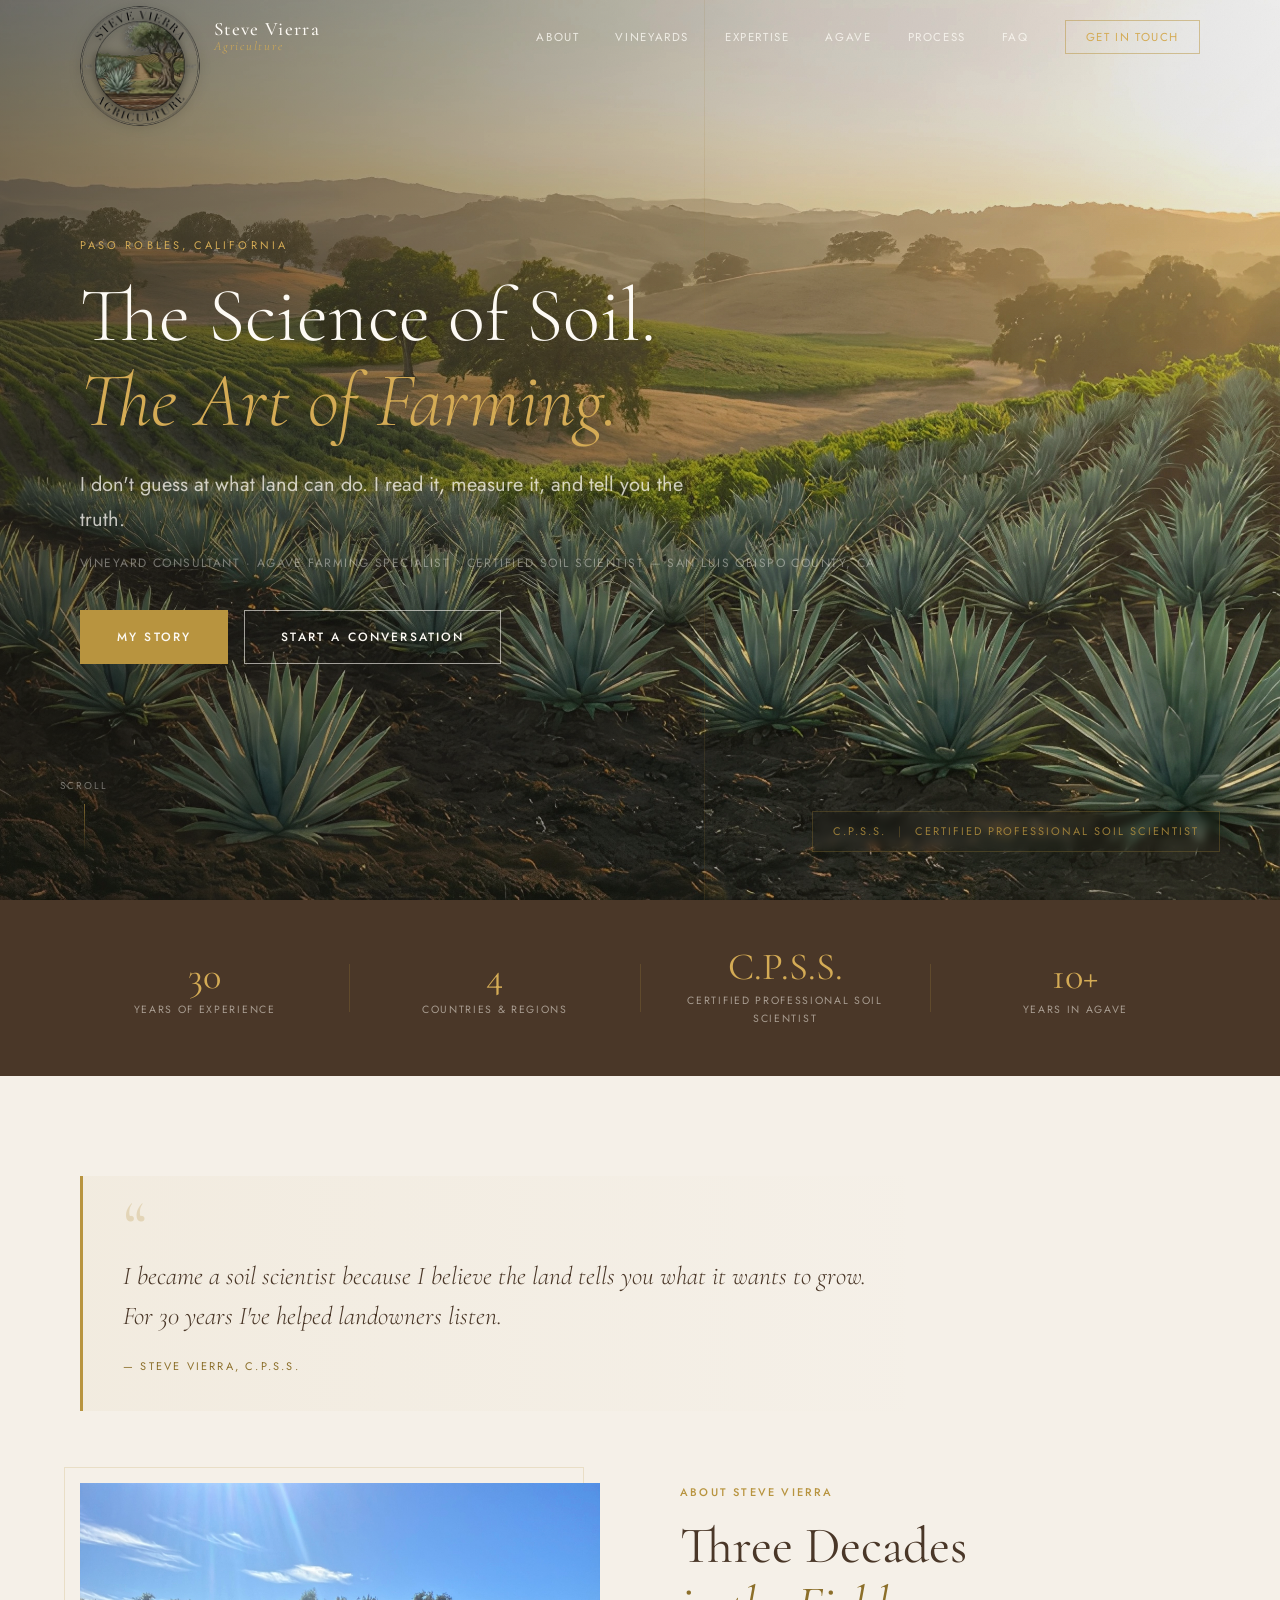
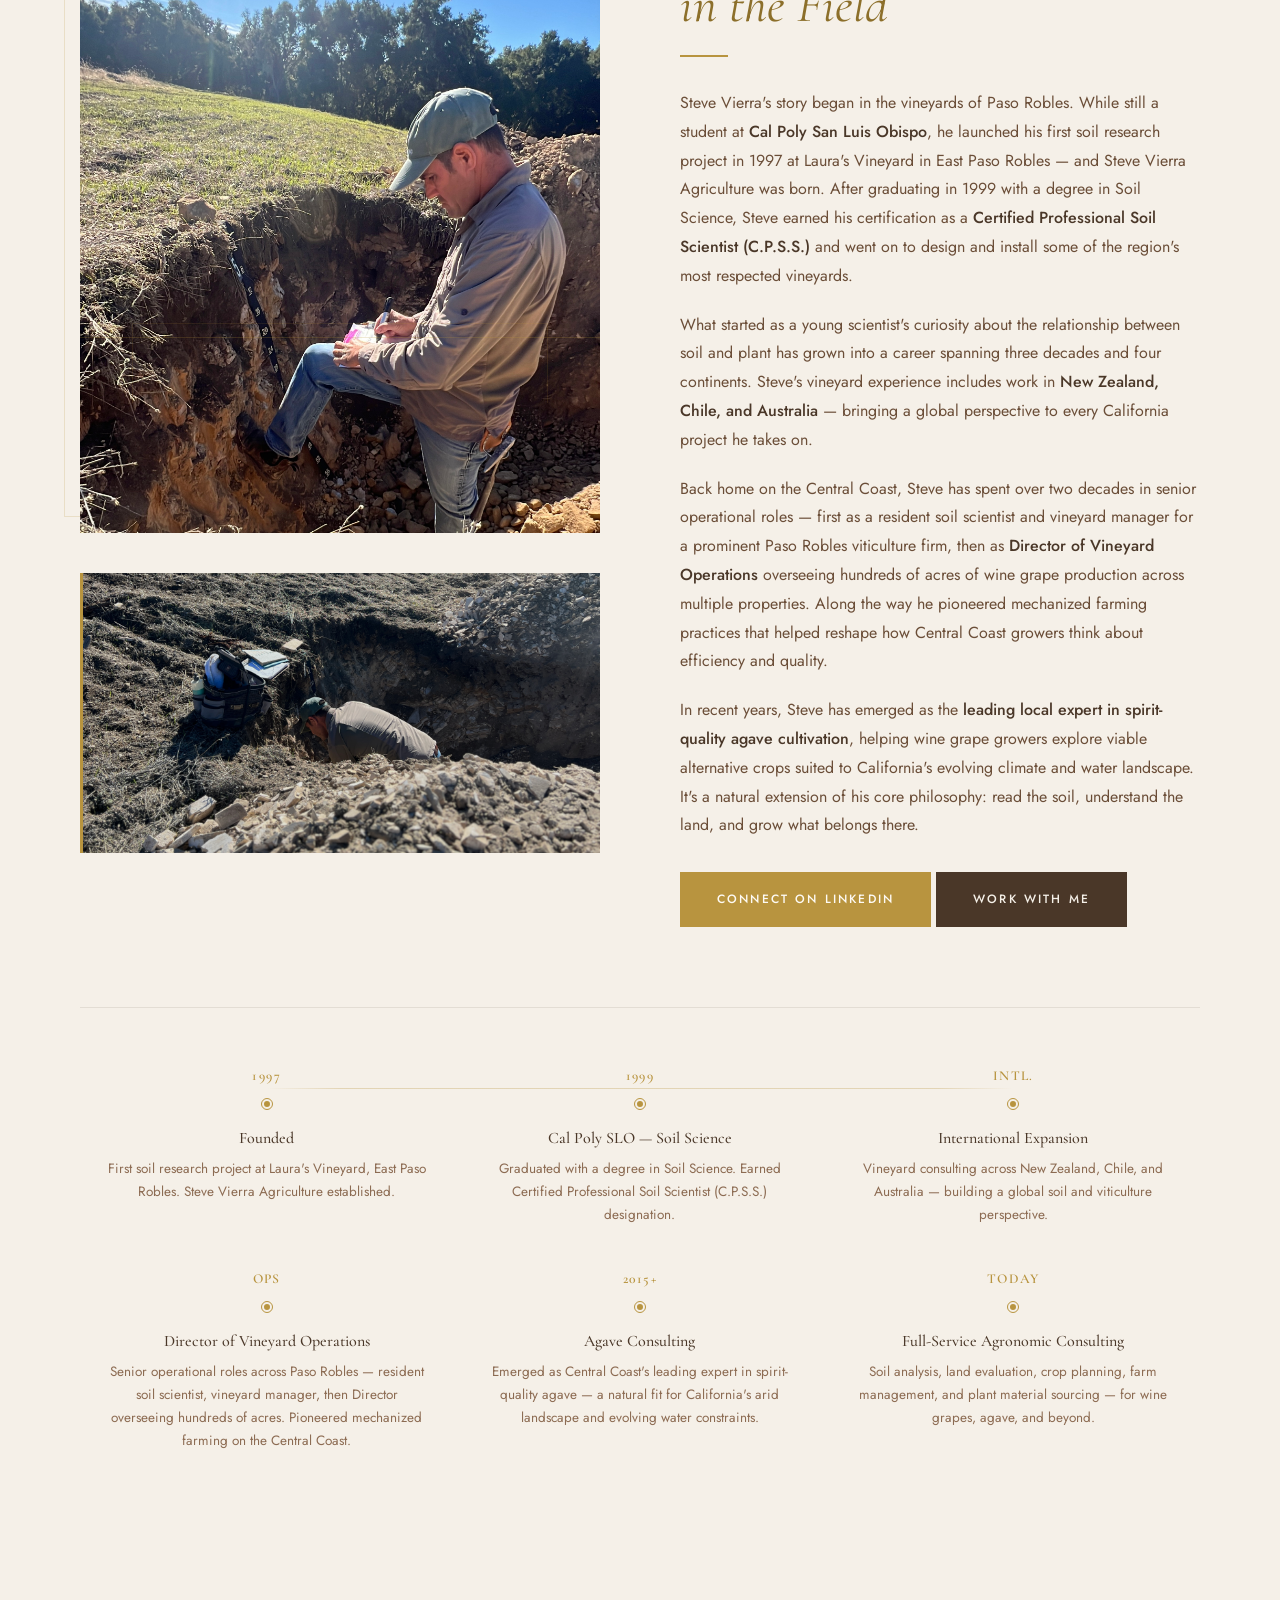
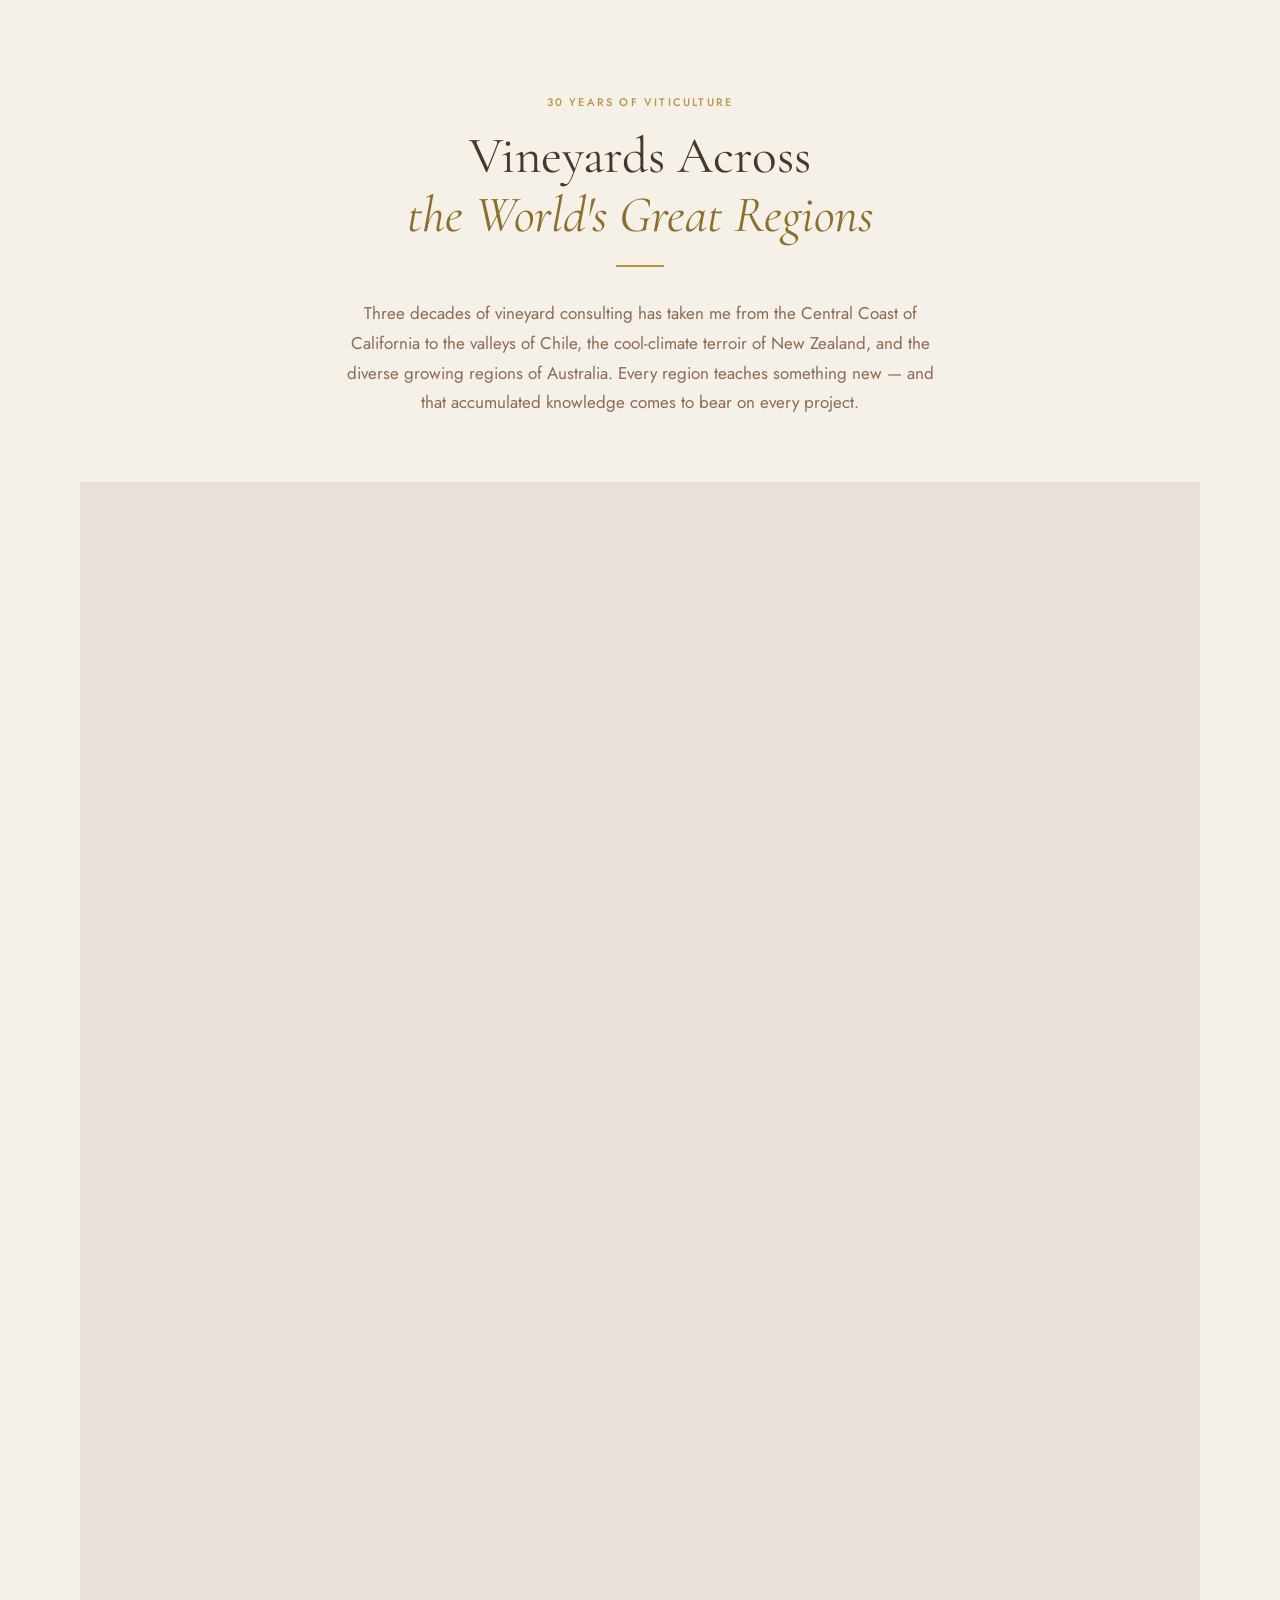
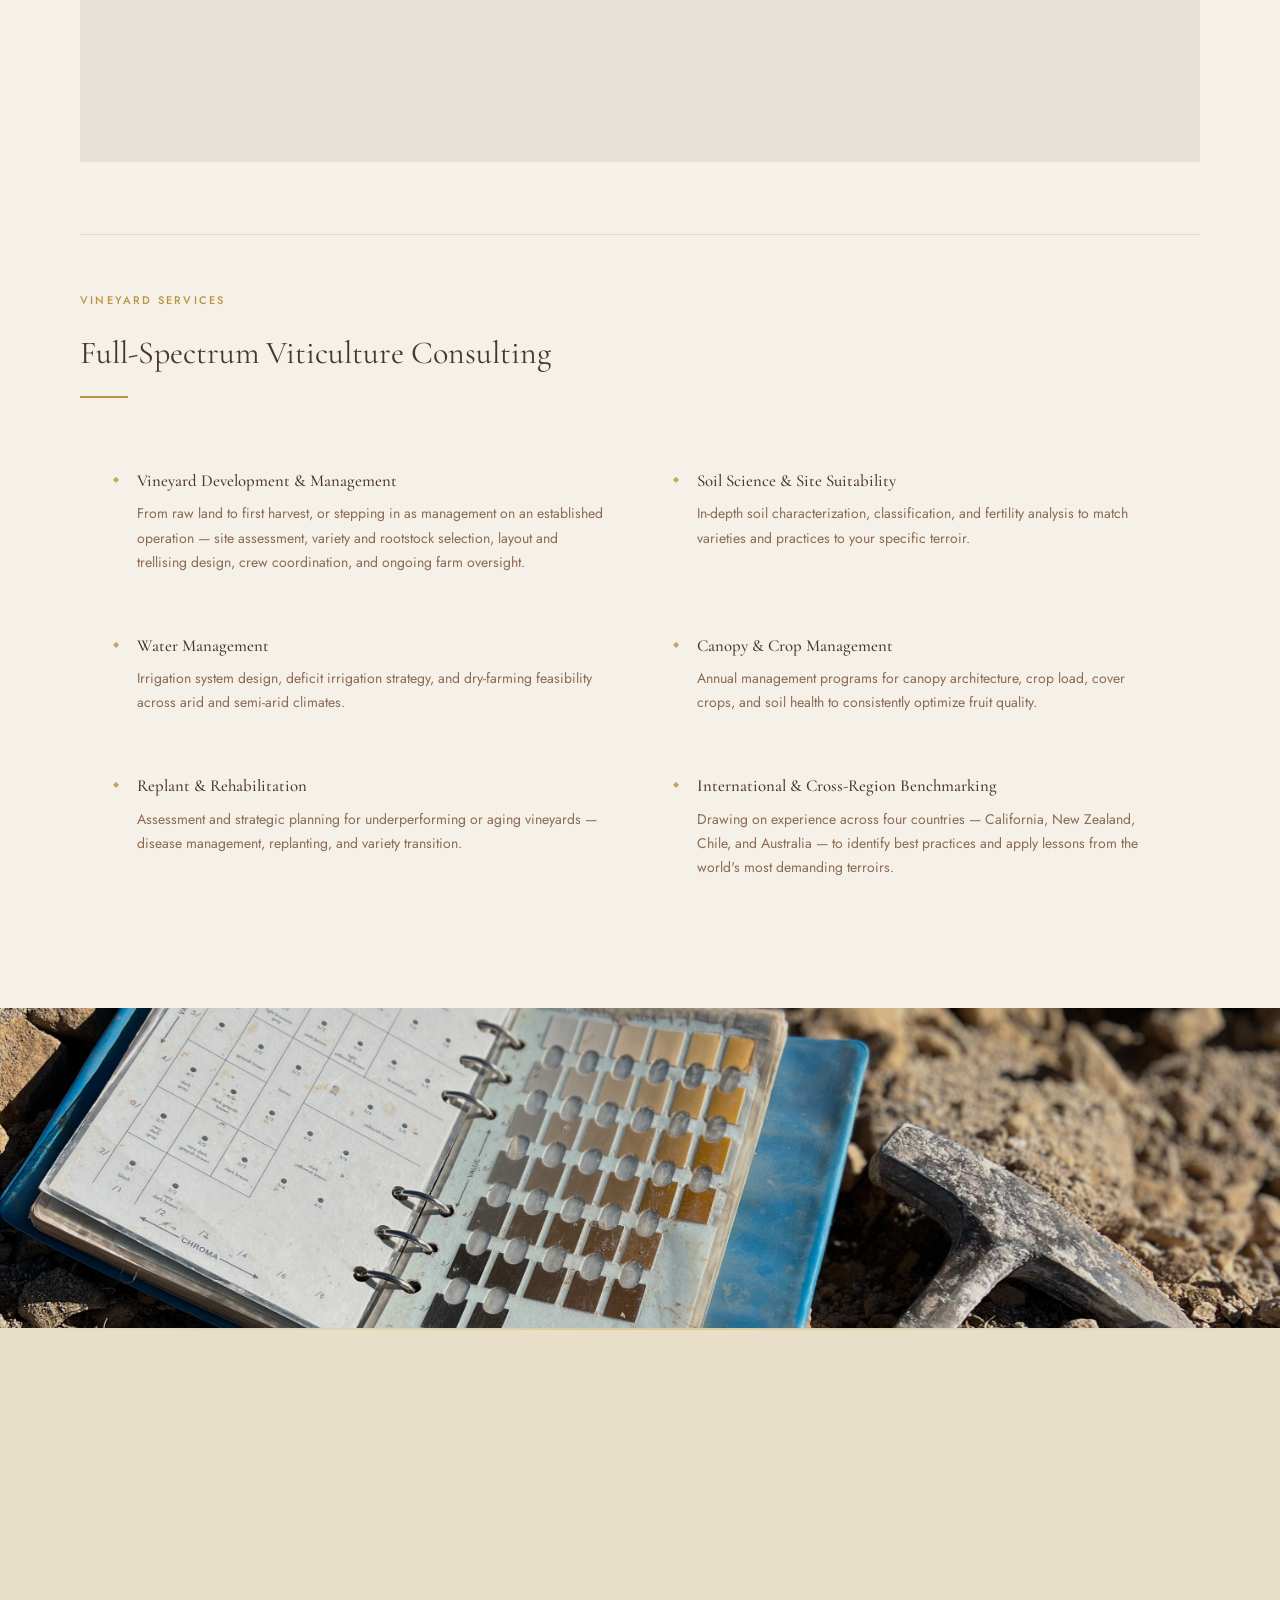
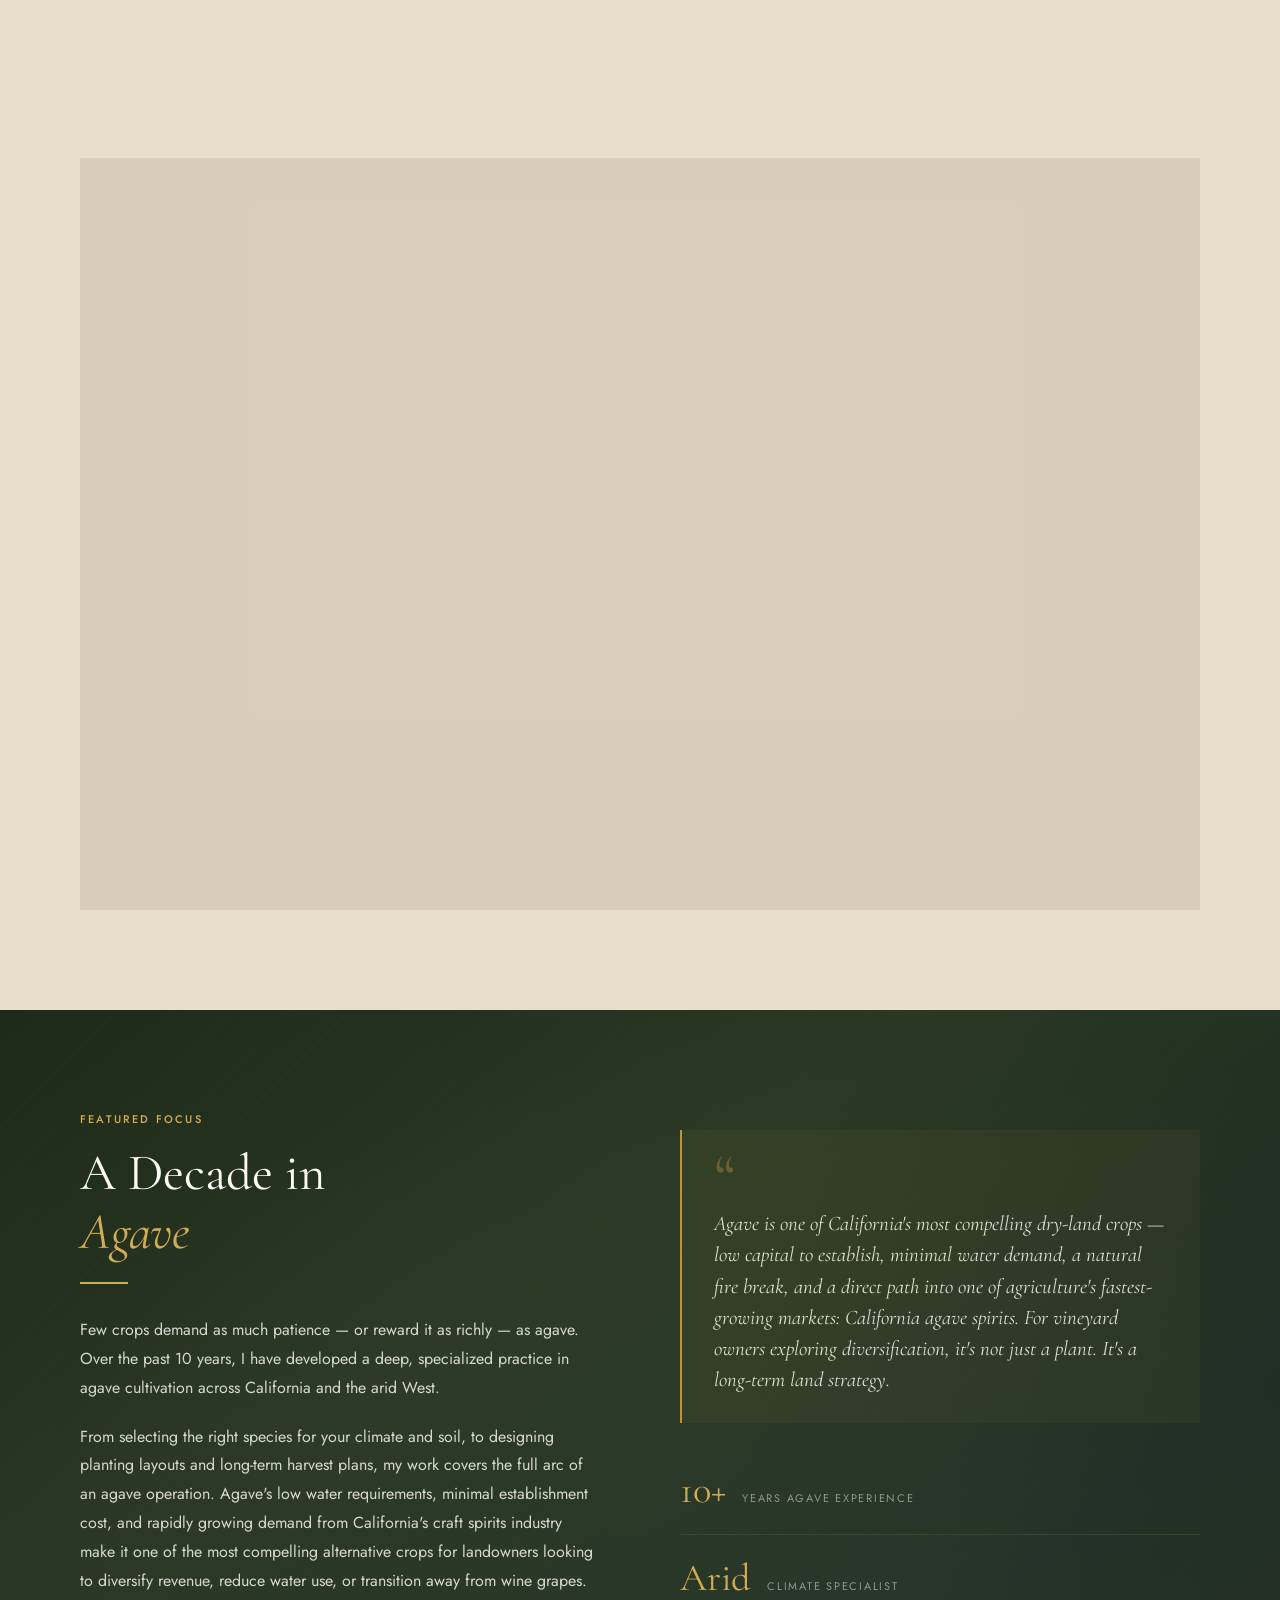
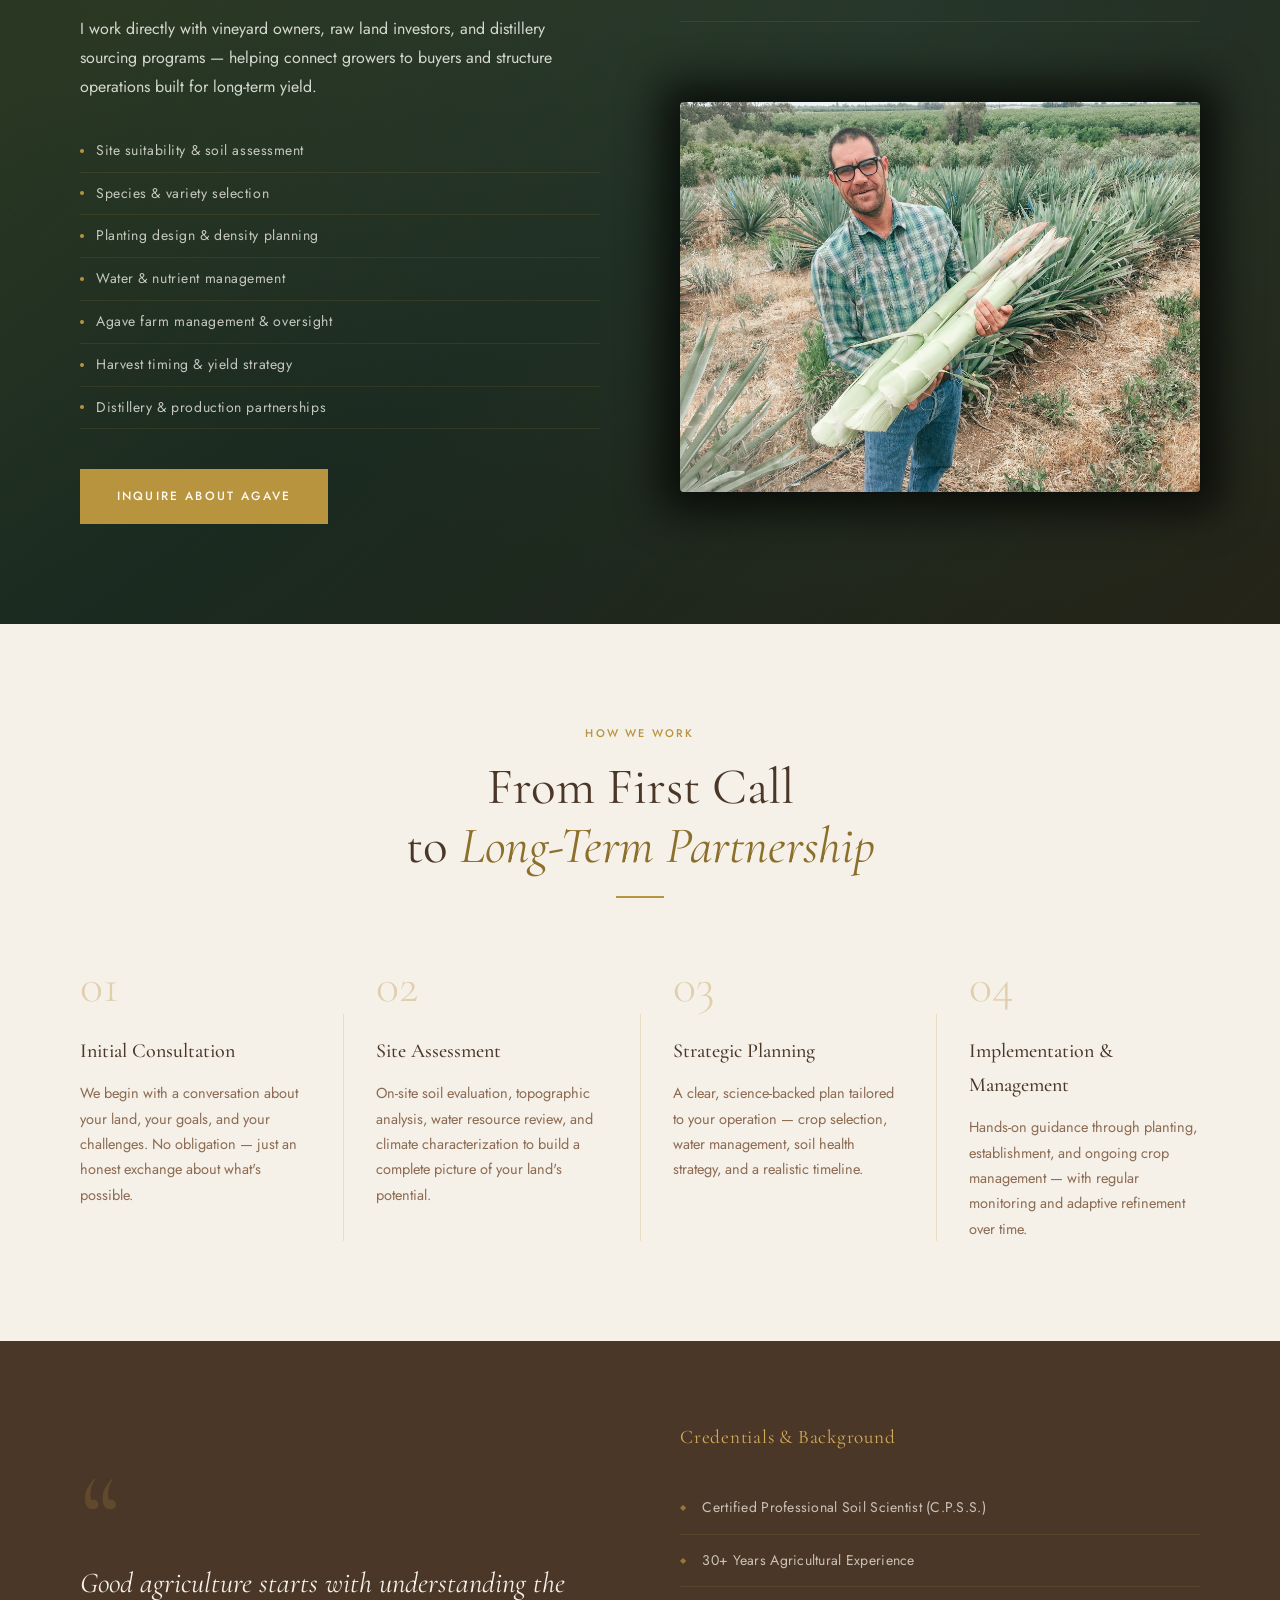
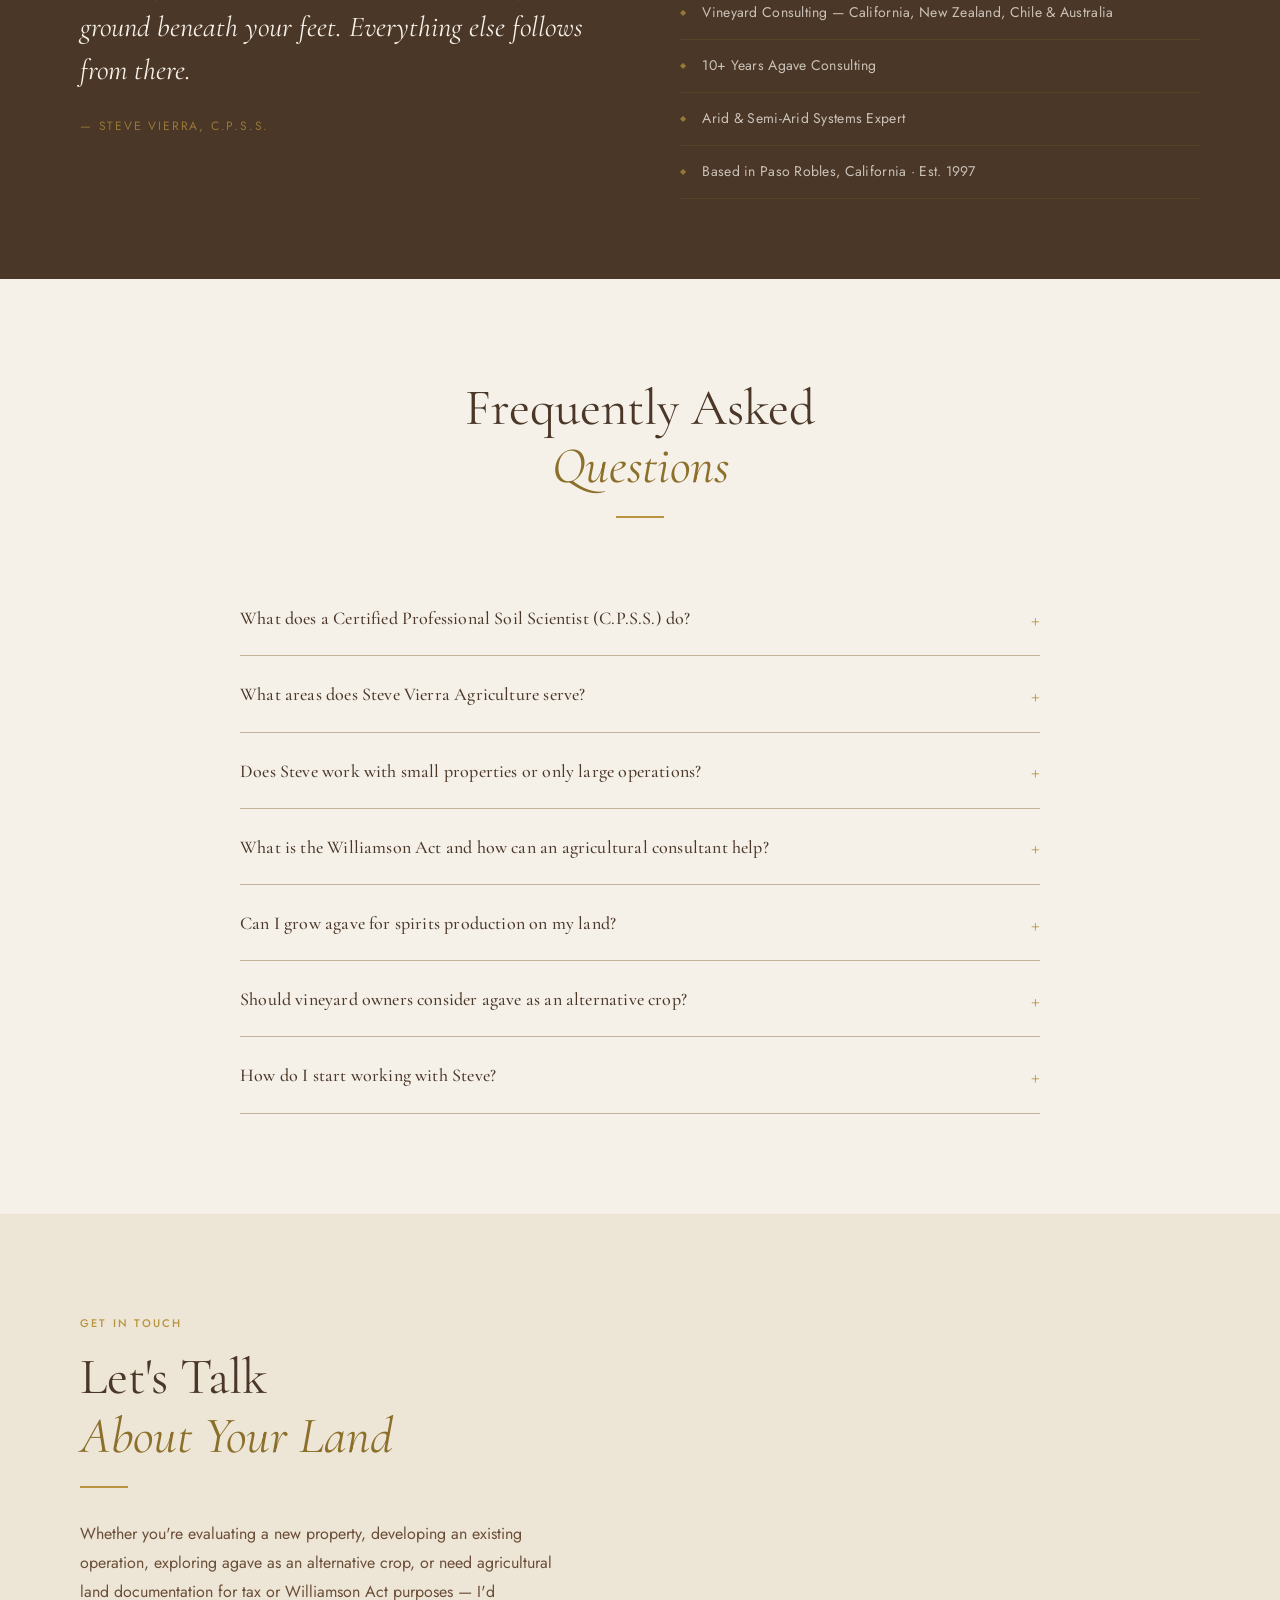
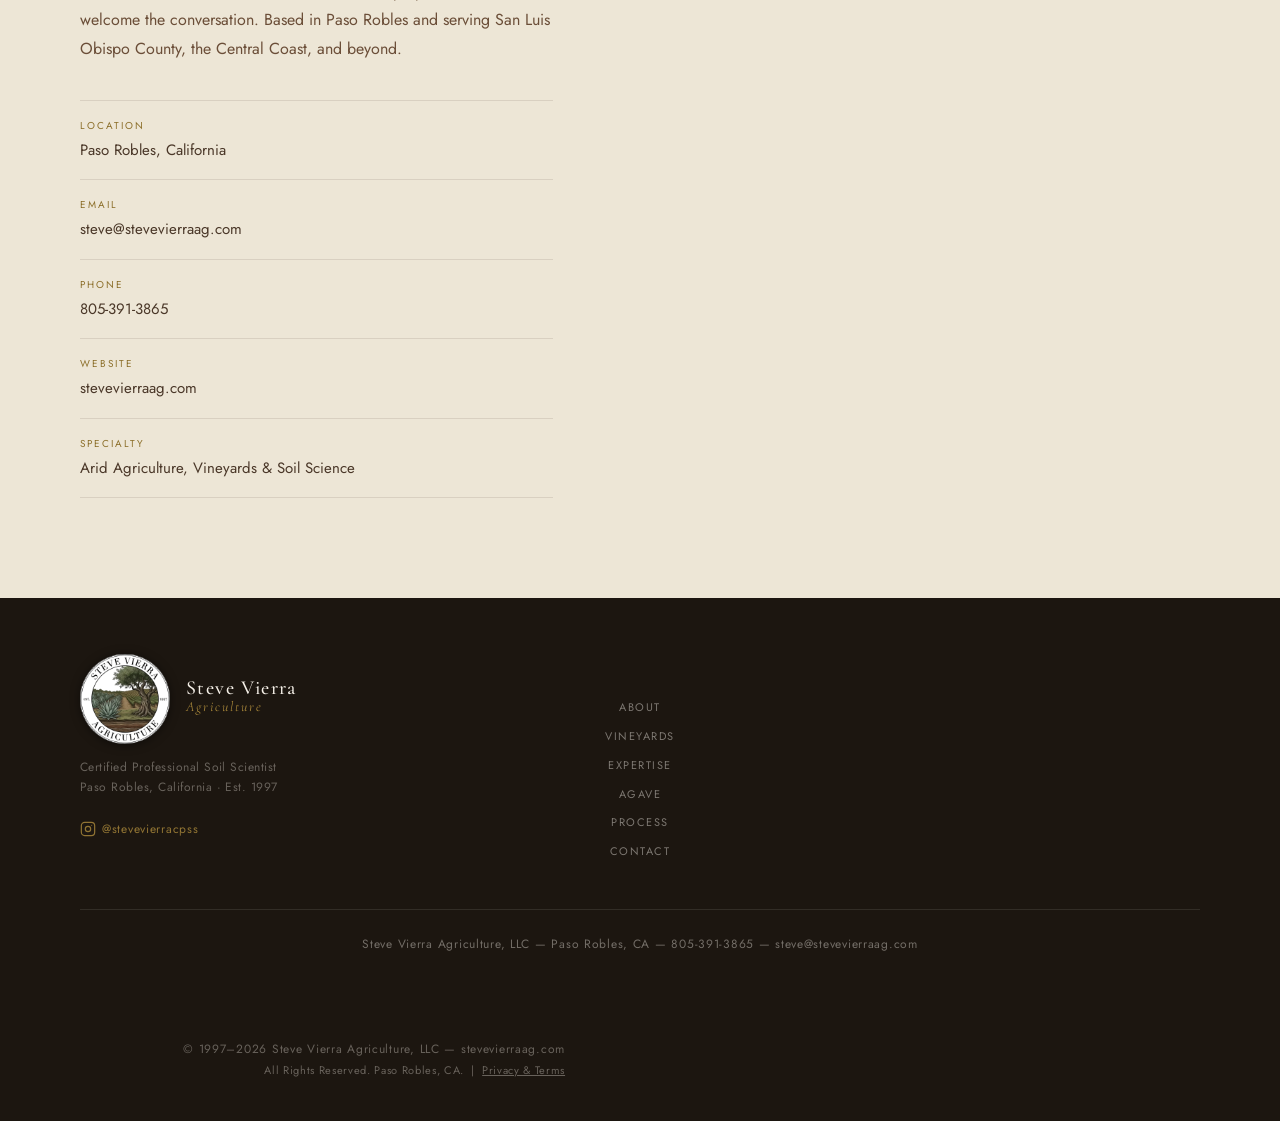
==== index.html @ a8122ec8 "Point privacy links at /privacy instead of /privacy.html Cloudflare Pages strips .html extensions an" ====
<!DOCTYPE html>
<html lang="en">
<head>
  <meta charset="UTF-8" />
  <meta name="viewport" content="width=device-width, initial-scale=1.0" />
  <title>Steve Vierra Agriculture | Soil Scientist &amp; Ag Consultant | Paso Robles</title>
  <meta name="description" content="C.P.S.S. with 30 years in vineyards, agave spirits farming, and arid land consulting. Williamson Act support, vineyard diversification, and site evaluation across San Luis Obispo County. Contact Steve to get started." />
  <link rel="canonical" href="https://stevevierraag.com/" />
  <link rel="icon" type="image/svg+xml" href="favicon.svg" />

  <!-- Open Graph / Social -->
  <meta property="og:type" content="website" />
  <meta property="og:url" content="https://stevevierraag.com/" />
  <meta property="og:title" content="Steve Vierra Agriculture | Certified Soil Scientist &amp; Vineyard Consultant | Paso Robles, CA" />
  <meta property="og:description" content="30 years of agricultural consulting experience. Certified Professional Soil Scientist (C.P.S.S.) specializing in vineyards, arid agriculture, and agave systems. New Zealand, Chile, Australia &amp; California. Based in Paso Robles, CA." />
  <meta property="og:image" content="https://stevevierraag.com/images/about-steve.JPG" />
  <meta property="og:locale" content="en_US" />
  <meta name="twitter:card" content="summary_large_image" />
  <meta name="twitter:title" content="Steve Vierra Agriculture | Certified Soil Scientist &amp; Vineyard Consultant" />
  <meta name="twitter:description" content="30 years of agricultural consulting. C.P.S.S. specializing in vineyards, agave, and arid agriculture. Based in Paso Robles, CA." />
  <meta name="twitter:image" content="https://stevevierraag.com/images/about-steve.JPG" />

  <!-- Structured Data -->
  <script type="application/ld+json">
  {
    "@context": "https://schema.org",
    "@graph": [
      {
        "@type": "LocalBusiness",
        "@id": "https://stevevierraag.com/#business",
        "name": "Steve Vierra Agriculture",
        "legalName": "Steve Vierra Agriculture, LLC",
        "url": "https://stevevierraag.com/",
        "logo": "https://stevevierraag.com/logo.png",
        "image": "https://stevevierraag.com/images/about-steve.JPG",
        "description": "Agricultural consulting firm specializing in soil science, vineyard development, and agave cultivation. Certified Professional Soil Scientist (C.P.S.S.) with 30 years of experience across California, New Zealand, Chile, and Australia.",
        "foundingDate": "1997",
        "address": {
          "@type": "PostalAddress",
          "addressLocality": "Paso Robles",
          "addressRegion": "CA",
          "addressCountry": "US"
        },
        "geo": {
          "@type": "GeoCoordinates",
          "latitude": 35.6269,
          "longitude": -120.6908
        },
        "telephone": "+18053913865",
        "email": "steve@stevevierraag.com",
        "sameAs": [
          "https://www.instagram.com/stevevierracpss"
        ],
        "areaServed": [
          "Paso Robles, CA",
          "San Luis Obispo County, CA",
          "Central Coast, CA",
          "California",
          "New Zealand",
          "Chile",
          "Australia"
        ],
        "serviceType": [
          "Vineyard Consulting",
          "Soil Science",
          "Agave Cultivation Consulting",
          "Site Analysis",
          "Arid Agriculture Consulting",
          "Crop Management",
          "Agricultural Land Evaluation",
          "Williamson Act Consulting",
          "Agricultural Land Classification",
          "Distillery Agave Sourcing",
          "Crop Diversification Consulting"
        ],
        "hasCredential": "Certified Professional Soil Scientist (C.P.S.S.)"
      },
      {
        "@type": "Person",
        "@id": "https://stevevierraag.com/#person",
        "name": "Steve Vierra",
        "jobTitle": "Certified Professional Soil Scientist",
        "honorificSuffix": "C.P.S.S.",
        "worksFor": { "@id": "https://stevevierraag.com/#business" },
        "url": "https://stevevierraag.com/",
        "image": "https://stevevierraag.com/images/about-steve.JPG",
        "sameAs": [
          "https://www.instagram.com/stevevierracpss"
        ],
        "alumniOf": {
          "@type": "CollegeOrUniversity",
          "name": "California Polytechnic State University, San Luis Obispo",
          "sameAs": "https://www.calpoly.edu"
        },
        "knowsAbout": [
          "Soil Science",
          "Viticulture",
          "Vineyard Management",
          "Agave Cultivation",
          "Arid Agriculture",
          "Dryland Farming",
          "Irrigation Design",
          "Crop Management",
          "Paso Robles AVA"
        ],
        "description": "Steve Vierra is a Certified Professional Soil Scientist (C.P.S.S.) with over 30 years of agricultural consulting experience. He founded Steve Vierra Agriculture in 1997 and specializes in vineyard consulting, agave cultivation, and arid land agriculture across California and internationally."
      },
      {
        "@type": "ProfessionalService",
        "@id": "https://stevevierraag.com/#service",
        "name": "Steve Vierra Agriculture",
        "url": "https://stevevierraag.com/",
        "telephone": "+18053913865",
        "email": "steve@stevevierraag.com",
        "priceRange": "$$",
        "address": {
          "@type": "PostalAddress",
          "addressLocality": "Paso Robles",
          "addressRegion": "CA",
          "addressCountry": "US"
        },
        "hasOfferCatalog": {
          "@type": "OfferCatalog",
          "name": "Agricultural Consulting Services",
          "itemListElement": [
            { "@type": "Offer", "itemOffered": { "@type": "Service", "name": "Vineyard Consulting & Development" } },
            { "@type": "Offer", "itemOffered": { "@type": "Service", "name": "Agave Cultivation & California Spirits Farming" } },
            { "@type": "Offer", "itemOffered": { "@type": "Service", "name": "Soil Science & Health Analysis" } },
            { "@type": "Offer", "itemOffered": { "@type": "Service", "name": "Agricultural Land Evaluation & Williamson Act Consulting" } },
            { "@type": "Offer", "itemOffered": { "@type": "Service", "name": "Vineyard Diversification Consulting" } },
            { "@type": "Offer", "itemOffered": { "@type": "Service", "name": "Arid & Dryland Agriculture Consulting" } }
          ]
        }
      },
      {
        "@type": "FAQPage",
        "@id": "https://stevevierraag.com/#faq",
        "mainEntity": [
          {
            "@type": "Question",
            "name": "What does a Certified Professional Soil Scientist (C.P.S.S.) do?",
            "acceptedAnswer": {
              "@type": "Answer",
              "text": "A Certified Professional Soil Scientist (C.P.S.S.) evaluates, classifies, and interprets soils for agricultural and land-use purposes. Steve Vierra holds the C.P.S.S. designation and applies this expertise to vineyard site selection, agave cultivation planning, soil health diagnostics, and agricultural land evaluation across California's Central Coast."
            }
          },
          {
            "@type": "Question",
            "name": "Can I grow agave for spirits production on my land?",
            "acceptedAnswer": {
              "@type": "Answer",
              "text": "Many regions across the American West are well suited to agave, but suitability depends on your specific soil, climate, elevation, and water availability. Steve Vierra determines feasibility through a site evaluation — identifying which species and varieties are the right fit, designing planting layouts, and building a long-term harvest plan. Steve has consulted on agave projects in California, Arizona, Colorado, and Texas."
            }
          },
          {
            "@type": "Question",
            "name": "What is the Williamson Act and how can an agricultural consultant help?",
            "acceptedAnswer": {
              "@type": "Answer",
              "text": "The Williamson Act (California Land Conservation Act) allows landowners to receive reduced property tax assessments in exchange for keeping land in agricultural or open-space use. Steve Vierra provides agricultural land evaluation and productivity documentation to support Williamson Act enrollment and renewal for San Luis Obispo County landowners."
            }
          },
          {
            "@type": "Question",
            "name": "What areas does Steve Vierra Agriculture serve?",
            "acceptedAnswer": {
              "@type": "Answer",
              "text": "Steve Vierra Agriculture is based in Paso Robles and serves clients throughout the entire state of California. Steve also works with landowners outside California, including projects in Arizona, Colorado, and Texas, and has international consulting experience in New Zealand, Chile, and Australia."
            }
          },
          {
            "@type": "Question",
            "name": "Should vineyard owners consider agave as an alternative crop?",
            "acceptedAnswer": {
              "@type": "Answer",
              "text": "Agave is one of the most compelling diversification options for California vineyard owners facing water constraints, rising costs, or shifting markets. It requires minimal irrigation, low establishment capital, and has a growing demand from the California agave spirits industry. Steve Vierra specializes in helping vineyard owners evaluate agave as a viable and profitable alternative or complementary crop."
            }
          },
          {
            "@type": "Question",
            "name": "Does Steve work with small properties or only large operations?",
            "acceptedAnswer": {
              "@type": "Answer",
              "text": "Steve has consulted on projects ranging from a few acres to thousands of acres. Whether you're evaluating a small parcel for the first time or managing a large multi-property operation, the science is the same — and every landowner deserves an honest assessment of what their land can do. No project is too small to start a conversation."
            }
          }
        ]
      },
      {
        "@type": "WebSite",
        "@id": "https://stevevierraag.com/#website",
        "url": "https://stevevierraag.com/",
        "name": "Steve Vierra Agriculture",
        "publisher": { "@id": "https://stevevierraag.com/#business" }
      }
    ]
  }
  </script>

  <link rel="stylesheet" href="style.css" />
  <link rel="preconnect" href="https://fonts.googleapis.com" />
  <link rel="preconnect" href="https://fonts.gstatic.com" crossorigin />
  <link rel="preload" as="style" href="https://fonts.googleapis.com/css2?family=Cormorant+Garamond:ital,wght@0,300;0,400;0,500;0,600;1,300;1,400&family=EB+Garamond:ital,wght@0,400;0,500;1,400&family=Jost:wght@300;400;500&display=swap" />
  <link href="https://fonts.googleapis.com/css2?family=Cormorant+Garamond:ital,wght@0,300;0,400;0,500;0,600;1,300;1,400&family=EB+Garamond:ital,wght@0,400;0,500;1,400&family=Jost:wght@300;400;500&display=swap" rel="stylesheet" media="print" onload="this.media='all'" />
  <noscript><link href="https://fonts.googleapis.com/css2?family=Cormorant+Garamond:ital,wght@0,300;0,400;0,500;0,600;1,300;1,400&family=EB+Garamond:ital,wght@0,400;0,500;1,400&family=Jost:wght@300;400;500&display=swap" rel="stylesheet" /></noscript>
</head>
<body>

  <!-- NAV -->
  <nav id="nav">
    <div class="nav-inner">
      <a href="#hero" class="nav-logo" aria-label="Steve Vierra Agriculture – Home">
        <div class="logo-lockup">
          <!-- Logo image (desktop) -->
          <img src="logo-transparent.png" class="logo-seal logo-seal--full" alt="Steve Vierra Agriculture seal" />
          <!-- Logo image (mobile) -->
          <img src="logo-transparent.png" class="logo-seal logo-seal--mobile" alt="Steve Vierra Agriculture seal" />
          <!-- Wordmark (hidden on mobile) -->
          <div class="logo-wordmark">
            <span class="logo-name">Steve Vierra</span>
            <span class="logo-sub">Agriculture</span>
          </div>
        </div>
      </a>
      <ul class="nav-links">
        <li><a href="#about">About</a></li>
        <li><a href="#vineyards">Vineyards</a></li>
        <li><a href="#expertise">Expertise</a></li>
        <li><a href="#agave">Agave</a></li>
        <li><a href="#process">Process</a></li>
        <li><a href="#faq">FAQ</a></li>
        <li><a href="#contact" class="nav-cta">Get in Touch</a></li>
      </ul>
      <button class="hamburger" id="hamburger" aria-label="Open menu">
        <span></span><span></span><span></span>
      </button>
    </div>
    <div class="mobile-menu" id="mobileMenu">
      <ul>
        <li><a href="#about" class="mob-link">About</a></li>
        <li><a href="#vineyards" class="mob-link">Vineyards</a></li>
        <li><a href="#expertise" class="mob-link">Expertise</a></li>
        <li><a href="#agave" class="mob-link">Agave</a></li>
        <li><a href="#process" class="mob-link">Process</a></li>
        <li><a href="#faq" class="mob-link">FAQ</a></li>
        <li><a href="#contact" class="mob-link">Get in Touch</a></li>
      </ul>
    </div>
  </nav>

  <!-- HERO -->
  <section id="hero">
    <div class="hero-bg"></div>
    <div class="hero-overlay"></div>
    <div class="hero-content">
      <p class="hero-eyebrow">Paso Robles, California</p>
      <h1 class="hero-title">
        The Science of Soil.<br /><em>The Art of Farming.</em>
      </h1>
      <p class="hero-sub">I don't guess at what land can do. I read it, measure it, and tell you the truth.</p>
      <p class="hero-location">Vineyard consultant &middot; Agave farming specialist &middot; Certified Soil Scientist &mdash; San Luis Obispo County, CA</p>
      <div class="hero-actions">
        <a href="#about" class="btn btn-light">My Story</a>
        <a href="#contact" class="btn btn-outline-light">Start a Conversation</a>
      </div>
    </div>
    <div class="hero-badge">
      <span>C.P.S.S.</span>
      <span class="badge-divider">|</span>
      <span>Certified Professional Soil Scientist</span>
    </div>
    <div class="hero-scroll">
      <span>Scroll</span>
      <div class="scroll-line"></div>
    </div>
  </section>

  <!-- HERITAGE BANNER -->
  <section class="heritage-banner">
    <div class="banner-inner">
      <div class="stat">
        <span class="stat-num">30</span>
        <span class="stat-label">Years of Experience</span>
      </div>
      <div class="stat-divider"></div>
      <div class="stat">
        <span class="stat-num">4</span>
        <span class="stat-label">Countries &amp; Regions</span>
      </div>
      <div class="stat-divider"></div>
      <div class="stat">
        <span class="stat-num">C.P.S.S.</span>
        <span class="stat-label">Certified Professional Soil Scientist</span>
      </div>
      <div class="stat-divider"></div>
      <div class="stat">
        <span class="stat-num">10+</span>
        <span class="stat-label">Years in Agave</span>
      </div>
    </div>
  </section>

  <!-- ABOUT -->
  <section id="about">
    <div class="section-inner">

      <!-- Pull quote lead -->
      <div class="about-pull">
        <span class="about-pull-mark">&ldquo;</span>
        <p class="about-pull-text">I became a soil scientist because I believe the land tells you what it wants to grow. For 30 years I've helped landowners listen.</p>
        <span class="about-pull-attr">— Steve Vierra, C.P.S.S.</span>
      </div>

      <!-- Two-column bio -->
      <div class="about-grid">
        <div class="about-image-col">
          <div class="about-img-frame">
            <div class="about-img-placeholder">
              <img src="images/about-steve.JPG" alt="Steve Vierra conducting soil analysis in the field, Paso Robles CA" style="width:100%;height:100%;object-fit:cover;object-position:center top;display:block;" />
            </div>
            <div class="about-img-accent"></div>
          </div>
          <div class="about-second-img">
            <img src="images/about-field.JPG" alt="Steve Vierra examining soil profile in the field" />
          </div>
        </div>
        <div class="about-text-col">
          <p class="eyebrow">About Steve Vierra</p>
          <h2 class="section-title">Three Decades<br /><em>in the Field</em></h2>
          <div class="title-rule"></div>
          <p class="body-text">Steve Vierra's story began in the vineyards of Paso Robles. While still a student at <strong>Cal Poly San Luis Obispo</strong>, he launched his first soil research project in 1997 at Laura's Vineyard in East Paso Robles — and Steve Vierra Agriculture was born. After graduating in 1999 with a degree in Soil Science, Steve earned his certification as a <strong>Certified Professional Soil Scientist (C.P.S.S.)</strong> and went on to design and install some of the region's most respected vineyards.</p>
          <p class="body-text">What started as a young scientist's curiosity about the relationship between soil and plant has grown into a career spanning three decades and four continents. Steve's vineyard experience includes work in <strong>New Zealand, Chile, and Australia</strong> — bringing a global perspective to every California project he takes on.</p>
          <p class="body-text">Back home on the Central Coast, Steve has spent over two decades in senior operational roles — first as a resident soil scientist and vineyard manager for a prominent Paso Robles viticulture firm, then as <strong>Director of Vineyard Operations</strong> overseeing hundreds of acres of wine grape production across multiple properties. Along the way he pioneered mechanized farming practices that helped reshape how Central Coast growers think about efficiency and quality.</p>
          <p class="body-text">In recent years, Steve has emerged as the <strong>leading local expert in spirit-quality agave cultivation</strong>, helping wine grape growers explore viable alternative crops suited to California's evolving climate and water landscape. It's a natural extension of his core philosophy: read the soil, understand the land, and grow what belongs there.</p>
          <a href="https://www.linkedin.com/in/steve-vierra-4b765328/" target="_blank" rel="noopener" class="btn btn-light">Connect on LinkedIn</a>
          <a href="#contact" class="btn btn-dark">Work With Me</a>
        </div>
      </div>

      <!-- Timeline -->
      <div class="about-timeline">
        <div class="timeline-item">
          <span class="tl-year">1997</span>
          <div class="tl-dot"></div>
          <div class="tl-content">
            <strong>Founded</strong>
            <p>First soil research project at Laura's Vineyard, East Paso Robles. Steve Vierra Agriculture established.</p>
          </div>
        </div>
        <div class="timeline-item">
          <span class="tl-year">1999</span>
          <div class="tl-dot"></div>
          <div class="tl-content">
            <strong>Cal Poly SLO — Soil Science</strong>
            <p>Graduated with a degree in Soil Science. Earned Certified Professional Soil Scientist (C.P.S.S.) designation.</p>
          </div>
        </div>
        <div class="timeline-item">
          <span class="tl-year">Intl.</span>
          <div class="tl-dot"></div>
          <div class="tl-content">
            <strong>International Expansion</strong>
            <p>Vineyard consulting across New Zealand, Chile, and Australia — building a global soil and viticulture perspective.</p>
          </div>
        </div>
        <div class="timeline-item">
          <span class="tl-year">Ops</span>
          <div class="tl-dot"></div>
          <div class="tl-content">
            <strong>Director of Vineyard Operations</strong>
            <p>Senior operational roles across Paso Robles — resident soil scientist, vineyard manager, then Director overseeing hundreds of acres. Pioneered mechanized farming on the Central Coast.</p>
          </div>
        </div>
        <div class="timeline-item">
          <span class="tl-year">2015+</span>
          <div class="tl-dot"></div>
          <div class="tl-content">
            <strong>Agave Consulting</strong>
            <p>Emerged as Central Coast's leading expert in spirit-quality agave — a natural fit for California's arid landscape and evolving water constraints.</p>
          </div>
        </div>
        <div class="timeline-item">
          <span class="tl-year">Today</span>
          <div class="tl-dot"></div>
          <div class="tl-content">
            <strong>Full-Service Agronomic Consulting</strong>
            <p>Soil analysis, land evaluation, crop planning, farm management, and plant material sourcing — for wine grapes, agave, and beyond.</p>
          </div>
        </div>
      </div>

    </div>
  </section>

  <!-- VINEYARDS -->
  <section id="vineyards" class="vineyards-section">
    <div class="section-inner">
      <div class="section-header centered">
        <p class="eyebrow">30 Years of Viticulture</p>
        <h2 class="section-title">Vineyards Across<br /><em>the World's Great Regions</em></h2>
        <div class="title-rule centered-rule"></div>
        <p class="section-intro">Three decades of vineyard consulting has taken me from the Central Coast of California to the valleys of Chile, the cool-climate terroir of New Zealand, and the diverse growing regions of Australia. Every region teaches something new — and that accumulated knowledge comes to bear on every project.</p>
      </div>

      <!-- World map regions -->
      <div class="regions-grid">
        <div class="region-card">
          <div class="region-flag">
            <svg viewBox="0 0 60 40" xmlns="http://www.w3.org/2000/svg" aria-hidden="true">
              <!-- California / USA simplified bear flag colors -->
              <rect width="60" height="40" fill="#B22234"/>
              <rect y="4" width="60" height="5" fill="#FFFFFF"/>
              <rect y="13" width="60" height="5" fill="#FFFFFF"/>
              <rect y="22" width="60" height="5" fill="#FFFFFF"/>
              <rect y="31" width="60" height="5" fill="#FFFFFF"/>
              <rect width="24" height="21" fill="#3C3B6E"/>
            </svg>
          </div>
          <div class="region-body">
            <h3 class="region-name">California</h3>
            <p class="region-meta">Paso Robles &middot; Central Coast &middot; Home Base</p>
            <p class="region-text">The heartland of my practice. Thirty years working California's diverse AVAs — from the fog-cooled valleys of the Coast to the warm, calcareous soils of Paso Robles — have shaped every dimension of my consulting approach. Paso Robles' extreme diurnal swings, limestone-rich Calcareous soils, and water scarcity make it a perfect crucible for arid viticulture expertise.</p>
            <ul class="region-points">
              <li>Paso Robles AVA development &amp; site planning</li>
              <li>Calcareous &amp; clay-loam soil management</li>
              <li>Dry-farmed and deficit-irrigated vineyard systems</li>
              <li>Variety &amp; clone selection across the Central Coast</li>
            </ul>
          </div>
        </div>

        <div class="region-card">
          <div class="region-flag">
            <svg viewBox="0 0 60 40" xmlns="http://www.w3.org/2000/svg" aria-hidden="true">
              <!-- New Zealand simplified -->
              <rect width="60" height="40" fill="#00247D"/>
              <rect x="0" y="0" width="30" height="20" fill="#00247D"/>
              <!-- Union Jack simplified -->
              <line x1="0" y1="0" x2="30" y2="20" stroke="white" stroke-width="4"/>
              <line x1="30" y1="0" x2="0" y2="20" stroke="white" stroke-width="4"/>
              <line x1="15" y1="0" x2="15" y2="20" stroke="white" stroke-width="5"/>
              <line x1="0" y1="10" x2="30" y2="10" stroke="white" stroke-width="5"/>
              <line x1="15" y1="0" x2="15" y2="20" stroke="#CC142B" stroke-width="3"/>
              <line x1="0" y1="10" x2="30" y2="10" stroke="#CC142B" stroke-width="3"/>
              <!-- Southern Cross stars -->
              <polygon points="42,6 43,9 46,9 43.5,11 44.5,14 42,12 39.5,14 40.5,11 38,9 41,9" fill="#CC142B" stroke="white" stroke-width="0.5"/>
              <polygon points="52,16 53,19 56,19 53.5,21 54.5,24 52,22 49.5,24 50.5,21 48,19 51,19" fill="#CC142B" stroke="white" stroke-width="0.5"/>
            </svg>
          </div>
          <div class="region-body">
            <h3 class="region-name">New Zealand</h3>
            <p class="region-meta">Marlborough &middot; Awatere Valley &middot; Wairau Valley</p>
            <p class="region-text">My New Zealand work was rooted in Marlborough — the country's premier wine region and one of the world's most distinctive Sauvignon Blanc appellations. Working across the Wairau Valley's classic stony riverbeds and the cooler, windswept soils of the Awatere Valley sharpened my understanding of how subtle shifts in soil depth, drainage, and diurnal range translate directly into wine character.</p>
            <ul class="region-points">
              <li>Wairau &amp; Awatere Valley site assessment</li>
              <li>Stony riverbed &amp; alluvial soil profiling</li>
              <li>Sauvignon Blanc variety &amp; clone selection</li>
              <li>Cool-climate irrigation &amp; canopy management</li>
            </ul>
          </div>
        </div>

        <div class="region-card">
          <div class="region-flag">
            <svg viewBox="0 0 60 40" xmlns="http://www.w3.org/2000/svg" aria-hidden="true">
              <!-- Chile flag -->
              <rect width="60" height="20" fill="#D52B1E"/>
              <rect y="20" width="60" height="20" fill="#FFFFFF"/>
              <rect width="20" height="40" fill="#D52B1E"/>
              <rect width="20" height="20" fill="#0039A6"/>
              <polygon points="10,5 11.5,10 16,10 12.5,13 13.5,18 10,15 6.5,18 7.5,13 4,10 8.5,10" fill="white"/>
            </svg>
          </div>
          <div class="region-body">
            <h3 class="region-name">Chile</h3>
            <p class="region-meta">Maule Valley &middot; Itata Valley &middot; Curicó Valley</p>
            <p class="region-text">My work in Chile was concentrated in the south-central growing regions — Curicó, Maule, and Itata — where granitic and volcanic soils, dry summers, and old-vine traditions create some of the country's most compelling terroir. These valleys deepened my experience with dryland farming, water-limited viticulture, and the agronomic potential of underrecognized regions.</p>
            <ul class="region-points">
              <li>Maule, Itata &amp; Curicó Valley site assessment</li>
              <li>Granitic &amp; volcanic soil profiling</li>
              <li>Dryland &amp; deficit-irrigated vine systems</li>
              <li>Old-vine variety evaluation &amp; management</li>
            </ul>
          </div>
        </div>

        <div class="region-card">
          <div class="region-flag">
            <svg viewBox="0 0 60 40" xmlns="http://www.w3.org/2000/svg" aria-hidden="true">
              <!-- Australia flag -->
              <rect width="60" height="40" fill="#00008B"/>
              <!-- Union Jack (top left) -->
              <line x1="0" y1="0" x2="24" y2="16" stroke="white" stroke-width="3.5"/>
              <line x1="24" y1="0" x2="0" y2="16" stroke="white" stroke-width="3.5"/>
              <line x1="12" y1="0" x2="12" y2="16" stroke="white" stroke-width="4.5"/>
              <line x1="0" y1="8" x2="24" y2="8" stroke="white" stroke-width="4.5"/>
              <line x1="12" y1="0" x2="12" y2="16" stroke="#CC0000" stroke-width="2.5"/>
              <line x1="0" y1="8" x2="24" y2="8" stroke="#CC0000" stroke-width="2.5"/>
              <!-- Commonwealth star (bottom left) -->
              <polygon points="8,22 9,26 13,26 10,28.5 11,32.5 8,30 5,32.5 6,28.5 3,26 7,26" fill="white"/>
              <!-- Southern Cross (right side) -->
              <polygon points="44,6 45,9 48,9 45.5,11 46.5,14 44,12 41.5,14 42.5,11 40,9 43,9" fill="white"/>
              <polygon points="52,14 53,17 56,17 53.5,19 54.5,22 52,20 49.5,22 50.5,19 48,17 51,17" fill="white"/>
              <polygon points="44,24 44.8,26.5 47.5,26.5 45.3,28 46.1,30.5 44,29 41.9,30.5 42.7,28 40.5,26.5 43.2,26.5" fill="white"/>
              <polygon points="36,18 36.8,20.5 39.5,20.5 37.3,22 38.1,24.5 36,23 33.9,24.5 34.7,22 32.5,20.5 35.2,20.5" fill="white"/>
            </svg>
          </div>
          <div class="region-body">
            <h3 class="region-name">Australia</h3>
            <p class="region-meta">South Australia &middot; New South Wales</p>
            <p class="region-text">My Australian work was conducted through Soilworks, focused on soil amelioration for vineyards and orchards across South Australia's premier growing regions. This engagement sharpened my applied soil science practice — diagnosing compaction, acidity, and structural limitations, then designing targeted remediation programs to improve productivity and long-term soil health.</p>
            <ul class="region-points">
              <li>Soil amelioration for vineyards &amp; orchards</li>
              <li>Compaction, acidity &amp; drainage remediation</li>
              <li>Soil health diagnostics &amp; treatment planning</li>
              <li>South Australian wine &amp; horticultural regions</li>
            </ul>
          </div>
        </div>
      </div>

      <!-- Viticulture services summary -->
      <div class="vineyard-services">
        <div class="vs-header">
          <p class="eyebrow">Vineyard Services</p>
          <h3 class="vs-title">Full-Spectrum Viticulture Consulting</h3>
          <div class="title-rule"></div>
        </div>
        <div class="vs-grid">
          <div class="vs-item">
            <span class="vs-icon">&#9670;</span>
            <div>
              <strong>Vineyard Development &amp; Management</strong>
              <p>From raw land to first harvest, or stepping in as management on an established operation — site assessment, variety and rootstock selection, layout and trellising design, crew coordination, and ongoing farm oversight.</p>
            </div>
          </div>
          <div class="vs-item">
            <span class="vs-icon">&#9670;</span>
            <div>
              <strong>Soil Science &amp; Site Suitability</strong>
              <p>In-depth soil characterization, classification, and fertility analysis to match varieties and practices to your specific terroir.</p>
            </div>
          </div>
          <div class="vs-item">
            <span class="vs-icon">&#9670;</span>
            <div>
              <strong>Water Management</strong>
              <p>Irrigation system design, deficit irrigation strategy, and dry-farming feasibility across arid and semi-arid climates.</p>
            </div>
          </div>
          <div class="vs-item">
            <span class="vs-icon">&#9670;</span>
            <div>
              <strong>Canopy &amp; Crop Management</strong>
              <p>Annual management programs for canopy architecture, crop load, cover crops, and soil health to consistently optimize fruit quality.</p>
            </div>
          </div>
          <div class="vs-item">
            <span class="vs-icon">&#9670;</span>
            <div>
              <strong>Replant &amp; Rehabilitation</strong>
              <p>Assessment and strategic planning for underperforming or aging vineyards — disease management, replanting, and variety transition.</p>
            </div>
          </div>
          <div class="vs-item">
            <span class="vs-icon">&#9670;</span>
            <div>
              <strong>International &amp; Cross-Region Benchmarking</strong>
              <p>Drawing on experience across four countries — California, New Zealand, Chile, and Australia — to identify best practices and apply lessons from the world's most demanding terroirs.</p>
            </div>
          </div>
        </div>
      </div>
    </div>
  </section>

  <!-- PHOTO STRIP -->
  <div class="photo-strip">
    <img src="images/tools-detail.JPG" alt="Munsell soil color chart and rock hammer in the field" />
  </div>

  <!-- EXPERTISE -->
  <section id="expertise" class="expertise-section">
    <div class="section-inner">
      <div class="section-header centered">
        <p class="eyebrow">Core Services</p>
        <h2 class="section-title">Where <em>Science</em> Meets<br />Agricultural Practice</h2>
        <div class="title-rule centered-rule"></div>
        <p class="section-intro">From raw land evaluation to long-term crop management, every engagement is shaped by rigorous soil science and real-world agricultural judgment.</p>
      </div>

      <div class="expertise-grid">

        <div class="expertise-card">
          <div class="card-icon">
            <svg viewBox="0 0 48 48" fill="none" xmlns="http://www.w3.org/2000/svg">
              <circle cx="24" cy="24" r="22" stroke="currentColor" stroke-width="1.5"/>
              <path d="M24 10 C24 10 12 20 12 28 C12 34.627 17.373 40 24 40 C30.627 40 36 34.627 36 28 C36 20 24 10 24 10Z" stroke="currentColor" stroke-width="1.5" stroke-linejoin="round"/>
              <line x1="24" y1="40" x2="24" y2="28" stroke="currentColor" stroke-width="1.5"/>
              <line x1="18" y1="32" x2="24" y2="28" stroke="currentColor" stroke-width="1.5"/>
              <line x1="30" y1="30" x2="24" y2="26" stroke="currentColor" stroke-width="1.5"/>
            </svg>
          </div>
          <h3>Site Analysis &amp; Land Evaluation</h3>
          <p>Comprehensive land assessment combining soil profiling, topographic analysis, water availability, and micro-climate evaluation to determine agricultural potential and suitability. Includes land use classification, agricultural productivity documentation, and Williamson Act / ag preserve eligibility support for San Luis Obispo County landowners.</p>
        </div>

        <div class="expertise-card">
          <div class="card-icon">
            <svg viewBox="0 0 48 48" fill="none" xmlns="http://www.w3.org/2000/svg">
              <circle cx="24" cy="24" r="22" stroke="currentColor" stroke-width="1.5"/>
              <rect x="14" y="20" width="4" height="14" stroke="currentColor" stroke-width="1.5"/>
              <rect x="22" y="14" width="4" height="20" stroke="currentColor" stroke-width="1.5"/>
              <rect x="30" y="17" width="4" height="17" stroke="currentColor" stroke-width="1.5"/>
              <line x1="12" y1="36" x2="36" y2="36" stroke="currentColor" stroke-width="1.5"/>
            </svg>
          </div>
          <h3>Soil Science &amp; Health</h3>
          <p>Certified Professional Soil Scientist (C.P.S.S.) services including soil characterization, classification, fertility analysis, and remediation strategies tailored to arid and semi-arid conditions.</p>
        </div>

        <div class="expertise-card">
          <div class="card-icon">
            <svg viewBox="0 0 48 48" fill="none" xmlns="http://www.w3.org/2000/svg">
              <circle cx="24" cy="24" r="22" stroke="currentColor" stroke-width="1.5"/>
              <path d="M16 38 C16 38 16 24 24 18 C32 24 32 38 32 38" stroke="currentColor" stroke-width="1.5" stroke-linejoin="round"/>
              <circle cx="24" cy="16" r="4" stroke="currentColor" stroke-width="1.5"/>
              <line x1="20" y1="29" x2="28" y2="29" stroke="currentColor" stroke-width="1.5"/>
              <line x1="18" y1="34" x2="30" y2="34" stroke="currentColor" stroke-width="1.5"/>
            </svg>
          </div>
          <h3>Vineyard Consulting</h3>
          <p>30 years of vineyard experience across four countries. Variety selection, rootstock matching, canopy management, irrigation design, and long-term viticulture strategy — from Paso Robles to the Barossa.</p>
        </div>

        <div class="expertise-card">
          <div class="card-icon">
            <svg viewBox="0 0 48 48" fill="none" xmlns="http://www.w3.org/2000/svg">
              <circle cx="24" cy="24" r="22" stroke="currentColor" stroke-width="1.5"/>
              <path d="M24 36 L24 20" stroke="currentColor" stroke-width="1.5"/>
              <path d="M24 20 C24 20 18 16 14 18" stroke="currentColor" stroke-width="1.5" stroke-linecap="round"/>
              <path d="M24 24 C24 24 30 20 34 22" stroke="currentColor" stroke-width="1.5" stroke-linecap="round"/>
              <path d="M24 28 C24 28 18 24 15 26" stroke="currentColor" stroke-width="1.5" stroke-linecap="round"/>
              <ellipse cx="24" cy="37" rx="5" ry="2" stroke="currentColor" stroke-width="1.5"/>
            </svg>
          </div>
          <h3>Arid Systems Consulting</h3>
          <p>Specialized expertise in low-water, high-efficiency agricultural systems. Water-use strategy, drought-adapted variety selection, and land management for California's challenging dry climates.</p>
        </div>

        <div class="expertise-card">
          <div class="card-icon">
            <svg viewBox="0 0 48 48" fill="none" xmlns="http://www.w3.org/2000/svg">
              <circle cx="24" cy="24" r="22" stroke="currentColor" stroke-width="1.5"/>
              <path d="M24 38 L24 26" stroke="currentColor" stroke-width="2"/>
              <path d="M24 26 L18 20 M24 26 L30 20" stroke="currentColor" stroke-width="1.5"/>
              <path d="M18 20 L14 22 M18 20 L16 14" stroke="currentColor" stroke-width="1.5"/>
              <path d="M30 20 L34 22 M30 20 L32 14" stroke="currentColor" stroke-width="1.5"/>
              <ellipse cx="24" cy="39" rx="4" ry="2" stroke="currentColor" stroke-width="1.5"/>
            </svg>
          </div>
          <h3>Agave Systems</h3>
          <p>Over a decade consulting on agave cultivation for spirits production, fiber, and ecosystem services. Site suitability, variety selection, cultural practices, and harvest planning.</p>
        </div>

        <div class="expertise-card">
          <div class="card-icon">
            <svg viewBox="0 0 48 48" fill="none" xmlns="http://www.w3.org/2000/svg">
              <circle cx="24" cy="24" r="22" stroke="currentColor" stroke-width="1.5"/>
              <path d="M14 34 L20 24 L26 28 L32 16" stroke="currentColor" stroke-width="1.5" stroke-linejoin="round" stroke-linecap="round"/>
              <circle cx="14" cy="34" r="2" fill="currentColor"/>
              <circle cx="20" cy="24" r="2" fill="currentColor"/>
              <circle cx="26" cy="28" r="2" fill="currentColor"/>
              <circle cx="32" cy="16" r="2" fill="currentColor"/>
            </svg>
          </div>
          <h3>Crop Management</h3>
          <p>Ongoing management programs integrating soil health monitoring, fertility scheduling, pest and disease strategy, and adaptive practices to optimize production over the long term.</p>
        </div>

      </div>
    </div>
  </section>

  <!-- AGAVE FEATURE -->
  <section id="agave" class="agave-section">
    <div class="agave-bg"></div>
    <div class="agave-overlay"></div>
    <div class="section-inner agave-inner">
      <div class="agave-text">
        <p class="eyebrow eyebrow-light">Featured Focus</p>
        <h2 class="section-title light-title">A Decade in<br /><em>Agave</em></h2>
        <div class="title-rule rule-light"></div>
        <p class="body-text light-text">Few crops demand as much patience — or reward it as richly — as agave. Over the past 10 years, I have developed a deep, specialized practice in agave cultivation across California and the arid West.</p>
        <p class="body-text light-text">From selecting the right species for your climate and soil, to designing planting layouts and long-term harvest plans, my work covers the full arc of an agave operation. Agave's low water requirements, minimal establishment cost, and rapidly growing demand from California's craft spirits industry make it one of the most compelling alternative crops for landowners looking to diversify revenue, reduce water use, or transition away from wine grapes.</p>
        <p class="body-text light-text">I work directly with vineyard owners, raw land investors, and distillery sourcing programs — helping connect growers to buyers and structure operations built for long-term yield.</p>
        <ul class="agave-list">
          <li>Site suitability &amp; soil assessment</li>
          <li>Species &amp; variety selection</li>
          <li>Planting design &amp; density planning</li>
          <li>Water &amp; nutrient management</li>
          <li>Agave farm management &amp; oversight</li>
          <li>Harvest timing &amp; yield strategy</li>
          <li>Distillery &amp; production partnerships</li>
        </ul>
        <a href="#contact" class="btn btn-light">Inquire About Agave</a>
      </div>
      <div class="agave-feature-aside">
        <div class="agave-pull-quote">
          <span class="quote-mark">&ldquo;</span>
          <p>Agave is one of California's most compelling dry-land crops — low capital to establish, minimal water demand, a natural fire break, and a direct path into one of agriculture's fastest-growing markets: California agave spirits. For vineyard owners exploring diversification, it's not just a plant. It's a long-term land strategy.</p>
        </div>
        <div class="agave-stats">
          <div class="ag-stat">
            <span class="ag-num">10+</span>
            <span class="ag-label">Years Agave Experience</span>
          </div>
          <div class="ag-stat">
            <span class="ag-num">Arid</span>
            <span class="ag-label">Climate Specialist</span>
          </div>
        </div>
        <img src="images/agave-steve.jpg" alt="Steve Vierra inspecting agave plants cultivated for California spirits production, Paso Robles" class="agave-steve-img" />
      </div>
    </div>
  </section>

  <!-- PROCESS -->
  <section id="process" class="process-section">
    <div class="section-inner">
      <div class="section-header centered">
        <p class="eyebrow">How We Work</p>
        <h2 class="section-title">From First Call<br />to <em>Long-Term Partnership</em></h2>
        <div class="title-rule centered-rule"></div>
      </div>
      <div class="process-steps">
        <div class="process-step">
          <div class="step-num">01</div>
          <div class="step-content">
            <h3>Initial Consultation</h3>
            <p>We begin with a conversation about your land, your goals, and your challenges. No obligation — just an honest exchange about what's possible.</p>
          </div>
        </div>
        <div class="process-connector"></div>
        <div class="process-step">
          <div class="step-num">02</div>
          <div class="step-content">
            <h3>Site Assessment</h3>
            <p>On-site soil evaluation, topographic analysis, water resource review, and climate characterization to build a complete picture of your land's potential.</p>
          </div>
        </div>
        <div class="process-connector"></div>
        <div class="process-step">
          <div class="step-num">03</div>
          <div class="step-content">
            <h3>Strategic Planning</h3>
            <p>A clear, science-backed plan tailored to your operation — crop selection, water management, soil health strategy, and a realistic timeline.</p>
          </div>
        </div>
        <div class="process-connector"></div>
        <div class="process-step">
          <div class="step-num">04</div>
          <div class="step-content">
            <h3>Implementation &amp; Management</h3>
            <p>Hands-on guidance through planting, establishment, and ongoing crop management — with regular monitoring and adaptive refinement over time.</p>
          </div>
        </div>
      </div>
    </div>
  </section>

  <!-- ETHOS -->
  <section class="ethos-section">
    <div class="section-inner ethos-inner">
      <div class="ethos-quote">
        <span class="big-quote">&ldquo;</span>
        <p class="quote-text">Good agriculture starts with understanding the ground beneath your feet. Everything else follows from there.</p>
        <span class="quote-attribution">— Steve Vierra, C.P.S.S.</span>
      </div>
      <div class="ethos-credentials">
        <h3>Credentials &amp; Background</h3>
        <ul class="cred-list">
          <li><span class="cred-icon">&#9670;</span><span>Certified Professional Soil Scientist (C.P.S.S.)</span></li>
          <li><span class="cred-icon">&#9670;</span><span>30+ Years Agricultural Experience</span></li>
          <li><span class="cred-icon">&#9670;</span><span>Vineyard Consulting — California, New Zealand, Chile &amp; Australia</span></li>
          <li><span class="cred-icon">&#9670;</span><span>10+ Years Agave Consulting</span></li>
          <li><span class="cred-icon">&#9670;</span><span>Arid &amp; Semi-Arid Systems Expert</span></li>
          <li><span class="cred-icon">&#9670;</span><span>Based in Paso Robles, California · Est. 1997</span></li>
        </ul>
      </div>
    </div>
  </section>

  <!-- FAQ -->
  <section id="faq" class="faq-section">
    <div class="section-inner">
      <div class="section-header centered">
        <h2 class="section-title">Frequently Asked<br /><em>Questions</em></h2>
        <div class="title-rule centered-rule"></div>
      </div>
      <div class="faq-grid">

        <details class="faq-item">
          <summary>What does a Certified Professional Soil Scientist (C.P.S.S.) do?</summary>
          <p>A C.P.S.S. evaluates, classifies, and interprets soils for agricultural and land-use purposes. Steve applies this expertise to vineyard site selection, agave cultivation planning, soil health diagnostics, and agricultural land evaluation across California's Central Coast.</p>
        </details>

        <details class="faq-item">
          <summary>What areas does Steve Vierra Agriculture serve?</summary>
          <p>Steve is based in Paso Robles and serves clients throughout the entire state of California. He also works with landowners outside California — including projects in Arizona, Colorado, and Texas — and has international consulting experience in New Zealand, Chile, and Australia.</p>
        </details>

        <details class="faq-item">
          <summary>Does Steve work with small properties or only large operations?</summary>
          <p>Steve has consulted on projects ranging from a few acres to thousands of acres. Whether you're evaluating a small parcel for the first time or managing a large multi-property operation, the science is the same — and every landowner deserves an honest assessment of what their land can do. No project is too small to start a conversation.</p>
        </details>

        <details class="faq-item">
          <summary>What is the Williamson Act and how can an agricultural consultant help?</summary>
          <p>The Williamson Act (California Land Conservation Act) allows landowners to receive significantly reduced property tax assessments in exchange for keeping land in agricultural use. Steve provides land evaluation and agricultural productivity documentation to support Williamson Act enrollment and renewal for San Luis Obispo County landowners.</p>
        </details>

        <details class="faq-item">
          <summary>Can I grow agave for spirits production on my land?</summary>
          <p>Many regions across the American West are well suited to agave — but suitability depends heavily on your specific soil, climate, elevation, and water availability. That's exactly what Steve determines through a site evaluation: feasibility for your property, which species and varieties are the right fit, planting and density design, and long-term harvest planning. Steve has consulted on agave projects in California, Arizona, Colorado, and Texas.</p>
        </details>

        <details class="faq-item">
          <summary>Should vineyard owners consider agave as an alternative crop?</summary>
          <p>Agave is one of the most compelling diversification options for California vineyard owners facing water constraints, rising costs, or shifting markets. It requires minimal irrigation, low establishment capital, and benefits from growing demand in the California agave spirits industry. Steve specializes in evaluating agave as a viable alternative or complementary crop for existing wine grape operations.</p>
        </details>

        <details class="faq-item">
          <summary>How do I start working with Steve?</summary>
          <p>The first step is a no-obligation conversation about your land, your goals, and your challenges. Use the contact form below, call 805-391-3865, or email steve@stevevierraag.com to schedule an initial consultation.</p>
        </details>

      </div>
    </div>
  </section>

  <!-- CONTACT -->
  <section id="contact" class="contact-section">
    <div class="section-inner contact-inner">
      <div class="contact-text">
        <p class="eyebrow">Get in Touch</p>
        <h2 class="section-title">Let's Talk<br /><em>About Your Land</em></h2>
        <div class="title-rule"></div>
        <p class="body-text">Whether you're evaluating a new property, developing an existing operation, exploring agave as an alternative crop, or need agricultural land documentation for tax or Williamson Act purposes — I'd welcome the conversation. Based in Paso Robles and serving San Luis Obispo County, the Central Coast, and beyond.</p>
        <div class="contact-details">
          <div class="contact-item">
            <span class="contact-label">Location</span>
            <span class="contact-value">Paso Robles, California</span>
          </div>
          <div class="contact-item">
            <span class="contact-label">Email</span>
            <span class="contact-value"><a href="mailto:steve@stevevierraag.com">steve@stevevierraag.com</a></span>
          </div>
          <div class="contact-item">
            <span class="contact-label">Phone</span>
            <span class="contact-value"><a href="tel:+18053913865">805-391-3865</a></span>
          </div>
          <div class="contact-item">
            <span class="contact-label">Website</span>
            <span class="contact-value">stevevierraag.com</span>
          </div>
          <div class="contact-item">
            <span class="contact-label">Specialty</span>
            <span class="contact-value">Arid Agriculture, Vineyards &amp; Soil Science</span>
          </div>
        </div>
      </div>
      <div class="contact-form-col">
        <form class="contact-form" id="contactForm">
          <div class="form-row">
            <div class="form-group">
              <label for="name">Name</label>
              <input type="text" id="name" name="name" placeholder="Your name" required />
            </div>
            <div class="form-group">
              <label for="email">Email</label>
              <input type="email" id="email" name="email" placeholder="your@email.com" required />
            </div>
          </div>
          <div class="form-row">
            <div class="form-group">
              <label for="interest">Primary Interest</label>
              <select id="interest" name="interest">
                <option value="">Select a focus area</option>
                <option>Vineyard Consulting</option>
                <option>Agave Systems</option>
                <option>Site Analysis</option>
                <option>Soil Science</option>
                <option>Crop Management</option>
                <option>General Inquiry</option>
              </select>
            </div>
            <div class="form-group">
              <label for="location">Property Location</label>
              <input type="text" id="location" name="location" placeholder="City, county, or AVA" />
            </div>
          </div>
          <div class="form-group">
            <label for="message">Tell Me About Your Project</label>
            <textarea id="message" name="message" rows="5" placeholder="Brief description of your land, goals, and challenges..."></textarea>
          </div>
          <button type="submit" class="btn btn-dark btn-full">Send Inquiry</button>
        </form>
      </div>
    </div>
  </section>

  <!-- FOOTER -->
  <footer class="site-footer">
    <div class="footer-inner">
      <div class="footer-brand">
        <div class="logo-lockup logo-lockup--footer">
          <img src="logo.png" class="logo-seal logo-seal--full" alt="Steve Vierra Agriculture seal" />
          <div class="logo-wordmark logo-wordmark--footer">
            <span class="logo-name">Steve Vierra</span>
            <span class="logo-sub">Agriculture</span>
          </div>
        </div>
        <p class="footer-tagline">Certified Professional Soil Scientist<br />Paso Robles, California · Est. 1997</p>
        <a href="https://www.instagram.com/stevevierracpss" target="_blank" rel="noopener noreferrer" class="footer-instagram">
          <svg xmlns="http://www.w3.org/2000/svg" width="16" height="16" viewBox="0 0 24 24" fill="none" stroke="currentColor" stroke-width="1.8" stroke-linecap="round" stroke-linejoin="round"><rect x="2" y="2" width="20" height="20" rx="5" ry="5"/><circle cx="12" cy="12" r="4"/><circle cx="17.5" cy="6.5" r="0.8" fill="currentColor" stroke="none"/></svg>
          @stevevierracpss
        </a>
      </div>
      <nav class="footer-nav">
        <a href="#about">About</a>
        <a href="#vineyards">Vineyards</a>
        <a href="#expertise">Expertise</a>
        <a href="#agave">Agave</a>
        <a href="#process">Process</a>
        <a href="#contact">Contact</a>
      </nav>
      <div class="footer-nap">
        <p itemscope itemtype="https://schema.org/LocalBusiness">
          <span itemprop="name">Steve Vierra Agriculture, LLC</span> &mdash;
          <span itemprop="addressLocality">Paso Robles</span>,
          <span itemprop="addressRegion">CA</span> &mdash;
          <a href="tel:+18053913865" itemprop="telephone">805-391-3865</a> &mdash;
          <a href="mailto:steve@stevevierraag.com" itemprop="email">steve@stevevierraag.com</a>
        </p>
      </div>
      <div class="footer-copy">
        <p>&copy; 1997&ndash;2026 Steve Vierra Agriculture, LLC &mdash; stevevierraag.com</p>
        <p class="footer-small">All Rights Reserved. Paso Robles, CA. &nbsp;|&nbsp; <a href="/privacy" style="color:inherit;text-decoration:underline;">Privacy &amp; Terms</a></p>
      </div>
    </div>
  </footer>

  <script src="script.js"></script>
</body>
</html>
---- style.css ----
/* ============================================
   VIERRA AG — STYLE.CSS
   Heritage · Arid · Science · Paso Robles
   ============================================ */

/* === RESET & BASE === */
*, *::before, *::after {
  box-sizing: border-box;
  margin: 0;
  padding: 0;
}

:root {
  /* Palette — warm earth, aged gold, deep sage */
  --cream:        #F5F0E8;
  --cream-dark:   #EDE6D6;
  --parchment:    #E8DFC9;
  --gold:         #B8943F;
  --gold-light:   #D4AB55;
  --gold-dark:    #8C6F2A;
  --earth:        #4A3728;
  --earth-mid:    #6B4E38;
  --earth-light:  #8C6B52;
  --sage:         #4A5C40;
  --sage-dark:    #344030;
  --sage-light:   #6B7A5E;
  --dust:         #9C8B72;
  --dust-light:   #C4B49A;
  --black:        #1C1610;
  --white:        #FDFAF4;

  /* Type */
  --font-serif:   'Cormorant Garamond', 'EB Garamond', Georgia, serif;
  --font-sans:    'Jost', system-ui, sans-serif;

  /* Spacing */
  --section-pad:  100px;
  --max-w:        1200px;
  --gap:          40px;
}

html { scroll-behavior: smooth; }

body {
  font-family: var(--font-sans);
  background: var(--cream);
  color: var(--earth);
  line-height: 1.7;
  font-size: 16px;
  overflow-x: hidden;
}

img { max-width: 100%; display: block; }

a { text-decoration: none; color: inherit; }

/* === TYPOGRAPHY === */
.eyebrow {
  font-family: var(--font-sans);
  font-size: 11px;
  font-weight: 500;
  letter-spacing: 0.2em;
  text-transform: uppercase;
  color: var(--gold);
  margin-bottom: 16px;
}

.eyebrow-light { color: var(--gold-light); }

.section-title {
  font-family: var(--font-serif);
  font-size: clamp(2.2rem, 4vw, 3.2rem);
  font-weight: 400;
  line-height: 1.15;
  color: var(--earth);
  margin-bottom: 20px;
}

.section-title em {
  font-style: italic;
  color: var(--gold-dark);
}

.light-title { color: var(--white); }
.light-title em { color: var(--gold-light); }

.title-rule {
  width: 48px;
  height: 2px;
  background: var(--gold);
  margin-bottom: 32px;
}

.centered-rule { margin-left: auto; margin-right: auto; }
.rule-light { background: var(--gold-light); }

.body-text {
  font-family: var(--font-sans);
  font-size: 16px;
  line-height: 1.8;
  color: var(--earth-mid);
  margin-bottom: 20px;
}

.light-text { color: rgba(253, 250, 244, 0.82); }

.section-intro {
  font-family: var(--font-sans);
  font-size: 17px;
  line-height: 1.75;
  color: var(--earth-light);
  max-width: 600px;
  margin: 0 auto;
}

/* === LAYOUT === */
.section-inner {
  max-width: var(--max-w);
  margin: 0 auto;
  padding: 0 40px;
}

.section-header {
  margin-bottom: 64px;
}

.section-header.centered { text-align: center; }

/* === BUTTONS === */
.btn {
  display: inline-block;
  font-family: var(--font-sans);
  font-size: 12px;
  font-weight: 500;
  letter-spacing: 0.18em;
  text-transform: uppercase;
  padding: 16px 36px;
  border: 1.5px solid transparent;
  cursor: pointer;
  transition: all 0.3s ease;
}

.btn-dark {
  background: var(--earth);
  color: var(--cream);
  border-color: var(--earth);
}

.btn-dark:hover {
  background: var(--earth-mid);
  border-color: var(--earth-mid);
}

.btn-light {
  background: var(--gold);
  color: var(--white);
  border-color: var(--gold);
}

.btn-light:hover {
  background: var(--gold-dark);
  border-color: var(--gold-dark);
}

.btn-outline-light {
  background: transparent;
  color: var(--white);
  border-color: rgba(253, 250, 244, 0.6);
}

.btn-outline-light:hover {
  background: rgba(253, 250, 244, 0.12);
  border-color: var(--white);
}

.btn-full { width: 100%; text-align: center; }

/* === NAV === */
#nav {
  position: fixed;
  top: 0;
  left: 0;
  right: 0;
  z-index: 100;
  transition: background 0.4s ease, box-shadow 0.4s ease;
}

#nav.scrolled {
  background: rgba(28, 22, 16, 0.96);
  backdrop-filter: blur(8px);
  box-shadow: 0 2px 24px rgba(0,0,0,0.18);
}

.nav-inner {
  max-width: var(--max-w);
  margin: 0 auto;
  padding: 0 40px;
  height: 72px;
  display: flex;
  align-items: center;
  justify-content: space-between;
}

.nav-logo {
  display: flex;
  align-items: center;
  color: var(--white);
  text-decoration: none;
}

/* === LOGO LOCKUP (nav + footer) === */
.logo-lockup {
  display: flex;
  align-items: center;
  gap: 14px;
  transition: opacity 0.2s;
}

.logo-lockup:hover { opacity: 0.85; }

/* Full seal — visible on desktop, hidden on mobile */
.logo-seal--full {
  width: 120px;
  height: 120px;
  flex-shrink: 0;
  filter: drop-shadow(0 1px 5px rgba(0,0,0,0.5));
  display: block;
  border-radius: 50%;
  margin-top: 60px;
}

/* Simplified emblem — hidden on desktop, shown on mobile */
.logo-seal--mobile {
  width: 40px;
  height: 40px;
  flex-shrink: 0;
  filter: drop-shadow(0 1px 4px rgba(0,0,0,0.45));
  display: none;
}

.logo-wordmark {
  display: flex;
  flex-direction: column;
  gap: 2px;
  line-height: 1;
}

.logo-name {
  font-family: var(--font-serif);
  font-size: 19px;
  font-weight: 500;
  letter-spacing: 0.07em;
  color: var(--white);
  white-space: nowrap;
}

.logo-sub {
  font-family: var(--font-serif);
  font-size: 12.5px;
  font-style: italic;
  font-weight: 300;
  letter-spacing: 0.14em;
  color: var(--gold-light);
  white-space: nowrap;
}

.logo-legal {
  display: none; /* shown only in footer */
}

/* Footer variant */
.logo-lockup--footer { gap: 16px; }
.logo-lockup--footer .logo-seal--full { width: 90px; height: 90px; margin-top: 0; }
.logo-lockup--footer .logo-seal { border-radius: 50%; }

.logo-wordmark--footer .logo-name {
  font-size: 20px;
  color: var(--cream);
}

.logo-wordmark--footer .logo-sub {
  font-size: 14px;
  color: var(--gold);
  margin-bottom: 6px;
}

.logo-legal {
  display: block;
  font-family: var(--font-sans);
  font-size: 10px;
  letter-spacing: 0.1em;
  color: rgba(245, 240, 232, 0.3);
  margin-top: 4px;
  white-space: nowrap;
}

.nav-links {
  list-style: none;
  display: flex;
  align-items: center;
  gap: 36px;
}

.nav-links a {
  font-family: var(--font-sans);
  font-size: 11.5px;
  font-weight: 400;
  letter-spacing: 0.14em;
  text-transform: uppercase;
  color: rgba(253, 250, 244, 0.8);
  transition: color 0.2s;
}

.nav-links a:hover { color: var(--gold-light); }

.nav-cta {
  border: 1px solid rgba(184, 148, 63, 0.5) !important;
  padding: 8px 20px;
  color: var(--gold-light) !important;
  transition: all 0.2s !important;
}

.nav-cta:hover {
  background: var(--gold) !important;
  color: var(--white) !important;
  border-color: var(--gold) !important;
}

.hamburger {
  display: none;
  flex-direction: column;
  gap: 5px;
  background: none;
  border: none;
  cursor: pointer;
  padding: 4px;
}

.hamburger span {
  display: block;
  width: 24px;
  height: 1.5px;
  background: var(--white);
  transition: all 0.3s;
}

.mobile-menu {
  display: none;
  background: rgba(28, 22, 16, 0.97);
  padding: 24px 40px 32px;
}

.mobile-menu ul { list-style: none; }
.mobile-menu li { border-bottom: 1px solid rgba(184, 148, 63, 0.15); }
.mobile-menu a {
  display: block;
  padding: 14px 0;
  font-family: var(--font-sans);
  font-size: 13px;
  letter-spacing: 0.14em;
  text-transform: uppercase;
  color: var(--cream);
}
.mobile-menu a:hover { color: var(--gold-light); }

/* === HERO === */
#hero {
  position: relative;
  height: 100vh;
  min-height: 700px;
  display: flex;
  align-items: center;
  overflow: hidden;
}

.hero-bg {
  position: absolute;
  inset: 0;
  background:
    url('images/hero-landscape.jpg') right center / cover no-repeat;
}

.hero-bg::before {
  content: '';
  position: absolute;
  inset: 0;
  background-image:
    url("data:image/svg+xml,%3Csvg xmlns='http://www.w3.org/2000/svg' width='400' height='400'%3E%3Cfilter id='n'%3E%3CfeTurbulence type='fractalNoise' baseFrequency='0.65' numOctaves='3' stitchTiles='stitch'/%3E%3CfeColorMatrix type='saturate' values='0'/%3E%3C/filter%3E%3Crect width='100%25' height='100%25' filter='url(%23n)' opacity='0.08'/%3E%3C/svg%3E");
  opacity: 0.5;
}

/* Diagonal geometric accent */
.hero-bg::after {
  content: '';
  position: absolute;
  top: 0; right: 0;
  width: 45%;
  height: 100%;
  background: linear-gradient(135deg, transparent 40%, rgba(184, 148, 63, 0.06) 100%);
  border-left: 1px solid rgba(184, 148, 63, 0.12);
}

.hero-overlay {
  position: absolute;
  inset: 0;
  background: linear-gradient(
    to right,
    rgba(28, 22, 16, 0.55) 0%,
    rgba(28, 22, 16, 0.2) 60%,
    rgba(28, 22, 16, 0.08) 100%
  );
}

.hero-content {
  position: relative;
  z-index: 2;
  max-width: var(--max-w);
  margin: 0 auto;
  padding: 0 40px;
  width: 100%;
  text-align: left;
}

.hero-eyebrow {
  font-family: var(--font-sans);
  font-size: 11px;
  font-weight: 400;
  letter-spacing: 0.28em;
  text-transform: uppercase;
  color: var(--gold-light);
  margin-bottom: 20px;
}

.hero-title {
  font-family: var(--font-serif);
  font-size: clamp(2.8rem, 6vw, 5.2rem);
  font-weight: 300;
  line-height: 1.1;
  color: var(--white);
  margin-bottom: 24px;
  max-width: 700px;
}

.hero-title em {
  font-style: italic;
  color: var(--gold-light);
}

.hero-sub {
  font-family: var(--font-sans);
  font-size: 20px;
  line-height: 1.75;
  color: rgba(253, 250, 244, 0.75);
  max-width: 640px;
  margin-bottom: 16px;
}

.hero-location {
  font-family: var(--font-sans);
  font-size: 12px;
  letter-spacing: 0.12em;
  text-transform: uppercase;
  color: rgba(253, 250, 244, 0.4);
  margin-bottom: 36px;
}

.hero-actions {
  display: flex;
  gap: 16px;
  flex-wrap: wrap;
}

.hero-badge {
  position: absolute;
  bottom: 48px;
  right: 60px;
  z-index: 2;
  display: flex;
  align-items: center;
  gap: 12px;
  font-family: var(--font-sans);
  font-size: 11px;
  letter-spacing: 0.18em;
  text-transform: uppercase;
  color: rgba(184, 148, 63, 0.8);
  border: 1px solid rgba(184, 148, 63, 0.25);
  padding: 10px 20px;
  backdrop-filter: blur(4px);
}

.badge-divider { opacity: 0.4; }

.hero-scroll {
  position: absolute;
  bottom: 48px;
  left: 60px;
  z-index: 2;
  display: flex;
  flex-direction: column;
  align-items: center;
  gap: 10px;
  font-family: var(--font-sans);
  font-size: 10px;
  letter-spacing: 0.2em;
  text-transform: uppercase;
  color: rgba(253, 250, 244, 0.4);
}

.scroll-line {
  width: 1px;
  height: 48px;
  background: linear-gradient(to bottom, rgba(184, 148, 63, 0.6), transparent);
  animation: scrollPulse 2s ease-in-out infinite;
}

@keyframes scrollPulse {
  0%, 100% { opacity: 0.4; }
  50% { opacity: 1; }
}

/* === HERITAGE BANNER === */
.heritage-banner {
  background: var(--earth);
  padding: 48px 0;
}

.banner-inner {
  max-width: var(--max-w);
  margin: 0 auto;
  padding: 0 40px;
  display: flex;
  align-items: center;
  justify-content: space-between;
  gap: 20px;
}

.stat {
  display: flex;
  flex-direction: column;
  align-items: center;
  text-align: center;
  flex: 1;
}

.stat-num {
  font-family: var(--font-serif);
  font-size: clamp(1.8rem, 3vw, 2.8rem);
  font-weight: 400;
  color: var(--gold-light);
  line-height: 1;
  margin-bottom: 6px;
}

.stat-label {
  font-family: var(--font-sans);
  font-size: 10.5px;
  letter-spacing: 0.16em;
  text-transform: uppercase;
  color: rgba(245, 240, 232, 0.55);
}

.stat-divider {
  width: 1px;
  height: 48px;
  background: rgba(184, 148, 63, 0.2);
  flex-shrink: 0;
}

/* === ABOUT === */
#about {
  padding: var(--section-pad) 0;
}

/* About pull quote */
.about-pull {
  position: relative;
  border-left: 3px solid var(--gold);
  padding: 32px 48px 32px 40px;
  margin-bottom: 72px;
  background: linear-gradient(to right, rgba(184,148,63,0.05), transparent);
  max-width: 860px;
}

.about-pull-mark {
  font-family: var(--font-serif);
  font-size: 72px;
  color: var(--gold);
  opacity: 0.25;
  line-height: 0.5;
  display: block;
  margin-bottom: 12px;
}

.about-pull-text {
  font-family: var(--font-serif);
  font-size: clamp(1.25rem, 2.2vw, 1.6rem);
  font-style: italic;
  font-weight: 300;
  color: var(--earth);
  line-height: 1.55;
  margin-bottom: 16px;
}

.about-pull-attr {
  font-family: var(--font-sans);
  font-size: 11px;
  letter-spacing: 0.2em;
  text-transform: uppercase;
  color: var(--gold-dark);
}

/* About two-col grid */
.about-grid {
  display: grid;
  grid-template-columns: 1fr 1fr;
  gap: 80px;
  align-items: start;
  margin-bottom: 80px;
}

.about-image-col {
  position: relative;
}

.about-img-frame {
  position: relative;
}

.about-img-placeholder {
  width: 100%;
  aspect-ratio: 4/5;
  background: linear-gradient(135deg, var(--earth) 0%, #5c3d28 40%, var(--sage-dark) 100%);
  position: relative;
  overflow: hidden;
  display: flex;
  align-items: flex-end;
}

.img-texture {
  position: absolute;
  inset: 0;
  background-image:
    repeating-linear-gradient(
      45deg,
      transparent,
      transparent 2px,
      rgba(184, 148, 63, 0.03) 2px,
      rgba(184, 148, 63, 0.03) 4px
    );
}

/* Decorative landscape lines inside placeholder */
.about-img-placeholder::before {
  content: '';
  position: absolute;
  bottom: 30%;
  left: 0; right: 0;
  height: 1px;
  background: rgba(184, 148, 63, 0.2);
}

.about-img-placeholder::after {
  content: '';
  position: absolute;
  bottom: 20%;
  left: 10%; right: 10%;
  height: 80px;
  border: 1px solid rgba(184, 148, 63, 0.12);
  border-bottom: none;
}

.img-label {
  position: relative;
  z-index: 1;
  padding: 20px 24px;
  font-family: var(--font-serif);
  font-size: 12px;
  font-style: italic;
  letter-spacing: 0.12em;
  color: rgba(184, 148, 63, 0.6);
  width: 100%;
  text-align: right;
}

.about-img-accent {
  position: absolute;
  top: -16px;
  left: -16px;
  right: 16px;
  bottom: 16px;
  border: 1.5px solid rgba(184, 148, 63, 0.2);
  z-index: -1;
}

.about-text-col { }

.about-text-col .body-text strong {
  color: var(--earth);
  font-weight: 500;
}

.about-text-col .btn { margin-top: 12px; }

/* === ABOUT SECOND IMAGE === */
.about-second-img {
  margin-top: 40px;
  width: 100%;
  height: 280px;
  overflow: hidden;
  border-left: 3px solid var(--gold);
}

.about-second-img img {
  width: 100%;
  height: 100%;
  object-fit: cover;
  object-position: center 70%;
  display: block;
  filter: brightness(0.9);
}

/* === ABOUT TIMELINE === */
.about-timeline {
  border-top: 1px solid rgba(74, 55, 40, 0.1);
  padding-top: 56px;
  display: grid;
  grid-template-columns: repeat(3, 1fr);
  gap: 0;
  position: relative;
}

/* Connecting line across the top of dots */
.about-timeline::before {
  content: '';
  position: absolute;
  top: 56px; /* align with dots */
  left: calc(100% / 6);
  right: calc(100% / 6);
  height: 1px;
  background: linear-gradient(to right, transparent, rgba(184,148,63,0.3) 10%, rgba(184,148,63,0.3) 90%, transparent);
  pointer-events: none;
  margin-top: 24px; /* drop to dot level */
}

.timeline-item {
  display: flex;
  flex-direction: column;
  align-items: center;
  text-align: center;
  padding: 0 24px 40px;
  position: relative;
}

.tl-year {
  font-family: var(--font-serif);
  font-size: 0.85rem;
  font-weight: 600;
  letter-spacing: 0.1em;
  color: var(--gold);
  text-transform: uppercase;
  margin-bottom: 12px;
}

.tl-dot {
  width: 10px;
  height: 10px;
  border-radius: 50%;
  background: var(--gold);
  border: 2px solid var(--cream);
  outline: 1.5px solid var(--gold);
  margin-bottom: 16px;
  flex-shrink: 0;
  position: relative;
  z-index: 1;
}

.tl-content strong {
  display: block;
  font-family: var(--font-serif);
  font-size: 1rem;
  font-weight: 500;
  color: var(--earth);
  margin-bottom: 6px;
}

.tl-content p {
  font-family: var(--font-sans);
  font-size: 13.5px;
  line-height: 1.7;
  color: var(--earth-light);
  margin: 0;
}

/* === PHOTO STRIP === */
.photo-strip {
  width: 100%;
  height: 320px;
  overflow: hidden;
  position: relative;
}

.photo-strip img {
  width: 100%;
  height: 100%;
  object-fit: cover;
  object-position: center 40%;
  display: block;
  filter: brightness(0.88);
}

/* === EXPERTISE === */
.expertise-section {
  background: var(--parchment);
  padding: var(--section-pad) 0;
  position: relative;
}

.expertise-section::before {
  content: '';
  position: absolute;
  top: 0; left: 0; right: 0;
  height: 2px;
  background: linear-gradient(to right, transparent, var(--gold), transparent);
  opacity: 0.3;
}

.expertise-grid {
  display: grid;
  grid-template-columns: repeat(3, 1fr);
  gap: 2px;
  background: rgba(74, 55, 40, 0.1);
}

.expertise-card {
  background: var(--cream);
  padding: 48px 36px;
  transition: background 0.3s ease;
  border: 1px solid transparent;
}

.expertise-card:hover {
  background: var(--white);
  border-color: rgba(184, 148, 63, 0.18);
}

.card-icon {
  width: 48px;
  height: 48px;
  color: var(--gold);
  margin-bottom: 24px;
  opacity: 0.85;
}

.expertise-card h3 {
  font-family: var(--font-serif);
  font-size: 1.35rem;
  font-weight: 400;
  color: var(--earth);
  margin-bottom: 14px;
  line-height: 1.2;
}

.expertise-card p {
  font-family: var(--font-sans);
  font-size: 14.5px;
  line-height: 1.75;
  color: var(--earth-light);
}

/* === VINEYARDS === */
.vineyards-section {
  padding: var(--section-pad) 0;
  background: var(--cream);
}

.regions-grid {
  display: flex;
  flex-direction: column;
  gap: 2px;
  margin-bottom: 72px;
  background: rgba(74, 55, 40, 0.08);
}

.region-card {
  display: grid;
  grid-template-columns: 80px 1fr;
  gap: 0;
  background: var(--cream);
  transition: background 0.25s;
}

.region-card:hover { background: var(--white); }

.region-flag {
  display: flex;
  align-items: flex-start;
  justify-content: center;
  padding: 36px 20px 36px 24px;
  border-right: 1px solid rgba(184, 148, 63, 0.12);
}

.region-flag svg {
  width: 52px;
  height: 35px;
  border-radius: 2px;
  box-shadow: 0 1px 6px rgba(0,0,0,0.18);
  flex-shrink: 0;
}

.region-body {
  padding: 32px 40px;
}

.region-name {
  font-family: var(--font-serif);
  font-size: 1.5rem;
  font-weight: 500;
  color: var(--earth);
  margin-bottom: 4px;
}

.region-meta {
  font-family: var(--font-sans);
  font-size: 11px;
  letter-spacing: 0.18em;
  text-transform: uppercase;
  color: var(--gold-dark);
  margin-bottom: 14px;
}

.region-text {
  font-family: var(--font-sans);
  font-size: 15px;
  line-height: 1.78;
  color: var(--earth-light);
  margin-bottom: 18px;
  max-width: 780px;
}

.region-points {
  list-style: none;
  display: flex;
  flex-wrap: wrap;
  gap: 8px 24px;
}

.region-points li {
  font-family: var(--font-sans);
  font-size: 13px;
  color: var(--earth-mid);
  display: flex;
  align-items: center;
  gap: 8px;
}

.region-points li::before {
  content: '';
  width: 4px;
  height: 4px;
  background: var(--gold);
  border-radius: 50%;
  flex-shrink: 0;
}

/* Vineyard Services grid */
.vineyard-services {
  border-top: 1px solid rgba(74, 55, 40, 0.12);
  padding-top: 56px;
}

.vs-header {
  margin-bottom: 40px;
}

.vs-title {
  font-family: var(--font-serif);
  font-size: clamp(1.5rem, 2.5vw, 2rem);
  font-weight: 400;
  color: var(--earth);
  margin-bottom: 16px;
}

.vs-grid {
  display: grid;
  grid-template-columns: repeat(2, 1fr);
  gap: 0;
  background: rgba(74, 55, 40, 0.07);
}

.vs-item {
  display: flex;
  gap: 18px;
  align-items: flex-start;
  padding: 28px 32px;
  background: var(--cream);
  border: 1px solid transparent;
  transition: background 0.2s, border-color 0.2s;
}

.vs-item:hover {
  background: var(--white);
  border-color: rgba(184, 148, 63, 0.15);
}

.vs-icon {
  color: var(--gold);
  font-size: 8px;
  margin-top: 6px;
  flex-shrink: 0;
  opacity: 0.8;
}

.vs-item strong {
  display: block;
  font-family: var(--font-serif);
  font-size: 1.05rem;
  font-weight: 500;
  color: var(--earth);
  margin-bottom: 6px;
}

.vs-item p {
  font-family: var(--font-sans);
  font-size: 14px;
  line-height: 1.72;
  color: var(--earth-light);
  margin: 0;
}

/* === AGAVE === */
.agave-section {
  position: relative;
  padding: var(--section-pad) 0;
  overflow: hidden;
}

.agave-bg {
  position: absolute;
  inset: 0;
  background: linear-gradient(145deg, #1e2a1a 0%, #2a3823 30%, #1a2a20 60%, #252418 100%);
}

.agave-bg::before {
  content: '';
  position: absolute;
  inset: 0;
  background-image: repeating-linear-gradient(
    -45deg,
    transparent,
    transparent 40px,
    rgba(184, 148, 63, 0.02) 40px,
    rgba(184, 148, 63, 0.02) 41px
  );
}

.agave-overlay {
  position: absolute;
  inset: 0;
  background: radial-gradient(ellipse at 70% 50%, rgba(107, 122, 94, 0.15) 0%, transparent 70%);
}

.agave-inner {
  position: relative;
  z-index: 2;
  display: grid;
  grid-template-columns: 1fr 1fr;
  gap: 80px;
  align-items: start;
}

.agave-text .title-rule { margin-bottom: 32px; }

.agave-list {
  list-style: none;
  margin: 28px 0 40px;
}

.agave-list li {
  font-family: var(--font-sans);
  font-size: 14px;
  color: rgba(253, 250, 244, 0.75);
  padding: 9px 0;
  border-bottom: 1px solid rgba(184, 148, 63, 0.12);
  display: flex;
  align-items: center;
  gap: 12px;
  letter-spacing: 0.04em;
}

.agave-list li::before {
  content: '';
  width: 4px;
  height: 4px;
  background: var(--gold);
  border-radius: 50%;
  flex-shrink: 0;
}

.agave-feature-aside {
  display: flex;
  flex-direction: column;
  gap: 48px;
  padding-top: 20px;
}

.agave-pull-quote {
  border-left: 2px solid var(--gold);
  padding: 28px 32px;
  background: rgba(184, 148, 63, 0.06);
}

.quote-mark {
  font-family: var(--font-serif);
  font-size: 64px;
  color: var(--gold);
  opacity: 0.4;
  line-height: 0.6;
  display: block;
  margin-bottom: 12px;
}

.agave-pull-quote p {
  font-family: var(--font-serif);
  font-size: 1.3rem;
  font-style: italic;
  color: rgba(253, 250, 244, 0.85);
  line-height: 1.5;
}

.agave-pull-quote cite {
  display: block;
  margin-top: 12px;
  font-family: var(--font-sans);
  font-size: 0.8rem;
  font-style: normal;
  letter-spacing: 0.08em;
  color: var(--gold);
  opacity: 0.8;
}

.agave-stats {
  display: flex;
  flex-direction: column;
  gap: 24px;
}

.agave-steve-img {
  width: 100%;
  margin-top: 32px;
  border-radius: 4px;
  object-fit: cover;
  display: block;
  box-shadow: 0 0 40px 20px rgba(0, 0, 0, 0.7);
}

.ag-stat {
  display: flex;
  align-items: baseline;
  gap: 16px;
  border-bottom: 1px solid rgba(184, 148, 63, 0.15);
  padding-bottom: 24px;
}

.ag-num {
  font-family: var(--font-serif);
  font-size: 2.4rem;
  color: var(--gold-light);
  line-height: 1;
  flex-shrink: 0;
}

.ag-label {
  font-family: var(--font-sans);
  font-size: 11px;
  letter-spacing: 0.16em;
  text-transform: uppercase;
  color: rgba(253, 250, 244, 0.5);
}

/* === PROCESS === */
.process-section {
  padding: var(--section-pad) 0;
  background: var(--cream);
}

.process-steps {
  display: flex;
  gap: 0;
  position: relative;
}

.process-step {
  flex: 1;
  display: flex;
  flex-direction: column;
  align-items: flex-start;
  gap: 20px;
  padding: 0 32px;
  position: relative;
}

.process-step:first-child { padding-left: 0; }
.process-step:last-child { padding-right: 0; }

.step-num {
  font-family: var(--font-serif);
  font-size: 3rem;
  font-weight: 300;
  color: var(--gold);
  opacity: 0.35;
  line-height: 1;
  margin-bottom: 4px;
}

.step-content h3 {
  font-family: var(--font-serif);
  font-size: 1.25rem;
  font-weight: 500;
  color: var(--earth);
  margin-bottom: 12px;
}

.step-content p {
  font-family: var(--font-sans);
  font-size: 14.5px;
  line-height: 1.75;
  color: var(--earth-light);
}

.process-connector {
  width: 1px;
  background: rgba(184, 148, 63, 0.2);
  align-self: stretch;
  margin-top: 52px;
  margin-bottom: 0;
  flex-shrink: 0;
}

/* === ETHOS === */
.ethos-section {
  background: var(--earth);
  padding: 80px 0;
}

.ethos-inner {
  display: grid;
  grid-template-columns: 1fr 1fr;
  gap: 80px;
  align-items: center;
}

.ethos-quote {
  position: relative;
}

.big-quote {
  font-family: var(--font-serif);
  font-size: 120px;
  color: var(--gold);
  opacity: 0.2;
  line-height: 0.6;
  display: block;
  margin-bottom: 8px;
}

.quote-text {
  font-family: var(--font-serif);
  font-size: clamp(1.3rem, 2.5vw, 1.8rem);
  font-style: italic;
  color: var(--cream);
  line-height: 1.5;
  margin-bottom: 20px;
}

.quote-attribution {
  font-family: var(--font-sans);
  font-size: 12px;
  letter-spacing: 0.15em;
  text-transform: uppercase;
  color: var(--gold);
  opacity: 0.7;
}

.ethos-credentials h3 {
  font-family: var(--font-serif);
  font-size: 1.2rem;
  color: var(--gold-light);
  margin-bottom: 28px;
  font-weight: 400;
  letter-spacing: 0.04em;
}

.cred-list {
  list-style: none;
  display: flex;
  flex-direction: column;
  gap: 0;
}

.cred-list li {
  display: flex;
  align-items: center;
  gap: 16px;
  padding: 14px 0;
  border-bottom: 1px solid rgba(184, 148, 63, 0.12);
  font-family: var(--font-sans);
  font-size: 14px;
  color: rgba(245, 240, 232, 0.75);
  letter-spacing: 0.02em;
}

.cred-icon {
  color: var(--gold);
  font-size: 8px;
  opacity: 0.7;
  flex-shrink: 0;
}

/* === CONTACT === */
.contact-section {
  padding: var(--section-pad) 0;
  background: var(--cream-dark);
}

.contact-inner {
  display: grid;
  grid-template-columns: 1fr 1.2fr;
  gap: 80px;
  align-items: start;
}

.contact-details {
  margin-top: 36px;
  border-top: 1px solid rgba(74, 55, 40, 0.12);
}

.contact-item {
  display: flex;
  flex-direction: column;
  gap: 4px;
  padding: 16px 0;
  border-bottom: 1px solid rgba(74, 55, 40, 0.12);
}

.contact-label {
  font-family: var(--font-sans);
  font-size: 10px;
  letter-spacing: 0.2em;
  text-transform: uppercase;
  color: var(--gold-dark);
}

.contact-value {
  font-family: var(--font-sans);
  font-size: 15px;
  color: var(--earth);
}

.contact-value a {
  color: var(--earth);
  text-decoration: none;
  transition: color 0.2s;
}

.contact-value a:hover {
  color: var(--gold-dark);
}

/* Form */
.contact-form {
  display: flex;
  flex-direction: column;
  gap: 20px;
}

.form-row {
  display: grid;
  grid-template-columns: 1fr 1fr;
  gap: 20px;
}

.form-group {
  display: flex;
  flex-direction: column;
  gap: 8px;
}

.form-group label {
  font-family: var(--font-sans);
  font-size: 11px;
  letter-spacing: 0.16em;
  text-transform: uppercase;
  color: var(--earth-mid);
}

.form-group input,
.form-group select,
.form-group textarea {
  font-family: var(--font-sans);
  font-size: 15px;
  color: var(--earth);
  background: var(--white);
  border: 1.5px solid rgba(74, 55, 40, 0.15);
  padding: 13px 16px;
  outline: none;
  transition: border-color 0.2s;
  appearance: none;
  border-radius: 0;
}

.form-group input:focus,
.form-group select:focus,
.form-group textarea:focus {
  border-color: var(--gold);
}

.form-group input::placeholder,
.form-group textarea::placeholder {
  color: var(--dust);
  font-size: 14px;
}

.form-group select {
  background-image: url("data:image/svg+xml,%3Csvg xmlns='http://www.w3.org/2000/svg' width='12' height='8' viewBox='0 0 12 8'%3E%3Cpath d='M1 1l5 5 5-5' stroke='%238C6F2A' stroke-width='1.5' fill='none'/%3E%3C/svg%3E");
  background-repeat: no-repeat;
  background-position: right 16px center;
  padding-right: 40px;
}

.form-group textarea { resize: vertical; }

/* === FOOTER === */
.site-footer {
  background: var(--black);
  padding: 56px 0 40px;
}

.footer-inner {
  max-width: var(--max-w);
  margin: 0 auto;
  padding: 0 40px;
  display: grid;
  grid-template-columns: 1fr auto 1fr;
  gap: 40px;
  align-items: start;
}

.footer-brand {
  display: flex;
  flex-direction: column;
  gap: 10px;
}


.footer-tagline {
  font-family: var(--font-sans);
  font-size: 12px;
  line-height: 1.6;
  color: rgba(245, 240, 232, 0.35);
  letter-spacing: 0.04em;
  margin-top: 4px;
}

.footer-instagram {
  display: inline-flex;
  align-items: center;
  gap: 6px;
  margin-top: 12px;
  font-family: var(--font-sans);
  font-size: 12px;
  letter-spacing: 0.06em;
  color: var(--gold);
  text-decoration: none;
  opacity: 0.75;
  transition: opacity 0.2s;
}

.footer-instagram:hover {
  opacity: 1;
}

.footer-nav {
  display: flex;
  flex-direction: column;
  gap: 10px;
  align-items: center;
  padding-top: 44px;
}

.footer-nav a {
  font-family: var(--font-sans);
  font-size: 11px;
  letter-spacing: 0.14em;
  text-transform: uppercase;
  color: rgba(245, 240, 232, 0.45);
  transition: color 0.2s;
}

.footer-nav a:hover { color: var(--gold); }

.footer-copy {
  text-align: right;
  padding-top: 44px;
}

.footer-copy p {
  font-family: var(--font-sans);
  font-size: 12px;
  color: rgba(245, 240, 232, 0.35);
  letter-spacing: 0.06em;
  line-height: 1.8;
}

.footer-small { font-size: 11px !important; }

.footer-nap {
  grid-column: 1 / -1;
  border-top: 1px solid rgba(245, 240, 232, 0.1);
  padding-top: 24px;
  margin-top: 8px;
  text-align: center;
}
.footer-nap p {
  font-family: var(--font-sans);
  font-size: 12px;
  color: rgba(245, 240, 232, 0.4);
  letter-spacing: 0.06em;
  line-height: 1.8;
}
.footer-nap a {
  color: rgba(245, 240, 232, 0.4);
  text-decoration: none;
}
.footer-nap a:hover { color: var(--gold); }

/* === FAQ SECTION === */
.faq-section {
  background: var(--cream);
  padding: 100px 0;
}
.faq-grid {
  max-width: 800px;
  margin: 0 auto;
  display: flex;
  flex-direction: column;
  gap: 2px;
}
.faq-item {
  border-bottom: 1px solid var(--dust-light);
  padding: 0;
}
.faq-item summary {
  font-family: var(--font-serif);
  font-size: 18px;
  font-weight: 500;
  color: var(--earth);
  padding: 24px 40px 24px 0;
  cursor: pointer;
  list-style: none;
  position: relative;
  letter-spacing: 0.01em;
  line-height: 1.4;
}
.faq-item summary::-webkit-details-marker { display: none; }
.faq-item summary::after {
  content: '+';
  position: absolute;
  right: 0;
  top: 50%;
  transform: translateY(-50%);
  font-size: 22px;
  color: var(--gold);
  font-weight: 300;
  transition: transform 0.2s ease;
}
.faq-item[open] summary::after {
  content: '−';
}
.faq-item p {
  font-family: var(--font-sans);
  font-size: 15px;
  color: var(--earth-mid);
  line-height: 1.75;
  padding: 0 40px 24px 0;
}
.faq-item summary:hover { color: var(--gold-dark); }

/* === SCROLL REVEAL ANIMATIONS === */
.reveal {
  opacity: 0;
  transform: translateY(28px);
  transition: opacity 0.7s ease, transform 0.7s ease;
}

.reveal.visible {
  opacity: 1;
  transform: none;
}

.reveal-left {
  opacity: 0;
  transform: translateX(-28px);
  transition: opacity 0.7s ease, transform 0.7s ease;
}

.reveal-left.visible {
  opacity: 1;
  transform: none;
}

.reveal-right {
  opacity: 0;
  transform: translateX(28px);
  transition: opacity 0.7s ease, transform 0.7s ease;
}

.reveal-right.visible {
  opacity: 1;
  transform: none;
}

/* === RESPONSIVE === */
@media (max-width: 1024px) {
  :root { --section-pad: 72px; }

  .about-grid { gap: 48px; }
  .about-timeline { grid-template-columns: repeat(2, 1fr); }
  .agave-inner { grid-template-columns: 1fr; gap: 48px; }
  .expertise-grid { grid-template-columns: repeat(2, 1fr); }
  .contact-inner { grid-template-columns: 1fr; gap: 48px; }
  .ethos-inner { grid-template-columns: 1fr; gap: 48px; }
  .footer-inner { grid-template-columns: 1fr 1fr; }
  .footer-copy { text-align: left; }
  .footer-nav { align-items: flex-start; padding-top: 0; }
  .footer-copy { padding-top: 0; }

  /* Vineyards */
  .vs-grid { grid-template-columns: 1fr; }
  .region-body { padding: 28px 32px; }
}

@media (max-width: 768px) {
  :root { --section-pad: 56px; }

  /* Logo: swap to mobile emblem, hide wordmark */
  .logo-seal--full { display: none; }
  .logo-seal--mobile { display: block; }
  .logo-wordmark { display: none; }

  .nav-links { display: none; }
  .hamburger { display: flex; }
  .mobile-menu.open { display: block; }

  .section-inner { padding: 0 24px; }
  .nav-inner { padding: 0 24px; }

  .hero-content { padding: 0 24px; }
  .hero-badge { display: none; }
  .hero-scroll { display: none; }

  .banner-inner {
    flex-wrap: wrap;
    justify-content: center;
    gap: 0;
  }
  .stat { min-width: 45%; padding: 16px 0; }
  .stat-divider { display: none; }

  .about-pull { padding: 24px 28px; margin-bottom: 48px; }
  .about-grid { grid-template-columns: 1fr; }
  .about-grid { margin-bottom: 48px; }
  .about-img-frame { max-width: 400px; margin: 0 auto; }
  .about-timeline { grid-template-columns: 1fr; }
  .about-timeline::before { display: none; }
  .timeline-item {
    align-items: flex-start;
    text-align: left;
    padding: 0 0 32px 48px;
    border-left: 1px solid rgba(184,148,63,0.2);
  }
  .timeline-item:last-child { padding-bottom: 0; }
  .tl-dot {
    position: absolute;
    left: -6px;
    top: 28px;
    margin-bottom: 0;
  }
  .tl-year { margin-bottom: 8px; }

  .expertise-grid { grid-template-columns: 1fr; }

  /* Vineyards mobile */
  .region-card { grid-template-columns: 1fr; }
  .region-flag {
    border-right: none;
    border-bottom: 1px solid rgba(184, 148, 63, 0.1);
    padding: 20px 24px;
    justify-content: flex-start;
  }
  .region-body { padding: 20px 24px 28px; }
  .vs-grid { grid-template-columns: 1fr; }
  .vs-item { padding: 22px 24px; }

  .process-steps { flex-direction: column; gap: 32px; }
  .process-connector { display: none; }
  .process-step { padding: 0; border-bottom: 1px solid rgba(184, 148, 63, 0.15); padding-bottom: 32px; }
  .process-step:last-child { border-bottom: none; }

  .form-row { grid-template-columns: 1fr; }
  .footer-inner { grid-template-columns: 1fr; }
  .footer-nav { flex-direction: row; flex-wrap: wrap; gap: 12px 24px; }
  .footer-copy { text-align: left; padding-top: 16px; }
  /* Restore wordmark in footer even on mobile */
  .logo-lockup--footer .logo-wordmark { display: flex; }
  .logo-lockup--footer .logo-seal--full { display: block; }
  .logo-lockup--footer .logo-seal--mobile { display: none; }

  .hero-actions { flex-direction: column; gap: 12px; }
  .hero-actions .btn { text-align: center; }
}

@media (max-width: 480px) {
  .hero-title { font-size: 2.4rem; }
  .logo-lockup--footer .logo-seal--full { width: 56px; height: 56px; }
  .logo-wordmark--footer .logo-name { font-size: 17px; }
  .logo-wordmark--footer .logo-sub { font-size: 12px; }
}
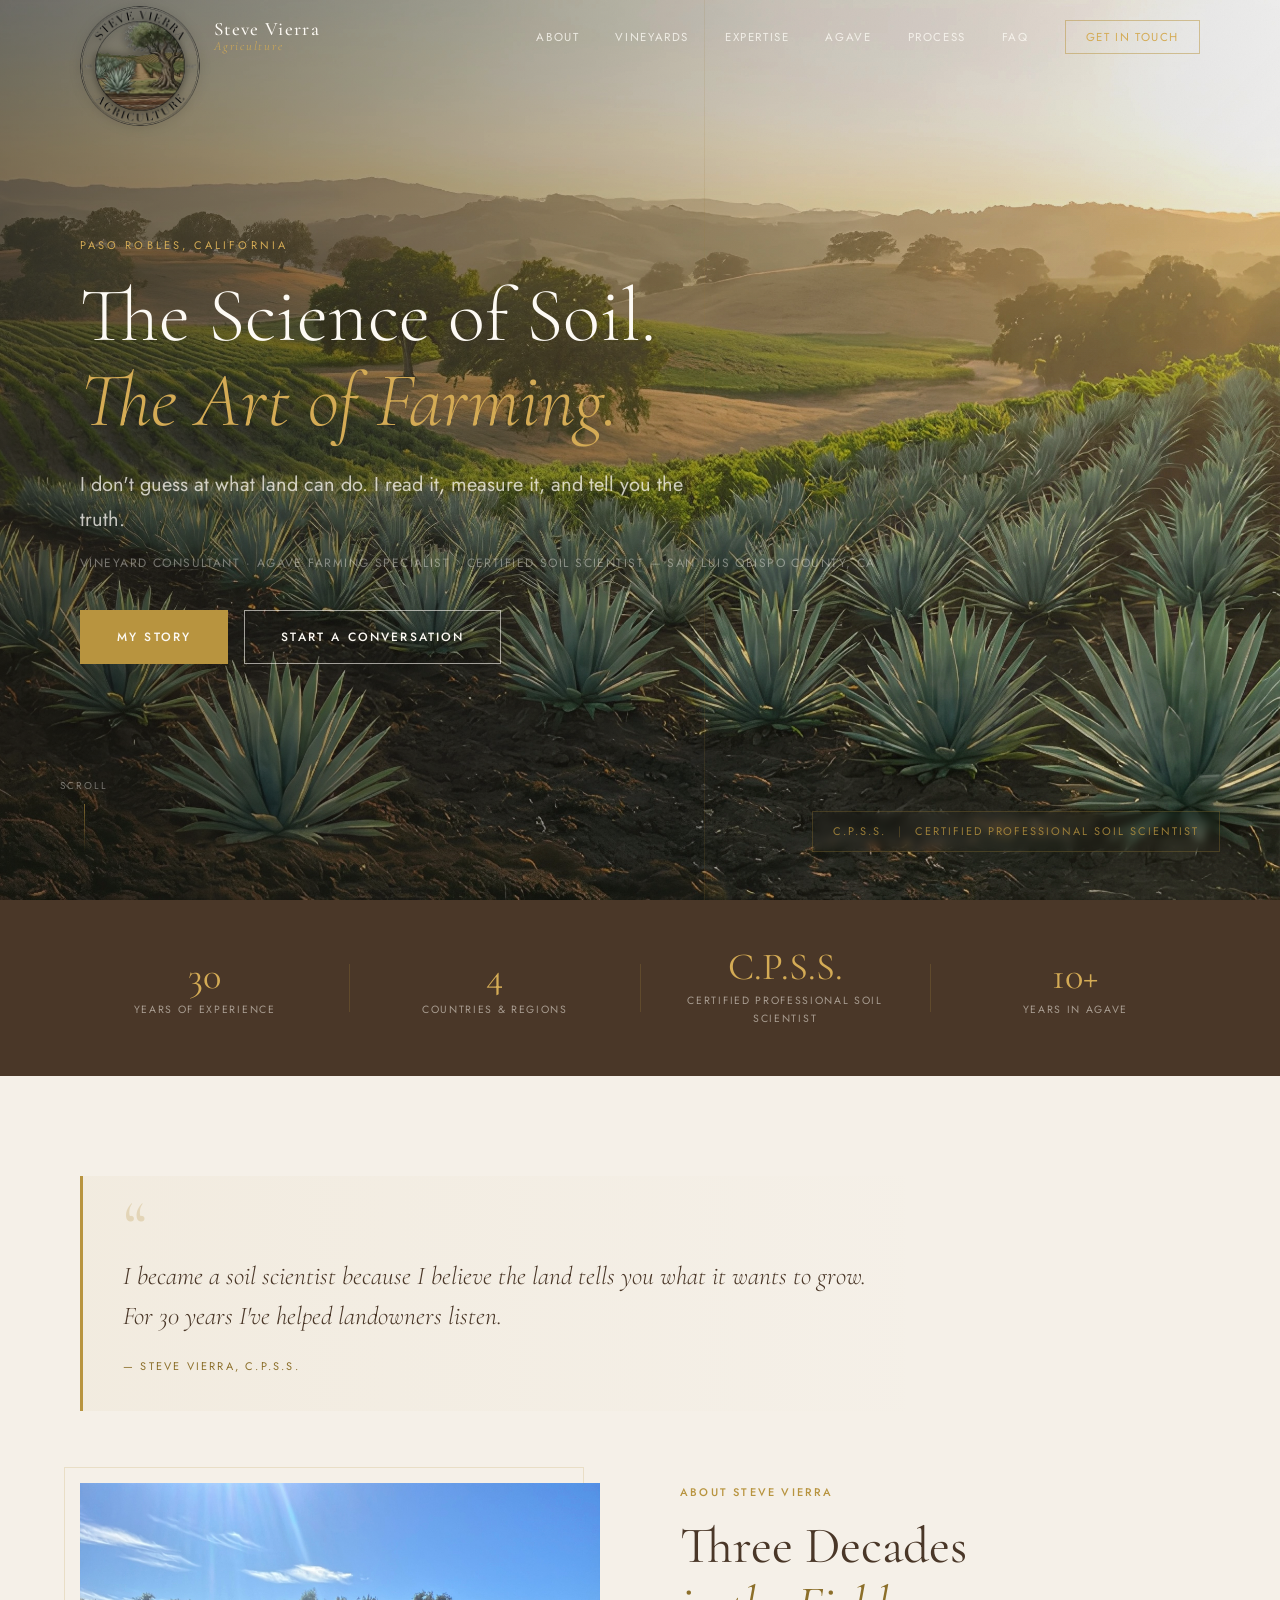
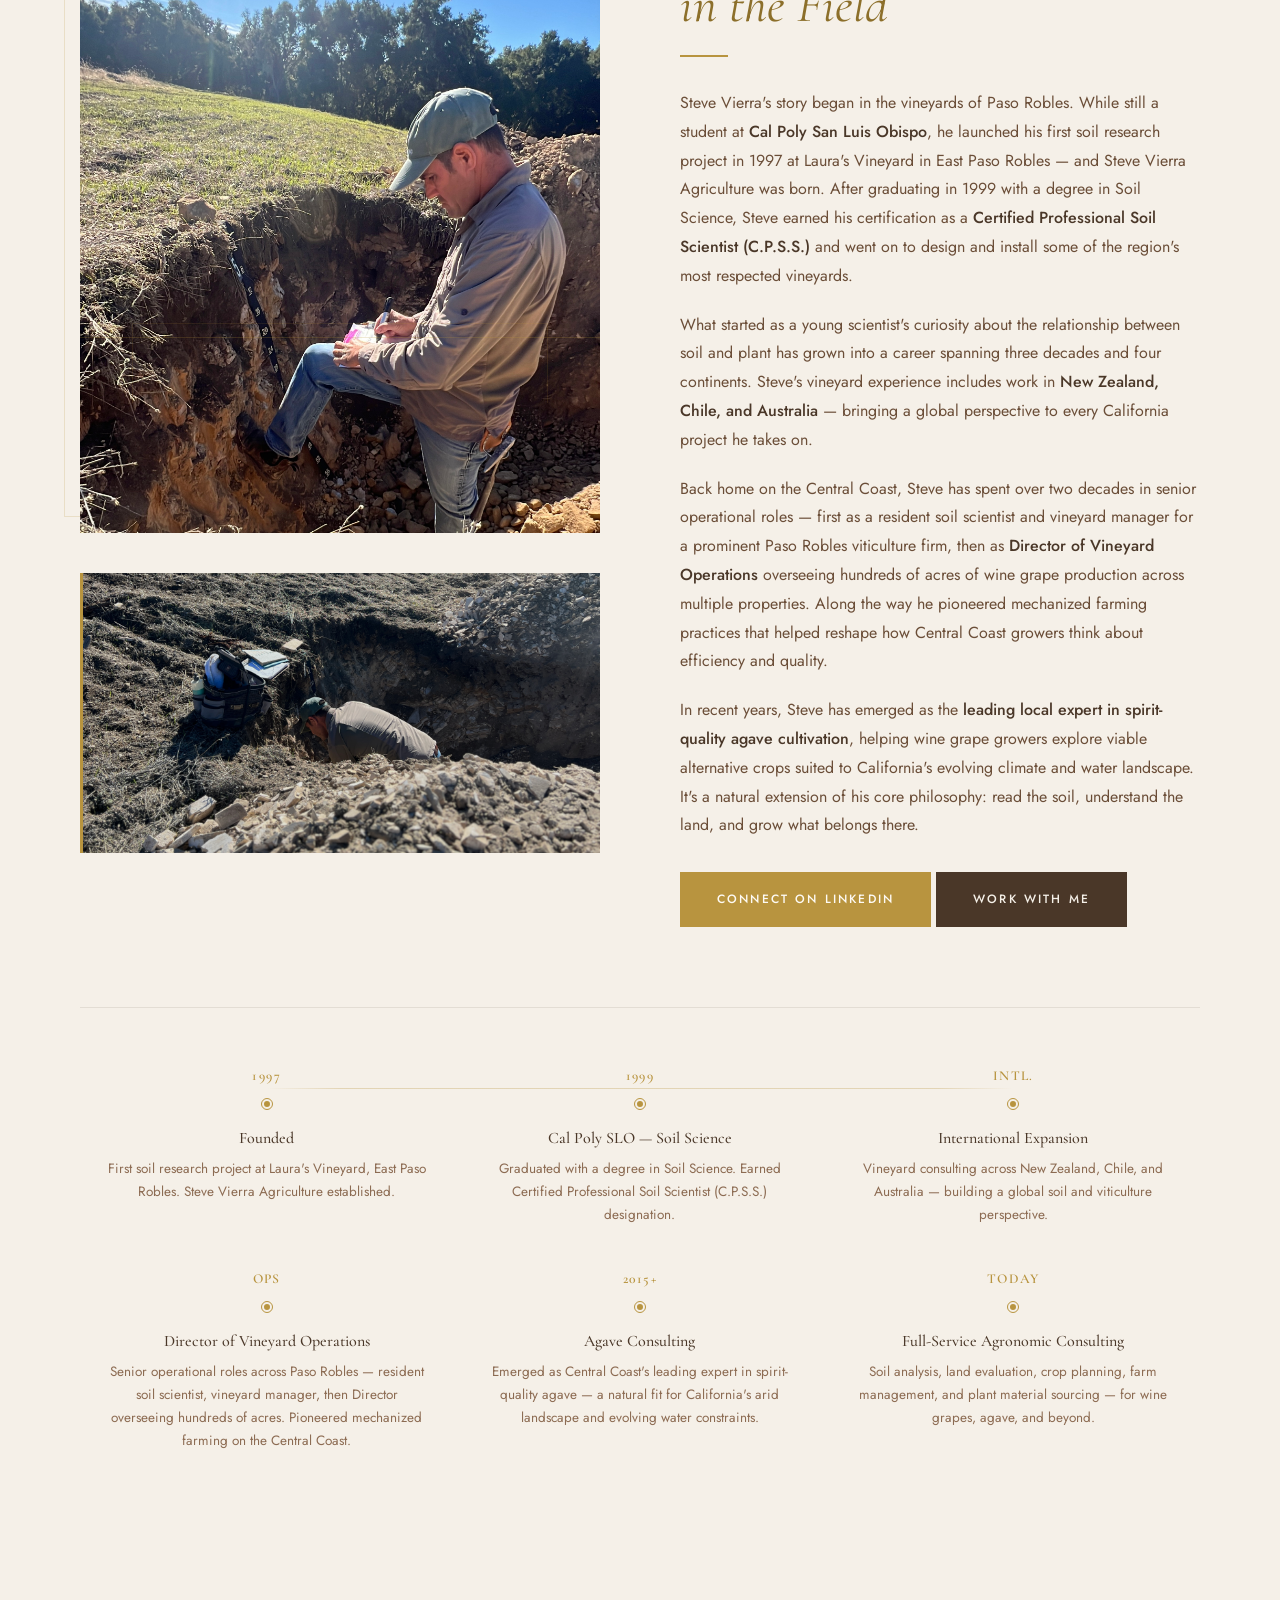
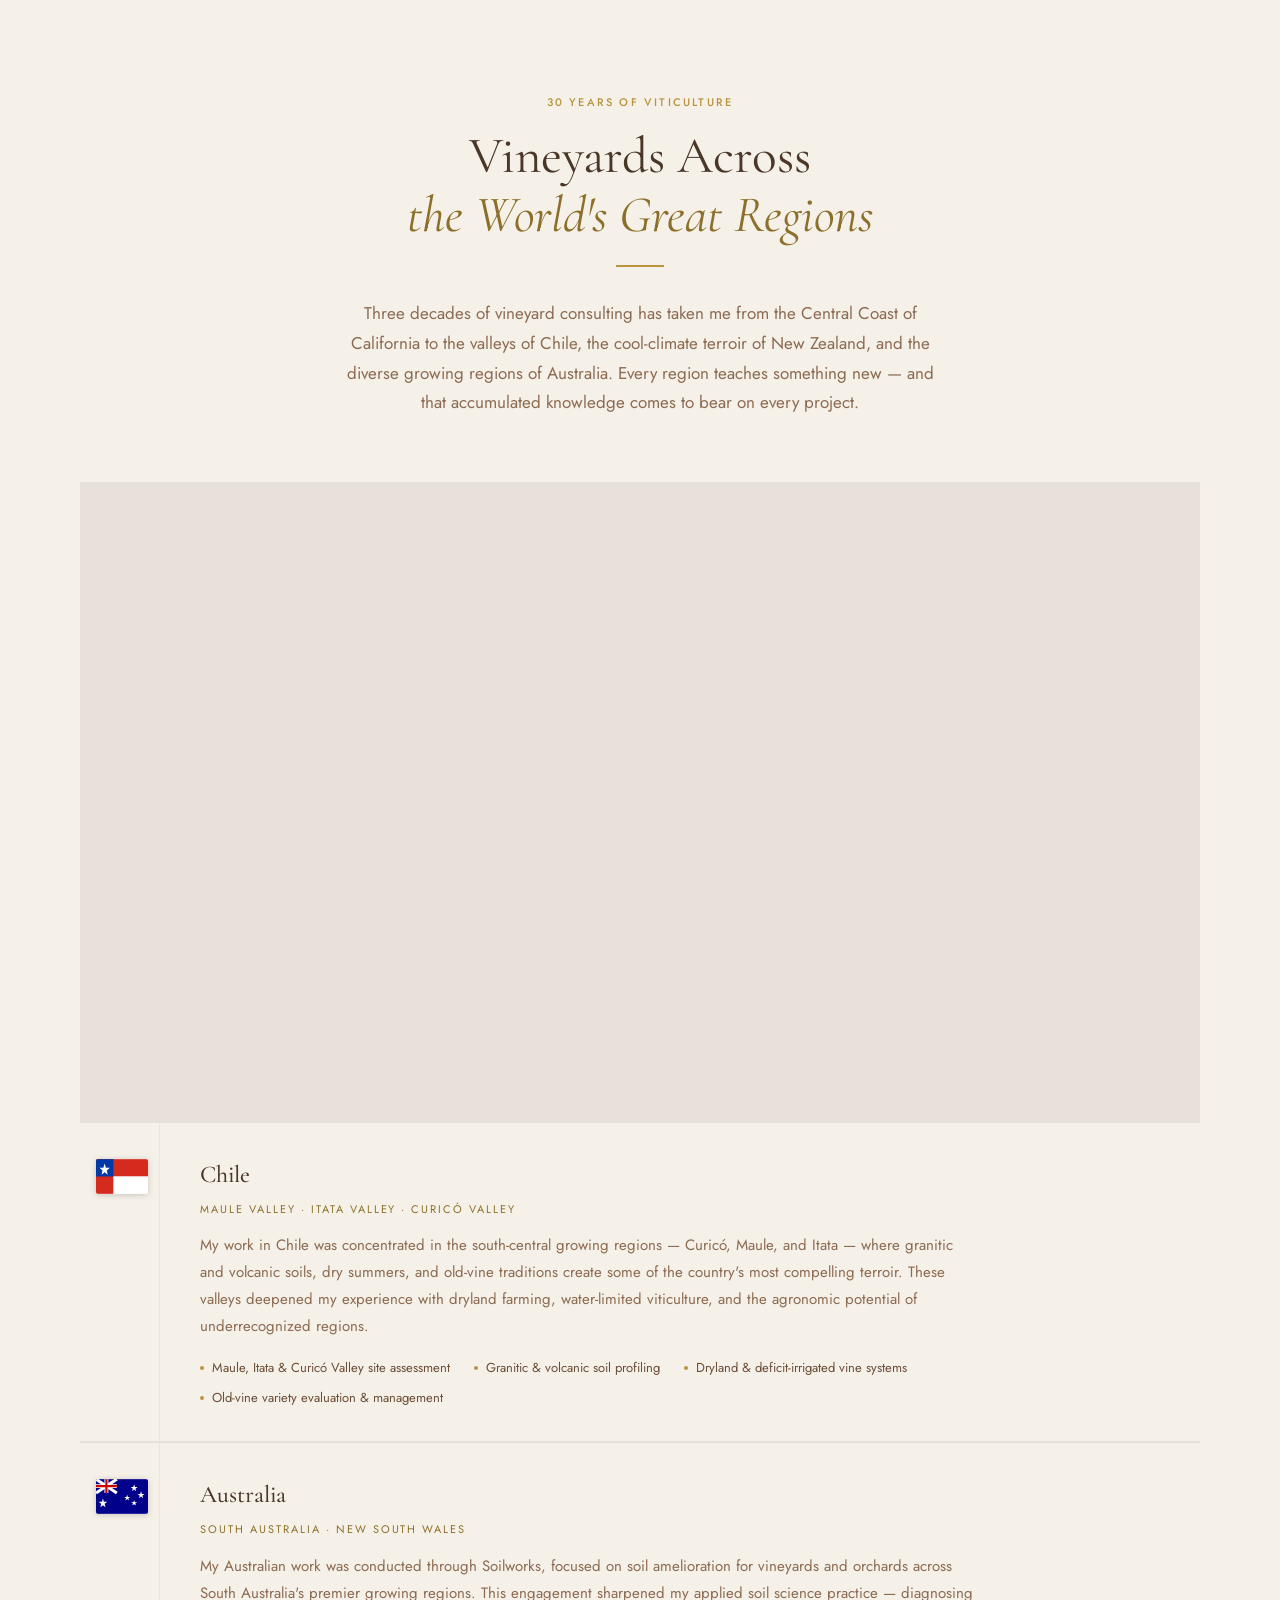
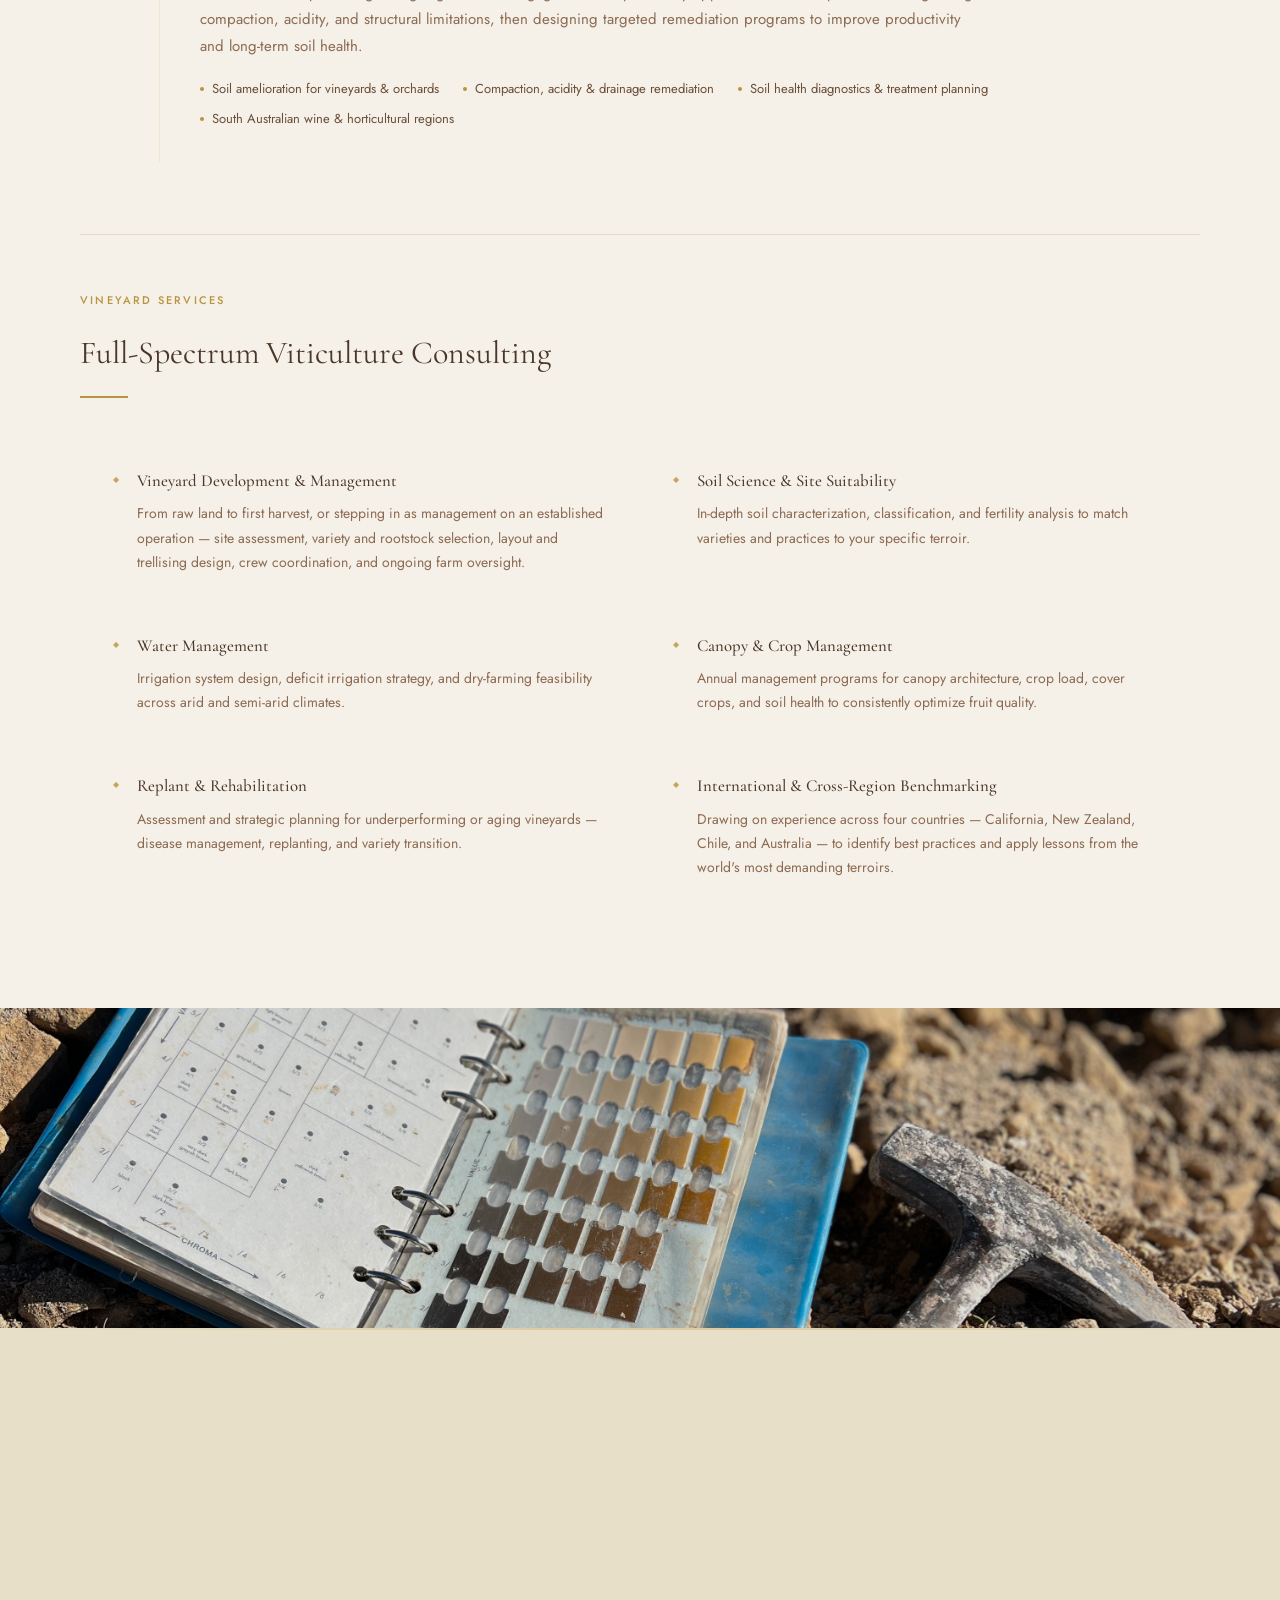
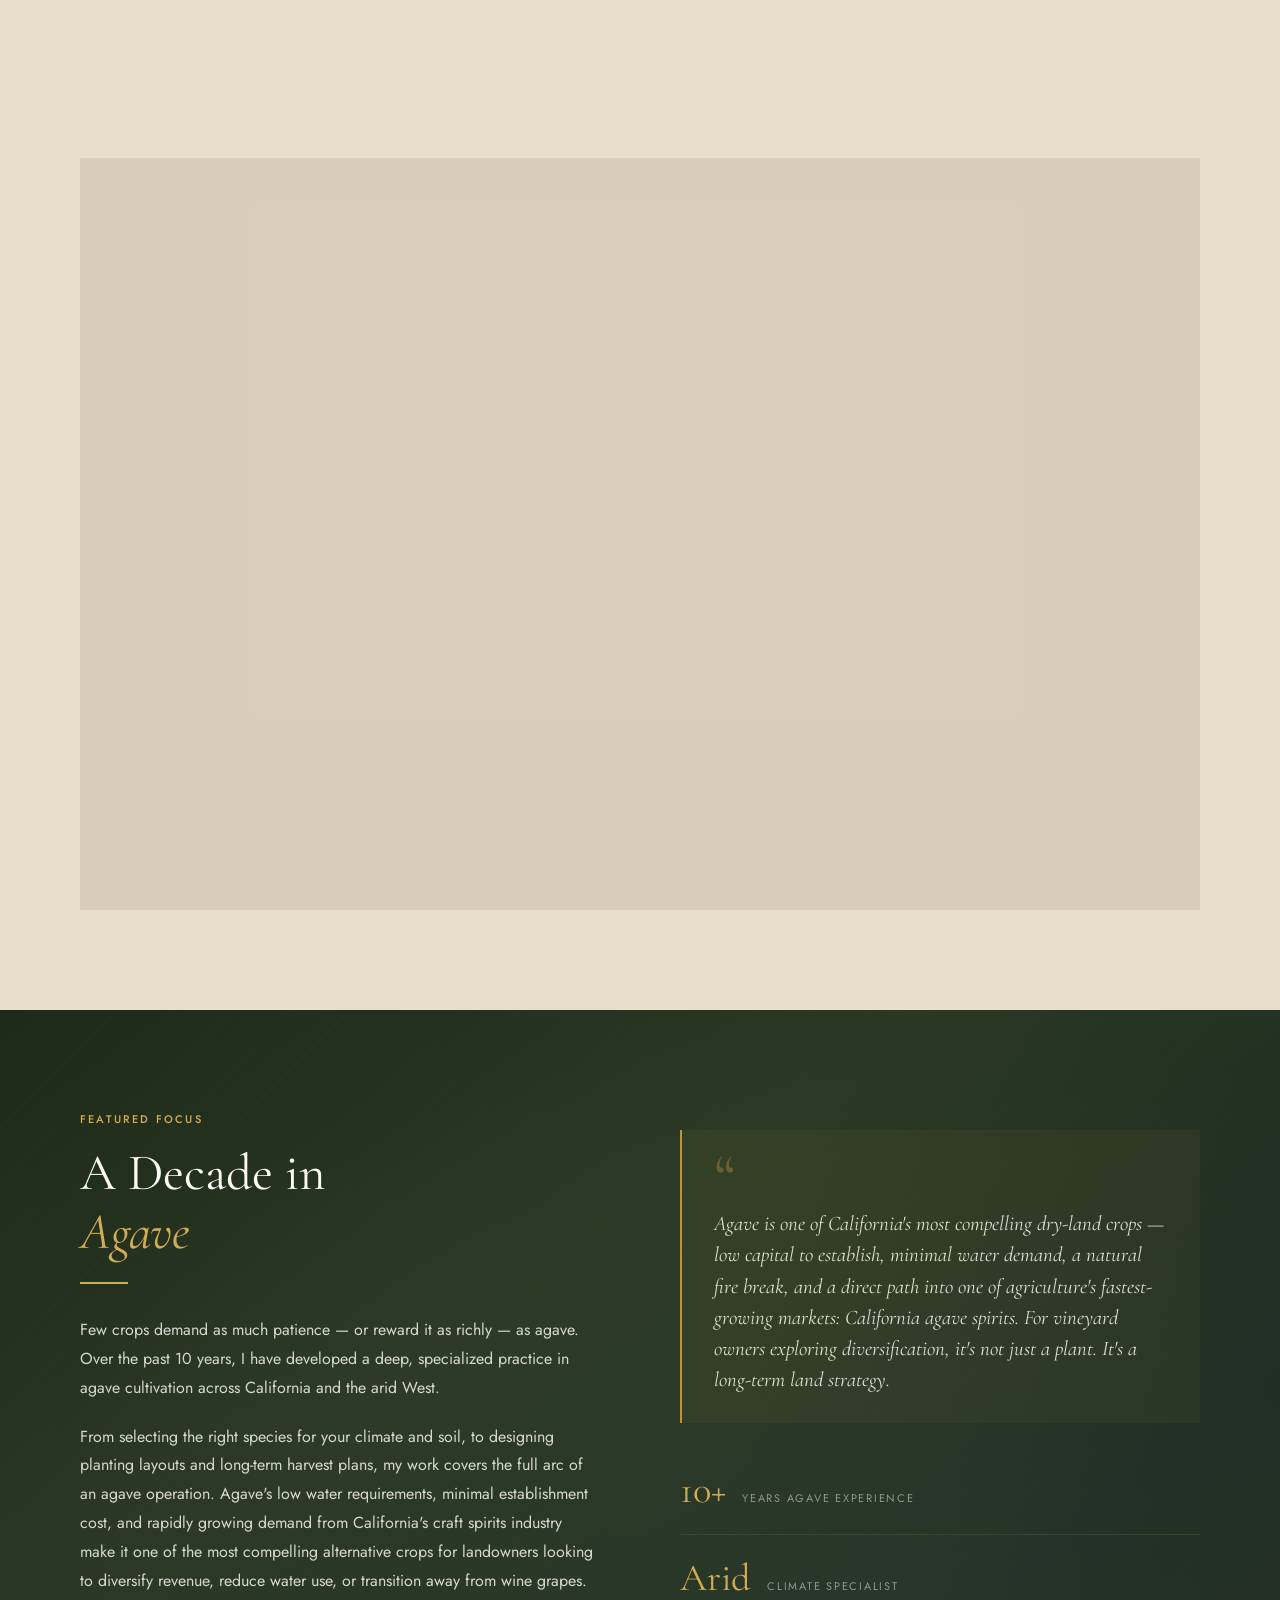
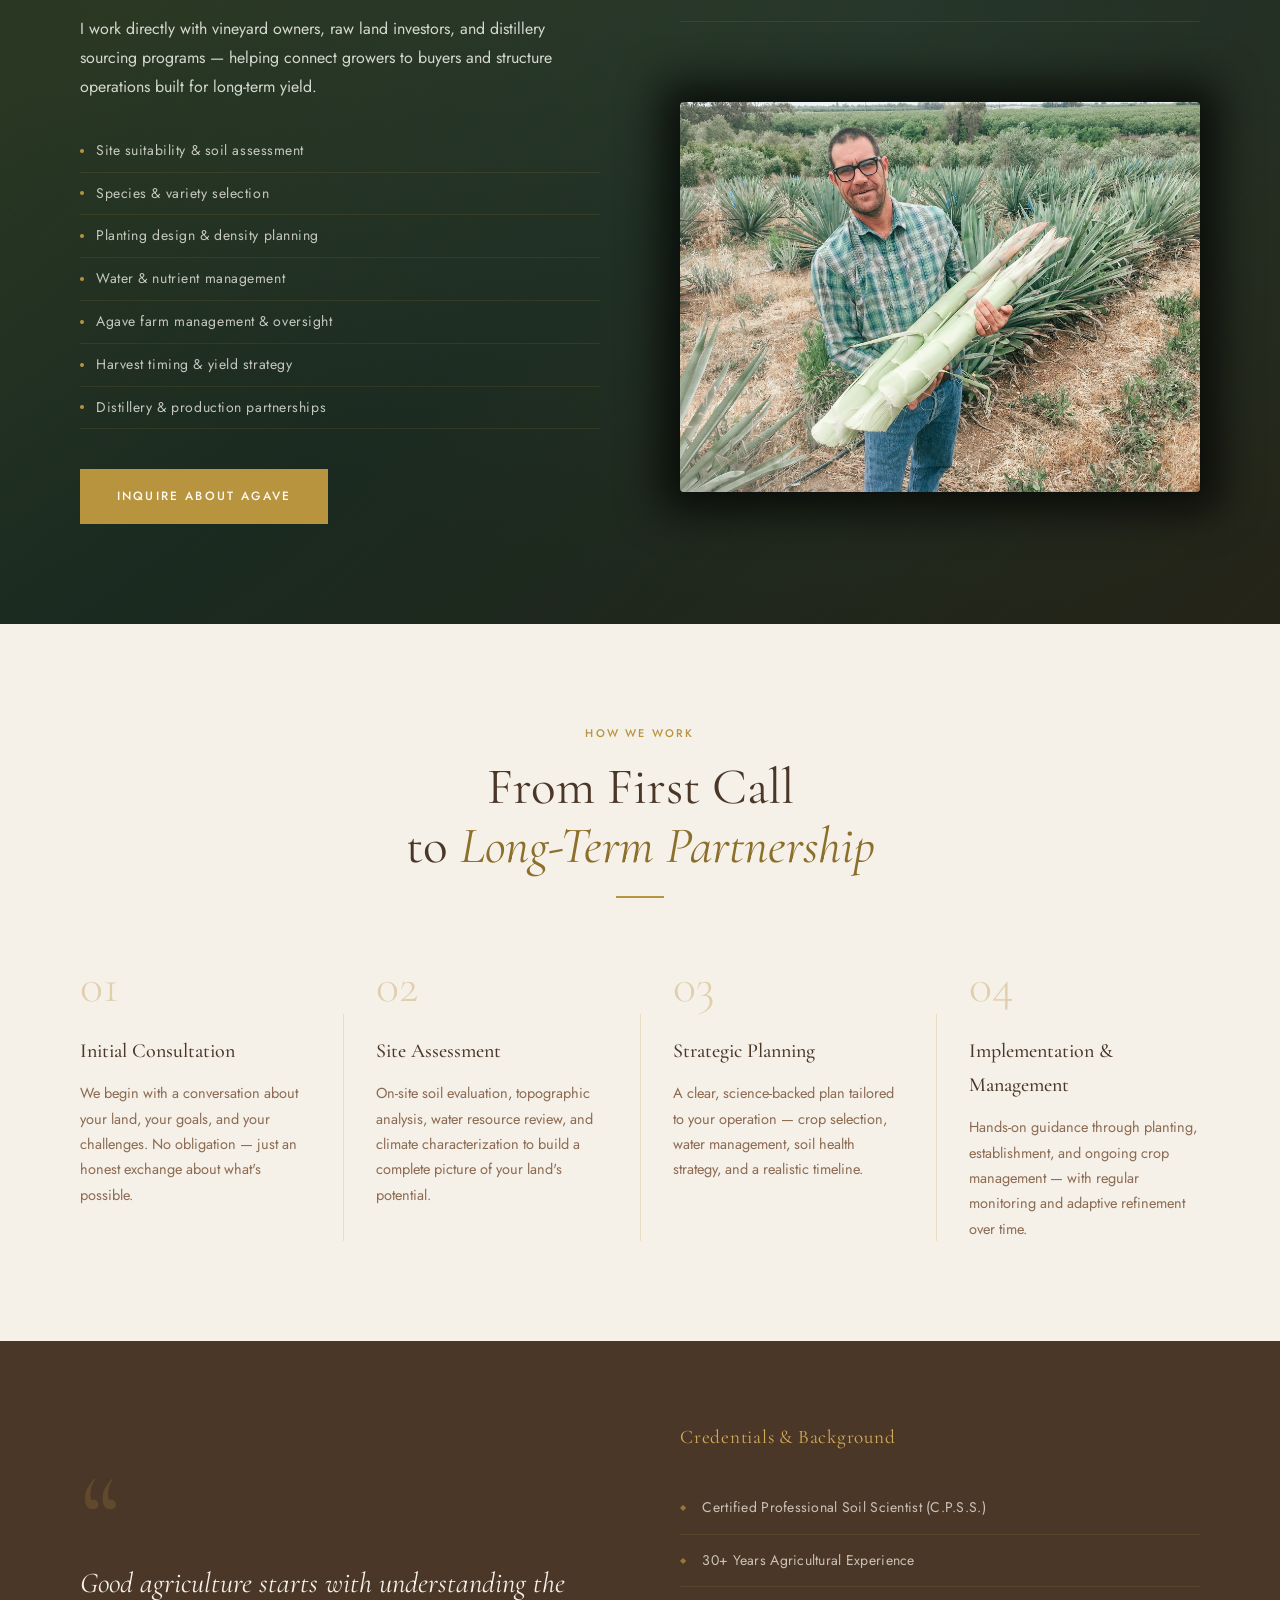
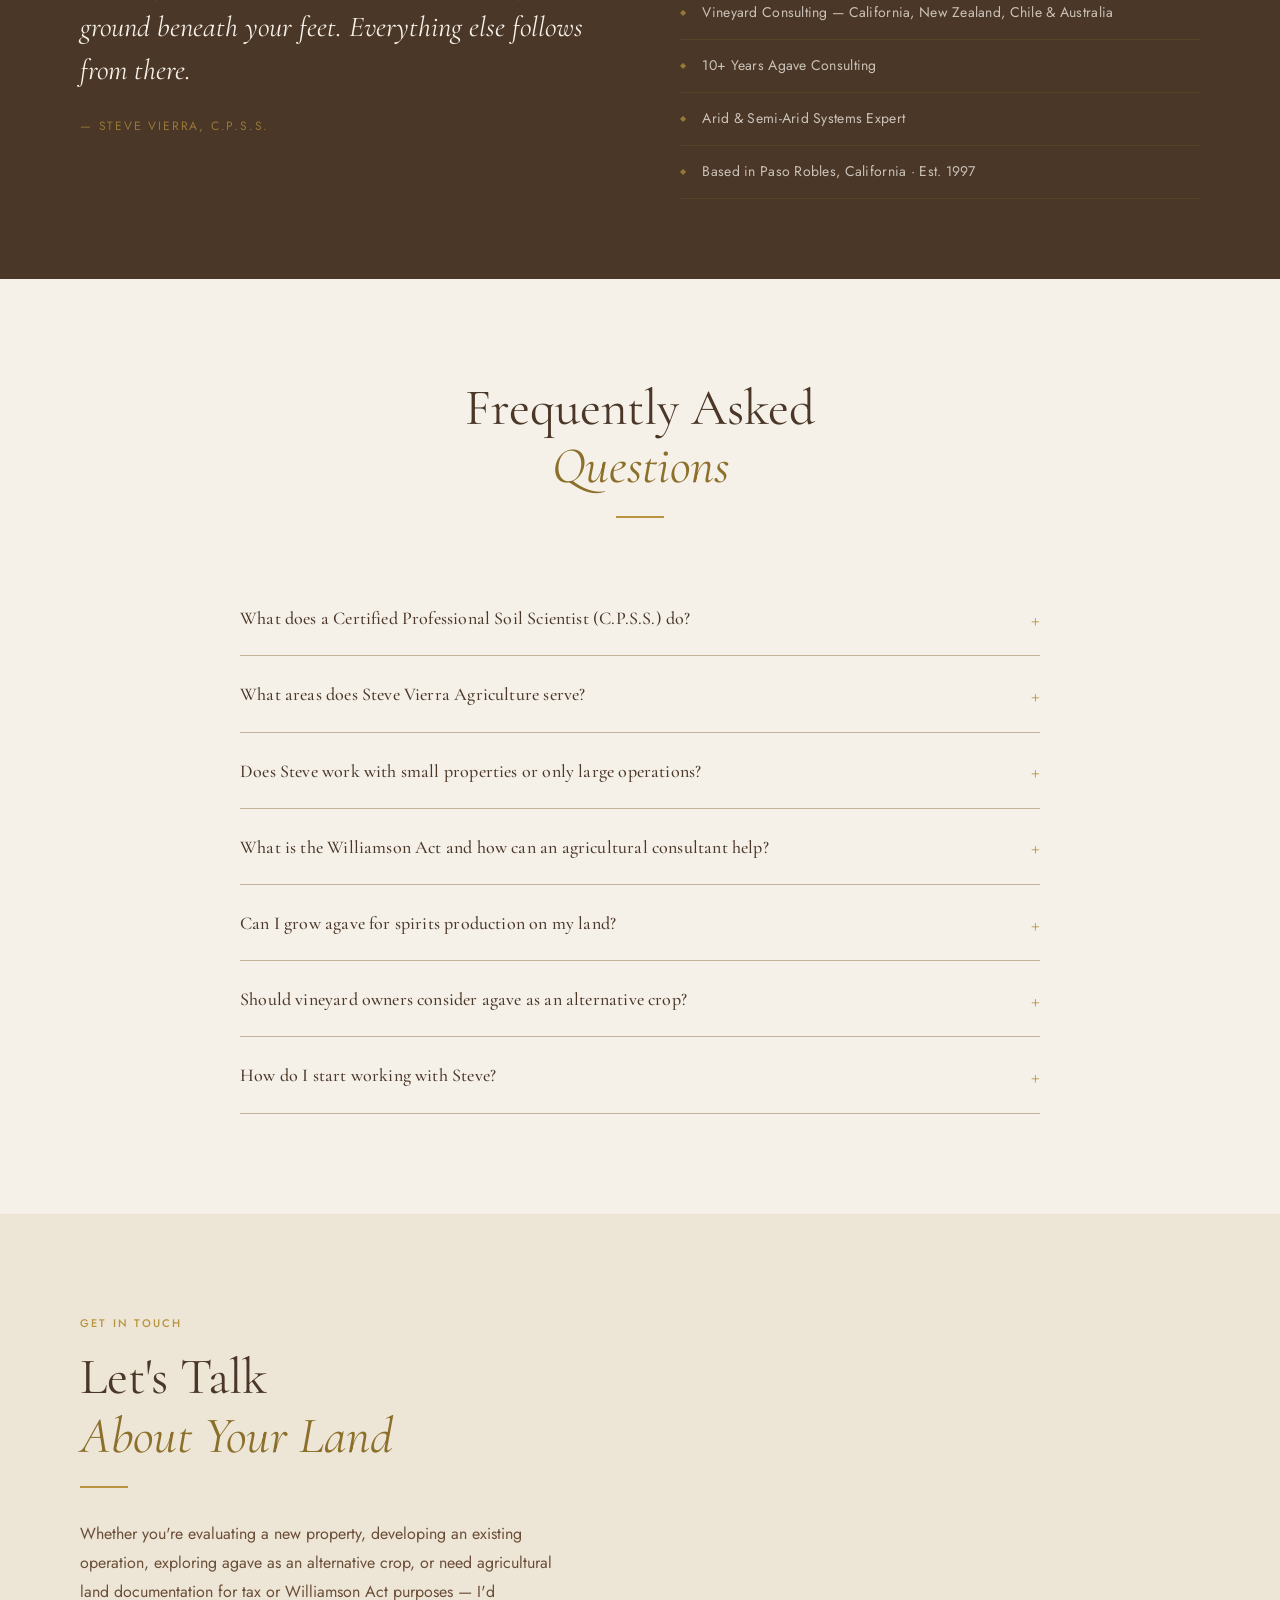
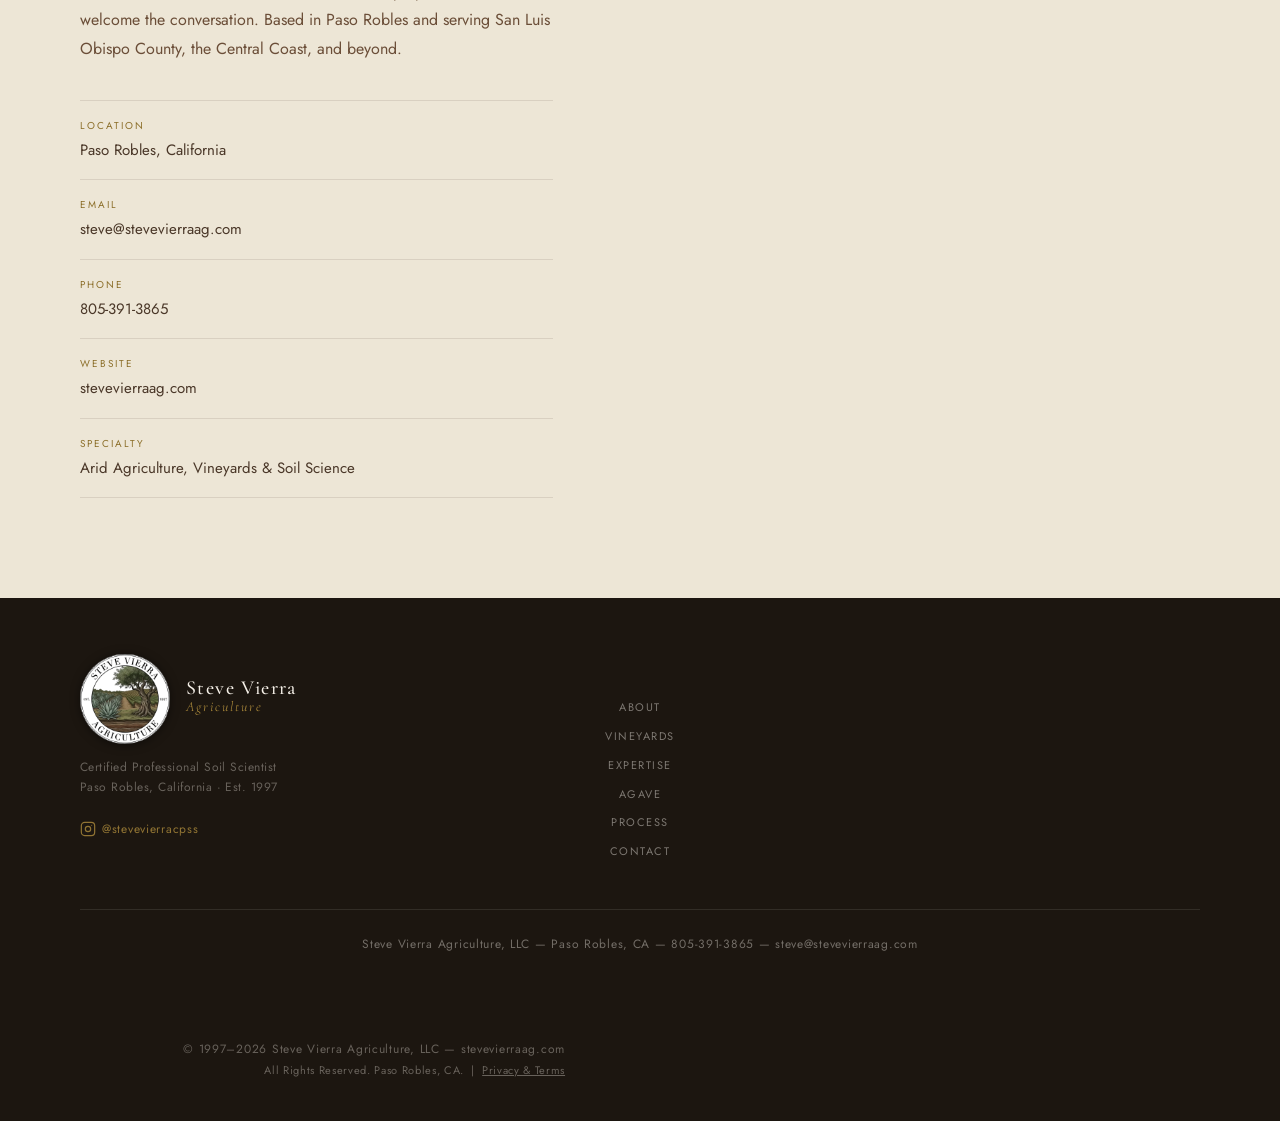
==== commit e22d72bb: "Exempt contact email from Cloudflare email obfuscation Zone-level Email Address Obfuscation rewrites" ====
--- a/index.html
+++ b/index.html
@@ -832,7 +832,7 @@
 
         <details class="faq-item">
           <summary>How do I start working with Steve?</summary>
-          <p>The first step is a no-obligation conversation about your land, your goals, and your challenges. Use the contact form below, call 805-391-3865, or email steve@stevevierraag.com to schedule an initial consultation.</p>
+          <p>The first step is a no-obligation conversation about your land, your goals, and your challenges. Use the contact form below, call 805-391-3865, or email <!--email_off-->steve@stevevierraag.com<!--/email_off--> to schedule an initial consultation.</p>
         </details>
 
       </div>
@@ -854,7 +854,7 @@
           </div>
           <div class="contact-item">
             <span class="contact-label">Email</span>
-            <span class="contact-value"><a href="mailto:steve@stevevierraag.com">steve@stevevierraag.com</a></span>
+            <span class="contact-value"><!--email_off--><a href="mailto:steve@stevevierraag.com">steve@stevevierraag.com</a><!--/email_off--></span>
           </div>
           <div class="contact-item">
             <span class="contact-label">Phone</span>
@@ -941,7 +941,7 @@
           <span itemprop="addressLocality">Paso Robles</span>,
           <span itemprop="addressRegion">CA</span> &mdash;
           <a href="tel:+18053913865" itemprop="telephone">805-391-3865</a> &mdash;
-          <a href="mailto:steve@stevevierraag.com" itemprop="email">steve@stevevierraag.com</a>
+          <!--email_off--><a href="mailto:steve@stevevierraag.com" itemprop="email">steve@stevevierraag.com</a><!--/email_off-->
         </p>
       </div>
       <div class="footer-copy">
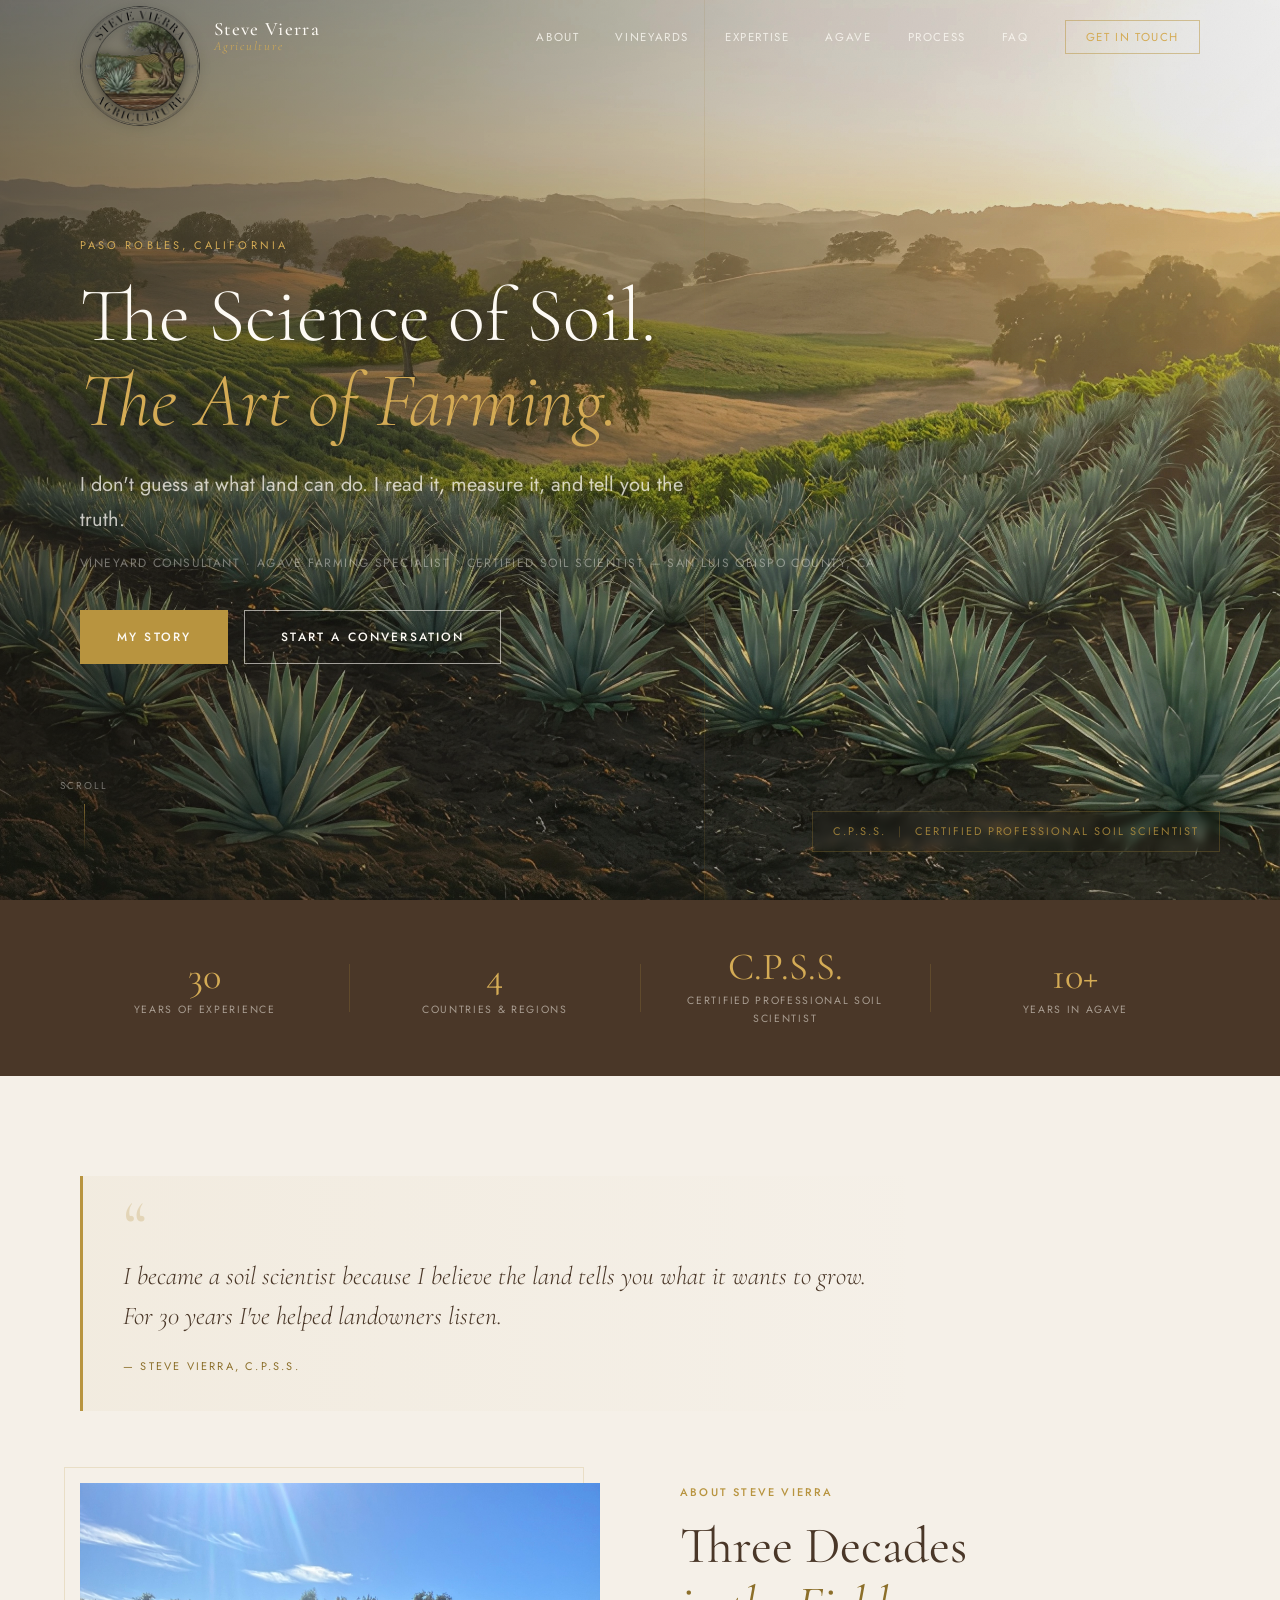
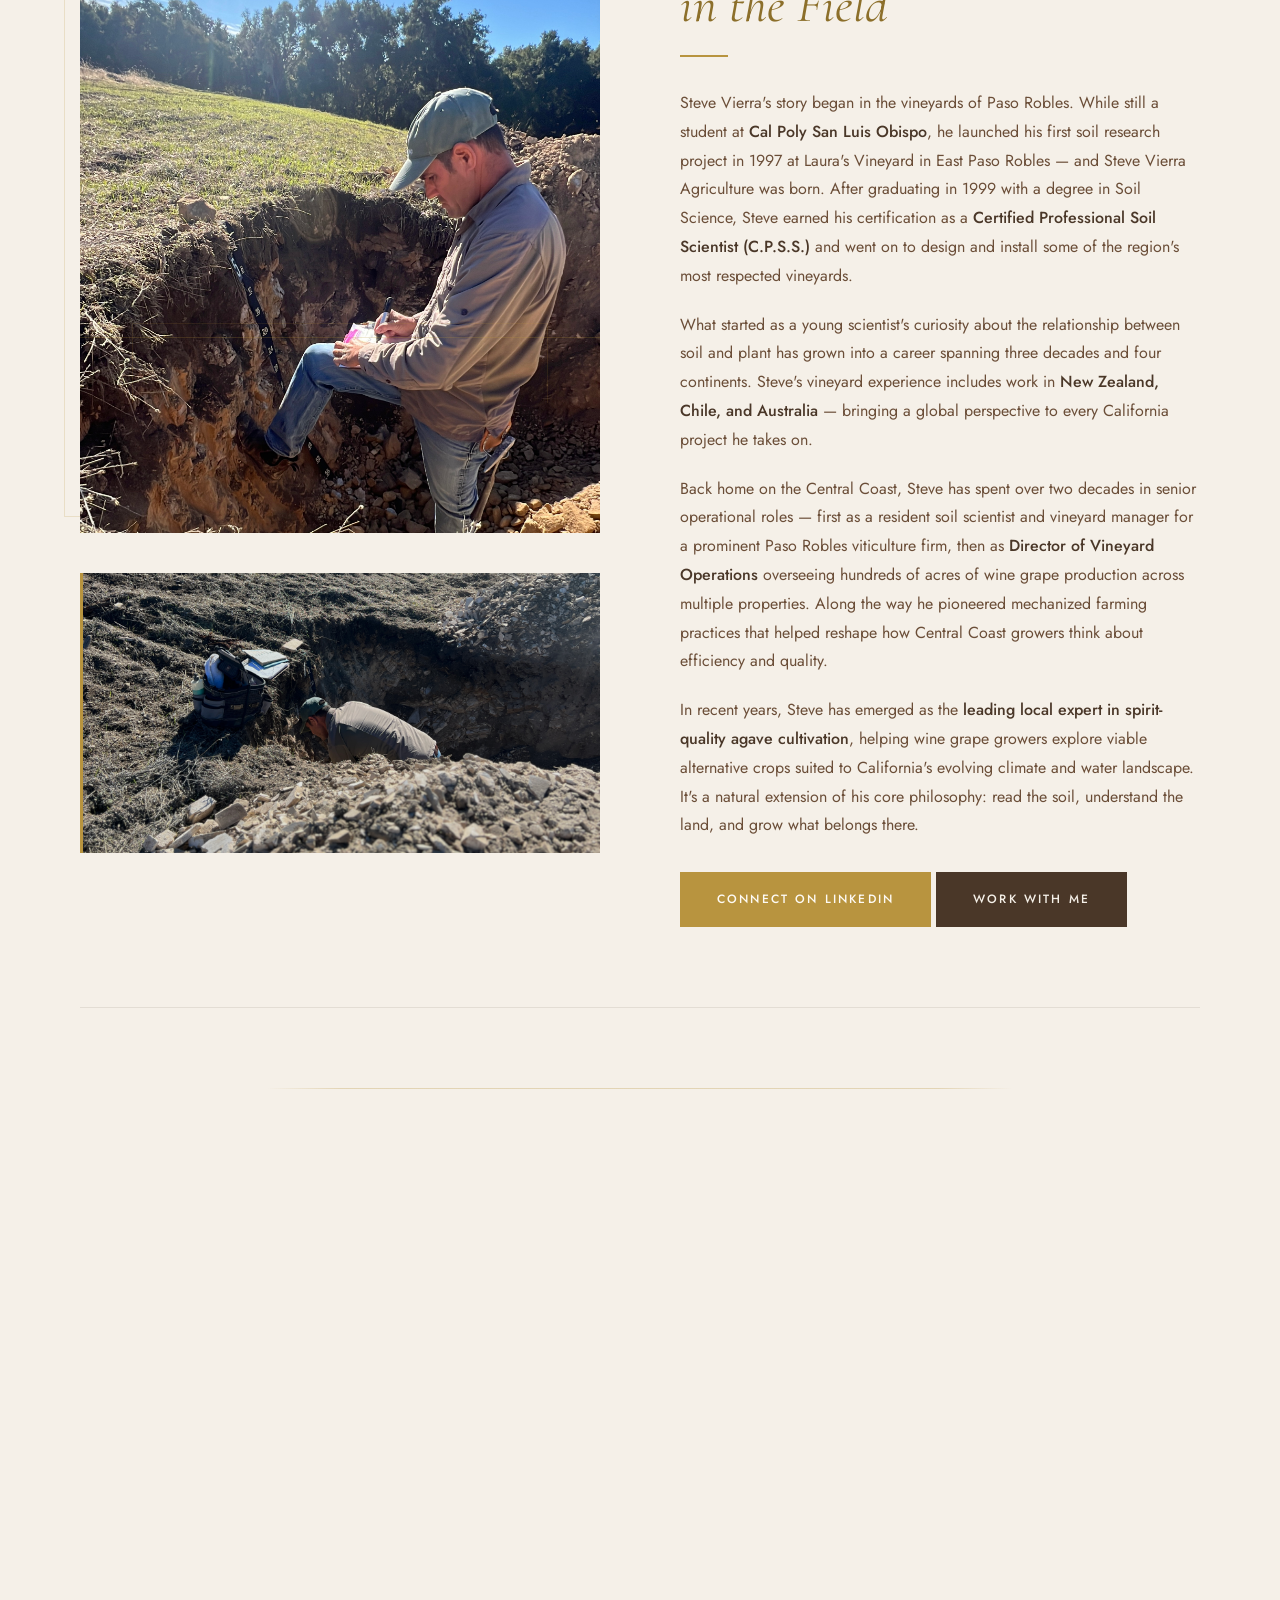
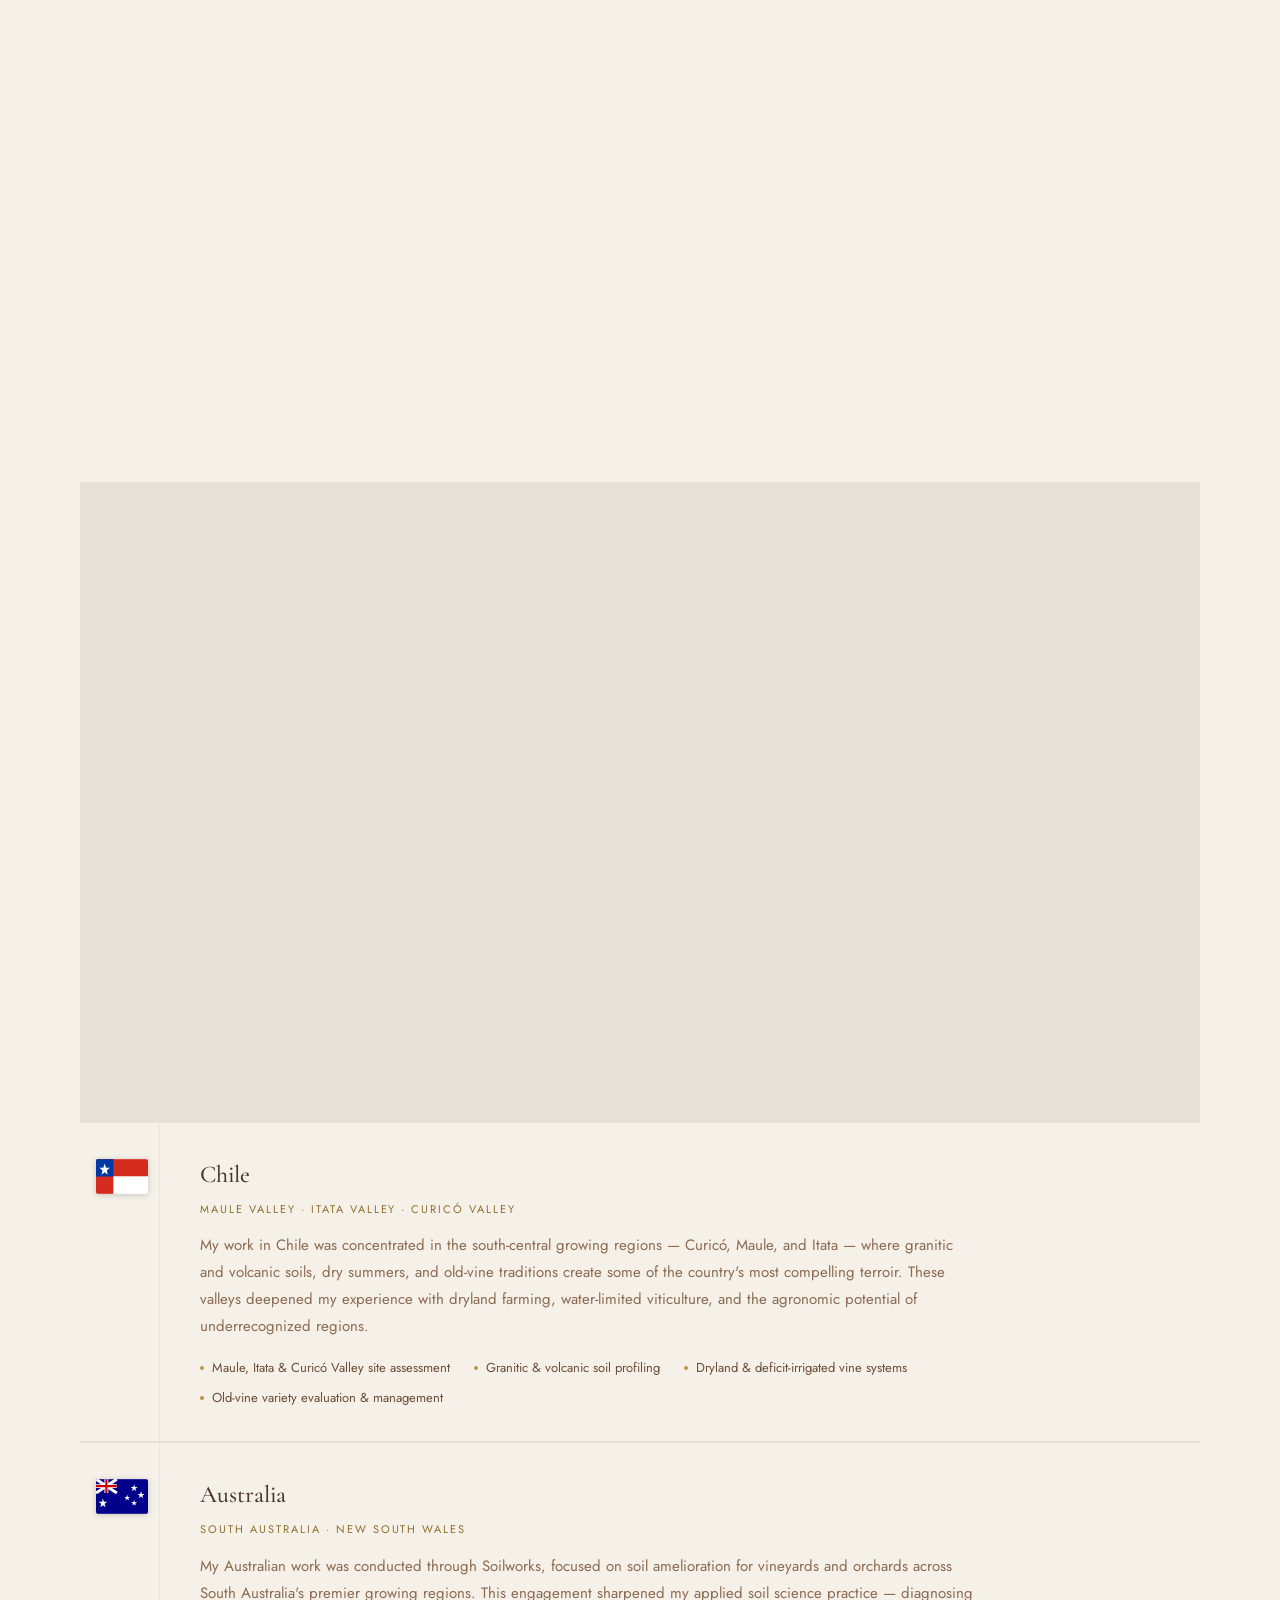
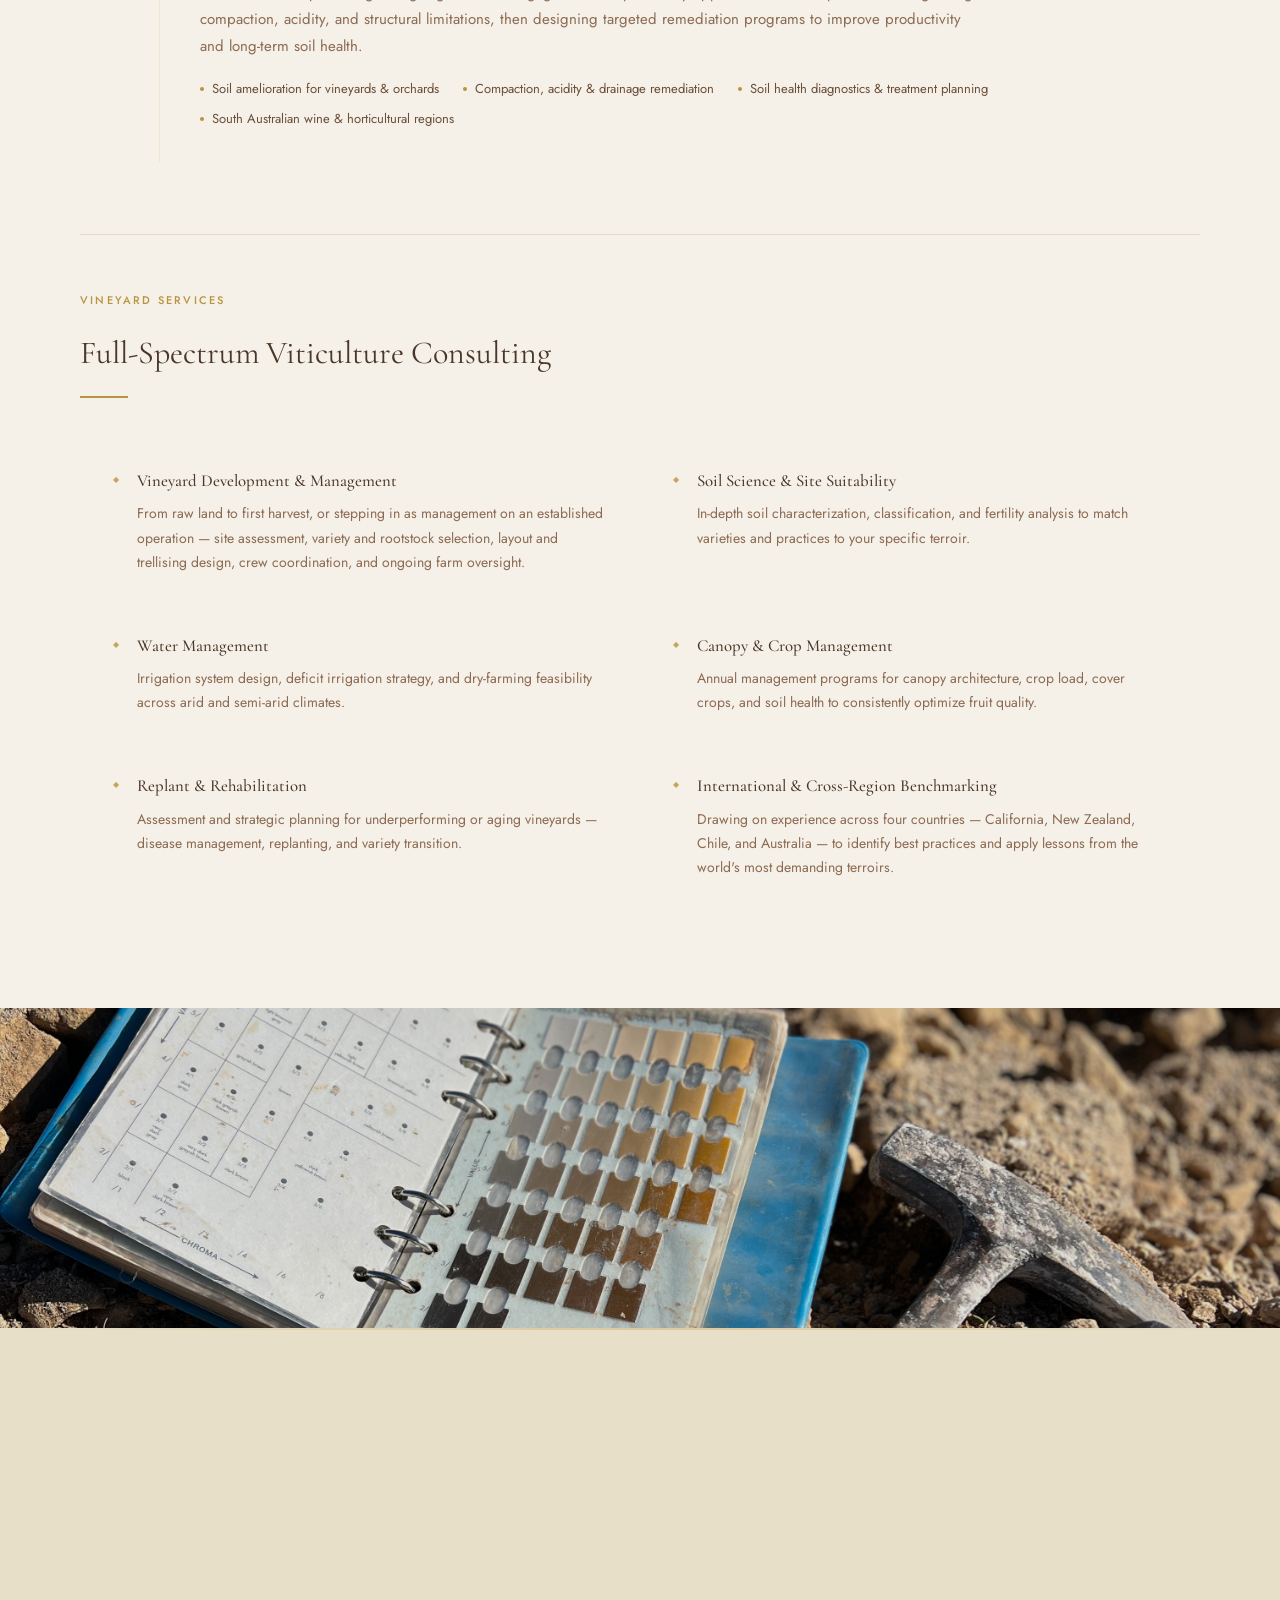
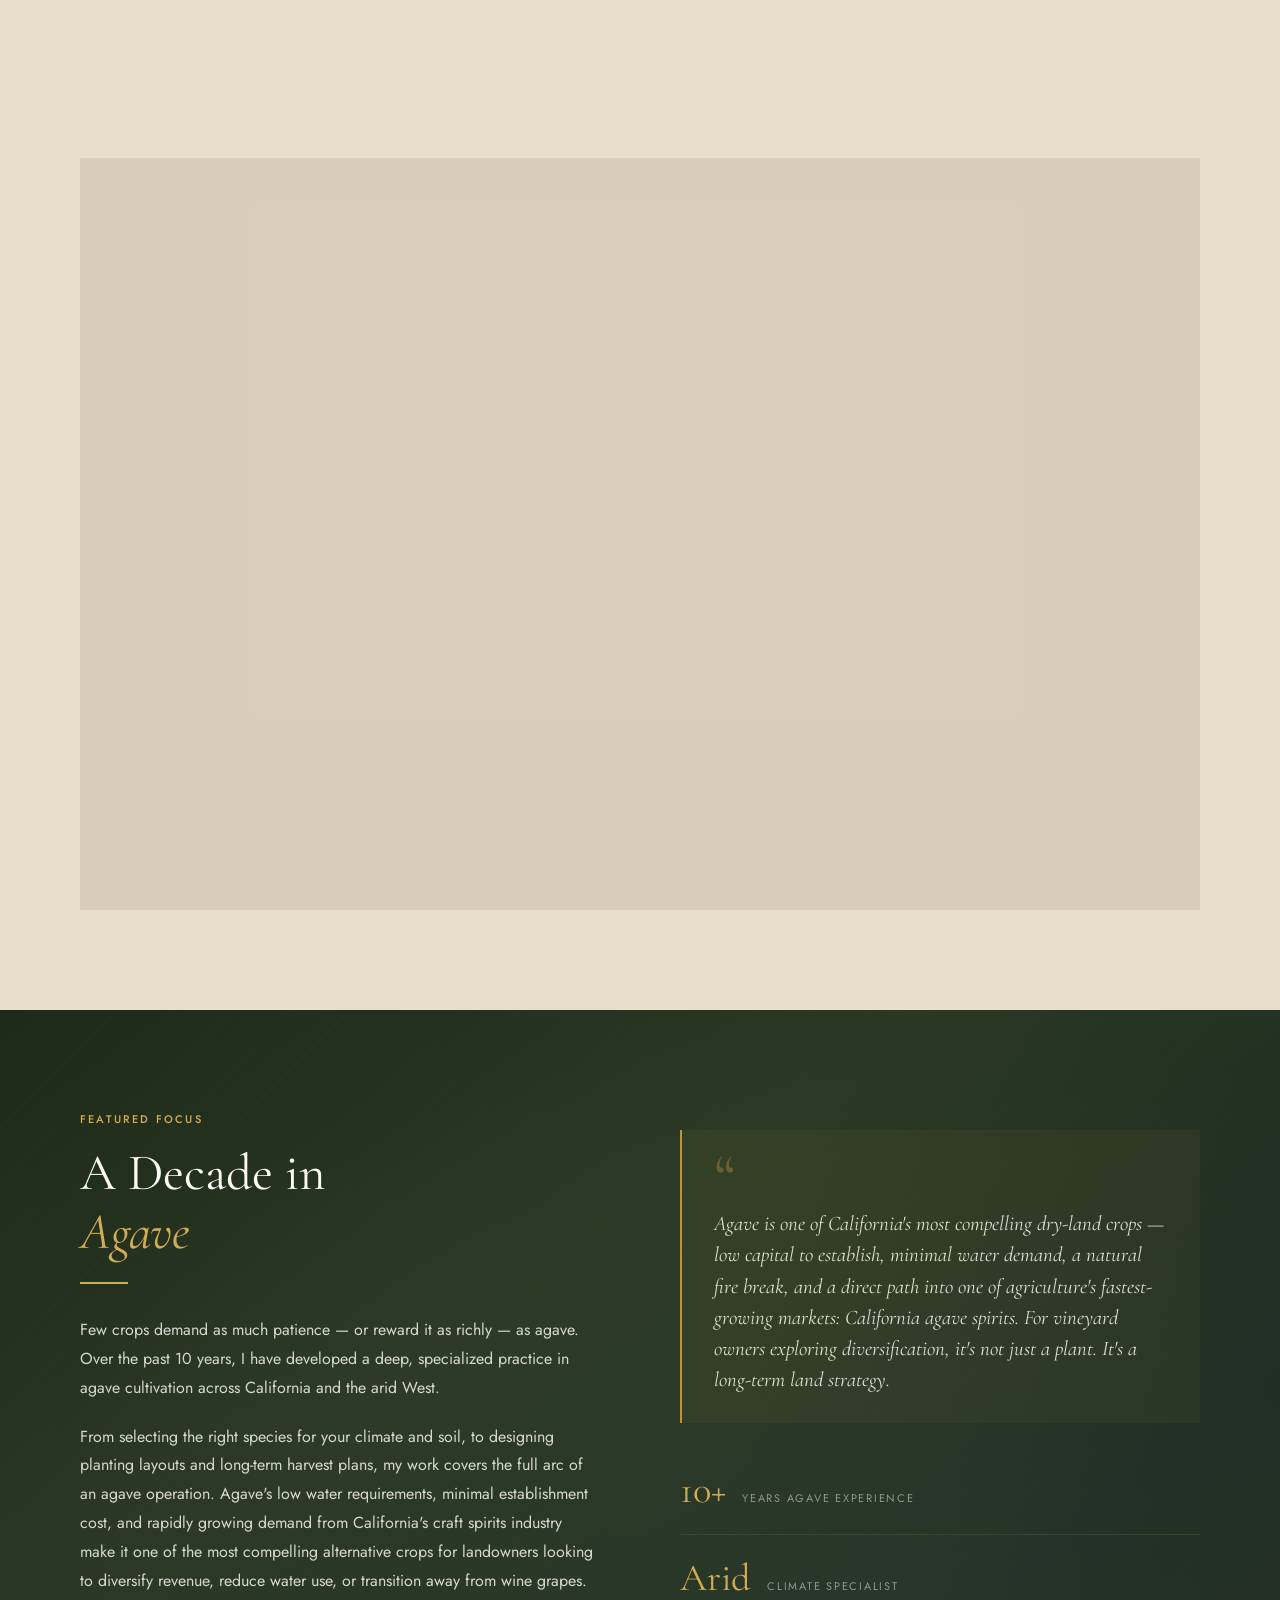
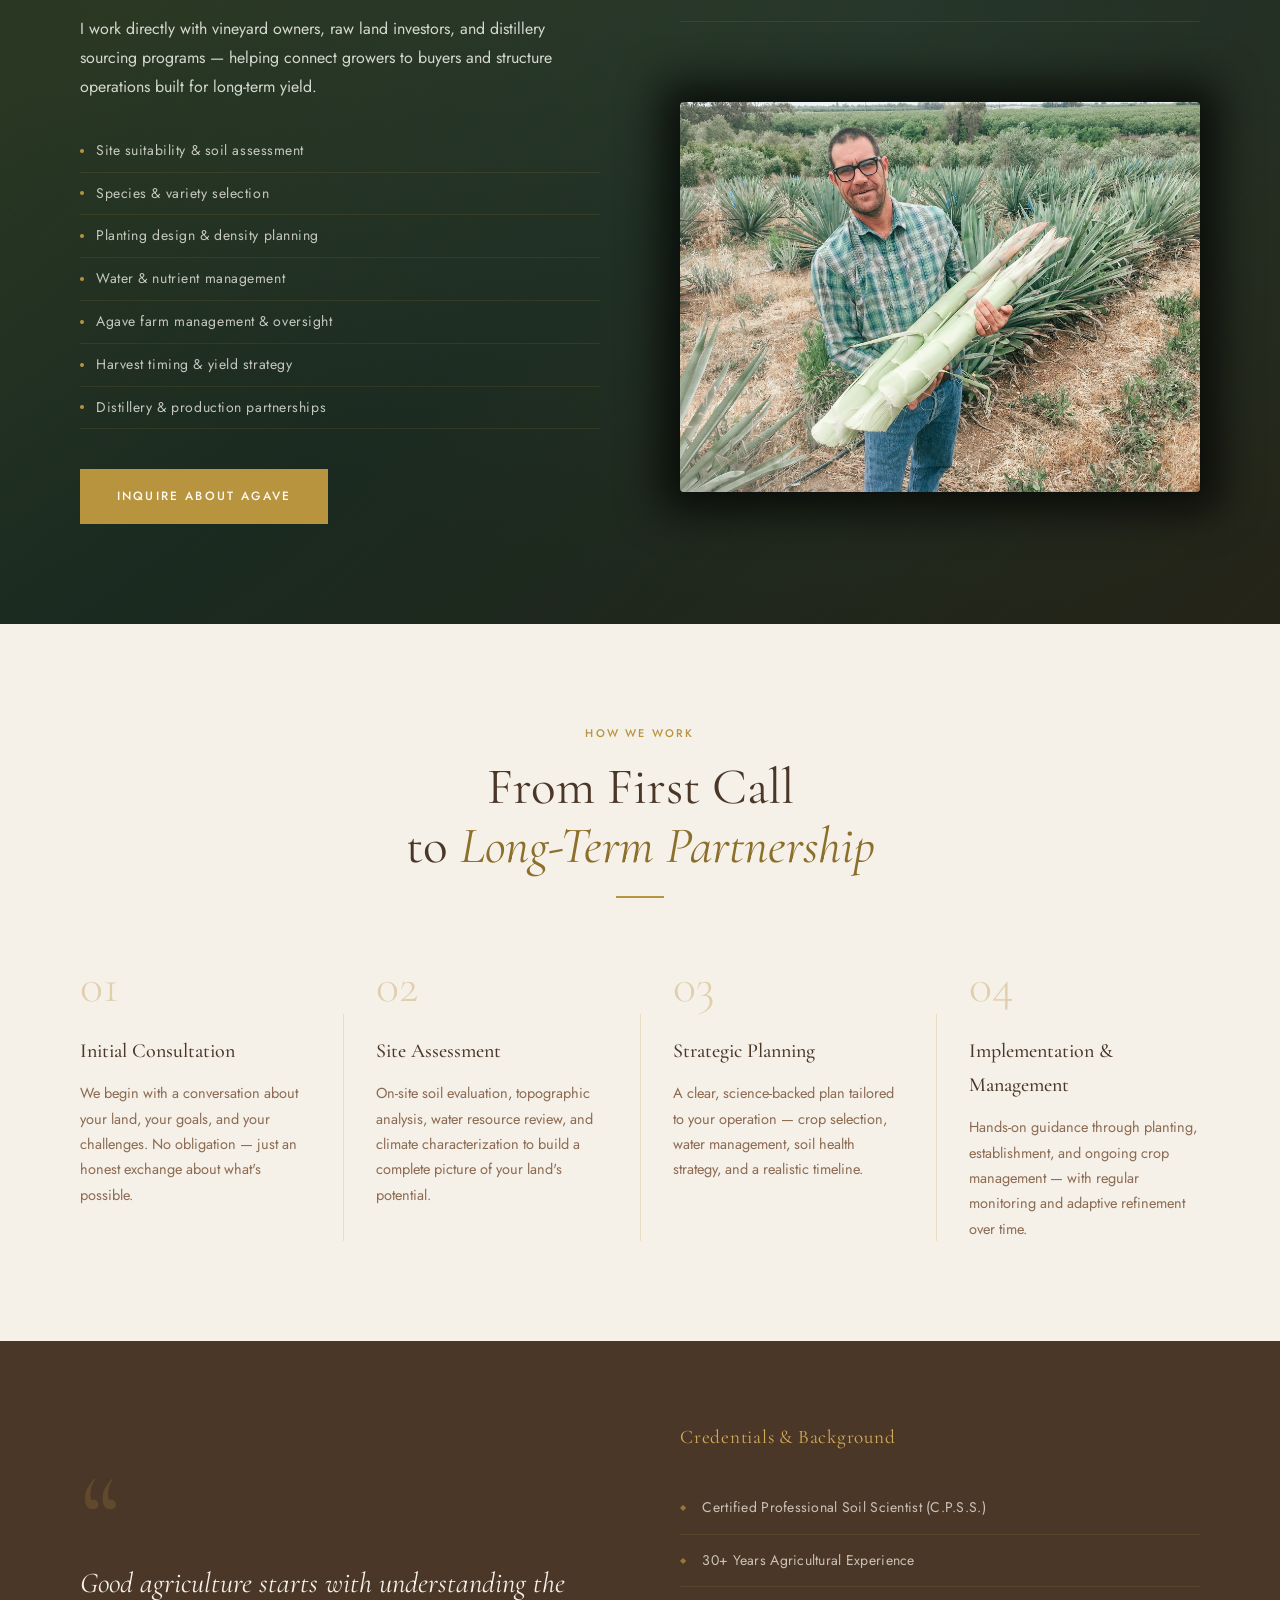
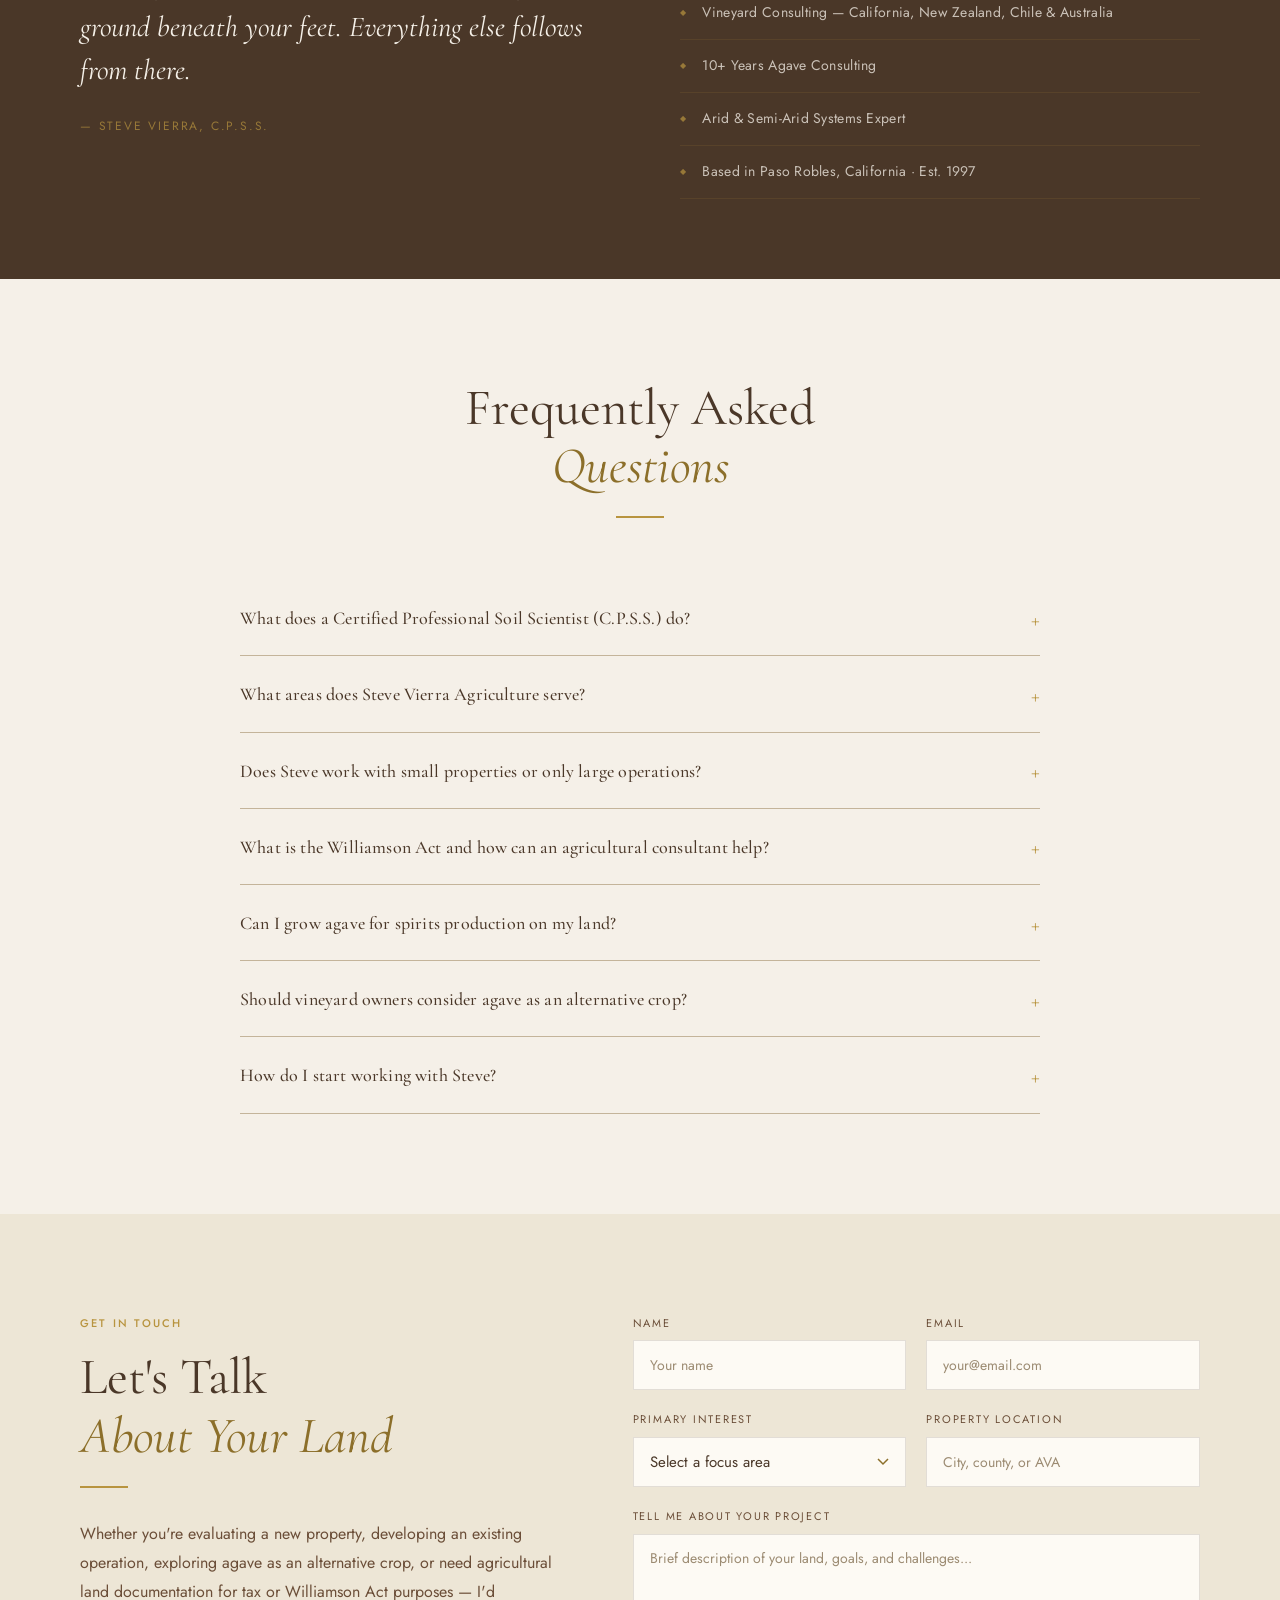
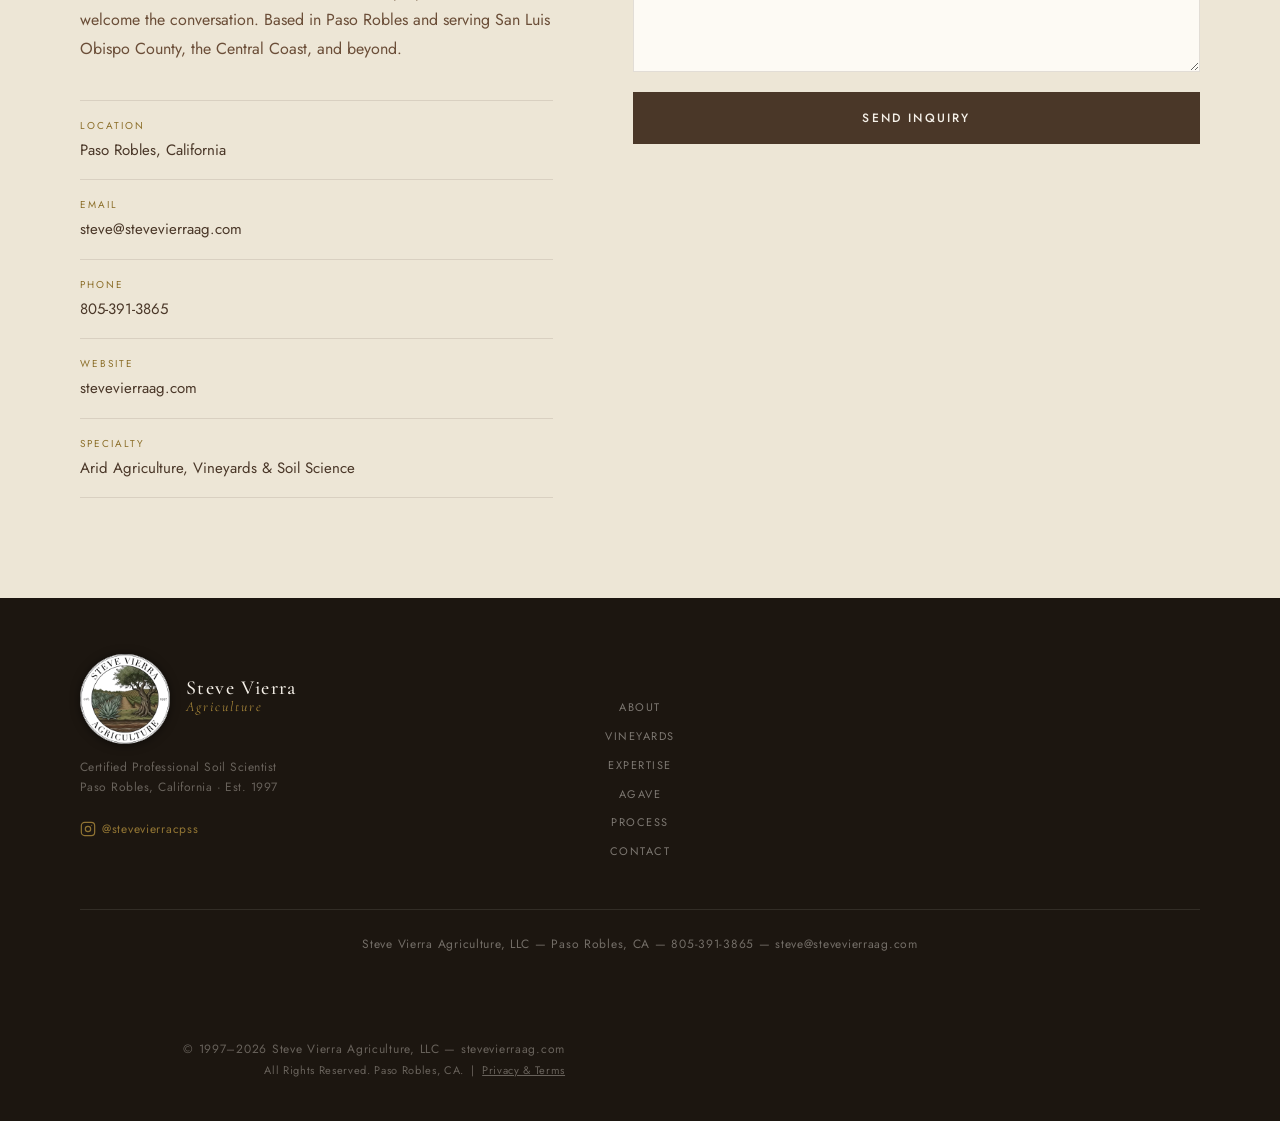
==== commit 5b3ea6ce: "Use 301KB logo variant for footer seal on index and privacy index.html and privacy.html both loaded " ====
--- a/index.html
+++ b/index.html
@@ -832,7 +832,7 @@
 
         <details class="faq-item">
           <summary>How do I start working with Steve?</summary>
-          <p>The first step is a no-obligation conversation about your land, your goals, and your challenges. Use the contact form below, call 805-391-3865, or email <!--email_off-->steve@stevevierraag.com<!--/email_off--> to schedule an initial consultation.</p>
+          <p>The first step is a no-obligation conversation about your land, your goals, and your challenges. Use the contact form below, call 805-391-3865, or email steve@stevevierraag.com to schedule an initial consultation.</p>
         </details>
 
       </div>
@@ -854,7 +854,7 @@
           </div>
           <div class="contact-item">
             <span class="contact-label">Email</span>
-            <span class="contact-value"><!--email_off--><a href="mailto:steve@stevevierraag.com">steve@stevevierraag.com</a><!--/email_off--></span>
+            <span class="contact-value"><a href="mailto:steve@stevevierraag.com">steve@stevevierraag.com</a></span>
           </div>
           <div class="contact-item">
             <span class="contact-label">Phone</span>
@@ -915,7 +915,7 @@
     <div class="footer-inner">
       <div class="footer-brand">
         <div class="logo-lockup logo-lockup--footer">
-          <img src="logo.png" class="logo-seal logo-seal--full" alt="Steve Vierra Agriculture seal" />
+          <img src="logo-transparent.png" class="logo-seal logo-seal--full" alt="Steve Vierra Agriculture seal" />
           <div class="logo-wordmark logo-wordmark--footer">
             <span class="logo-name">Steve Vierra</span>
             <span class="logo-sub">Agriculture</span>
@@ -941,12 +941,12 @@
           <span itemprop="addressLocality">Paso Robles</span>,
           <span itemprop="addressRegion">CA</span> &mdash;
           <a href="tel:+18053913865" itemprop="telephone">805-391-3865</a> &mdash;
-          <!--email_off--><a href="mailto:steve@stevevierraag.com" itemprop="email">steve@stevevierraag.com</a><!--/email_off-->
+          <a href="mailto:steve@stevevierraag.com" itemprop="email">steve@stevevierraag.com</a>
         </p>
       </div>
       <div class="footer-copy">
         <p>&copy; 1997&ndash;2026 Steve Vierra Agriculture, LLC &mdash; stevevierraag.com</p>
-        <p class="footer-small">All Rights Reserved. Paso Robles, CA. &nbsp;|&nbsp; <a href="/privacy" style="color:inherit;text-decoration:underline;">Privacy &amp; Terms</a></p>
+        <p class="footer-small">All Rights Reserved. Paso Robles, CA. &nbsp;|&nbsp; <a href="/privacy.html" style="color:inherit;text-decoration:underline;">Privacy &amp; Terms</a></p>
       </div>
     </div>
   </footer>
--- a/style.css
+++ b/style.css
@@ -271,7 +271,10 @@
 /* Footer variant */
 .logo-lockup--footer { gap: 16px; }
 .logo-lockup--footer .logo-seal--full { width: 90px; height: 90px; margin-top: 0; }
-.logo-lockup--footer .logo-seal { border-radius: 50%; }
+/* The seal art is transparent behind its ring, and its rules and lettering
+   are black ink. The footer sits on --black, so give the seal back the
+   white disc it needs; border-radius above clips it to the circle. */
+.logo-lockup--footer .logo-seal { border-radius: 50%; background: #fff; }
 
 .logo-wordmark--footer .logo-name {
   font-size: 20px;
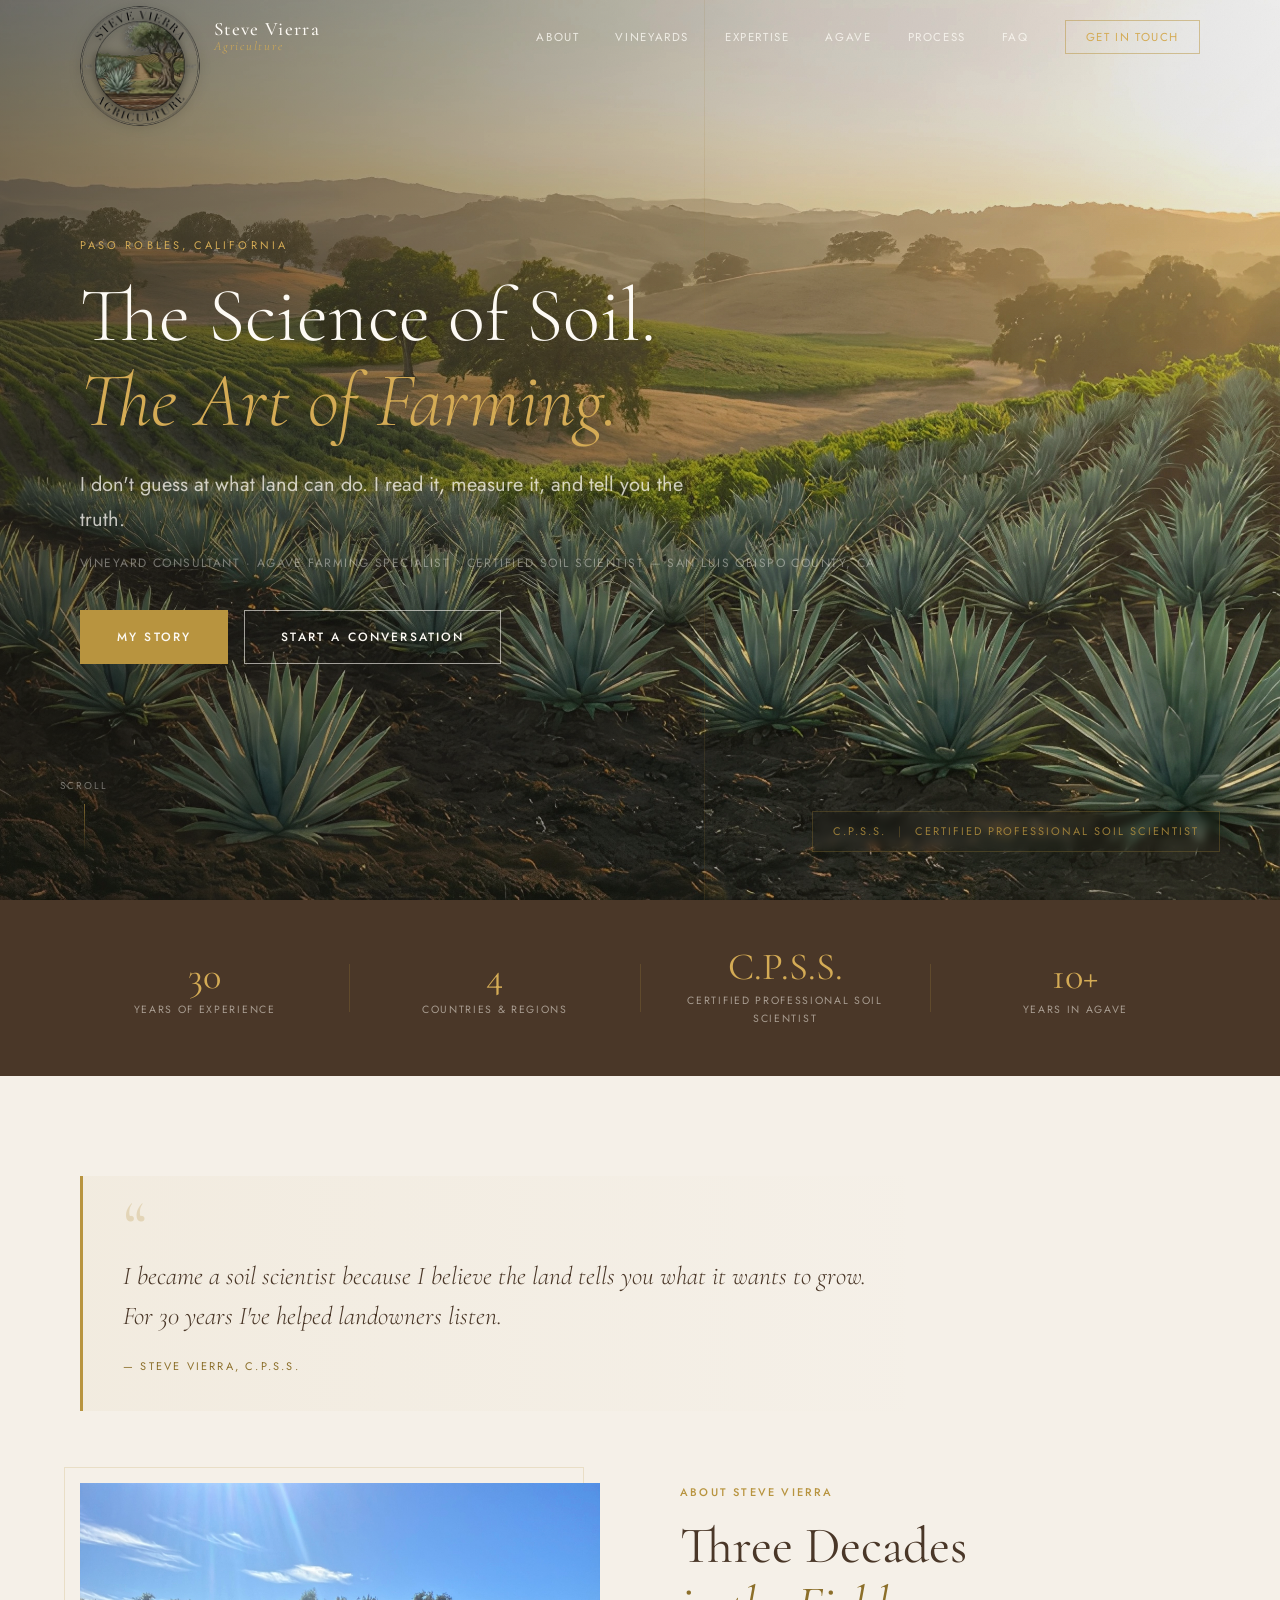
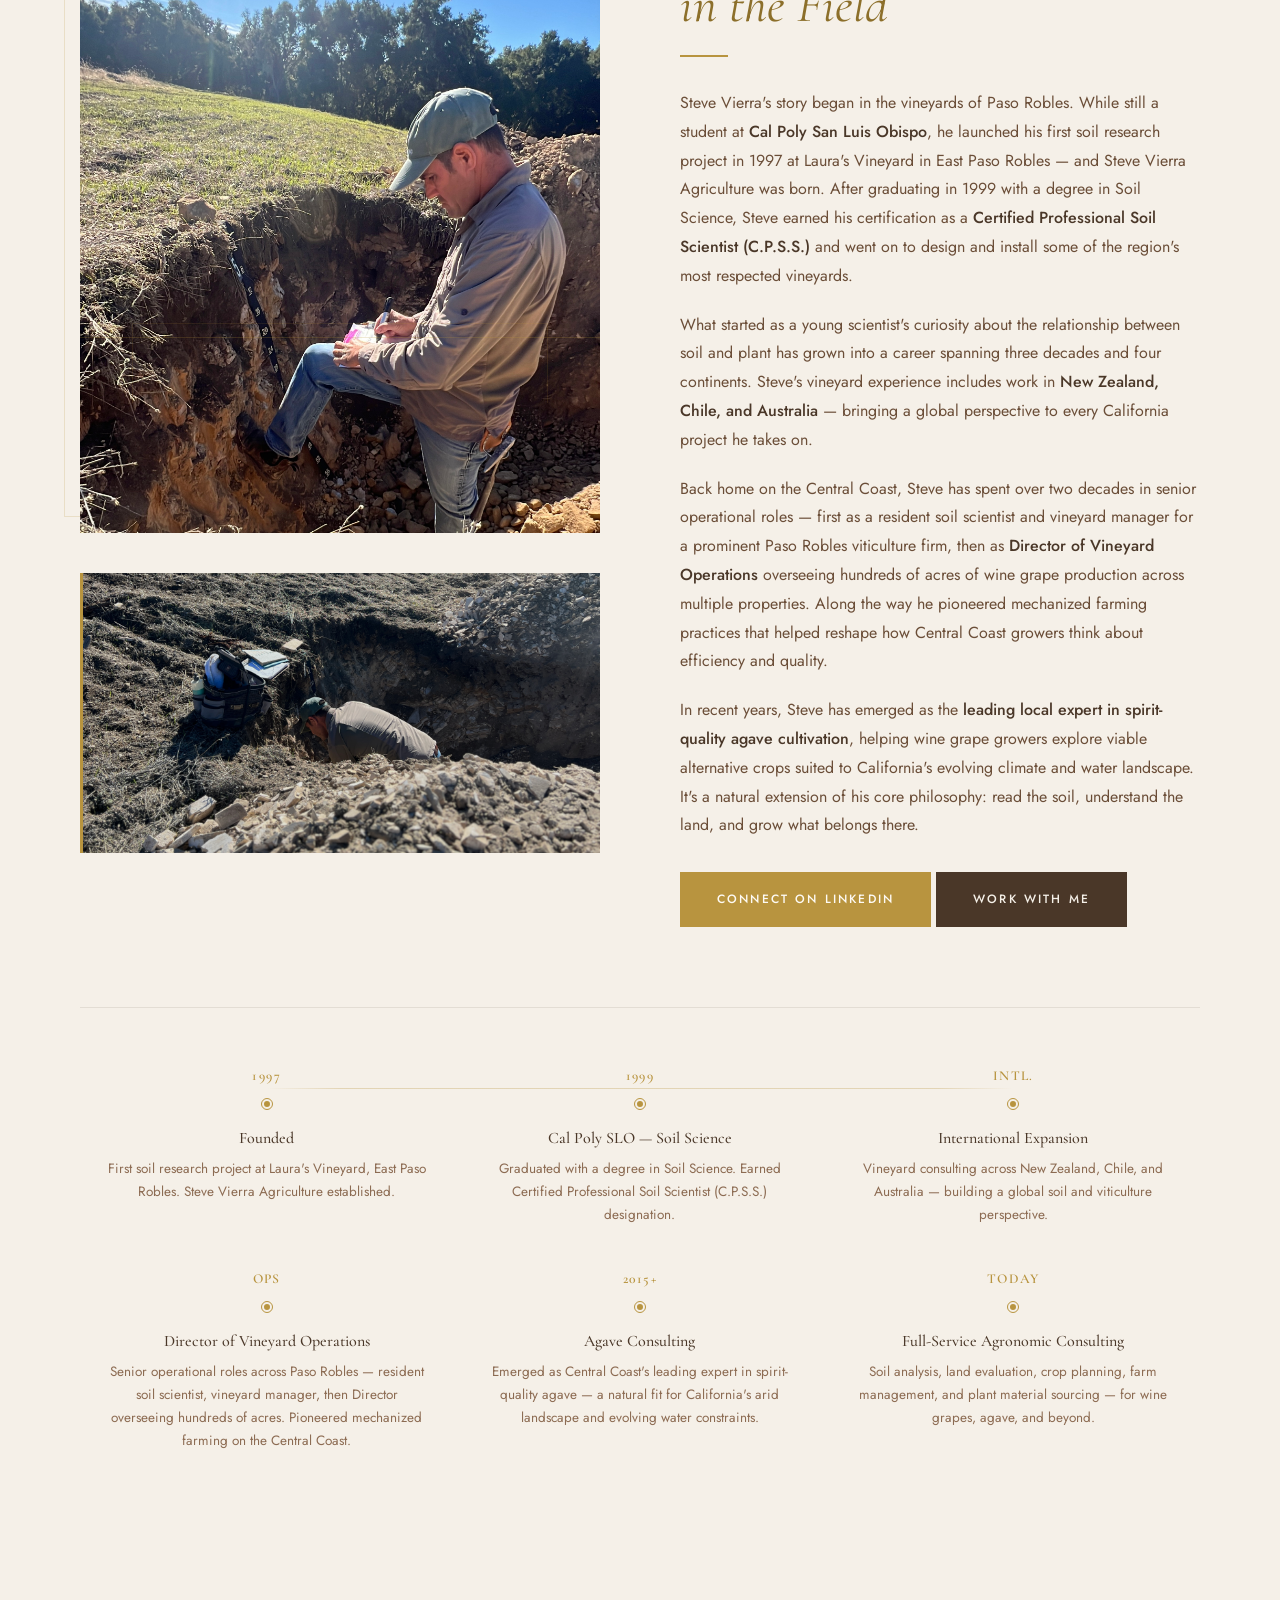
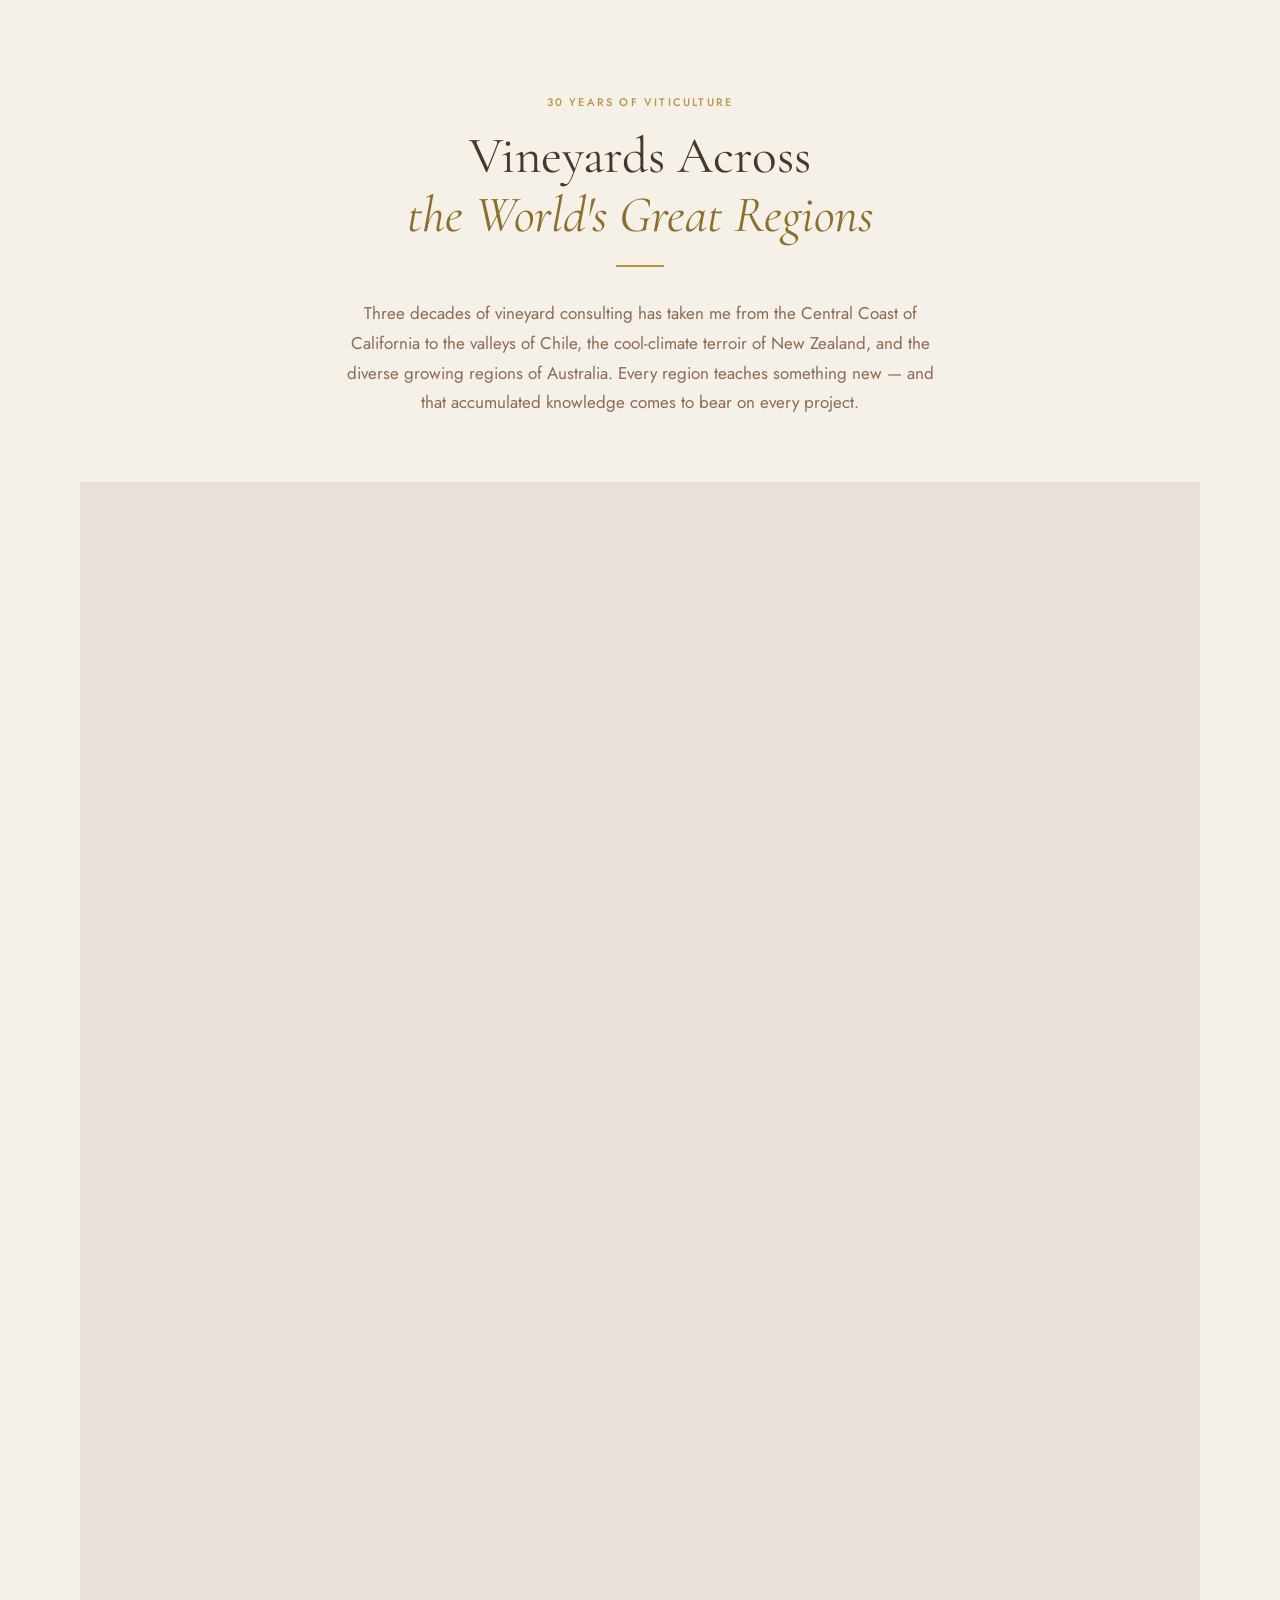
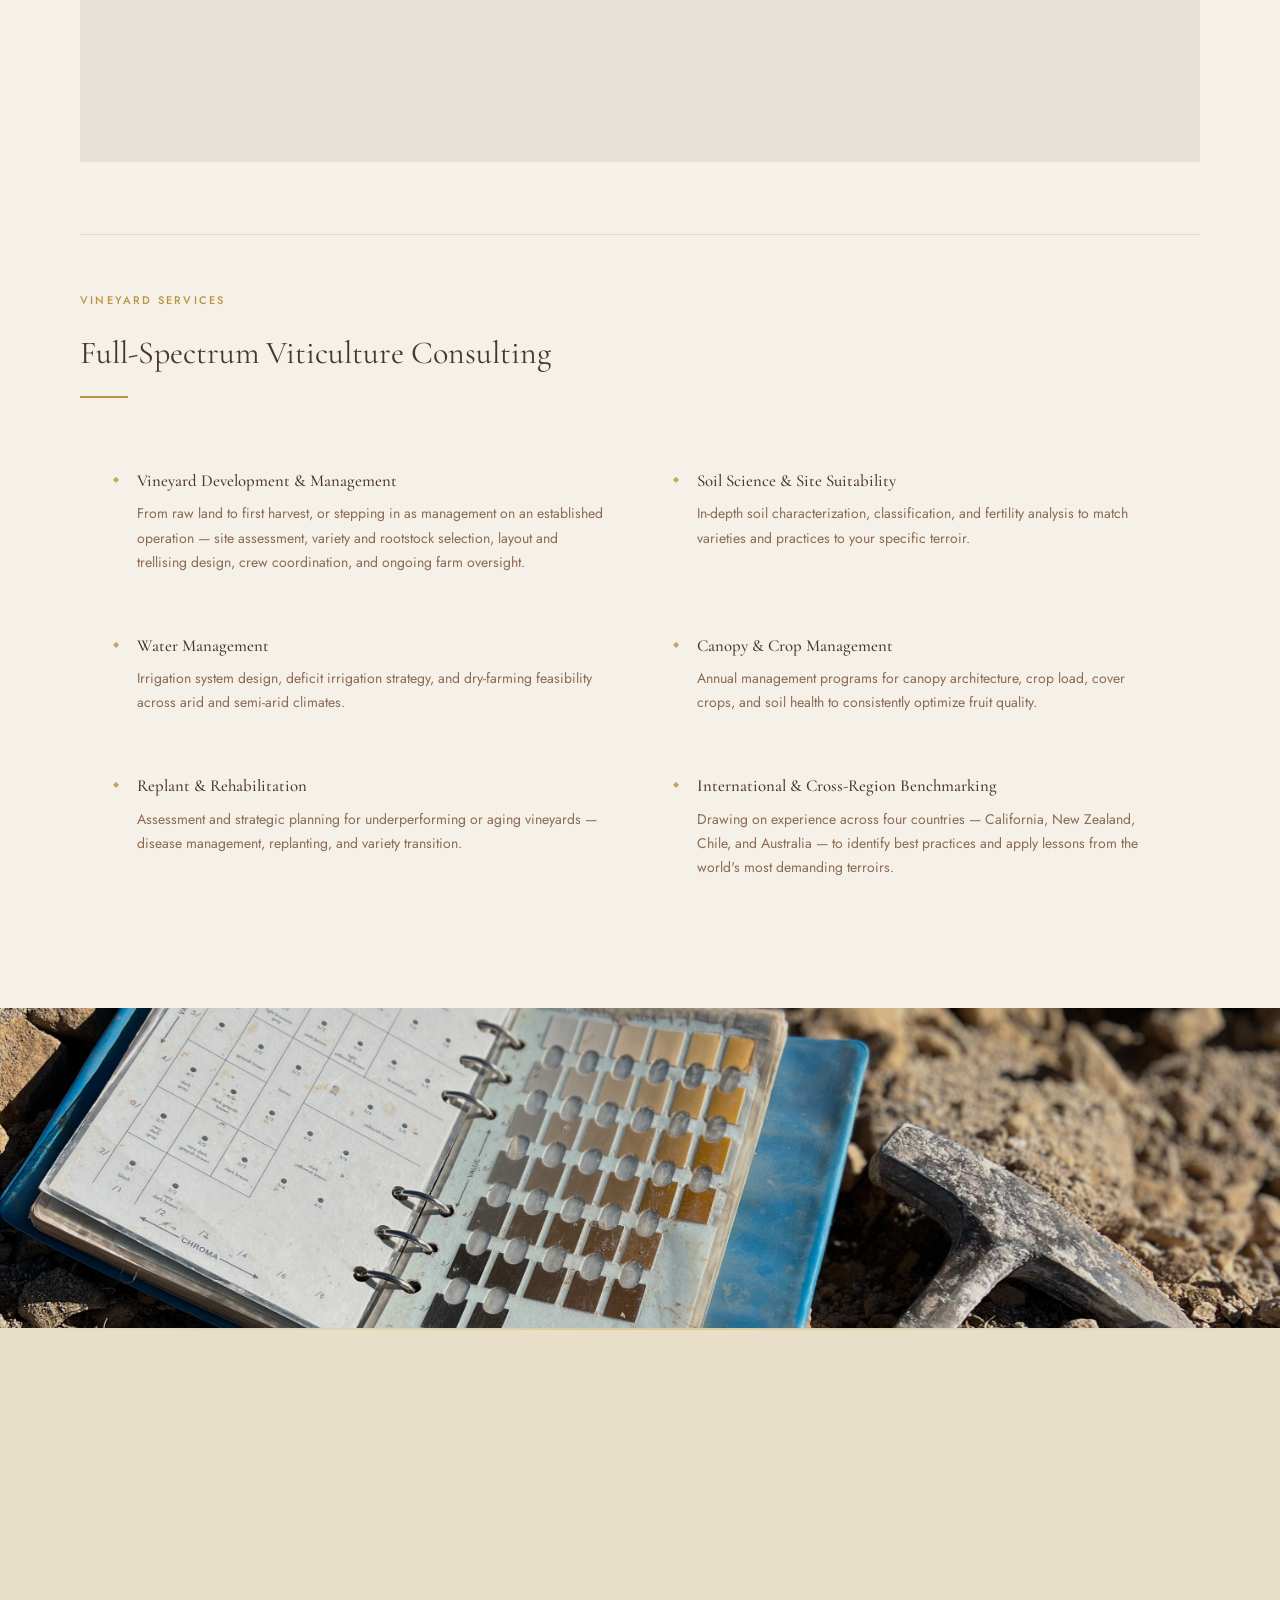
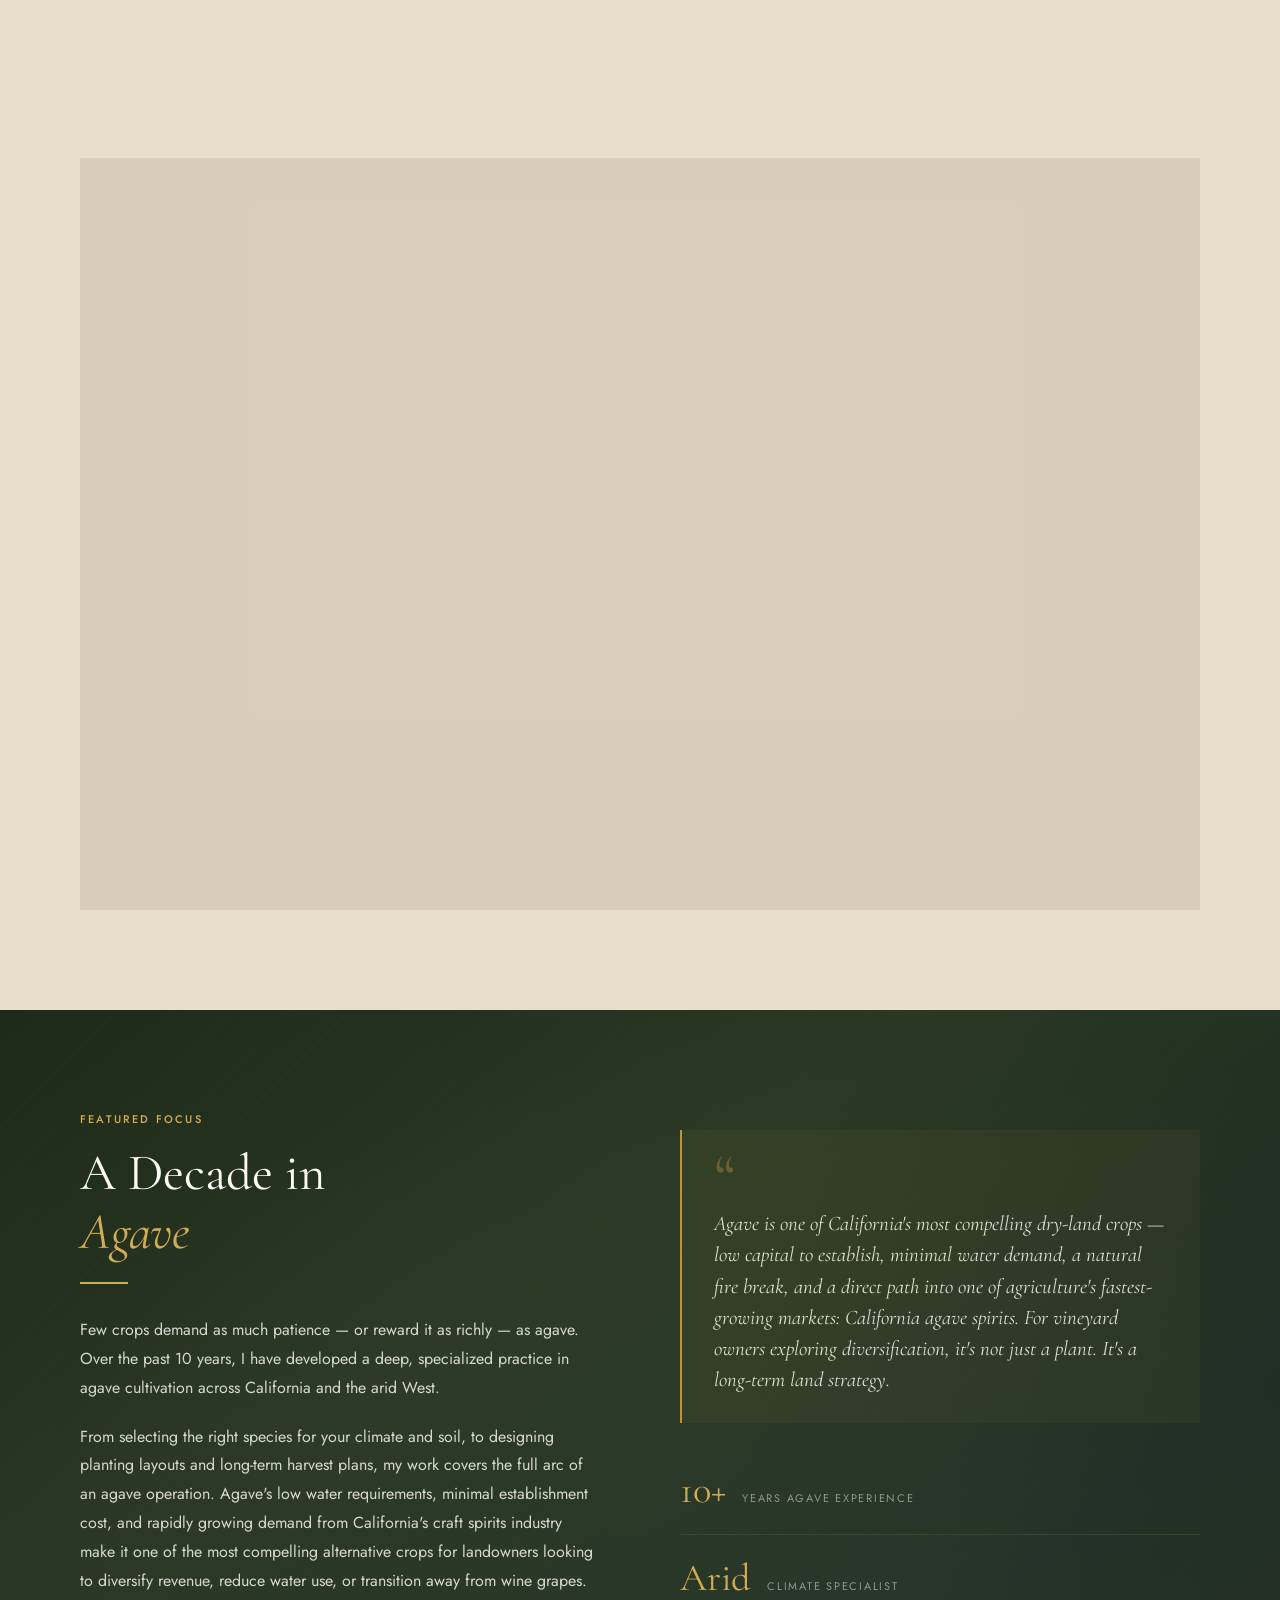
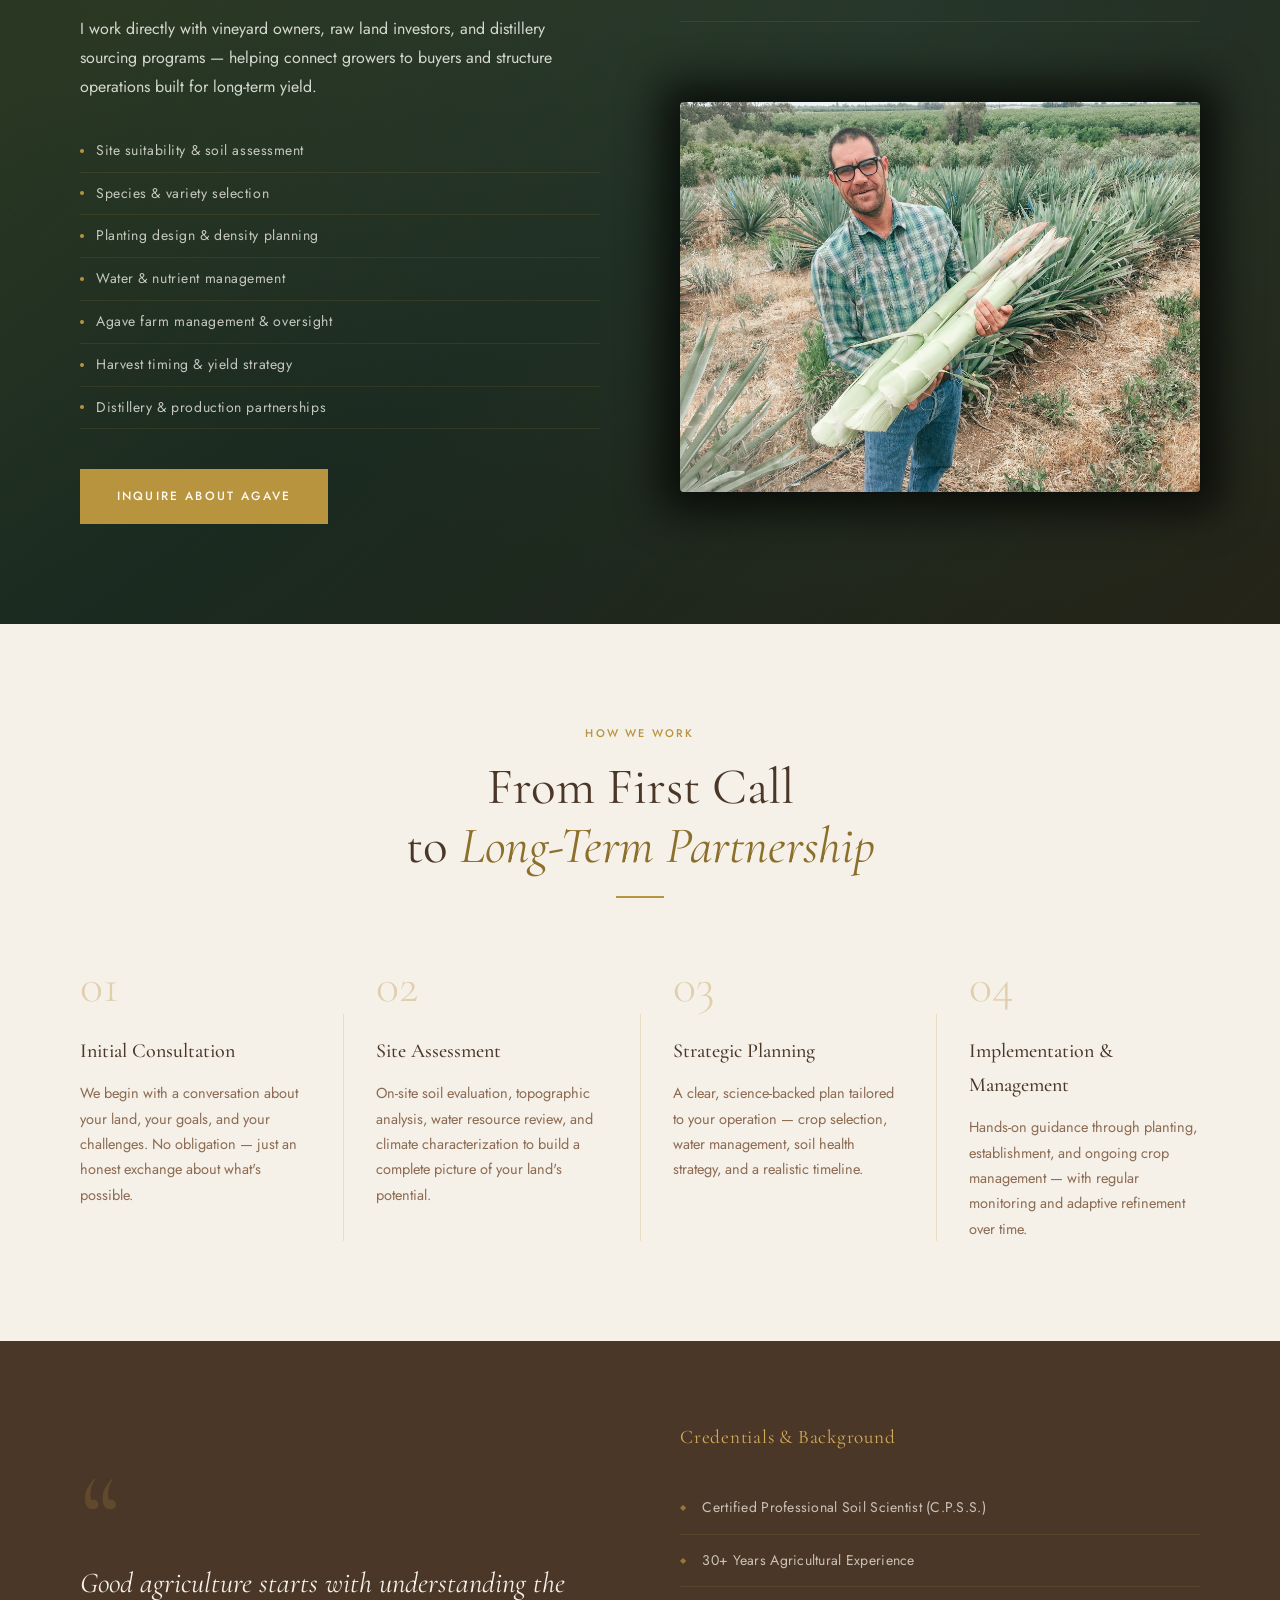
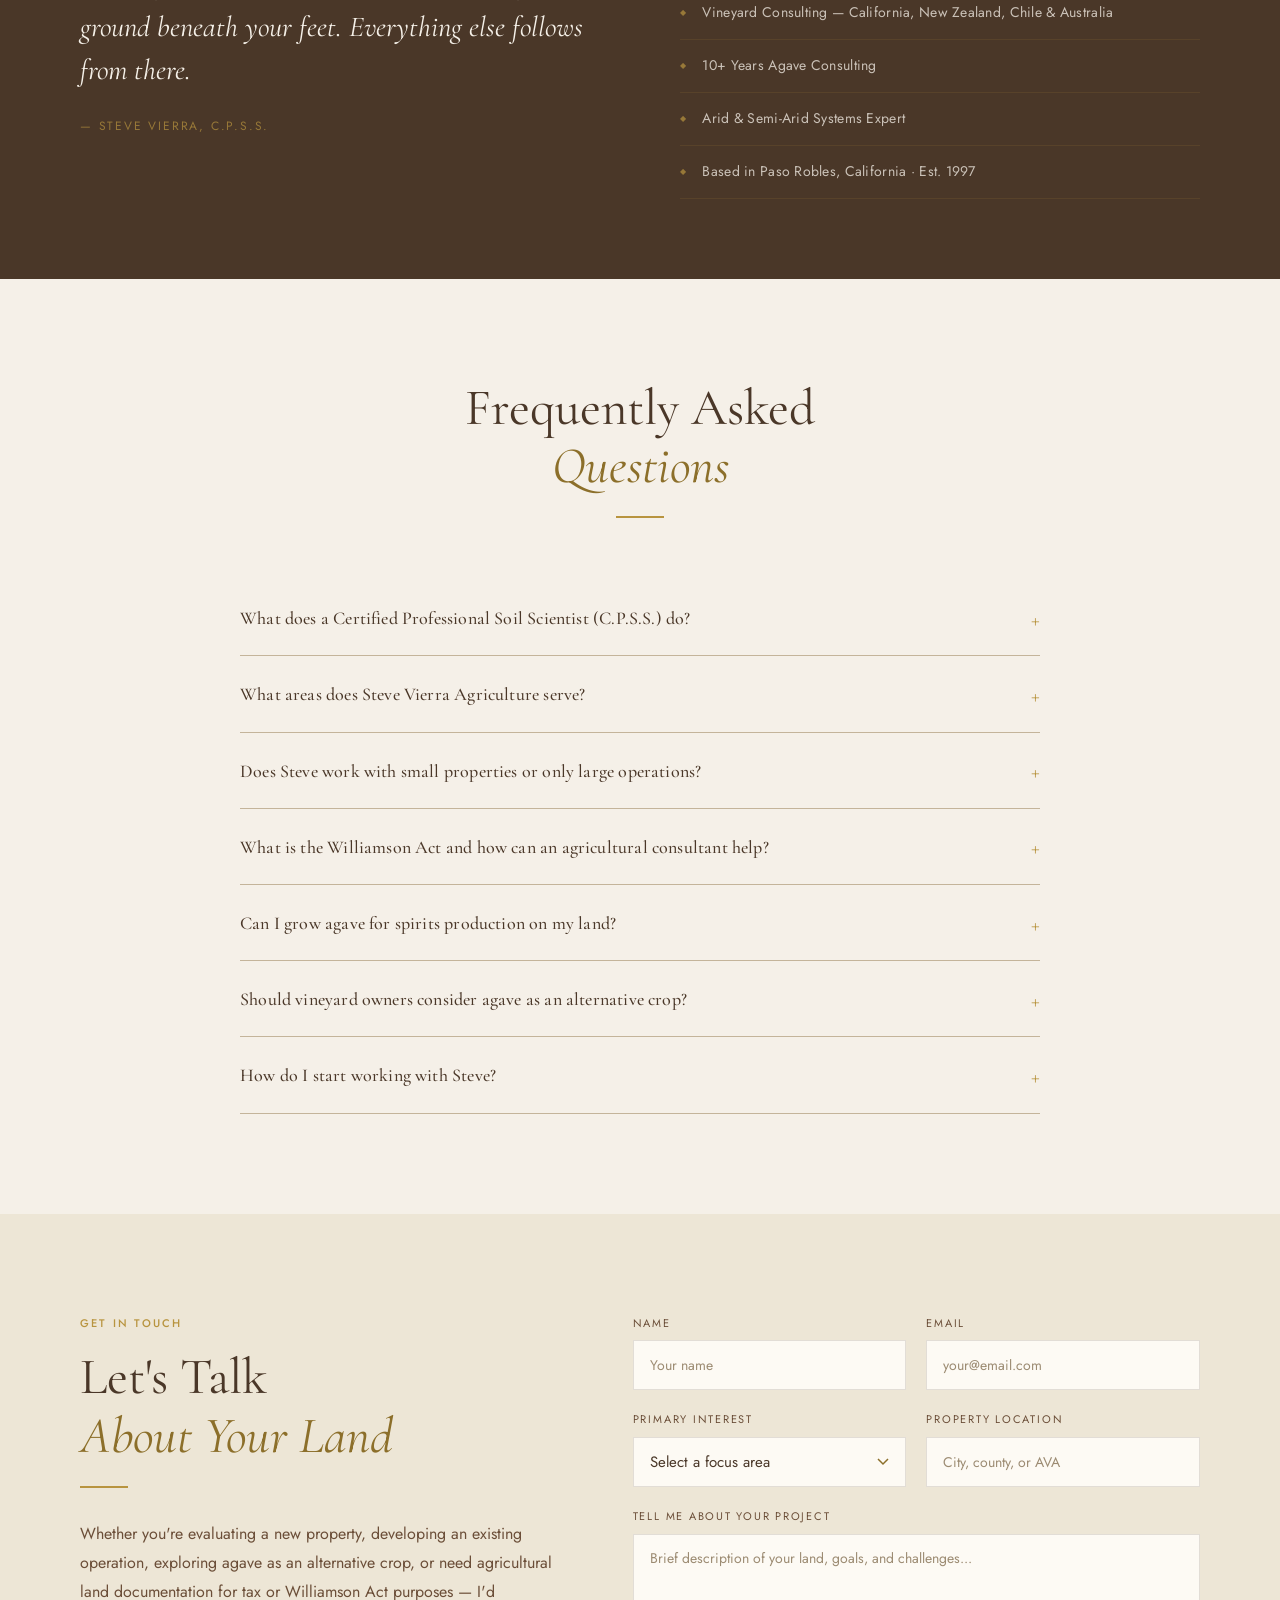
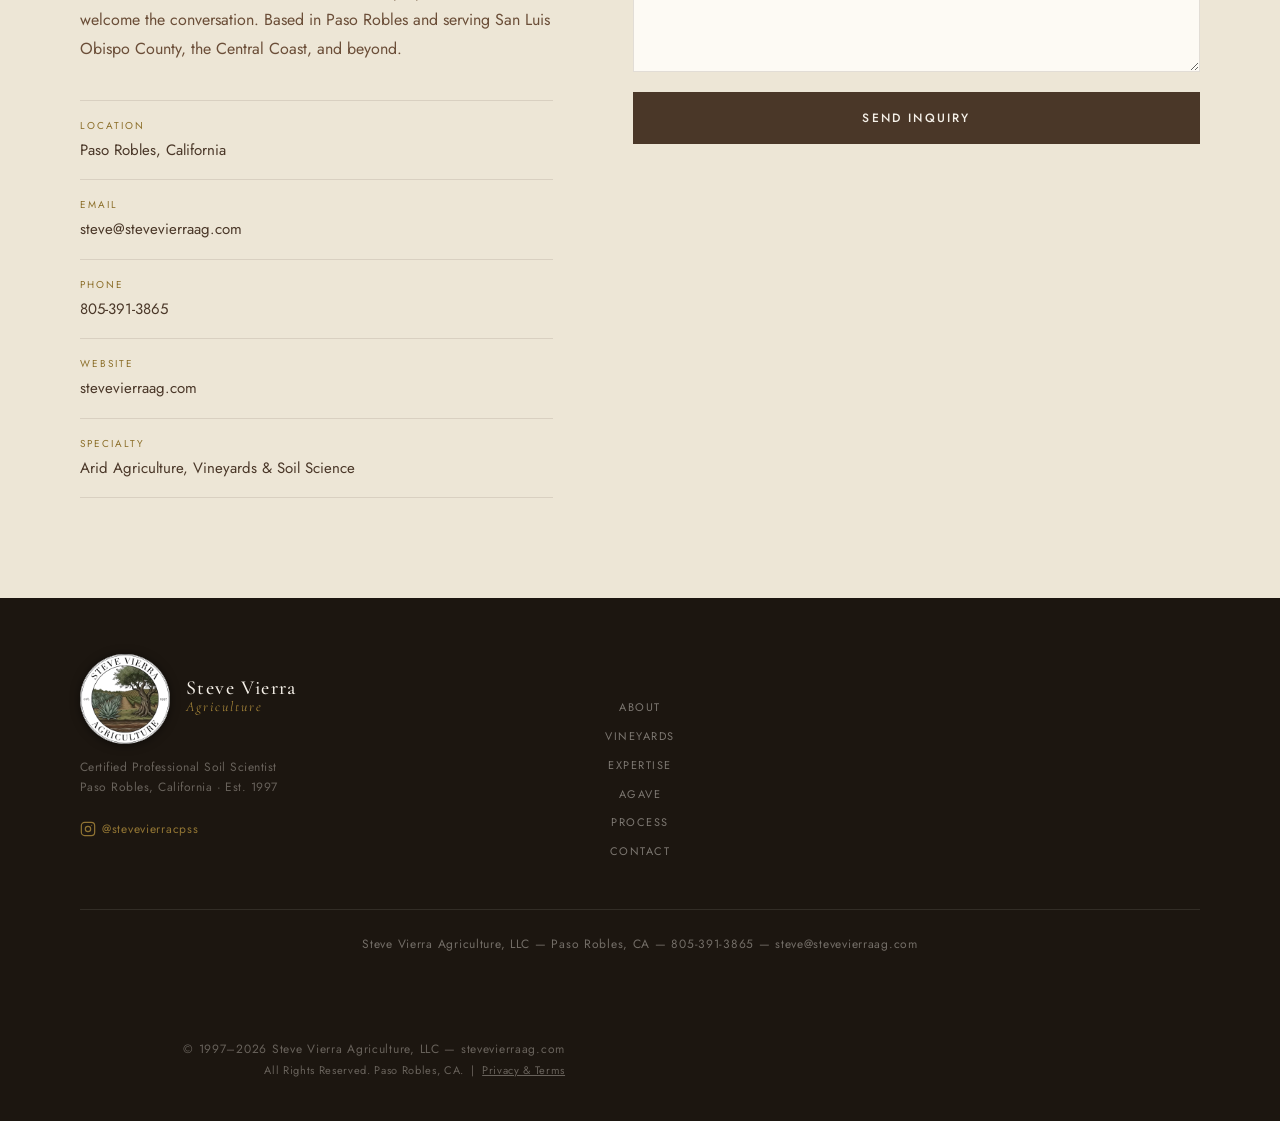
==== commit 39c9a3ed: "Merge: use 301KB logo variant for footer seal on index and privacy Brings the footer seal swap (9.5M" ====
--- a/index.html
+++ b/index.html
@@ -832,7 +832,7 @@
 
         <details class="faq-item">
           <summary>How do I start working with Steve?</summary>
-          <p>The first step is a no-obligation conversation about your land, your goals, and your challenges. Use the contact form below, call 805-391-3865, or email steve@stevevierraag.com to schedule an initial consultation.</p>
+          <p>The first step is a no-obligation conversation about your land, your goals, and your challenges. Use the contact form below, call 805-391-3865, or email <!--email_off-->steve@stevevierraag.com<!--/email_off--> to schedule an initial consultation.</p>
         </details>
 
       </div>
@@ -854,7 +854,7 @@
           </div>
           <div class="contact-item">
             <span class="contact-label">Email</span>
-            <span class="contact-value"><a href="mailto:steve@stevevierraag.com">steve@stevevierraag.com</a></span>
+            <span class="contact-value"><!--email_off--><a href="mailto:steve@stevevierraag.com">steve@stevevierraag.com</a><!--/email_off--></span>
           </div>
           <div class="contact-item">
             <span class="contact-label">Phone</span>
@@ -941,12 +941,12 @@
           <span itemprop="addressLocality">Paso Robles</span>,
           <span itemprop="addressRegion">CA</span> &mdash;
           <a href="tel:+18053913865" itemprop="telephone">805-391-3865</a> &mdash;
-          <a href="mailto:steve@stevevierraag.com" itemprop="email">steve@stevevierraag.com</a>
+          <!--email_off--><a href="mailto:steve@stevevierraag.com" itemprop="email">steve@stevevierraag.com</a><!--/email_off-->
         </p>
       </div>
       <div class="footer-copy">
         <p>&copy; 1997&ndash;2026 Steve Vierra Agriculture, LLC &mdash; stevevierraag.com</p>
-        <p class="footer-small">All Rights Reserved. Paso Robles, CA. &nbsp;|&nbsp; <a href="/privacy.html" style="color:inherit;text-decoration:underline;">Privacy &amp; Terms</a></p>
+        <p class="footer-small">All Rights Reserved. Paso Robles, CA. &nbsp;|&nbsp; <a href="/privacy" style="color:inherit;text-decoration:underline;">Privacy &amp; Terms</a></p>
       </div>
     </div>
   </footer>
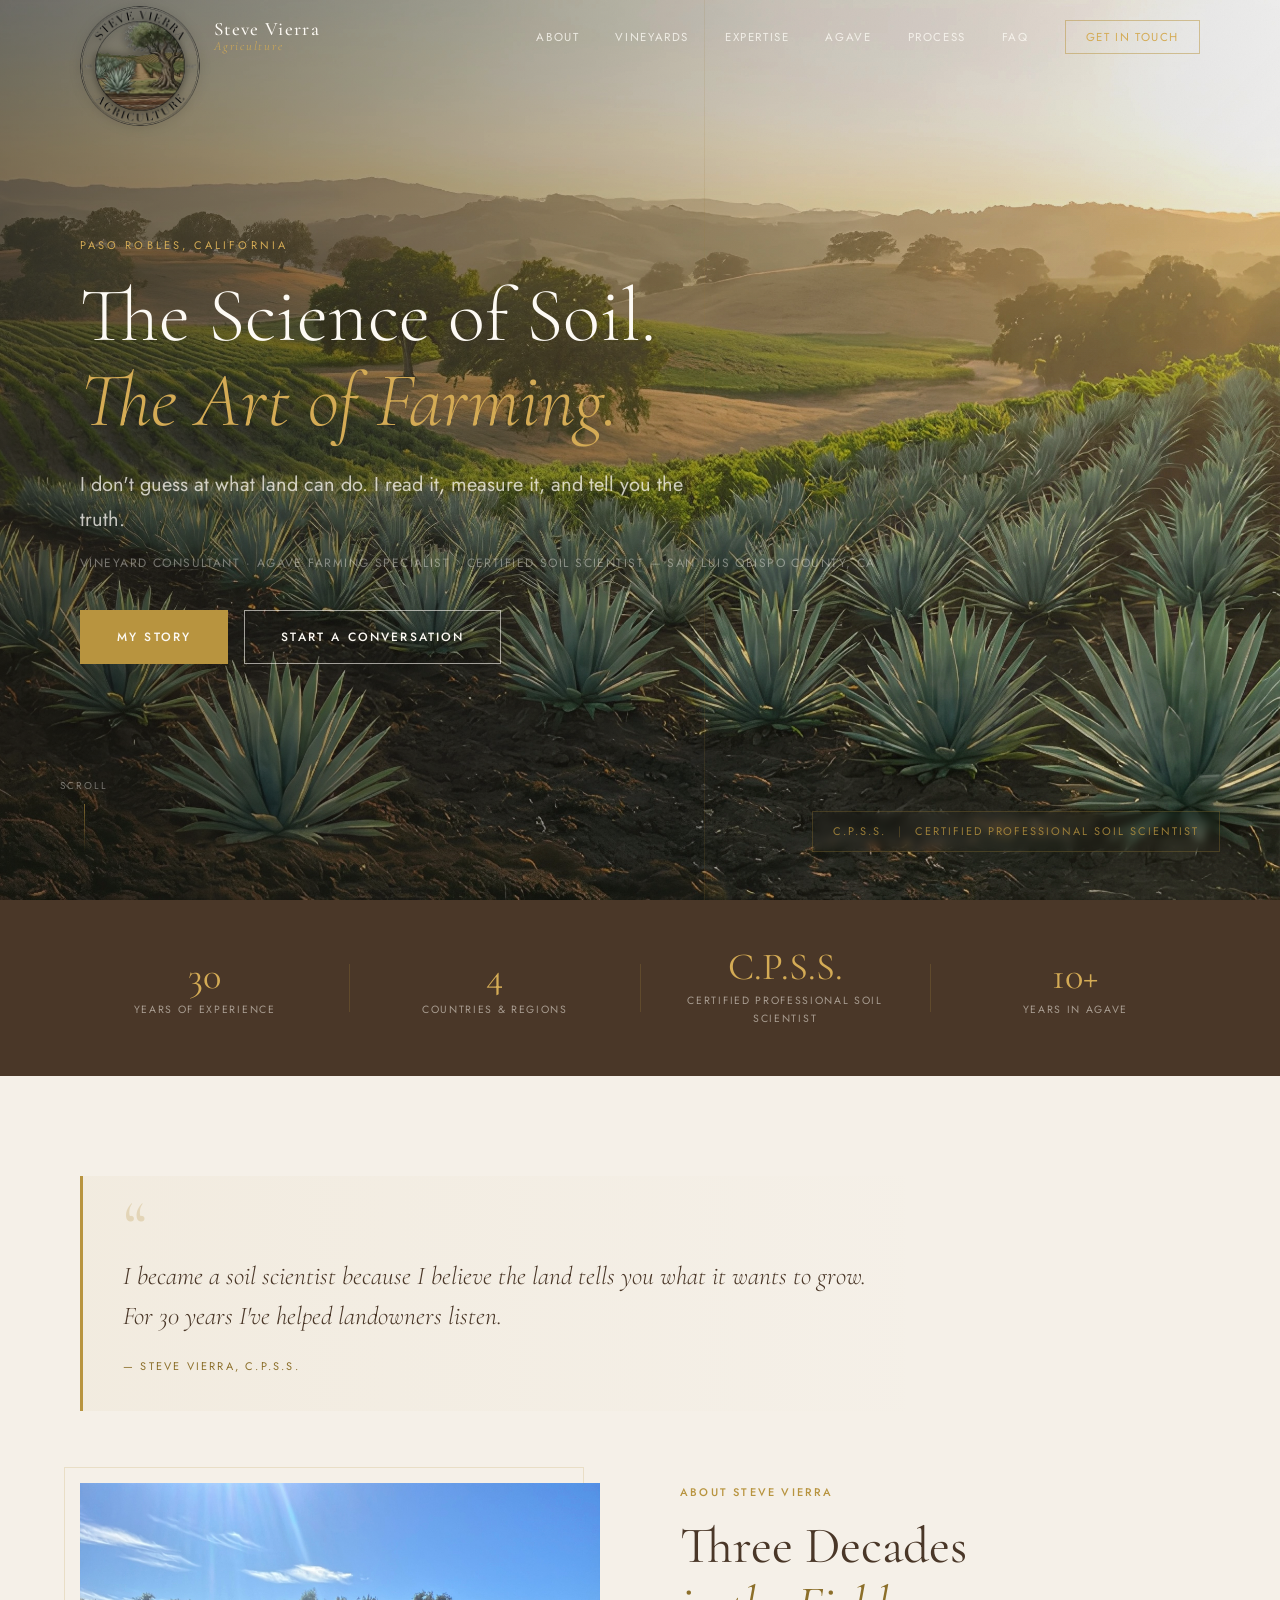
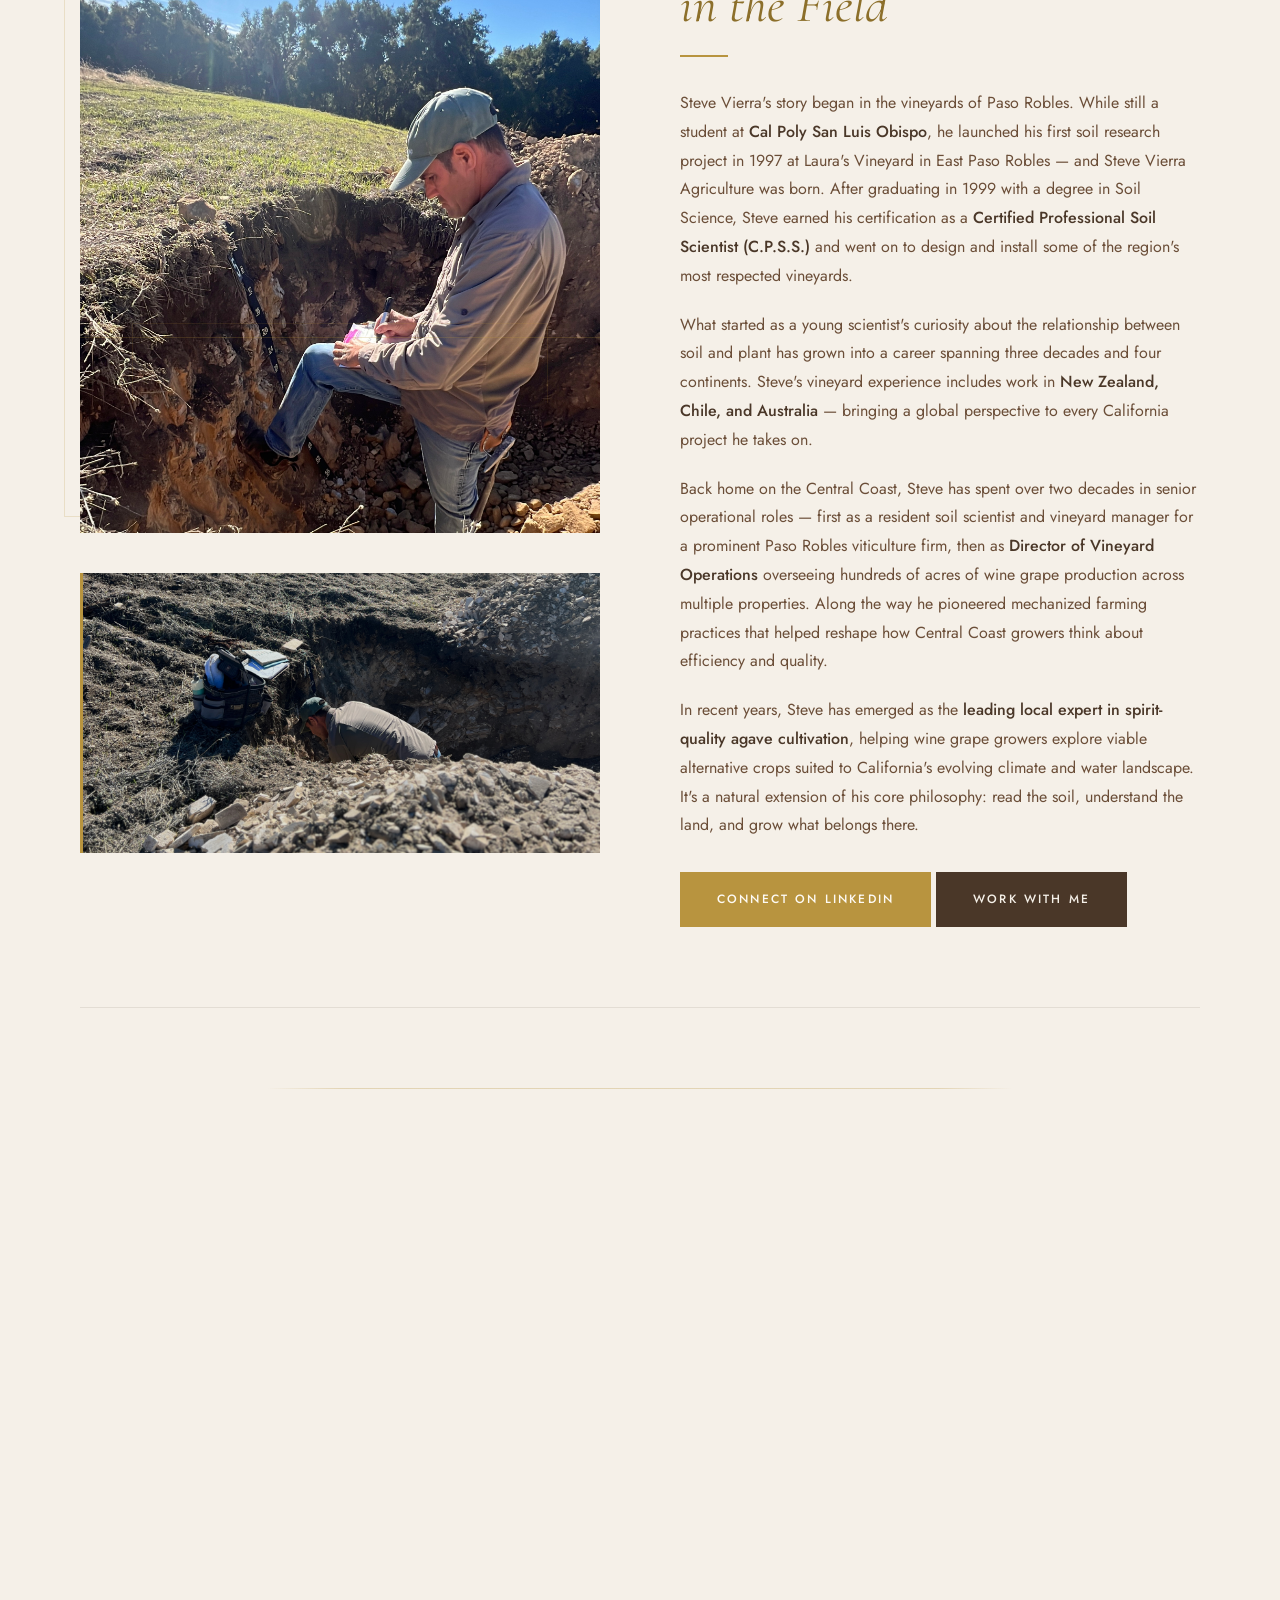
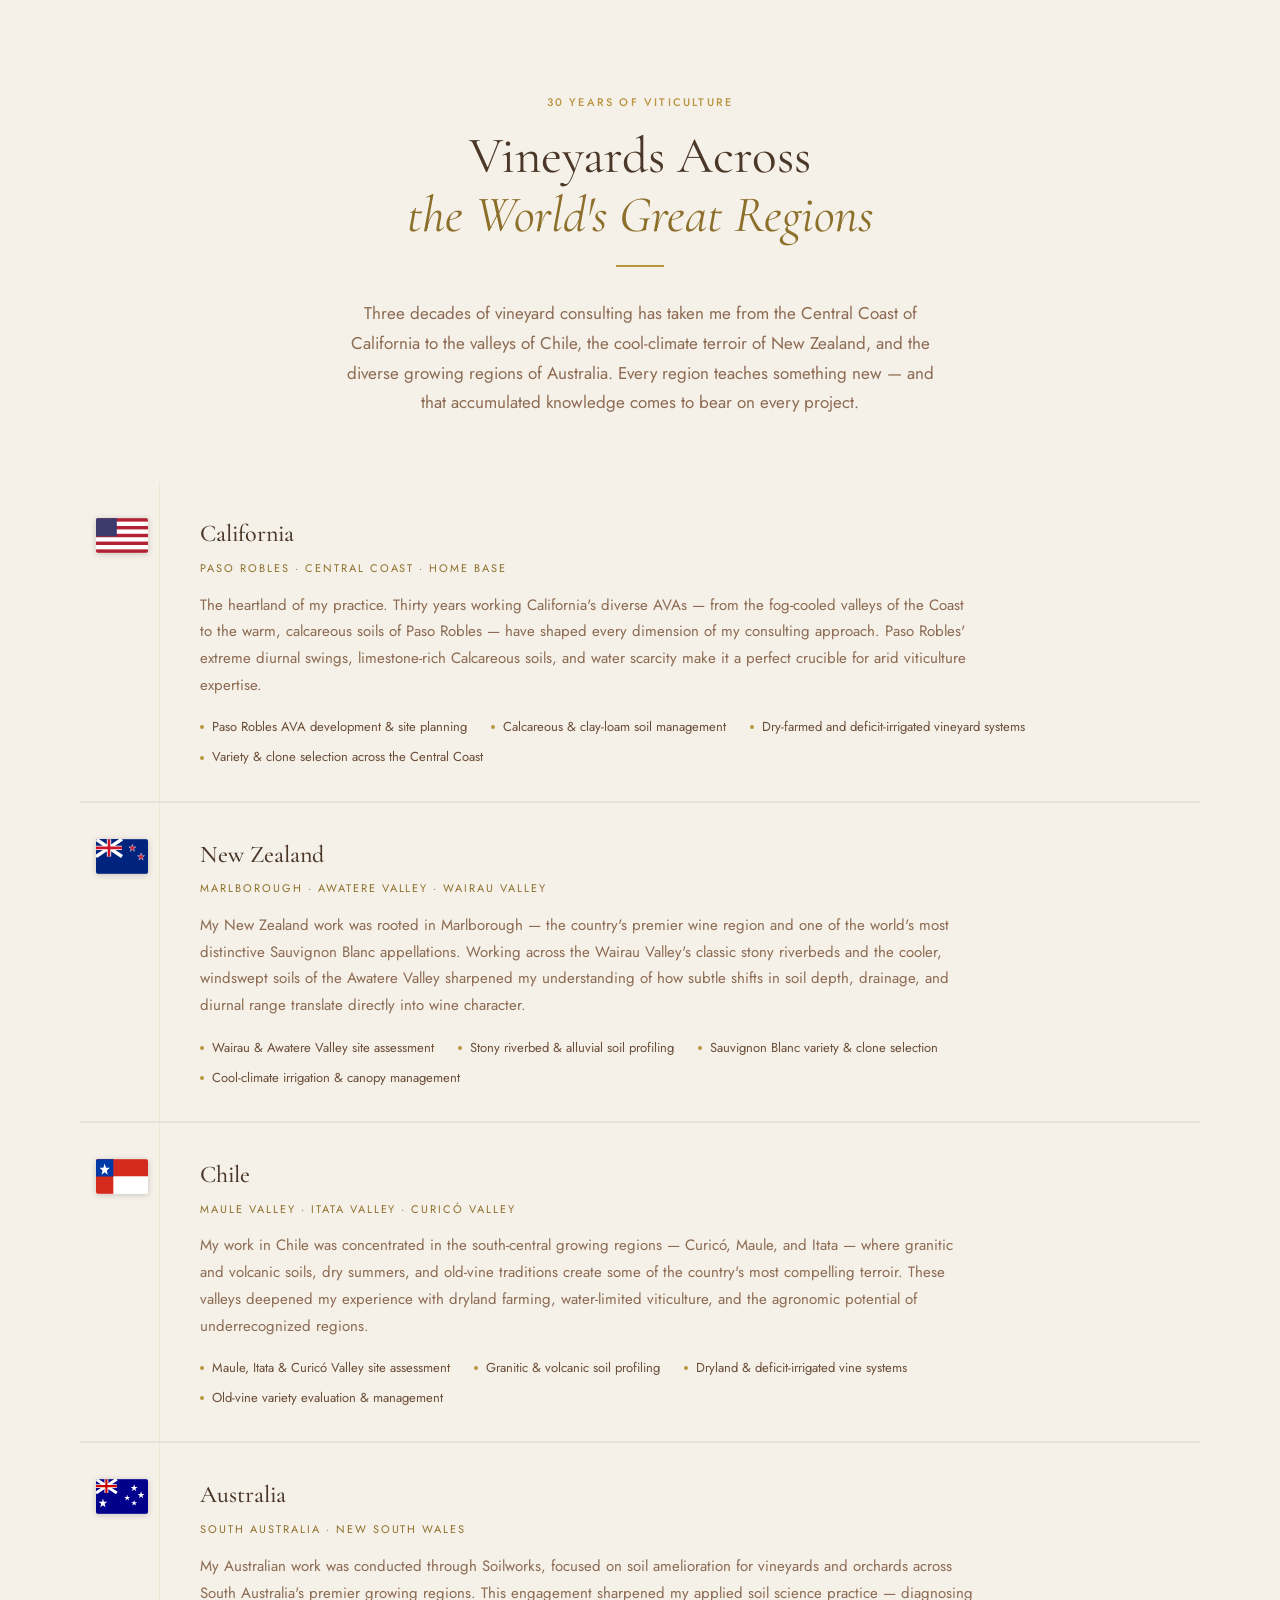
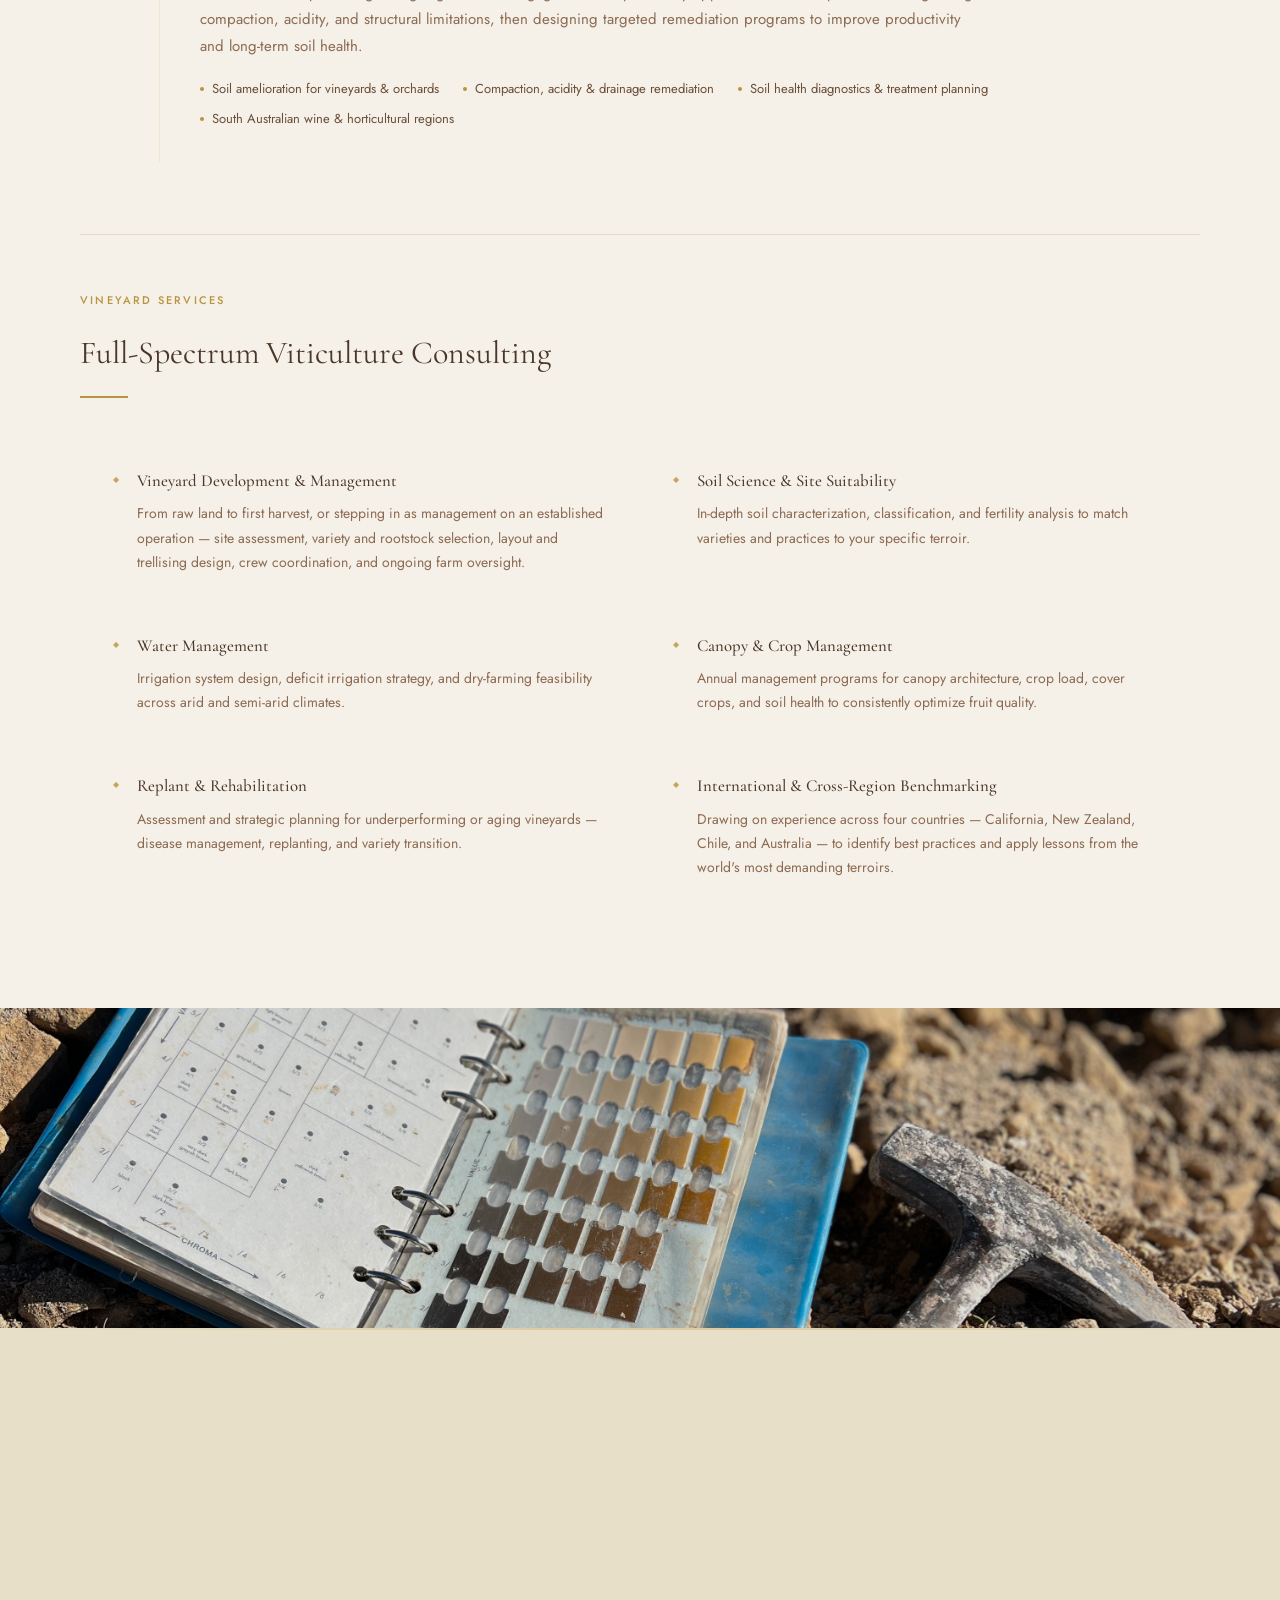
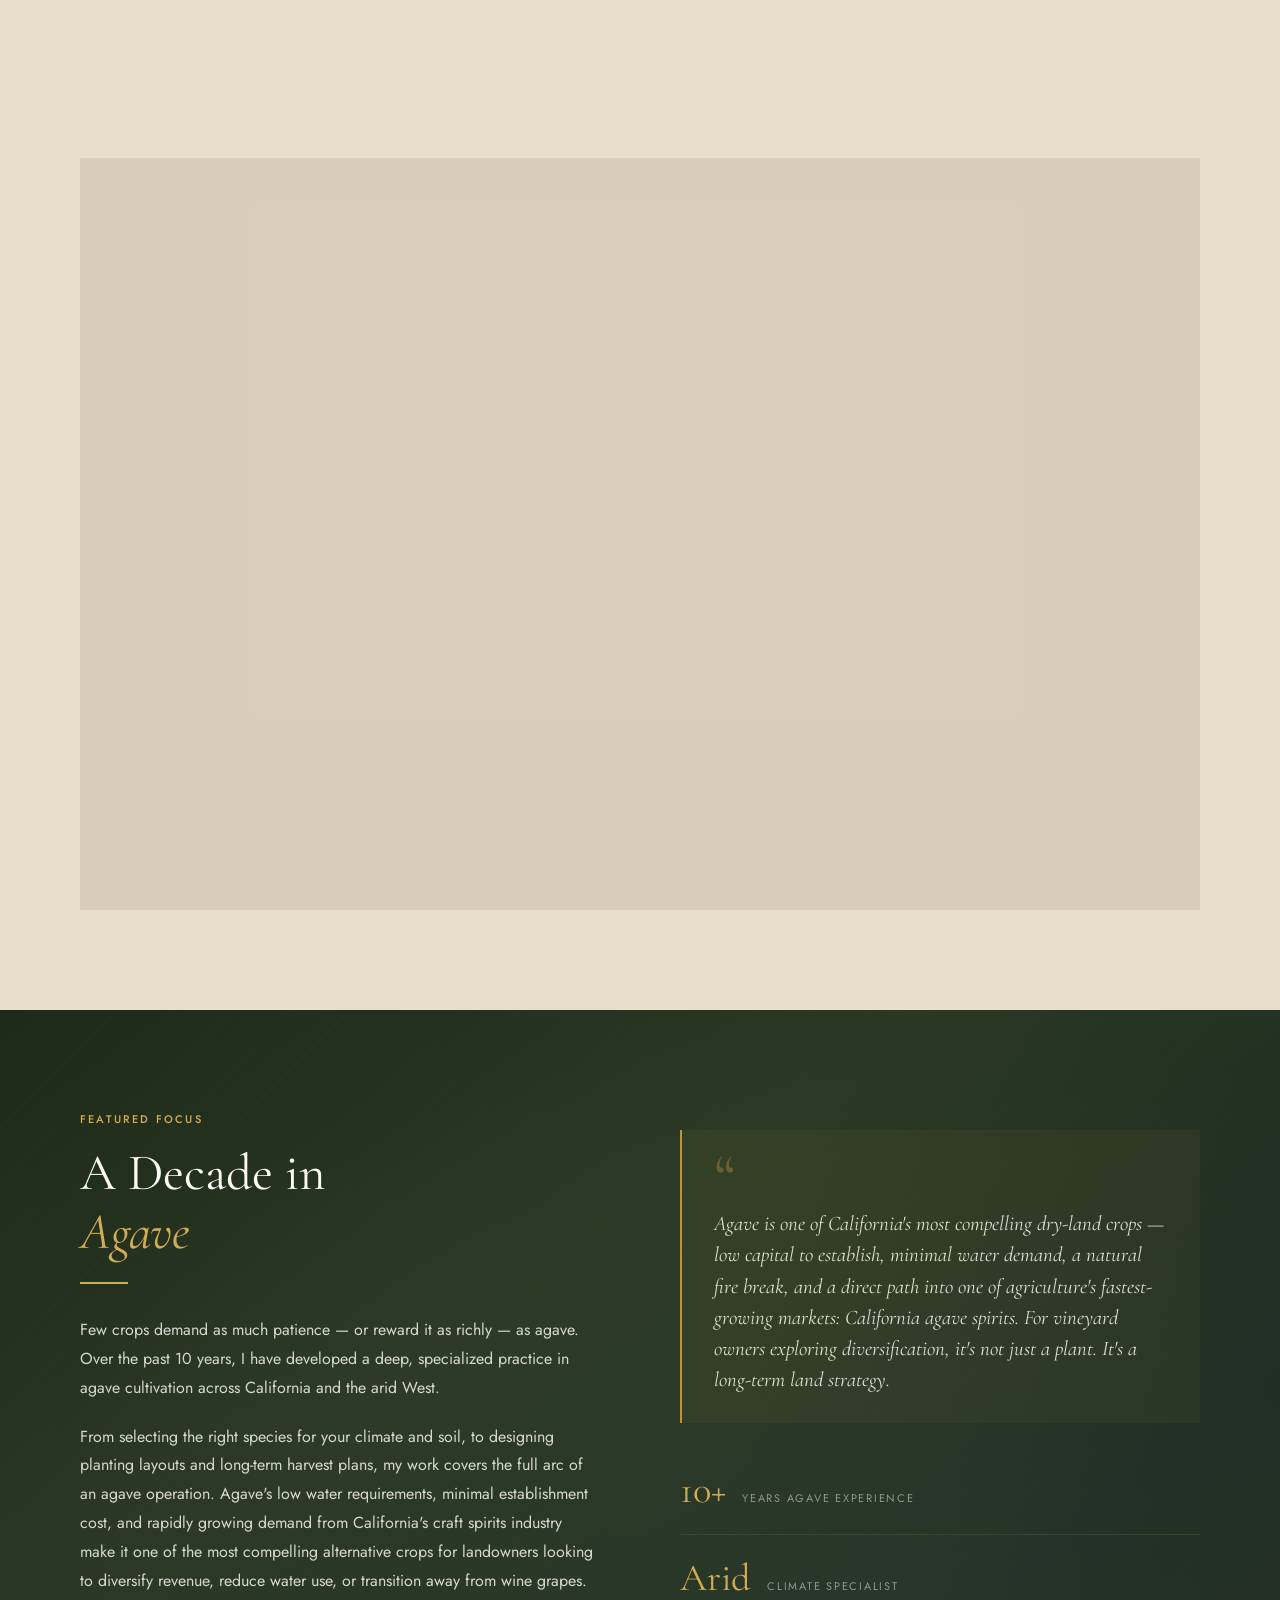
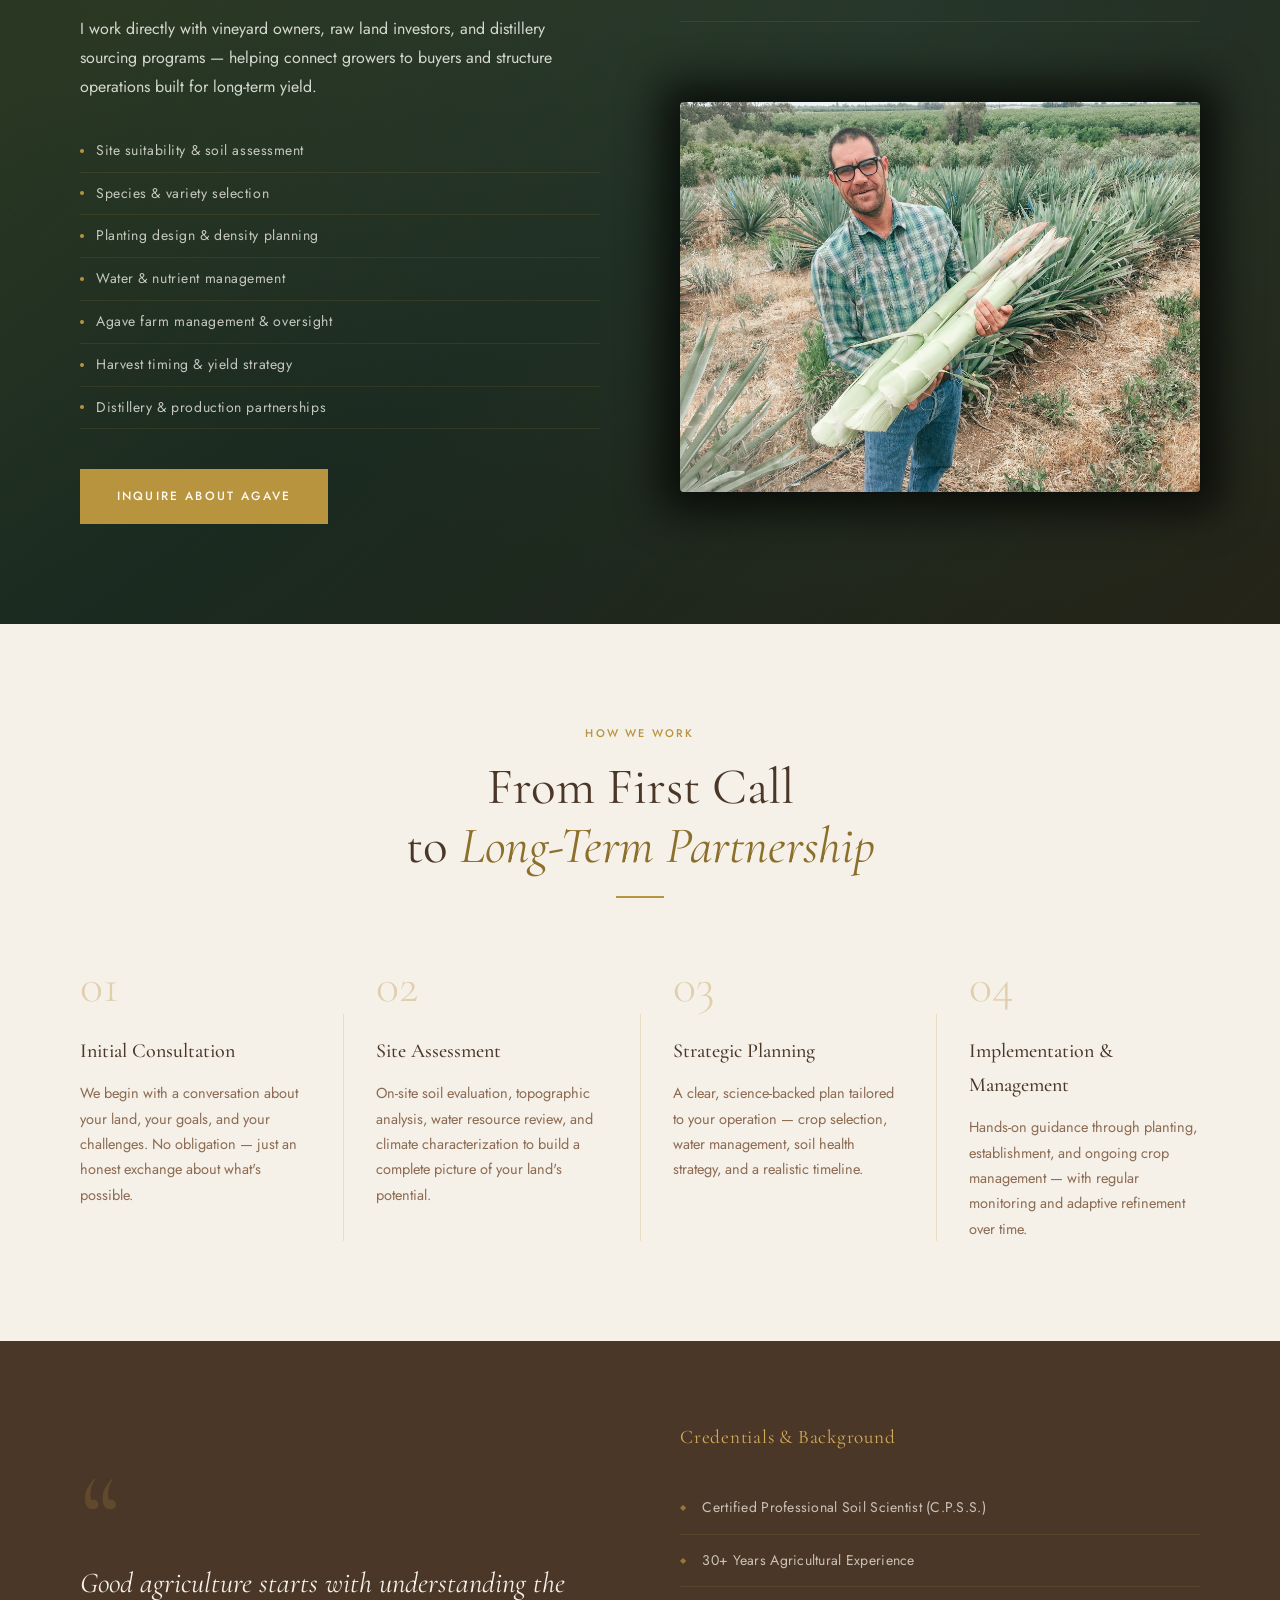
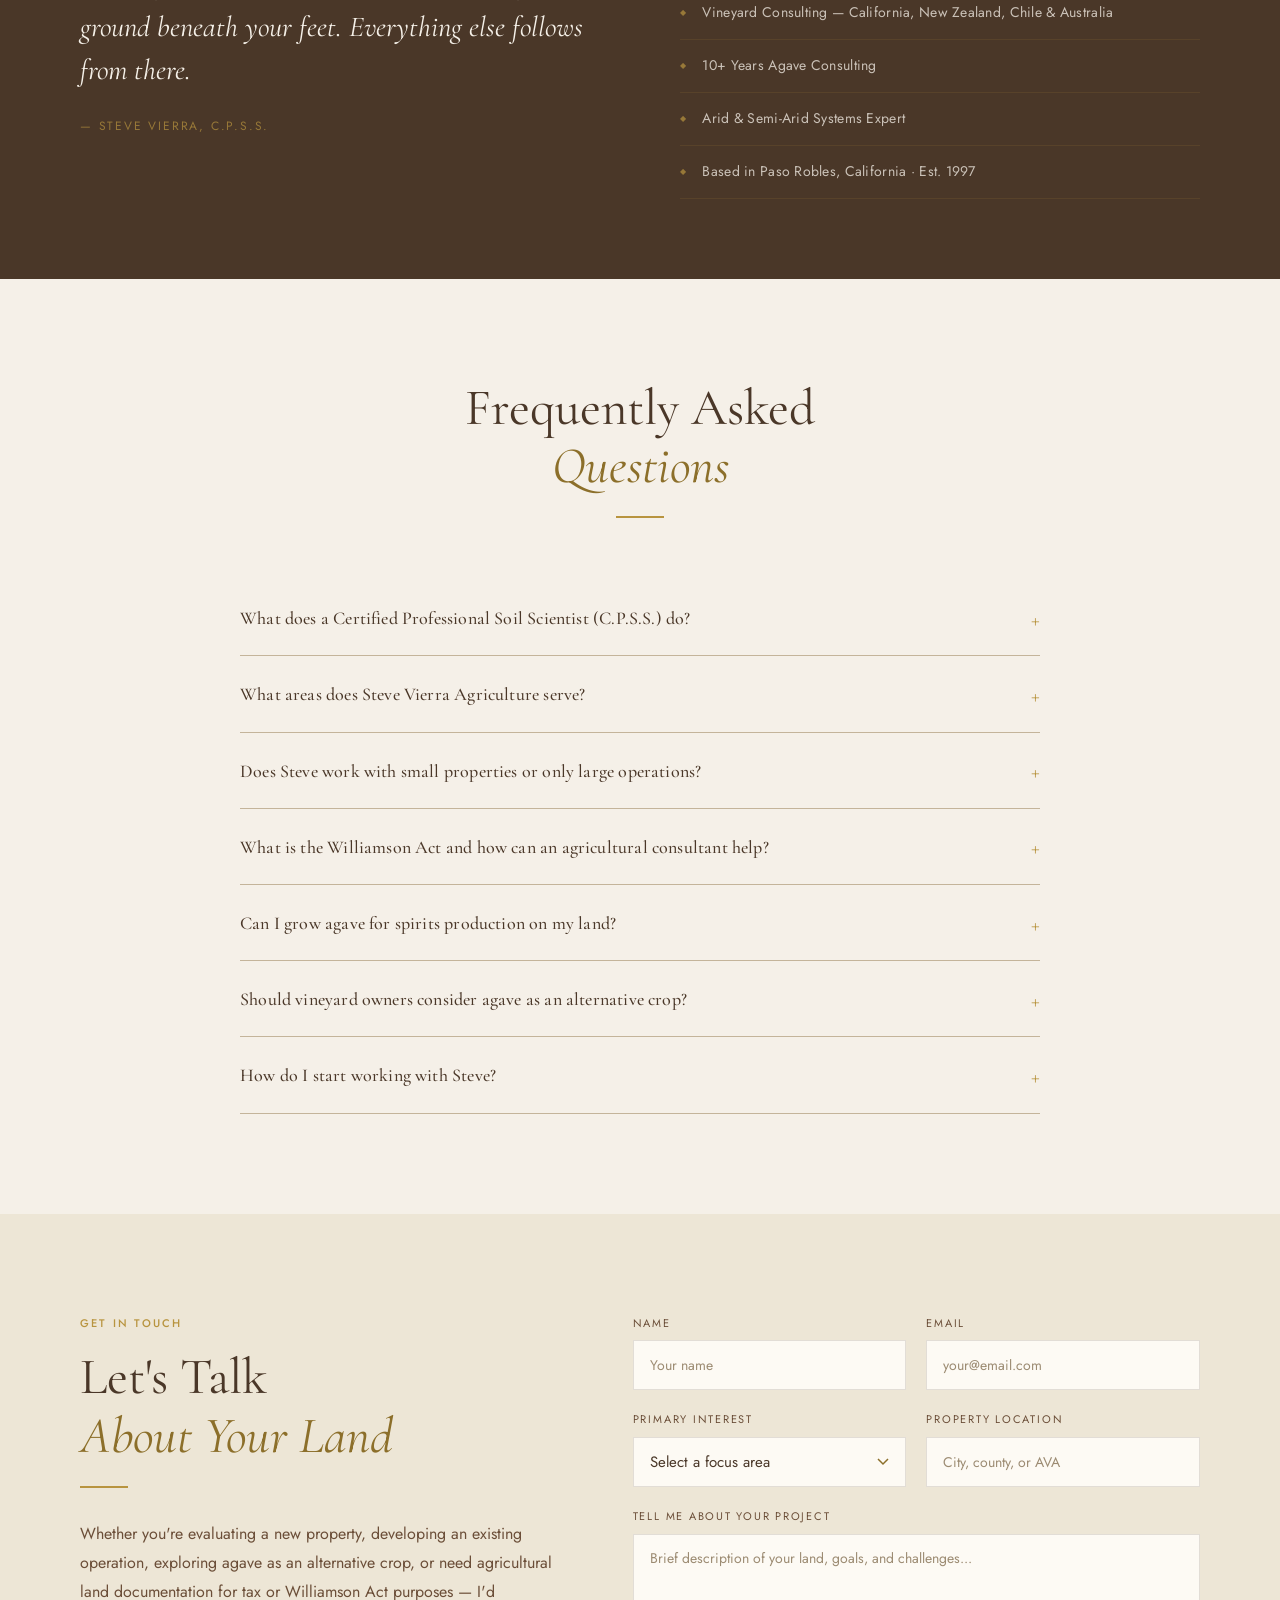
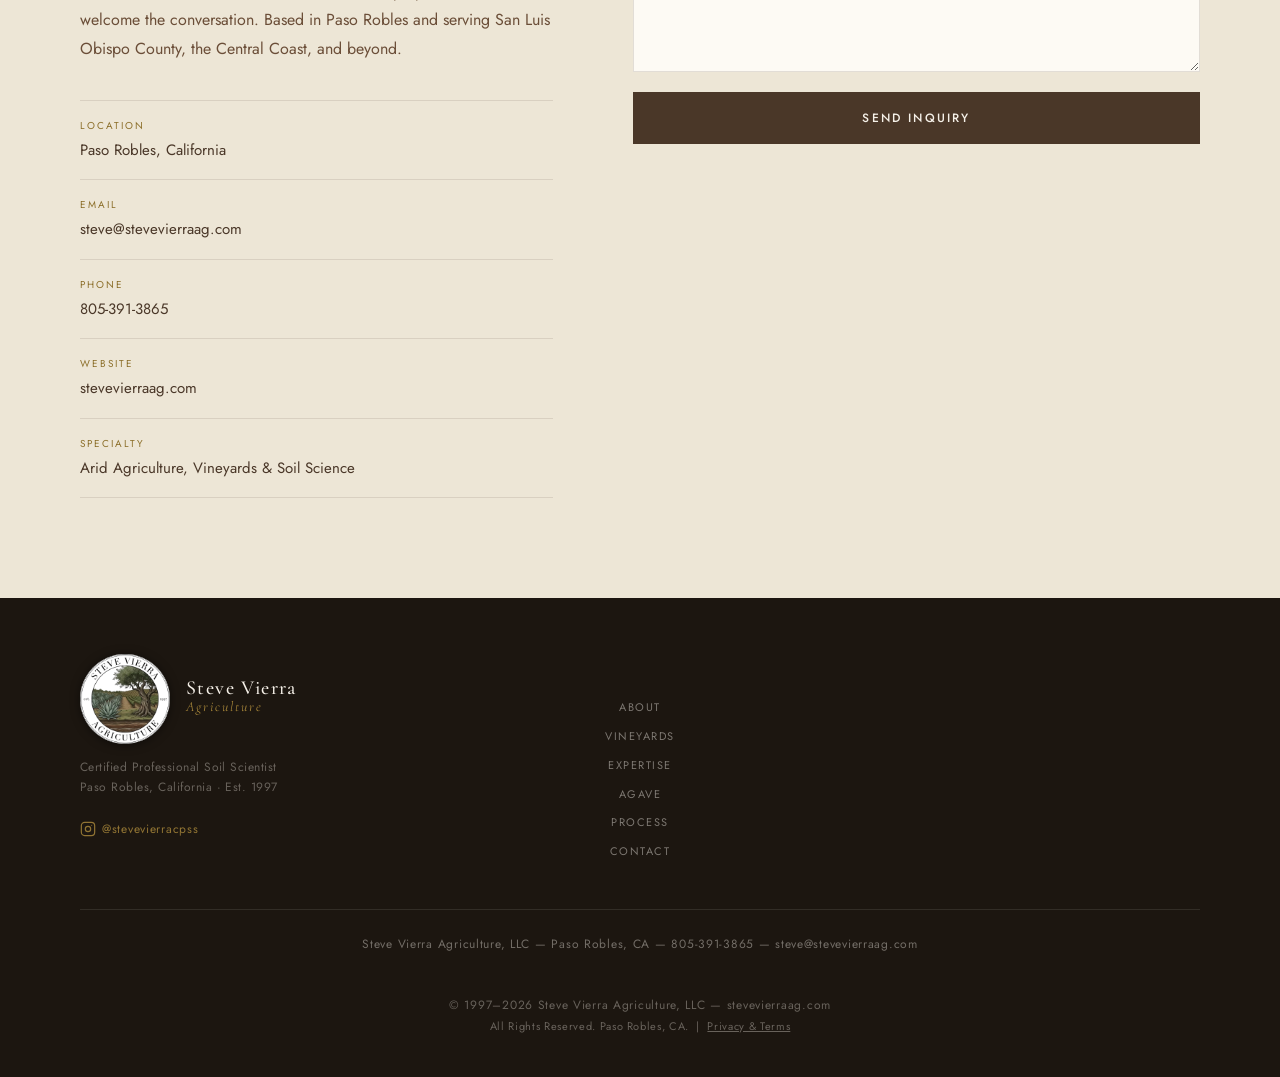
==== commit a7c7956a: "Consolidate JSON-LD into one business entity and correct service areas The homepage @graph described" ====
--- a/index.html
+++ b/index.html
@@ -26,15 +26,16 @@
     "@context": "https://schema.org",
     "@graph": [
       {
-        "@type": "LocalBusiness",
+        "@type": "ProfessionalService",
         "@id": "https://stevevierraag.com/#business",
         "name": "Steve Vierra Agriculture",
         "legalName": "Steve Vierra Agriculture, LLC",
         "url": "https://stevevierraag.com/",
-        "logo": "https://stevevierraag.com/logo.png",
+        "logo": "https://stevevierraag.com/logo-transparent.png",
         "image": "https://stevevierraag.com/images/about-steve.JPG",
-        "description": "Agricultural consulting firm specializing in soil science, vineyard development, and agave cultivation. Certified Professional Soil Scientist (C.P.S.S.) with 30 years of experience across California, New Zealand, Chile, and Australia.",
+        "description": "Agricultural consulting firm specializing in soil science, vineyard development, and agave cultivation. Certified Professional Soil Scientist (C.P.S.S.) with 30 years of experience across California and the American West, with international consulting experience in New Zealand, Chile, and Australia.",
         "foundingDate": "1997",
+        "priceRange": "$$",
         "address": {
           "@type": "PostalAddress",
           "addressLocality": "Paso Robles",
@@ -48,17 +49,16 @@
         },
         "telephone": "+18053913865",
         "email": "steve@stevevierraag.com",
+        "founder": { "@id": "https://stevevierraag.com/#person" },
         "sameAs": [
-          "https://www.instagram.com/stevevierracpss"
+          "https://www.instagram.com/stevevierracpss",
+          "https://www.linkedin.com/in/steve-vierra-4b765328/"
         ],
         "areaServed": [
-          "Paso Robles, CA",
-          "San Luis Obispo County, CA",
-          "Central Coast, CA",
-          "California",
-          "New Zealand",
-          "Chile",
-          "Australia"
+          { "@type": "State", "name": "California" },
+          { "@type": "State", "name": "Arizona" },
+          { "@type": "State", "name": "Colorado" },
+          { "@type": "State", "name": "Texas" }
         ],
         "serviceType": [
           "Vineyard Consulting",
@@ -73,7 +73,18 @@
           "Distillery Agave Sourcing",
           "Crop Diversification Consulting"
         ],
-        "hasCredential": "Certified Professional Soil Scientist (C.P.S.S.)"
+        "hasOfferCatalog": {
+          "@type": "OfferCatalog",
+          "name": "Agricultural Consulting Services",
+          "itemListElement": [
+            { "@type": "Offer", "itemOffered": { "@type": "Service", "name": "Vineyard Consulting & Development" } },
+            { "@type": "Offer", "itemOffered": { "@type": "Service", "name": "Agave Cultivation & California Spirits Farming" } },
+            { "@type": "Offer", "itemOffered": { "@type": "Service", "name": "Soil Science & Health Analysis" } },
+            { "@type": "Offer", "itemOffered": { "@type": "Service", "name": "Agricultural Land Evaluation & Williamson Act Consulting" } },
+            { "@type": "Offer", "itemOffered": { "@type": "Service", "name": "Vineyard Diversification Consulting" } },
+            { "@type": "Offer", "itemOffered": { "@type": "Service", "name": "Arid & Dryland Agriculture Consulting" } }
+          ]
+        }
       },
       {
         "@type": "Person",
@@ -85,7 +96,8 @@
         "url": "https://stevevierraag.com/",
         "image": "https://stevevierraag.com/images/about-steve.JPG",
         "sameAs": [
-          "https://www.instagram.com/stevevierracpss"
+          "https://www.instagram.com/stevevierracpss",
+          "https://www.linkedin.com/in/steve-vierra-4b765328/"
         ],
         "alumniOf": {
           "@type": "CollegeOrUniversity",
@@ -101,36 +113,17 @@
           "Dryland Farming",
           "Irrigation Design",
           "Crop Management",
-          "Paso Robles AVA"
+          "Paso Robles AVA",
+          "New Zealand Viticulture",
+          "Chilean Viticulture",
+          "Australian Viticulture"
         ],
+        "hasCredential": {
+          "@type": "EducationalOccupationalCredential",
+          "name": "Certified Professional Soil Scientist (C.P.S.S.)",
+          "credentialCategory": "Professional Certification"
+        },
         "description": "Steve Vierra is a Certified Professional Soil Scientist (C.P.S.S.) with over 30 years of agricultural consulting experience. He founded Steve Vierra Agriculture in 1997 and specializes in vineyard consulting, agave cultivation, and arid land agriculture across California and internationally."
-      },
-      {
-        "@type": "ProfessionalService",
-        "@id": "https://stevevierraag.com/#service",
-        "name": "Steve Vierra Agriculture",
-        "url": "https://stevevierraag.com/",
-        "telephone": "+18053913865",
-        "email": "steve@stevevierraag.com",
-        "priceRange": "$$",
-        "address": {
-          "@type": "PostalAddress",
-          "addressLocality": "Paso Robles",
-          "addressRegion": "CA",
-          "addressCountry": "US"
-        },
-        "hasOfferCatalog": {
-          "@type": "OfferCatalog",
-          "name": "Agricultural Consulting Services",
-          "itemListElement": [
-            { "@type": "Offer", "itemOffered": { "@type": "Service", "name": "Vineyard Consulting & Development" } },
-            { "@type": "Offer", "itemOffered": { "@type": "Service", "name": "Agave Cultivation & California Spirits Farming" } },
-            { "@type": "Offer", "itemOffered": { "@type": "Service", "name": "Soil Science & Health Analysis" } },
-            { "@type": "Offer", "itemOffered": { "@type": "Service", "name": "Agricultural Land Evaluation & Williamson Act Consulting" } },
-            { "@type": "Offer", "itemOffered": { "@type": "Service", "name": "Vineyard Diversification Consulting" } },
-            { "@type": "Offer", "itemOffered": { "@type": "Service", "name": "Arid & Dryland Agriculture Consulting" } }
-          ]
-        }
       },
       {
         "@type": "FAQPage",
@@ -183,6 +176,14 @@
               "@type": "Answer",
               "text": "Steve has consulted on projects ranging from a few acres to thousands of acres. Whether you're evaluating a small parcel for the first time or managing a large multi-property operation, the science is the same — and every landowner deserves an honest assessment of what their land can do. No project is too small to start a conversation."
             }
+          },
+          {
+            "@type": "Question",
+            "name": "How do I start working with Steve?",
+            "acceptedAnswer": {
+              "@type": "Answer",
+              "text": "The first step is a no-obligation conversation about your land, your goals, and your challenges. Use the contact form below, call 805-391-3865, or email steve@stevevierraag.com to schedule an initial consultation."
+            }
           }
         ]
       },
--- a/style.css
+++ b/style.css
@@ -1501,9 +1501,14 @@
 
 .footer-nav a:hover { color: var(--gold); }
 
+/* .footer-nap spans grid-column 1 / -1, which pushes this out of the third
+   column it was written for and onto a row of its own in column 1. Span the
+   full width and centre it so it lines up with .footer-nap above, instead of
+   sitting right-aligned inside the narrow first column. */
 .footer-copy {
-  text-align: right;
-  padding-top: 44px;
+  grid-column: 1 / -1;
+  text-align: center;
+  padding-top: 0;
 }
 
 .footer-copy p {
@@ -1633,9 +1638,7 @@
   .contact-inner { grid-template-columns: 1fr; gap: 48px; }
   .ethos-inner { grid-template-columns: 1fr; gap: 48px; }
   .footer-inner { grid-template-columns: 1fr 1fr; }
-  .footer-copy { text-align: left; }
   .footer-nav { align-items: flex-start; padding-top: 0; }
-  .footer-copy { padding-top: 0; }
 
   /* Vineyards */
   .vs-grid { grid-template-columns: 1fr; }
@@ -1655,6 +1658,15 @@
   .mobile-menu.open { display: block; }
 
   .section-inner { padding: 0 24px; }
+
+  /* Side padding drops to 24px here, but .reveal-left / .reveal-right park
+     their elements at translateX(28px) - 4px wider than the viewport, which
+     body's overflow-x: hidden masks rather than prevents. The two-column
+     layouts these came from are stacked at this width anyway, so a left/right
+     entrance no longer points at anything: use the same vertical entrance the
+     plain .reveal class uses. The .visible rules still win on specificity. */
+  .reveal-left,
+  .reveal-right { transform: translateY(28px); }
   .nav-inner { padding: 0 24px; }
 
   .hero-content { padding: 0 24px; }
@@ -1712,7 +1724,7 @@
   .form-row { grid-template-columns: 1fr; }
   .footer-inner { grid-template-columns: 1fr; }
   .footer-nav { flex-direction: row; flex-wrap: wrap; gap: 12px 24px; }
-  .footer-copy { text-align: left; padding-top: 16px; }
+  .footer-copy { padding-top: 16px; }
   /* Restore wordmark in footer even on mobile */
   .logo-lockup--footer .logo-wordmark { display: flex; }
   .logo-lockup--footer .logo-seal--full { display: block; }
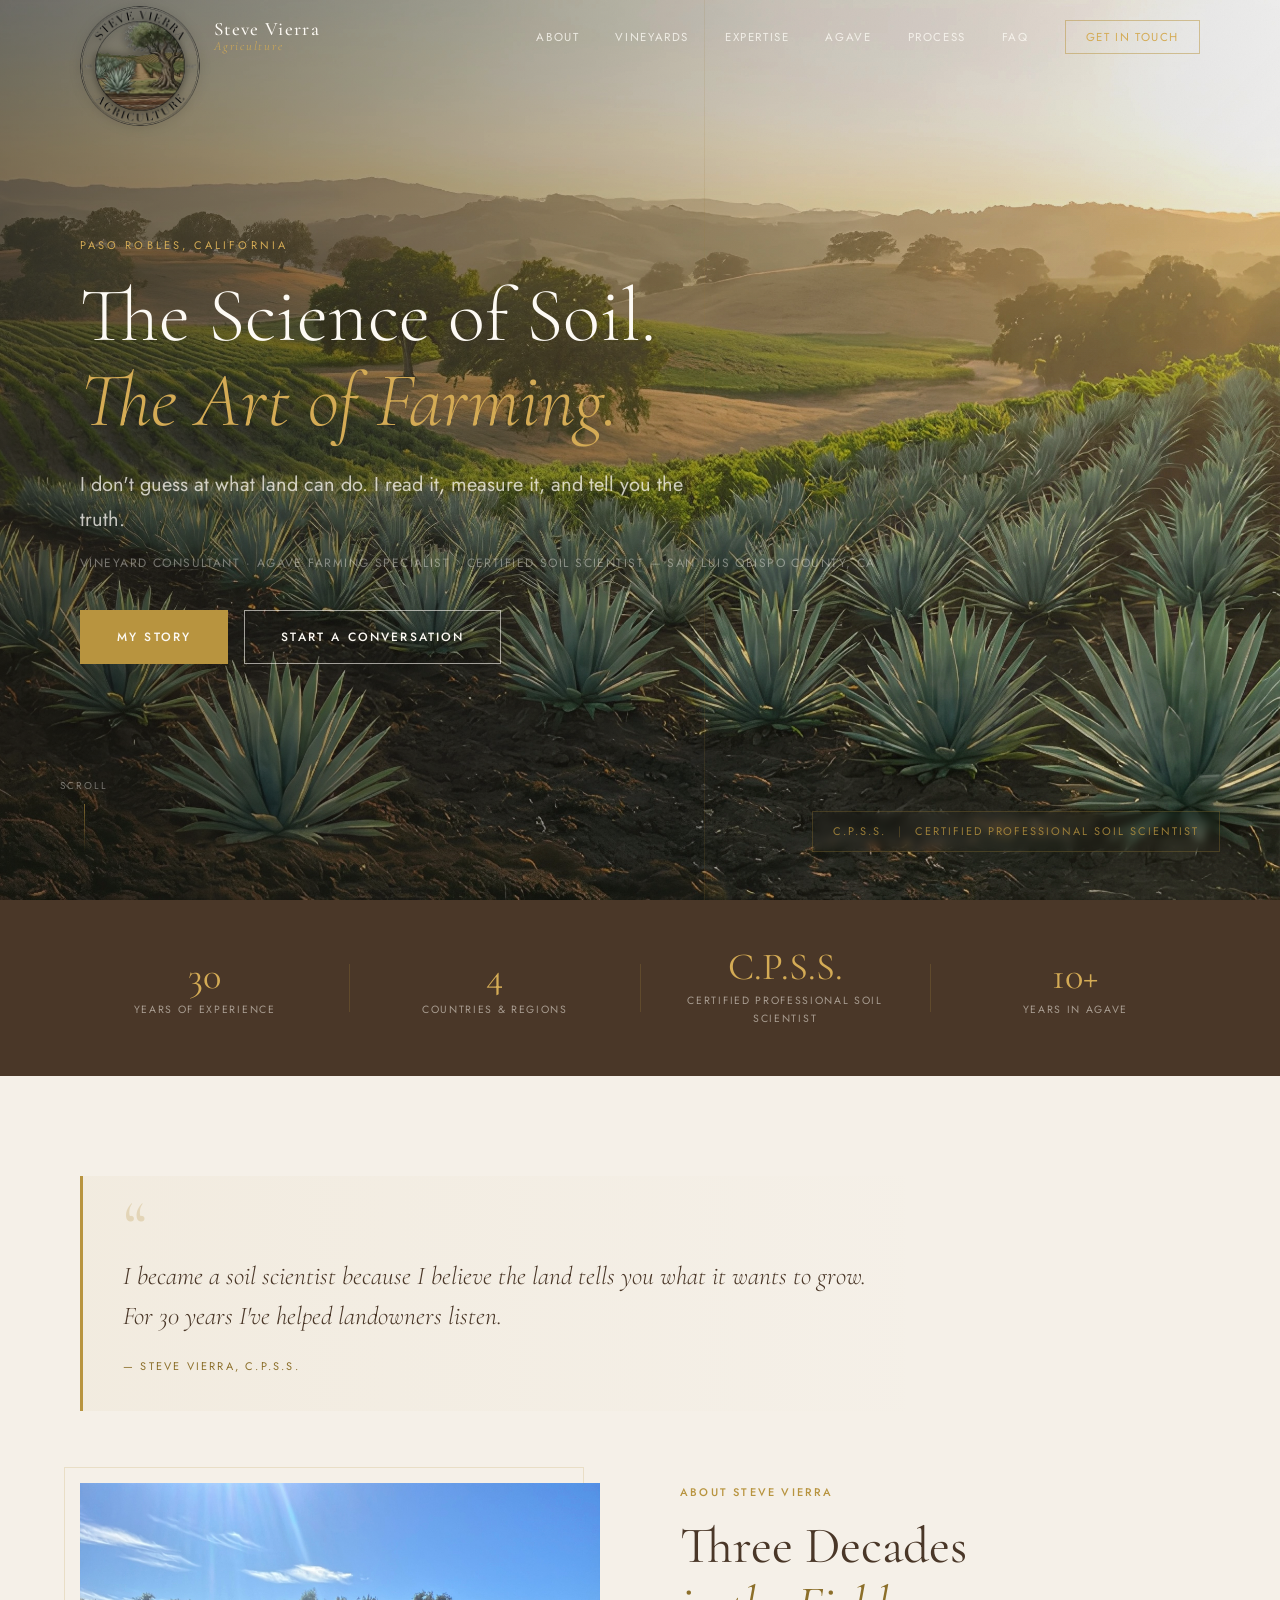
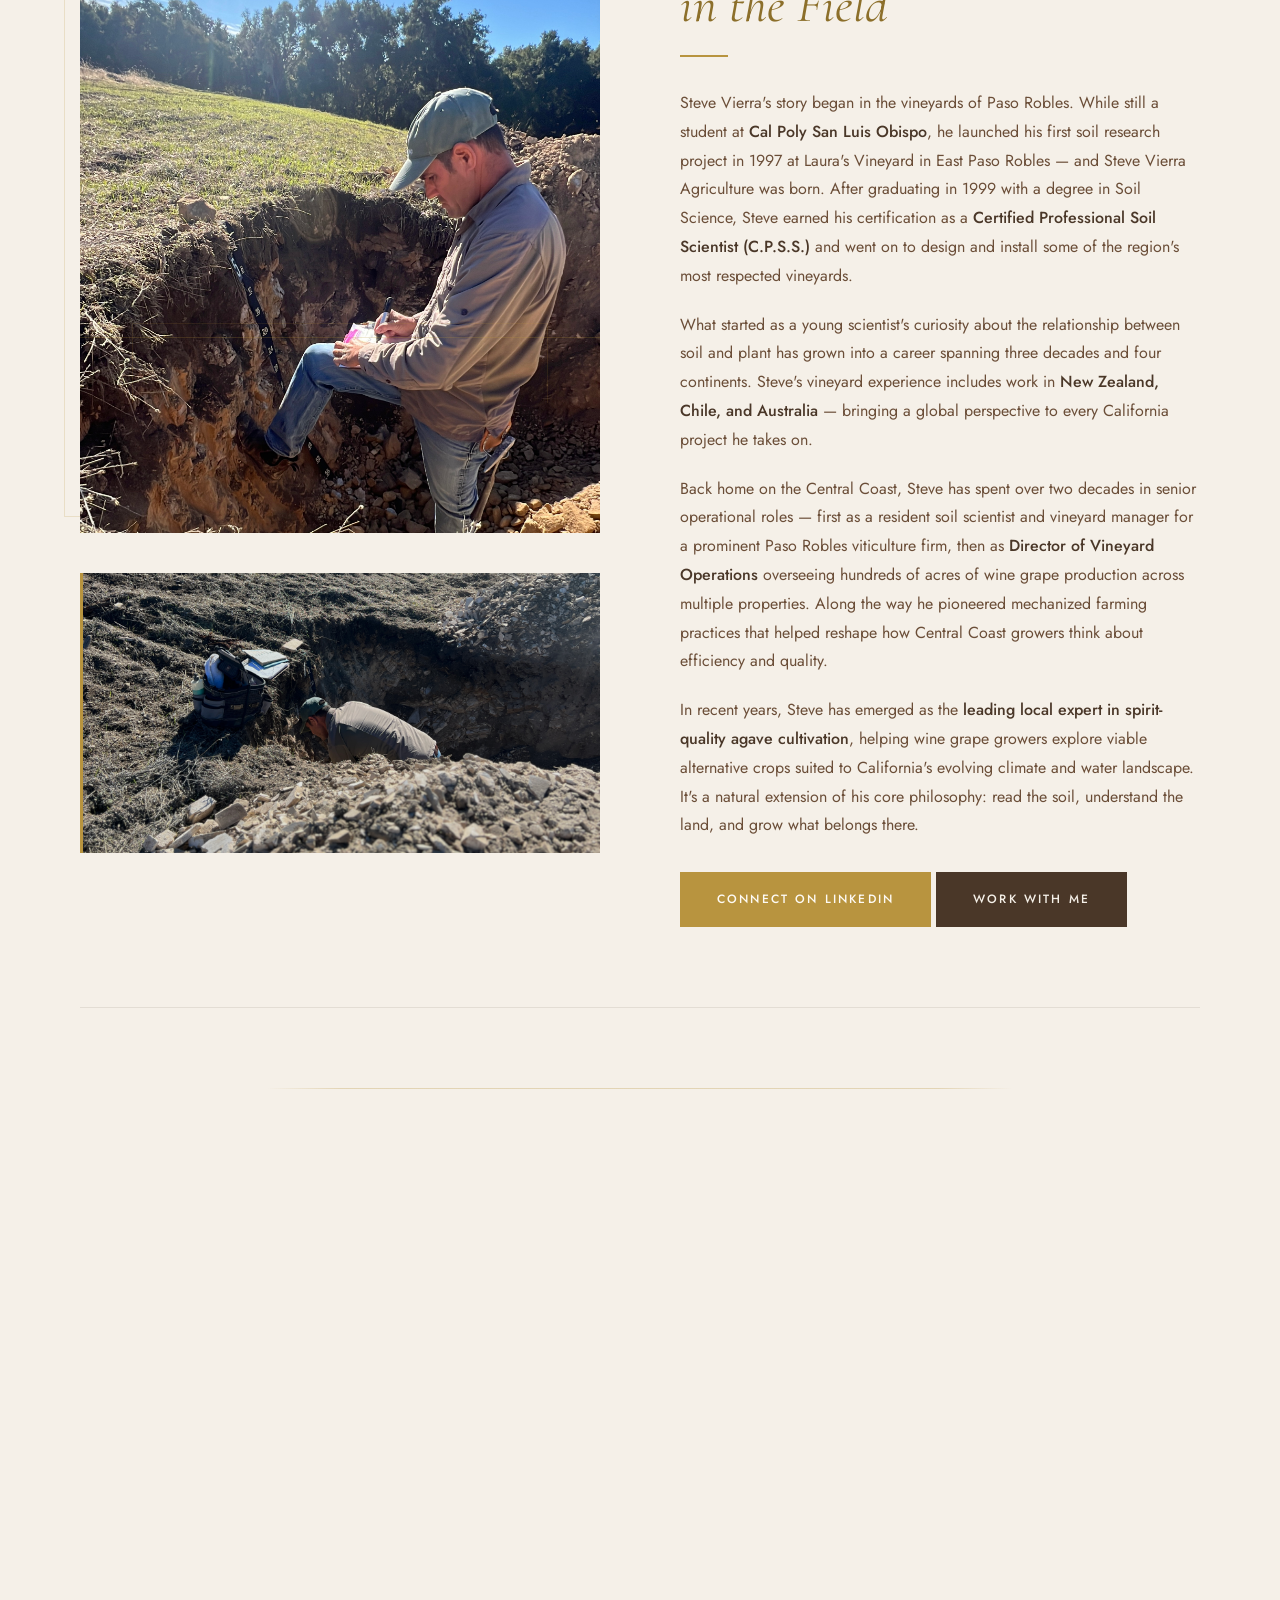
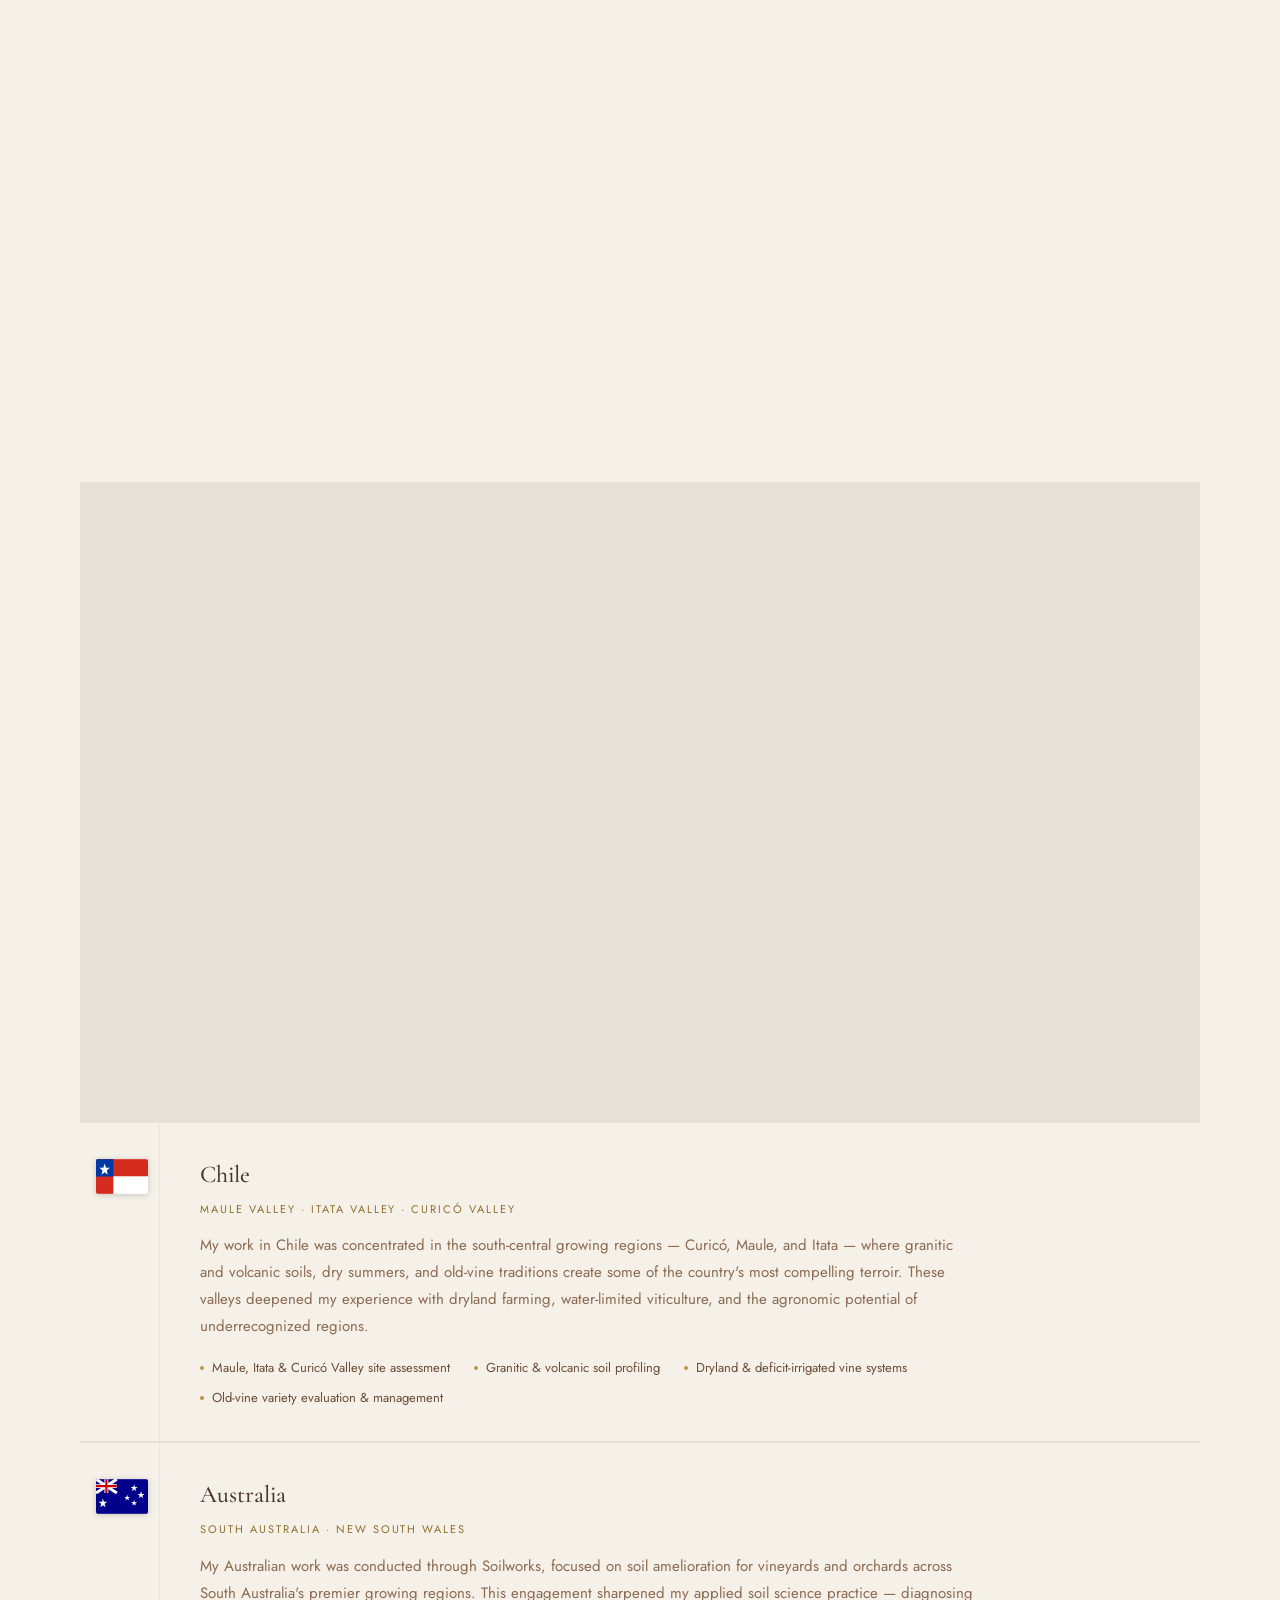
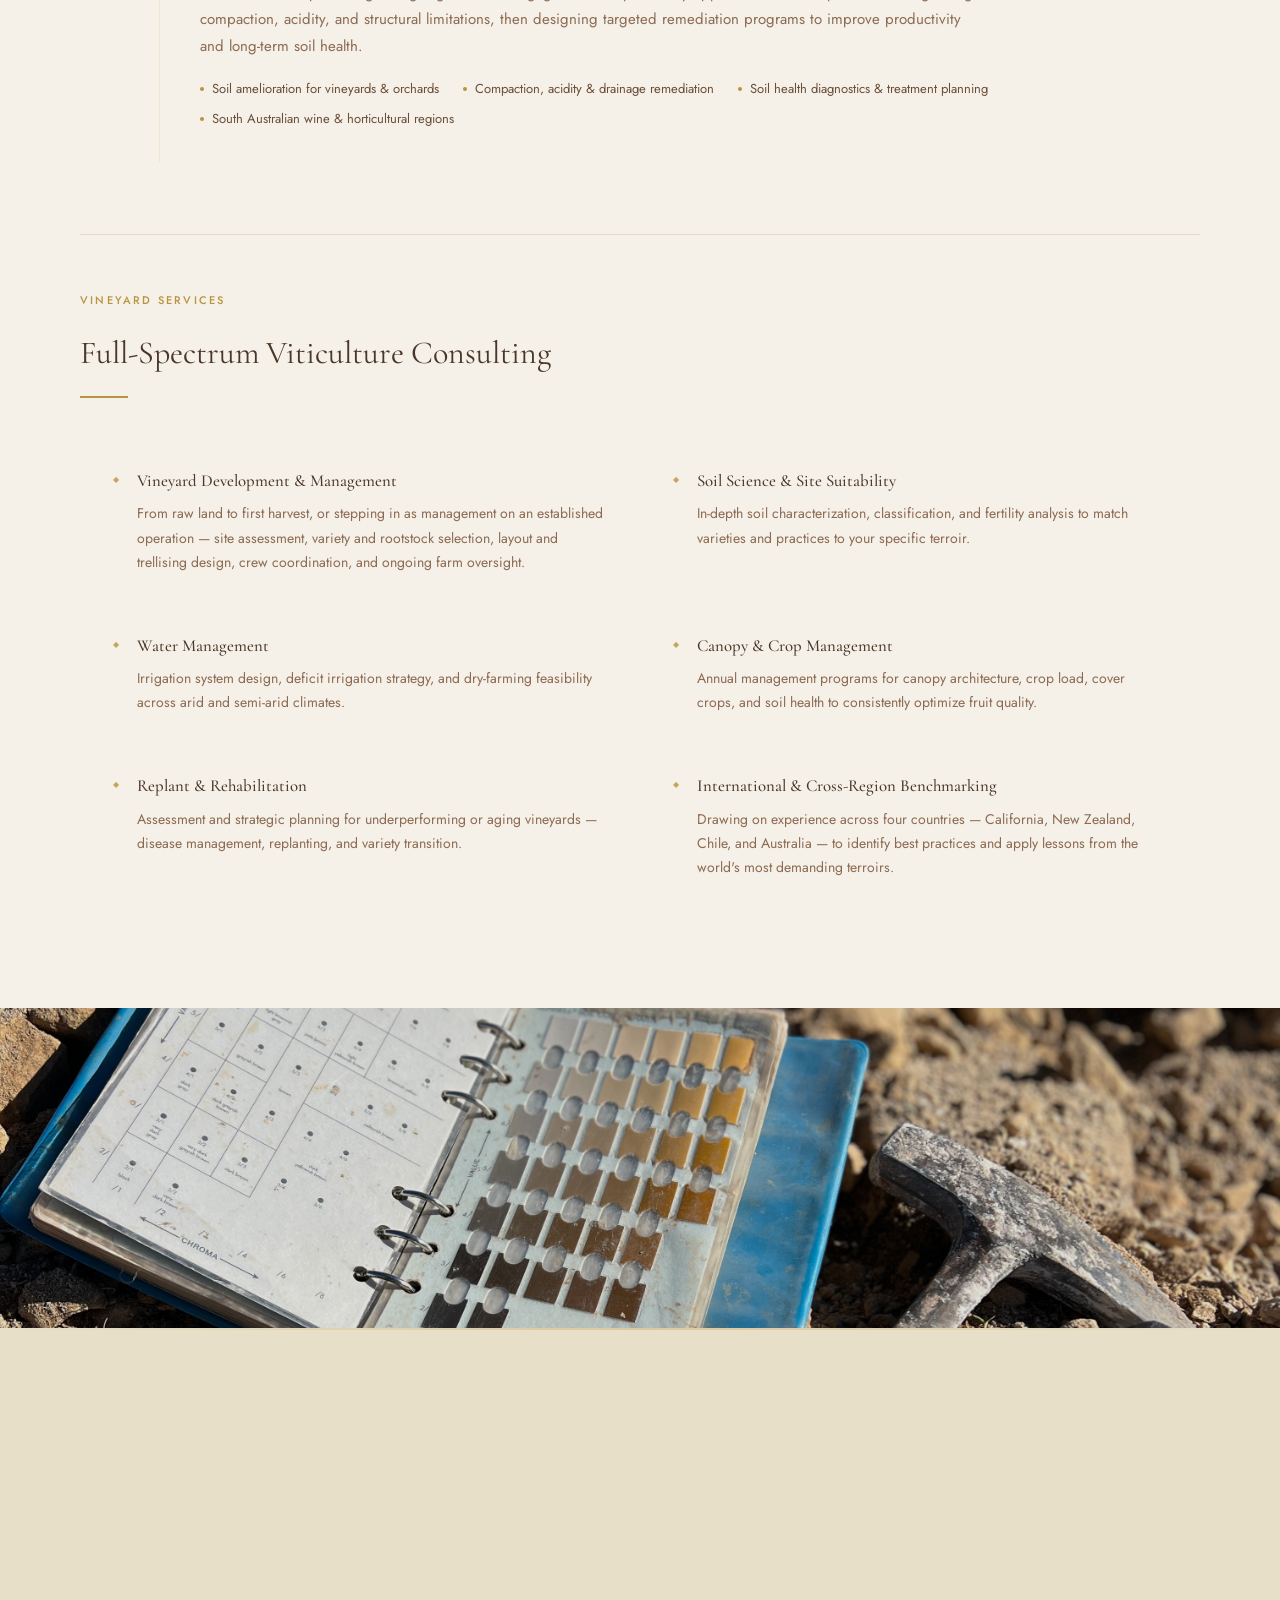
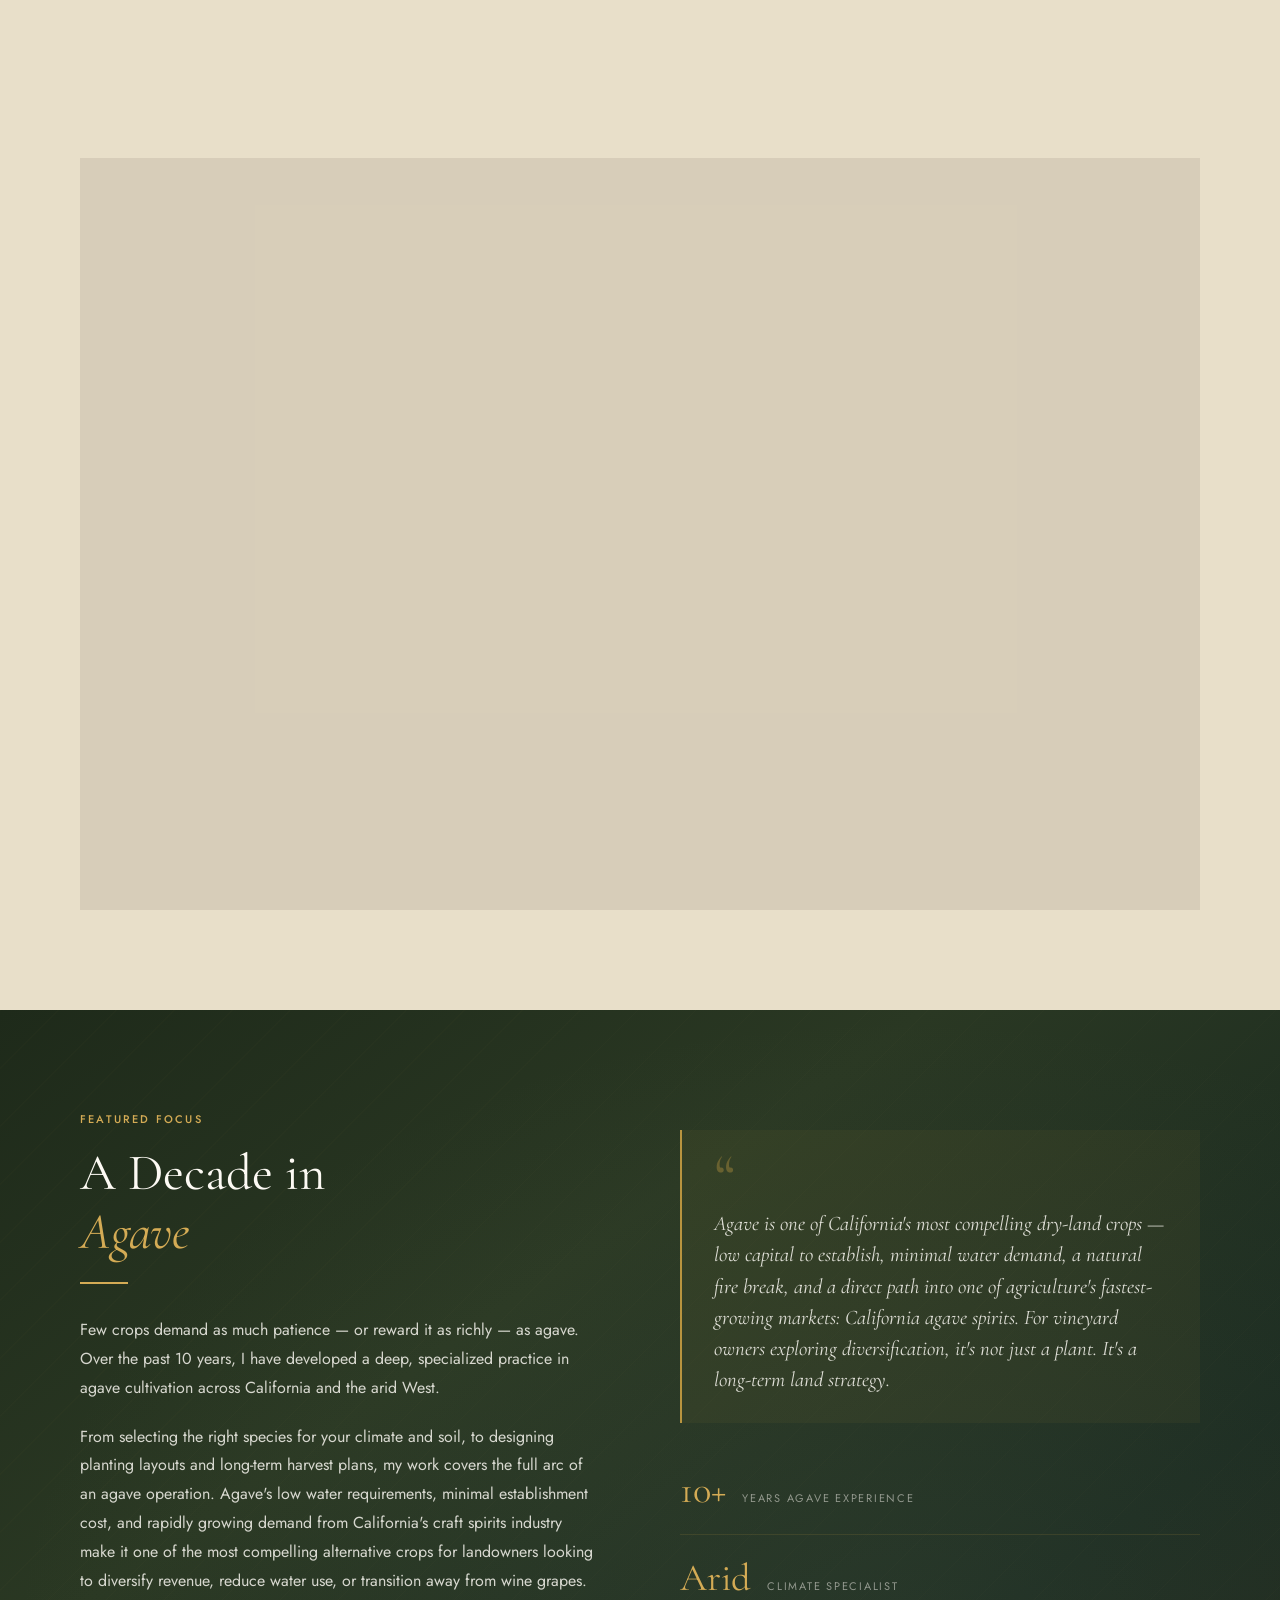
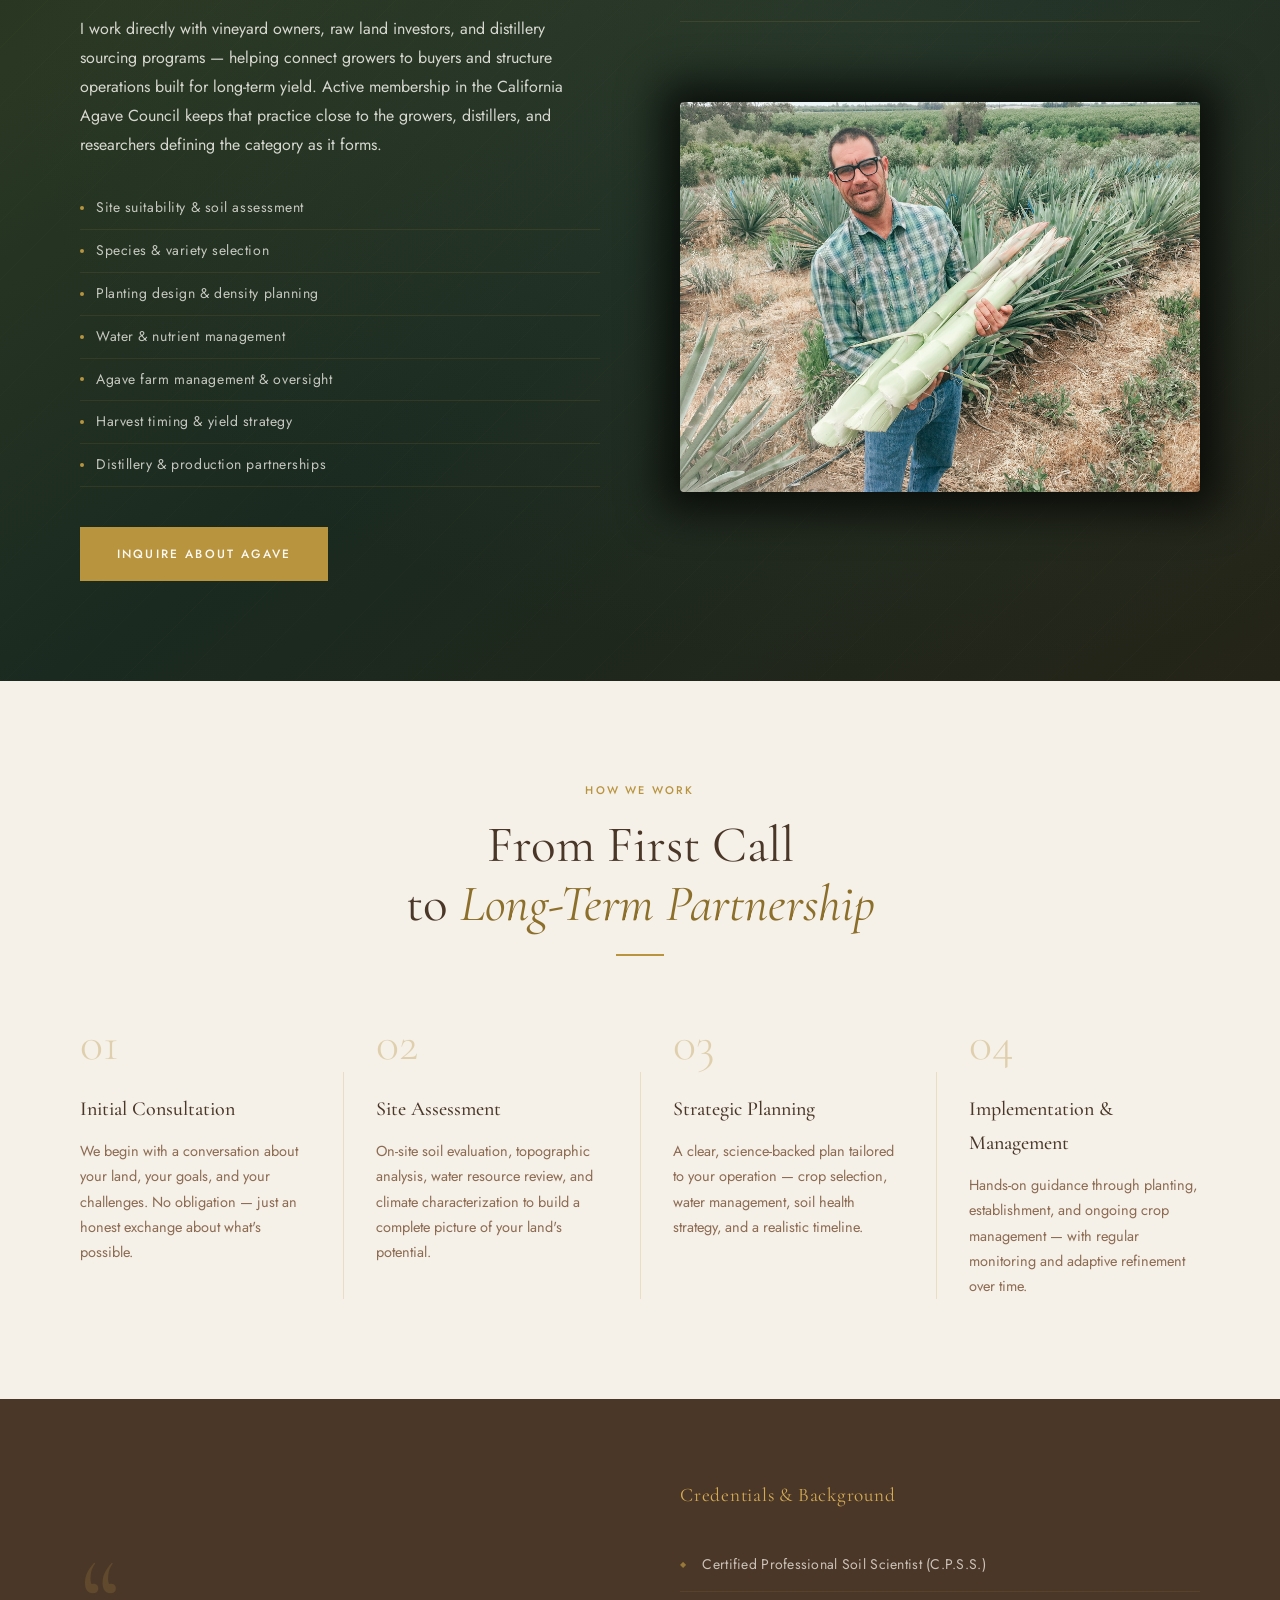
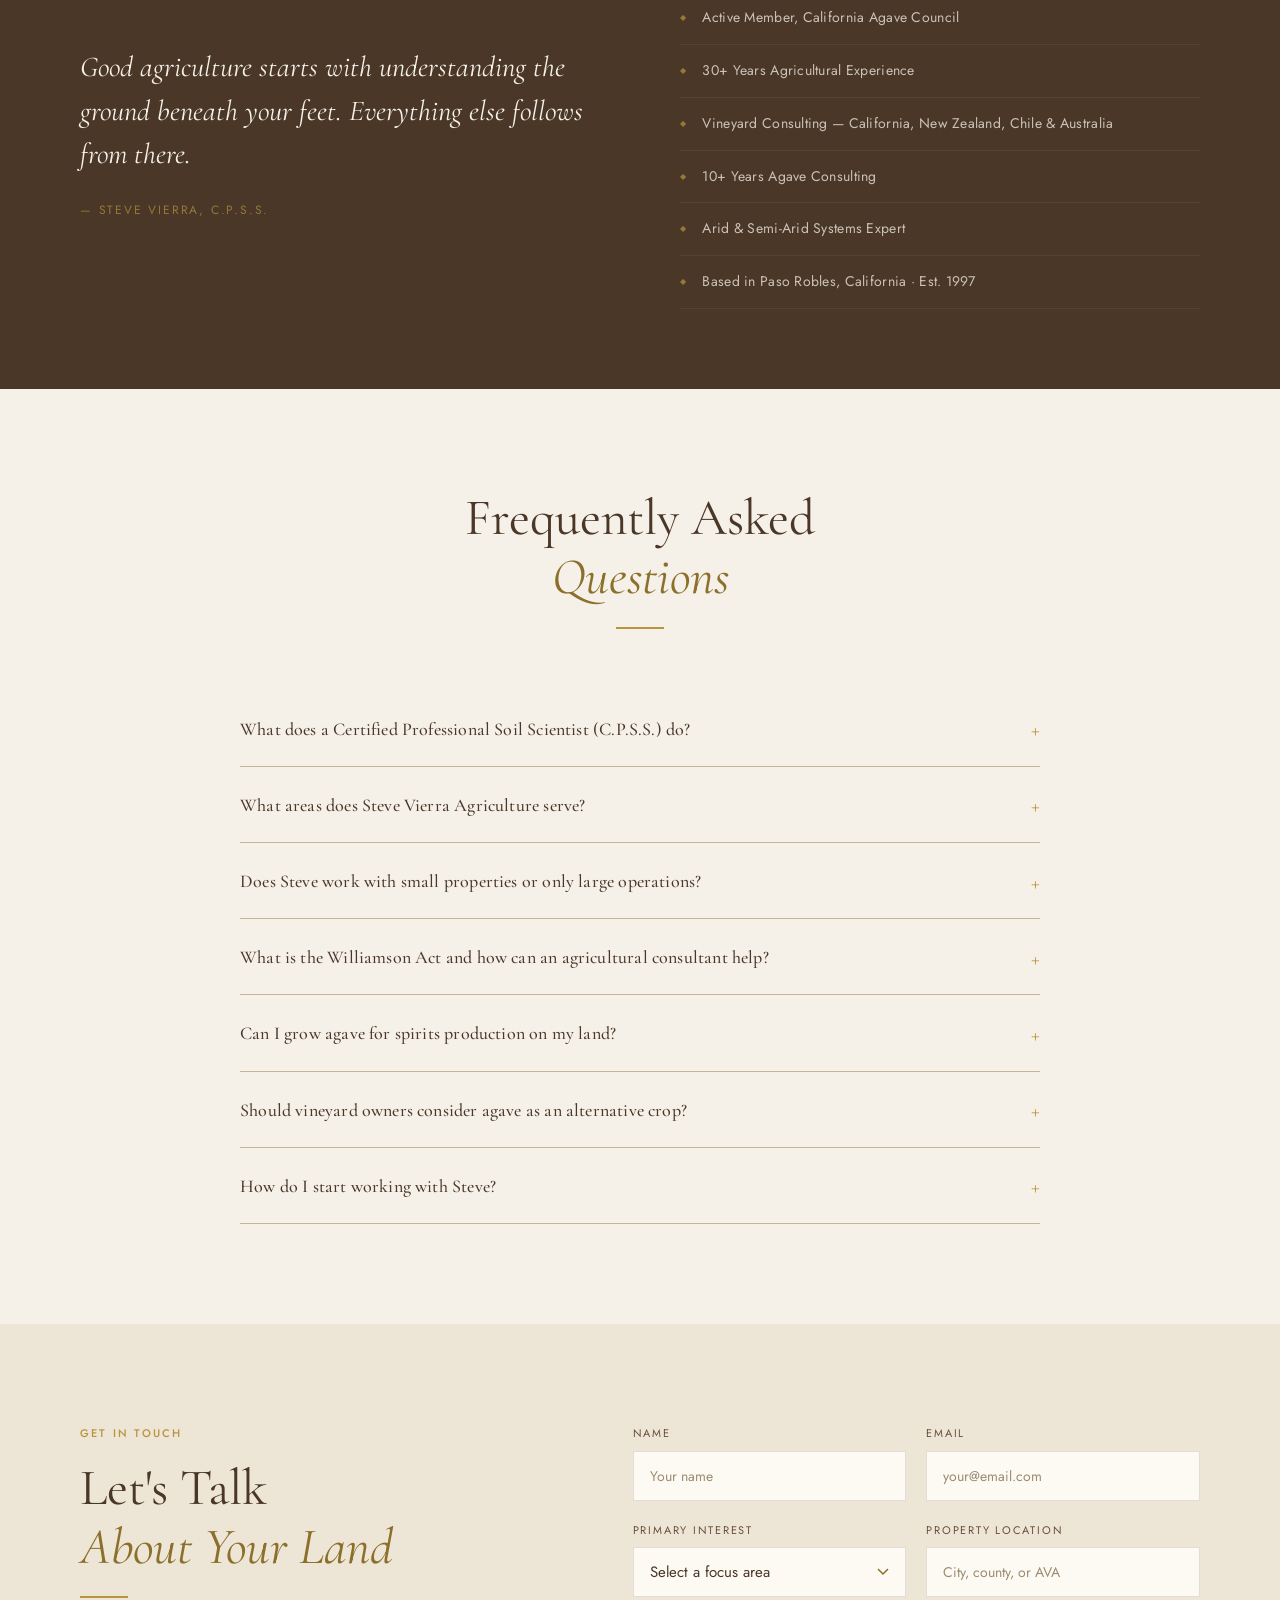
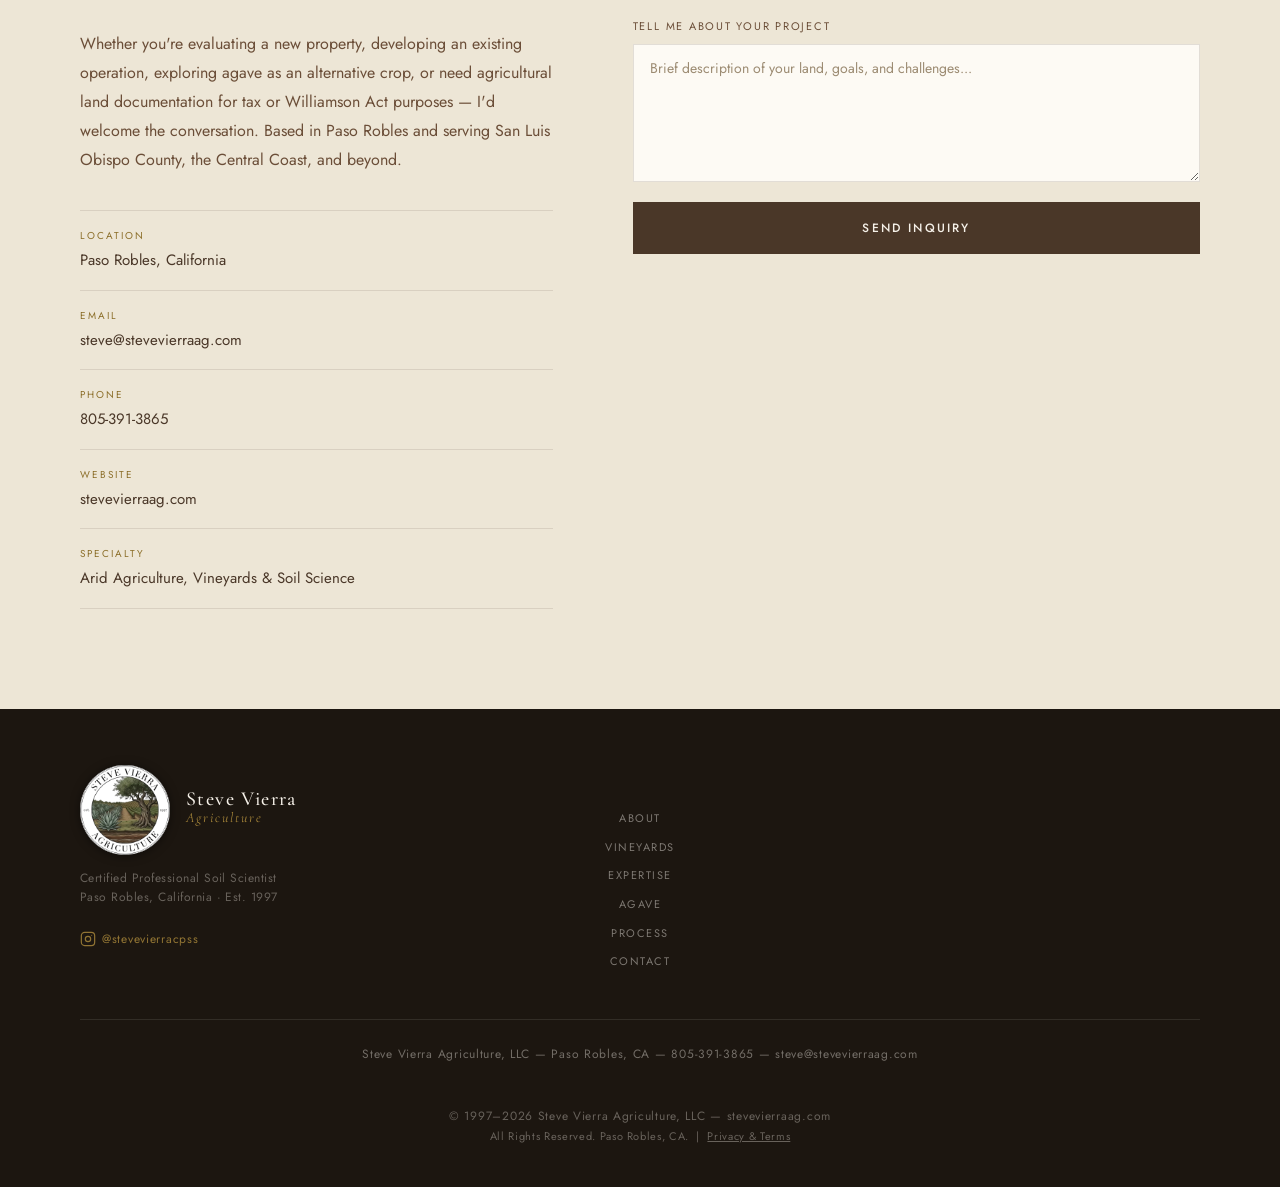
==== commit 56145534: "Merge: add California Agave Council membership to copy and Person schema" ====
--- a/index.html
+++ b/index.html
@@ -123,6 +123,11 @@
           "name": "Certified Professional Soil Scientist (C.P.S.S.)",
           "credentialCategory": "Professional Certification"
         },
+        "memberOf": {
+          "@type": "Organization",
+          "name": "California Agave Council",
+          "url": "https://californiaagave.org"
+        },
         "description": "Steve Vierra is a Certified Professional Soil Scientist (C.P.S.S.) with over 30 years of agricultural consulting experience. He founded Steve Vierra Agriculture in 1997 and specializes in vineyard consulting, agave cultivation, and arid land agriculture across California and internationally."
       },
       {
@@ -694,7 +699,7 @@
         <div class="title-rule rule-light"></div>
         <p class="body-text light-text">Few crops demand as much patience — or reward it as richly — as agave. Over the past 10 years, I have developed a deep, specialized practice in agave cultivation across California and the arid West.</p>
         <p class="body-text light-text">From selecting the right species for your climate and soil, to designing planting layouts and long-term harvest plans, my work covers the full arc of an agave operation. Agave's low water requirements, minimal establishment cost, and rapidly growing demand from California's craft spirits industry make it one of the most compelling alternative crops for landowners looking to diversify revenue, reduce water use, or transition away from wine grapes.</p>
-        <p class="body-text light-text">I work directly with vineyard owners, raw land investors, and distillery sourcing programs — helping connect growers to buyers and structure operations built for long-term yield.</p>
+        <p class="body-text light-text">I work directly with vineyard owners, raw land investors, and distillery sourcing programs — helping connect growers to buyers and structure operations built for long-term yield. Active membership in the California Agave Council keeps that practice close to the growers, distillers, and researchers defining the category as it forms.</p>
         <ul class="agave-list">
           <li>Site suitability &amp; soil assessment</li>
           <li>Species &amp; variety selection</li>
@@ -782,6 +787,7 @@
         <h3>Credentials &amp; Background</h3>
         <ul class="cred-list">
           <li><span class="cred-icon">&#9670;</span><span>Certified Professional Soil Scientist (C.P.S.S.)</span></li>
+          <li><span class="cred-icon">&#9670;</span><span>Active Member, California Agave Council</span></li>
           <li><span class="cred-icon">&#9670;</span><span>30+ Years Agricultural Experience</span></li>
           <li><span class="cred-icon">&#9670;</span><span>Vineyard Consulting — California, New Zealand, Chile &amp; Australia</span></li>
           <li><span class="cred-icon">&#9670;</span><span>10+ Years Agave Consulting</span></li>
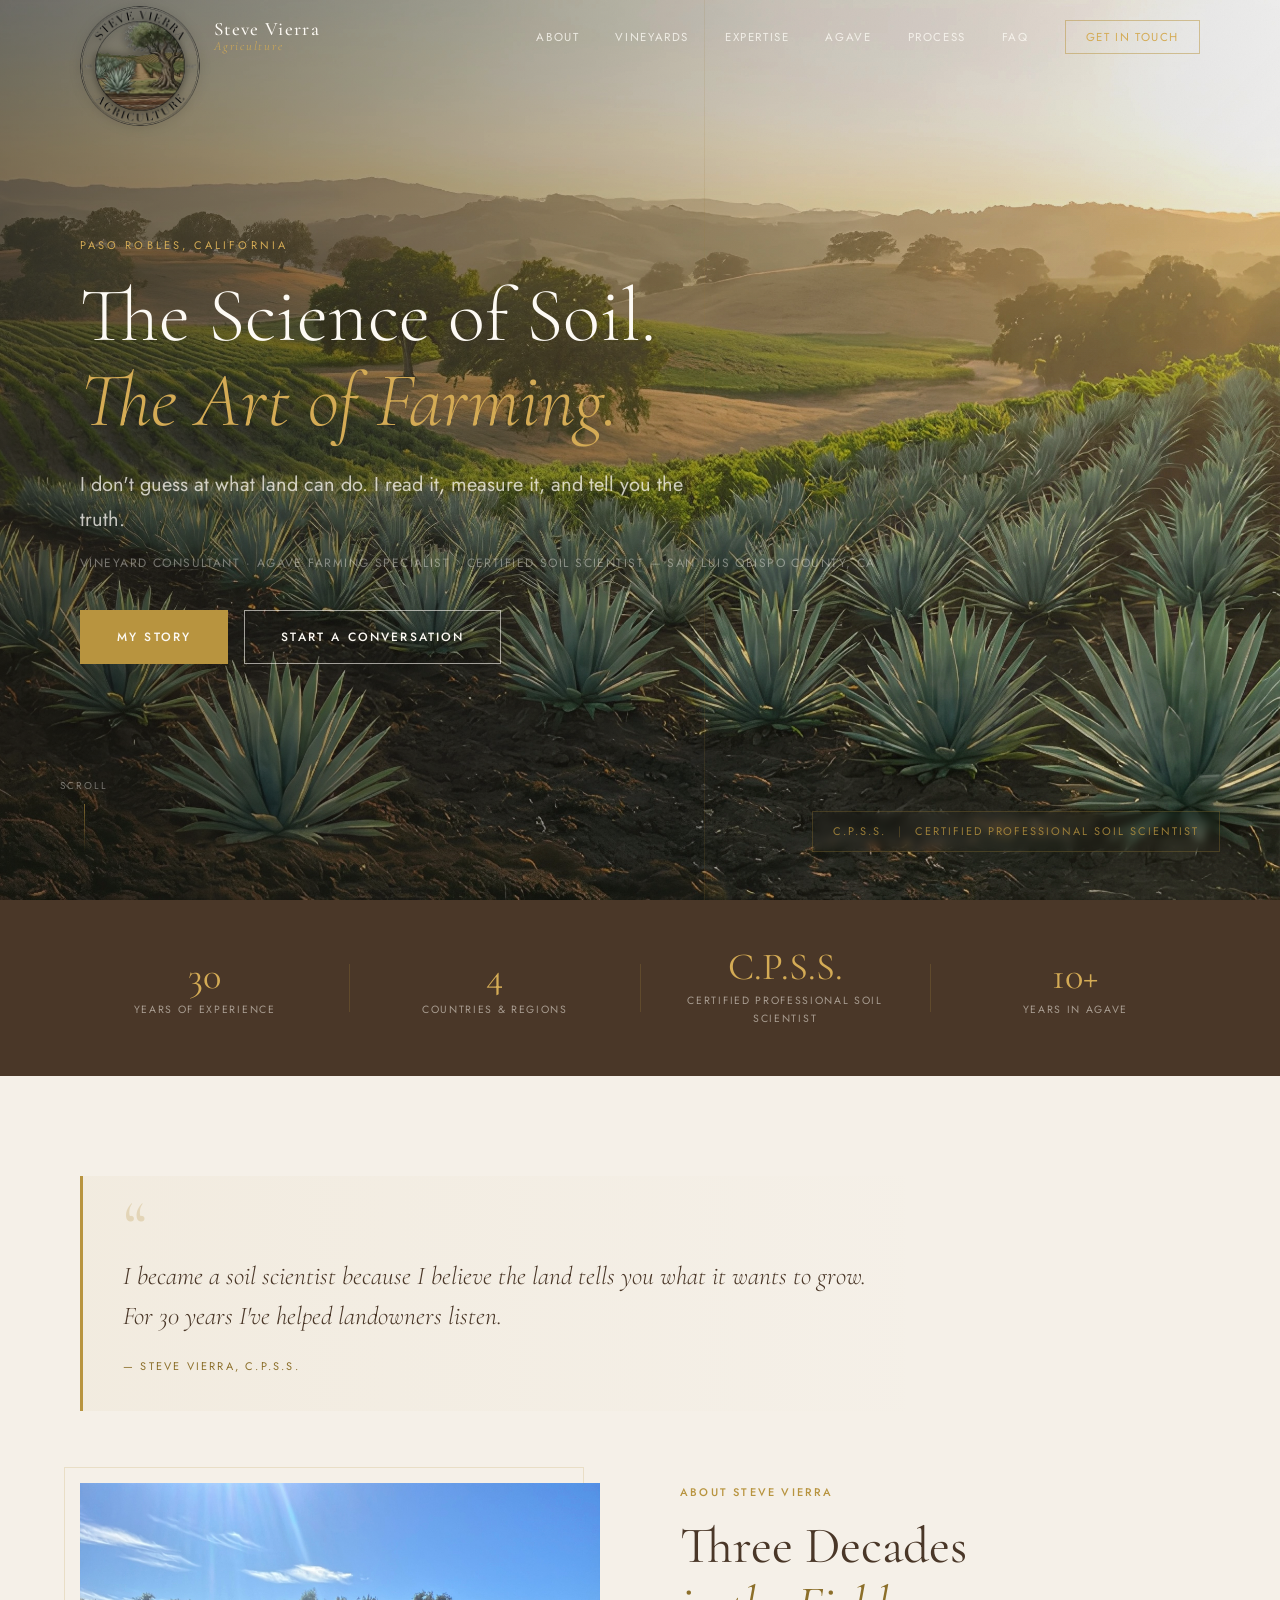
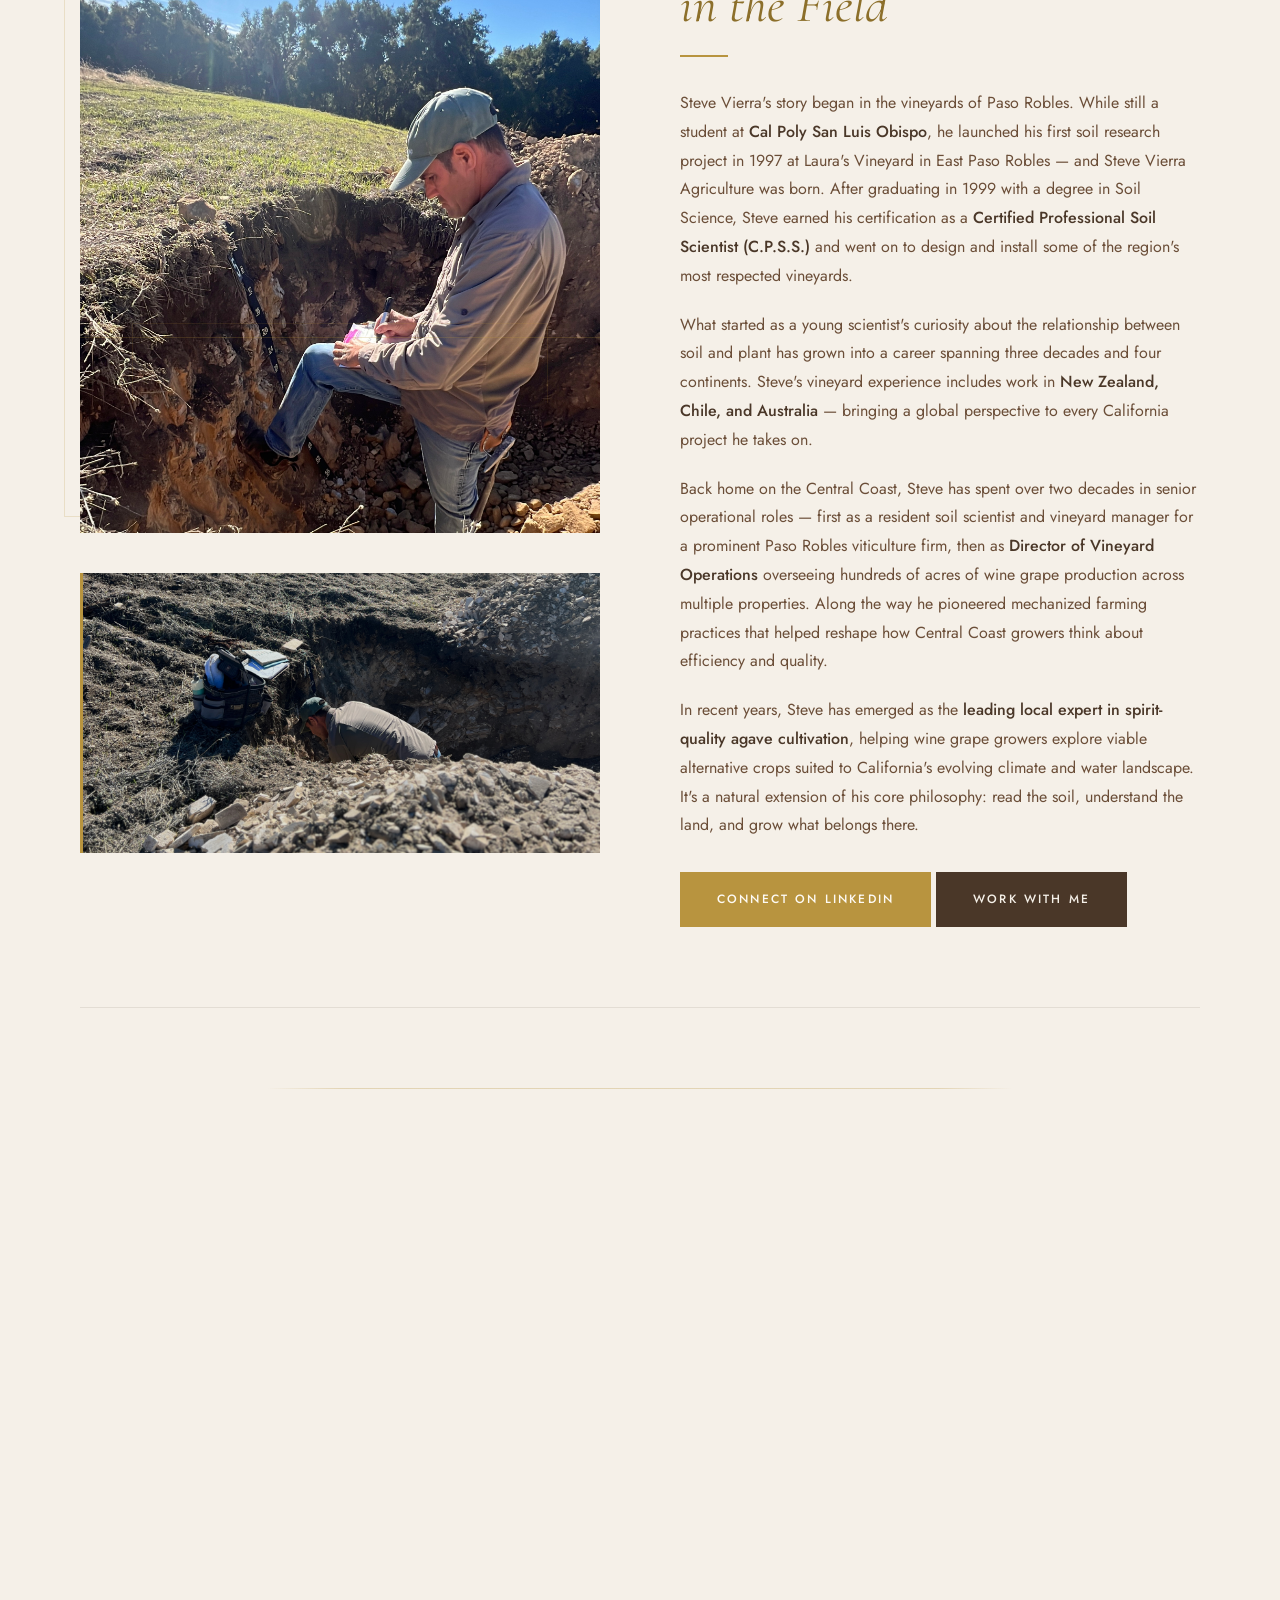
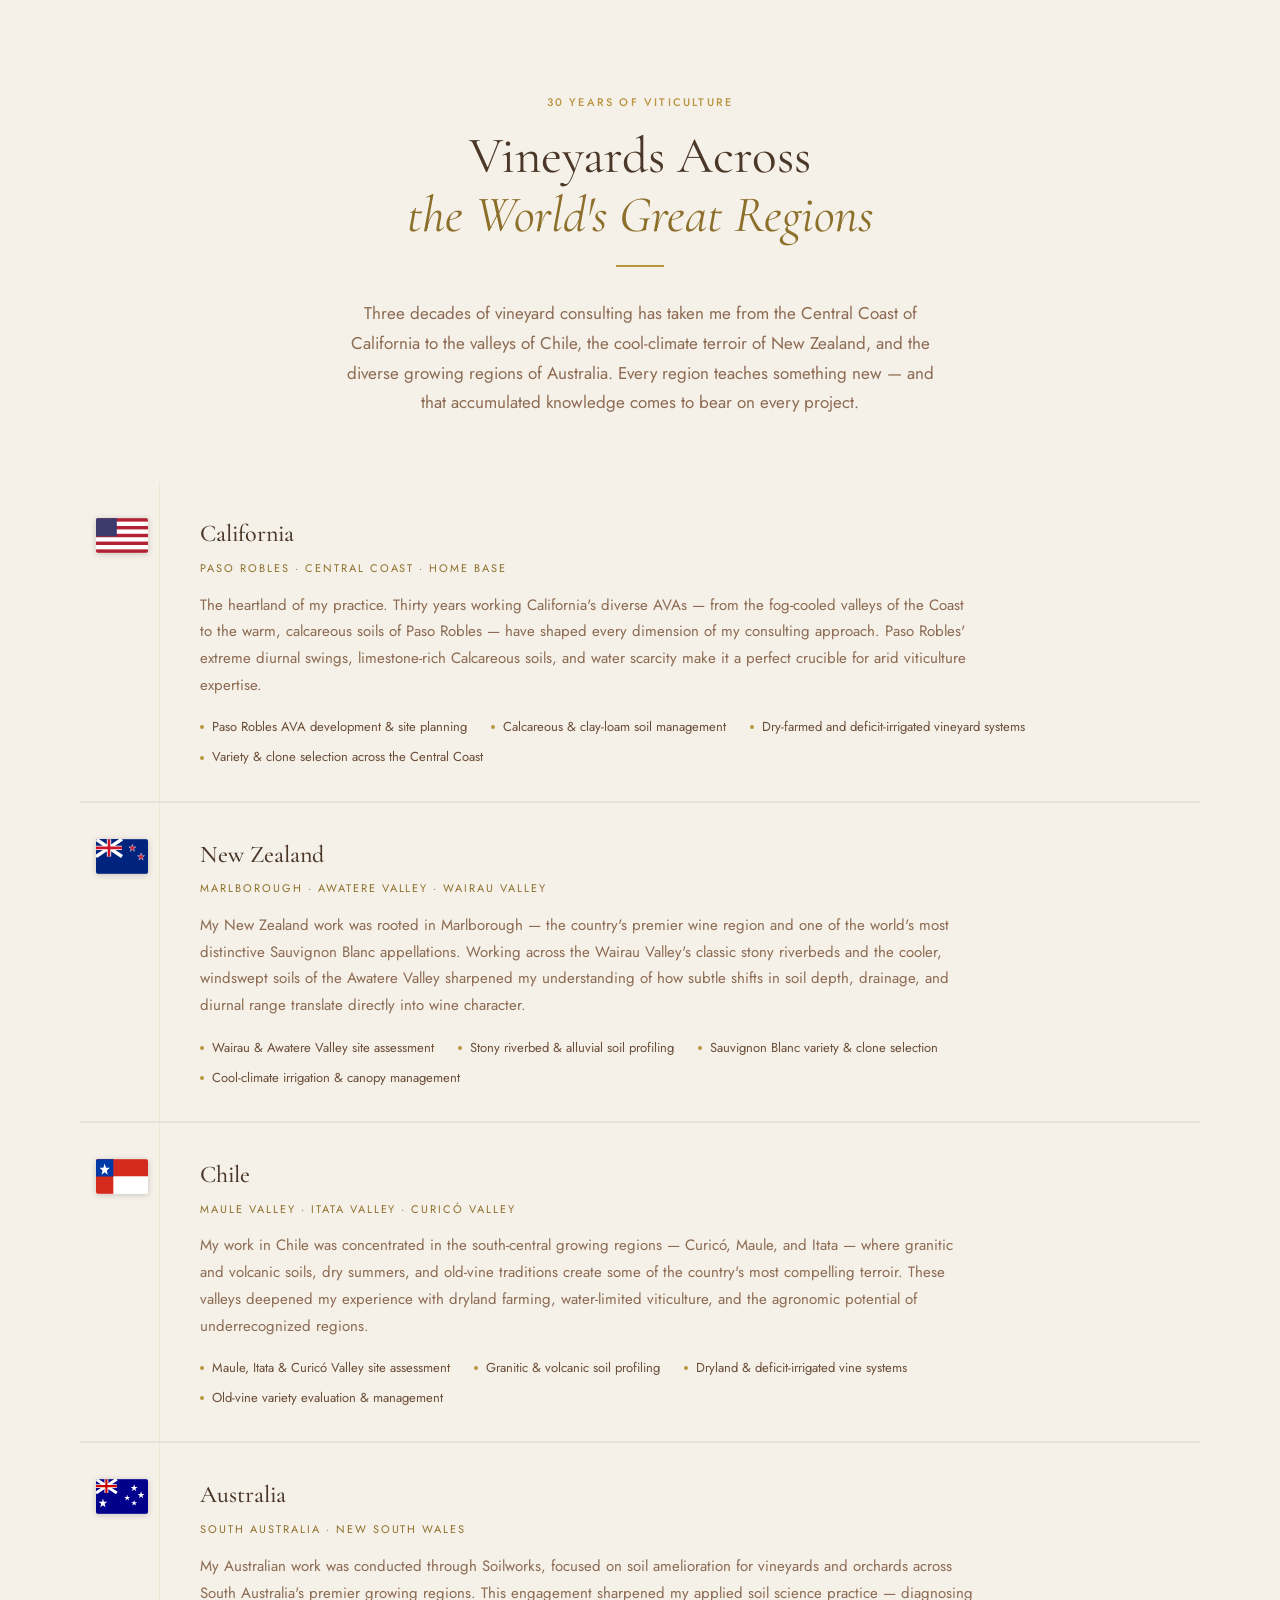
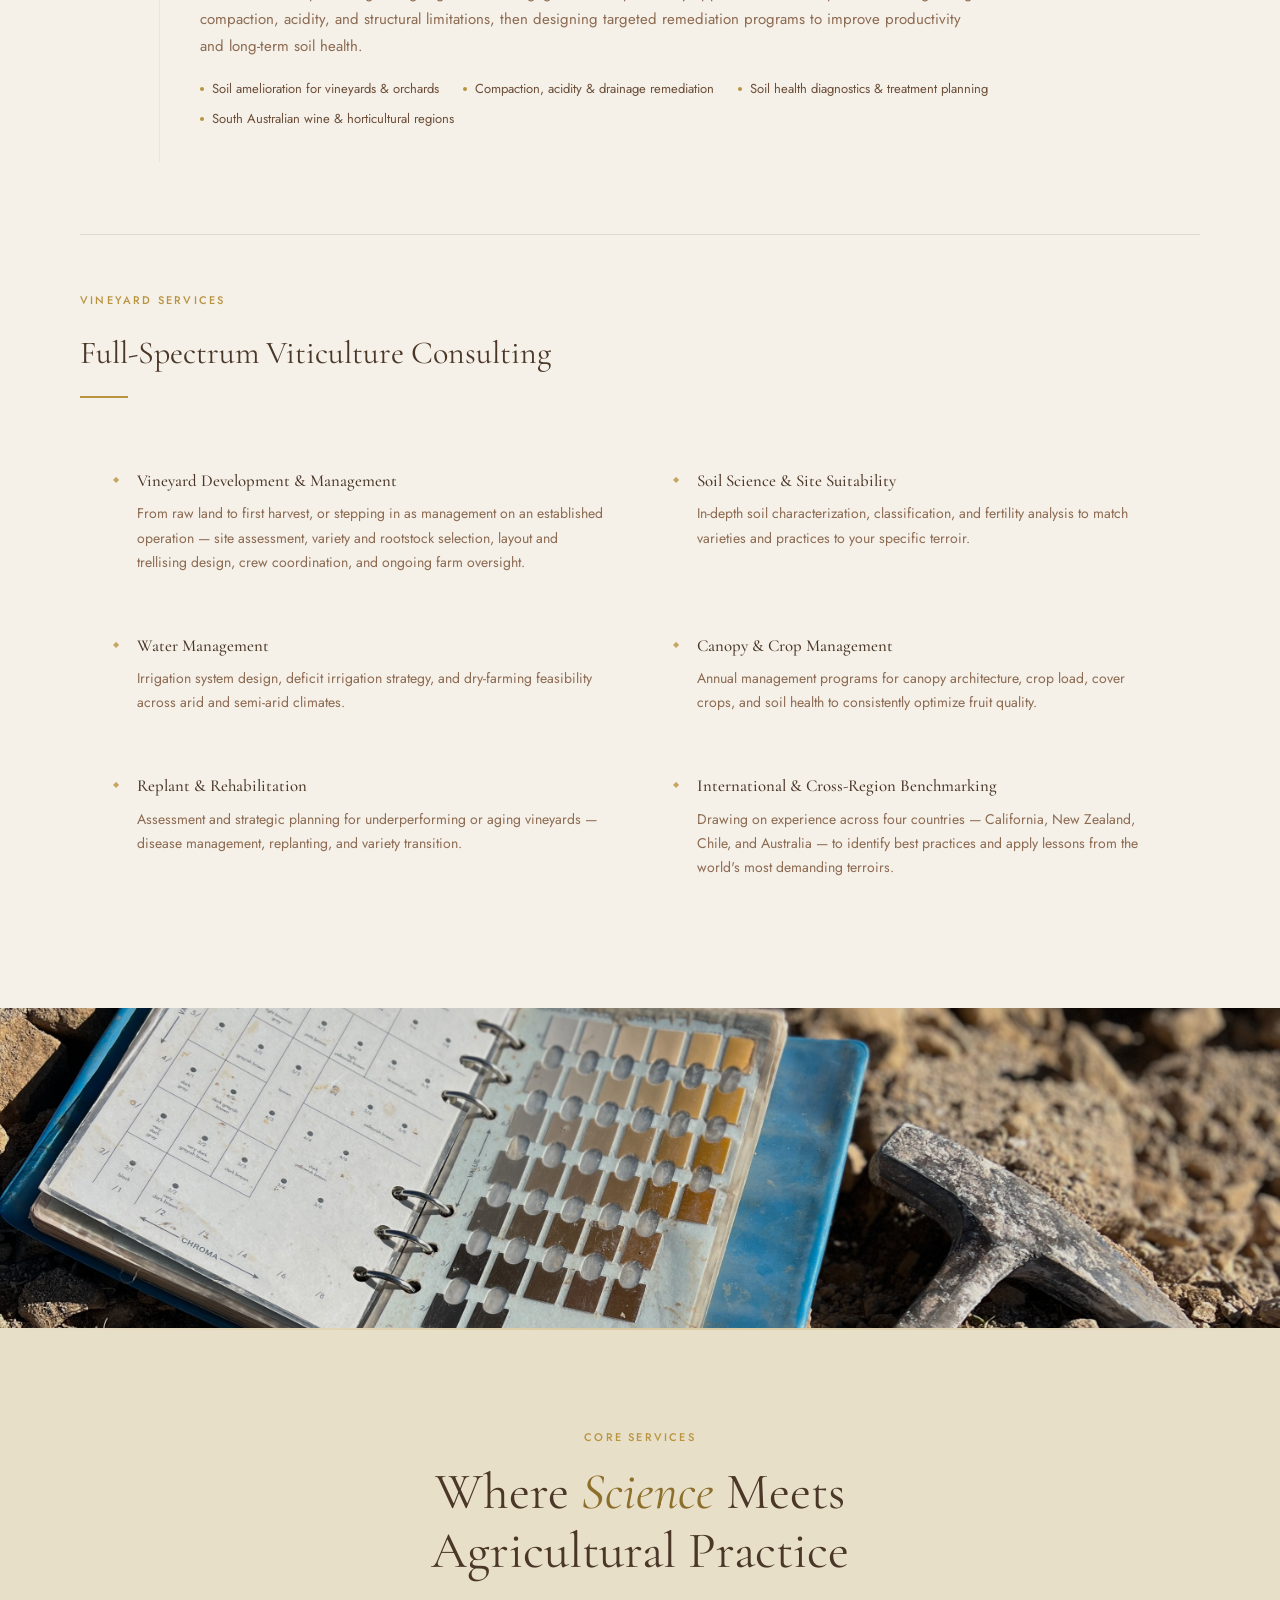
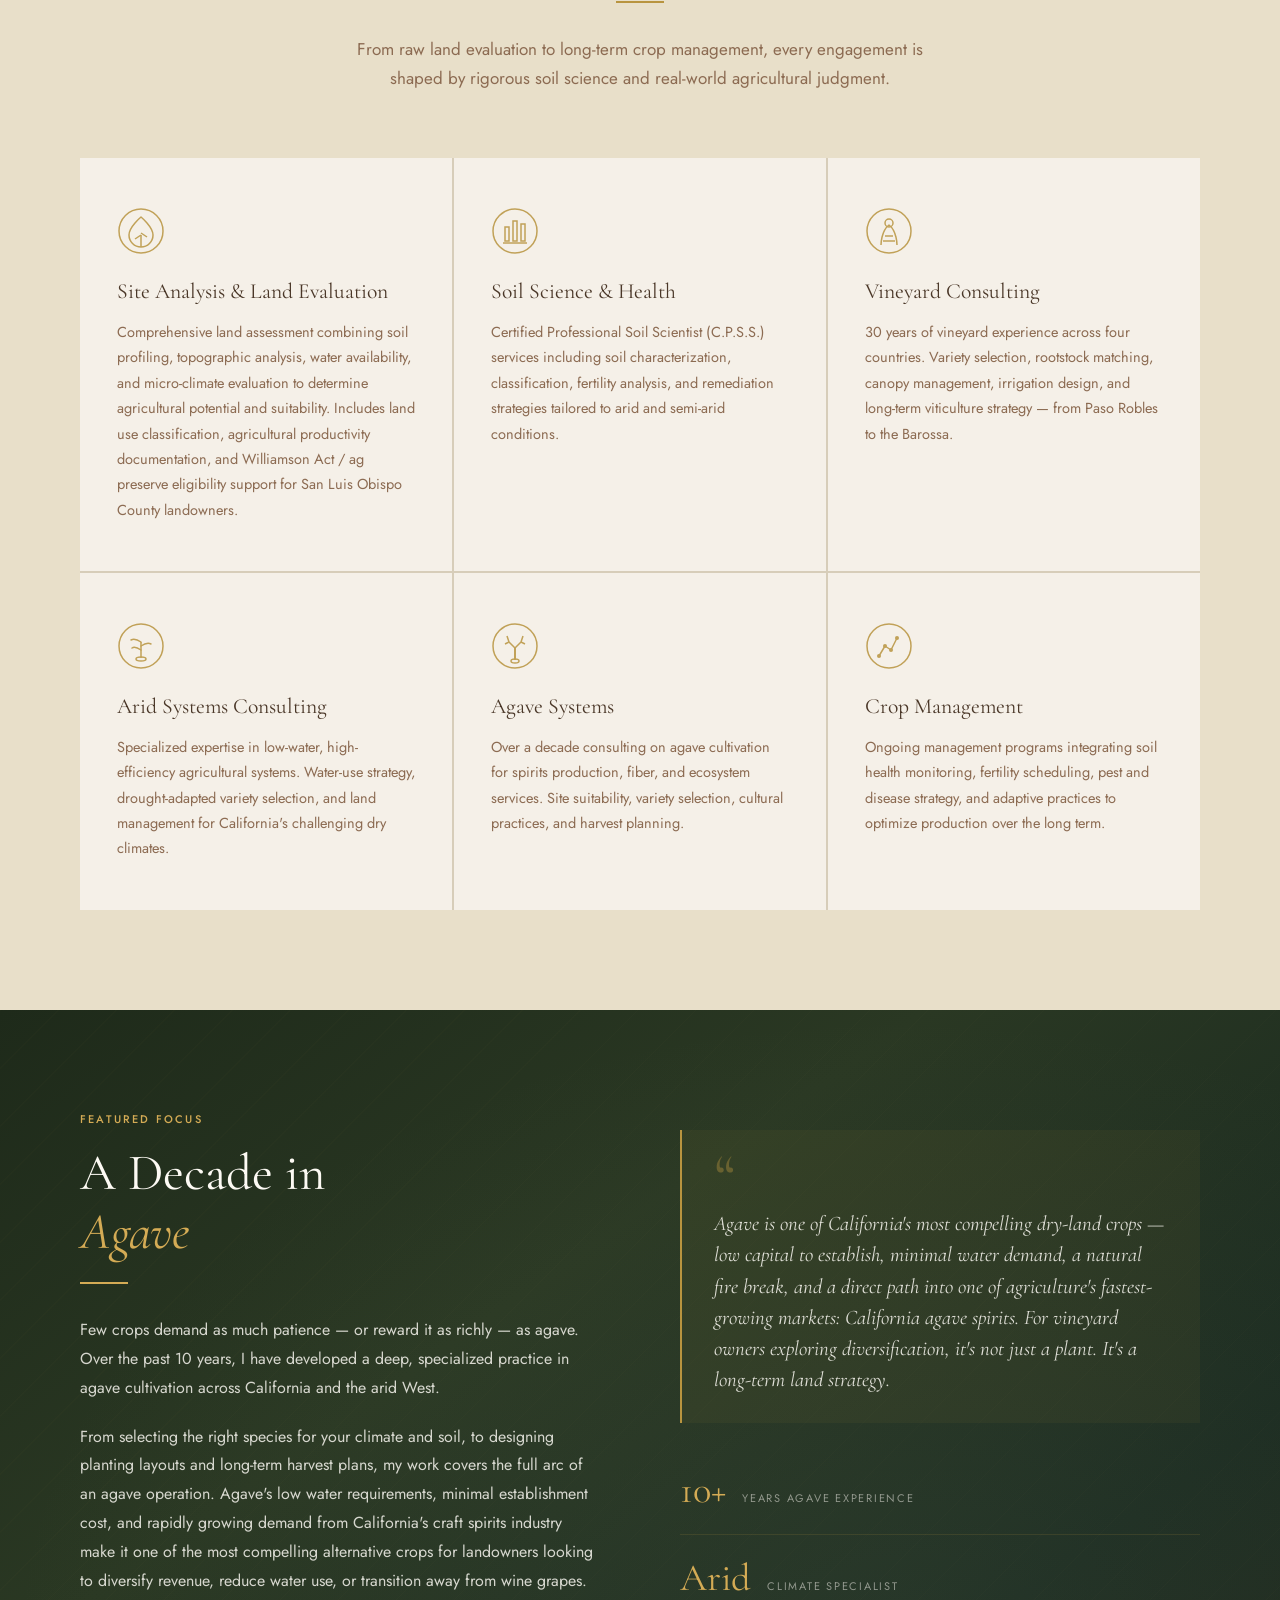
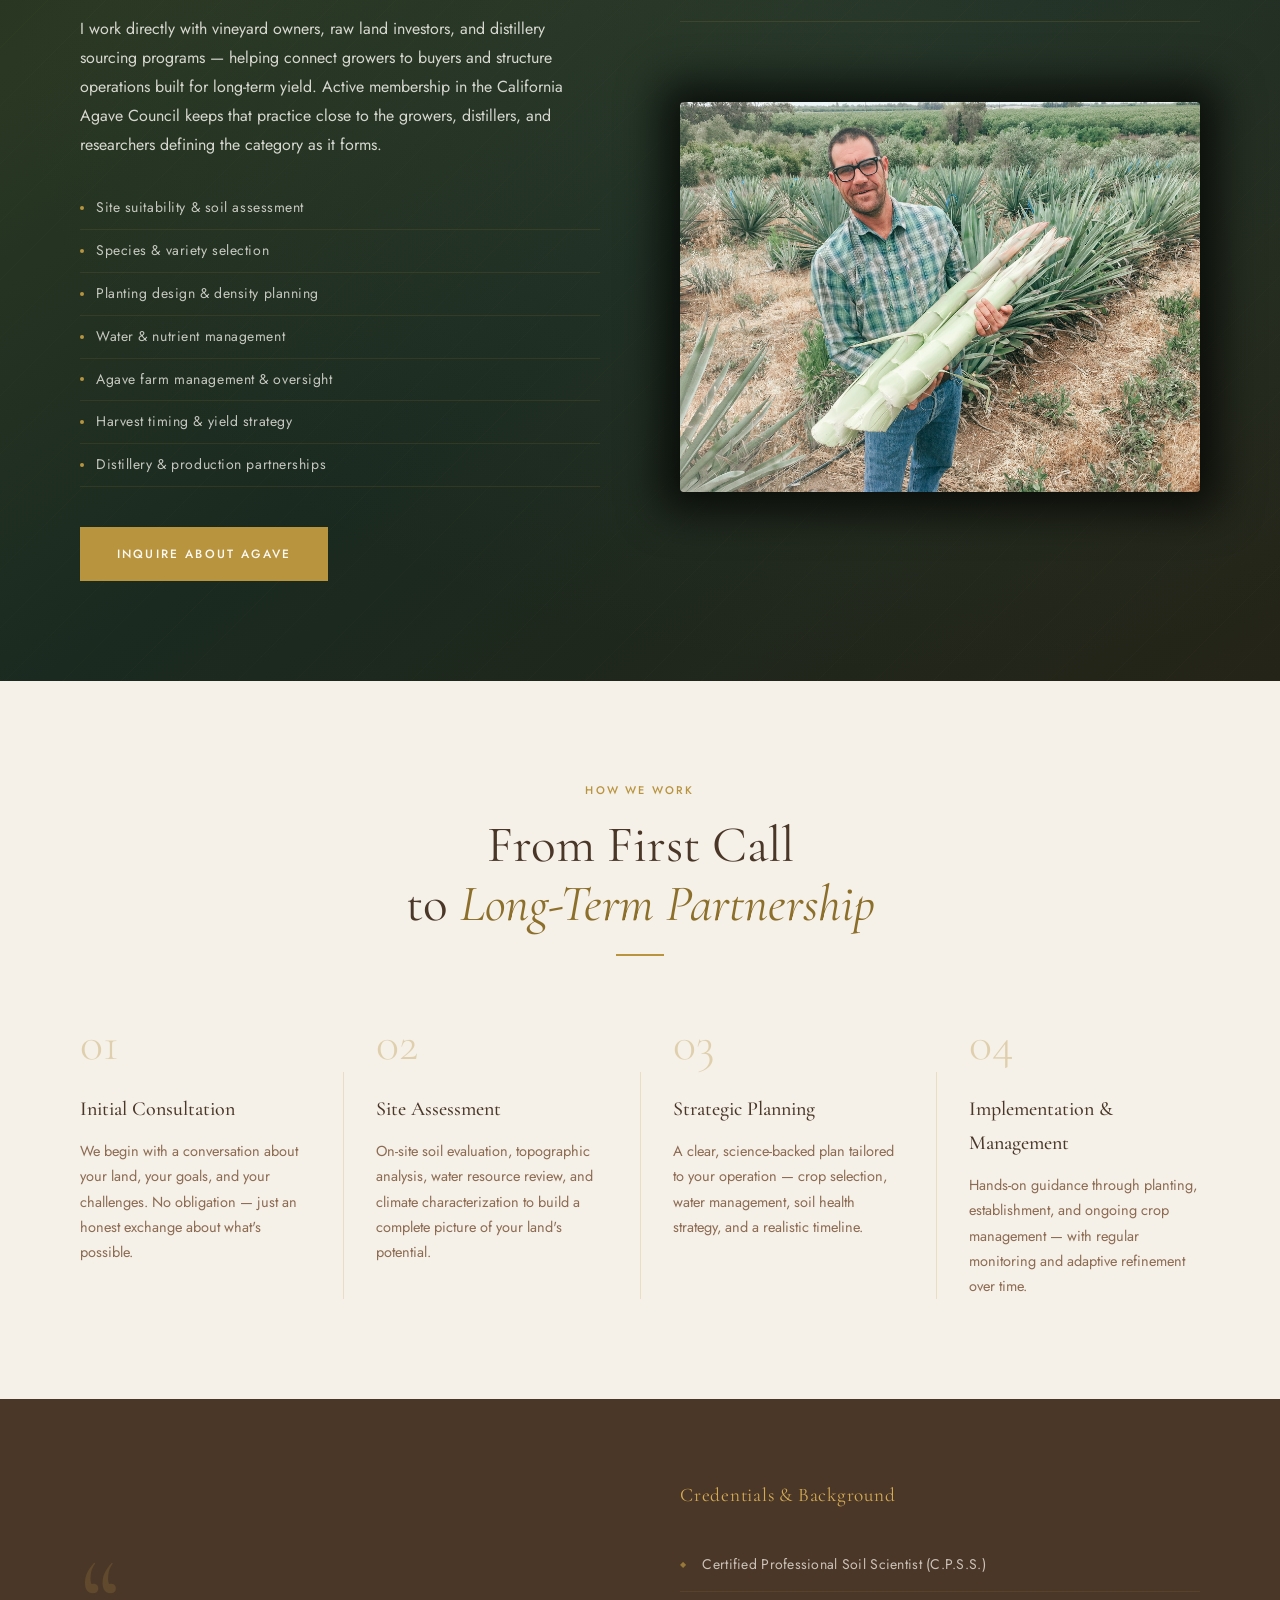
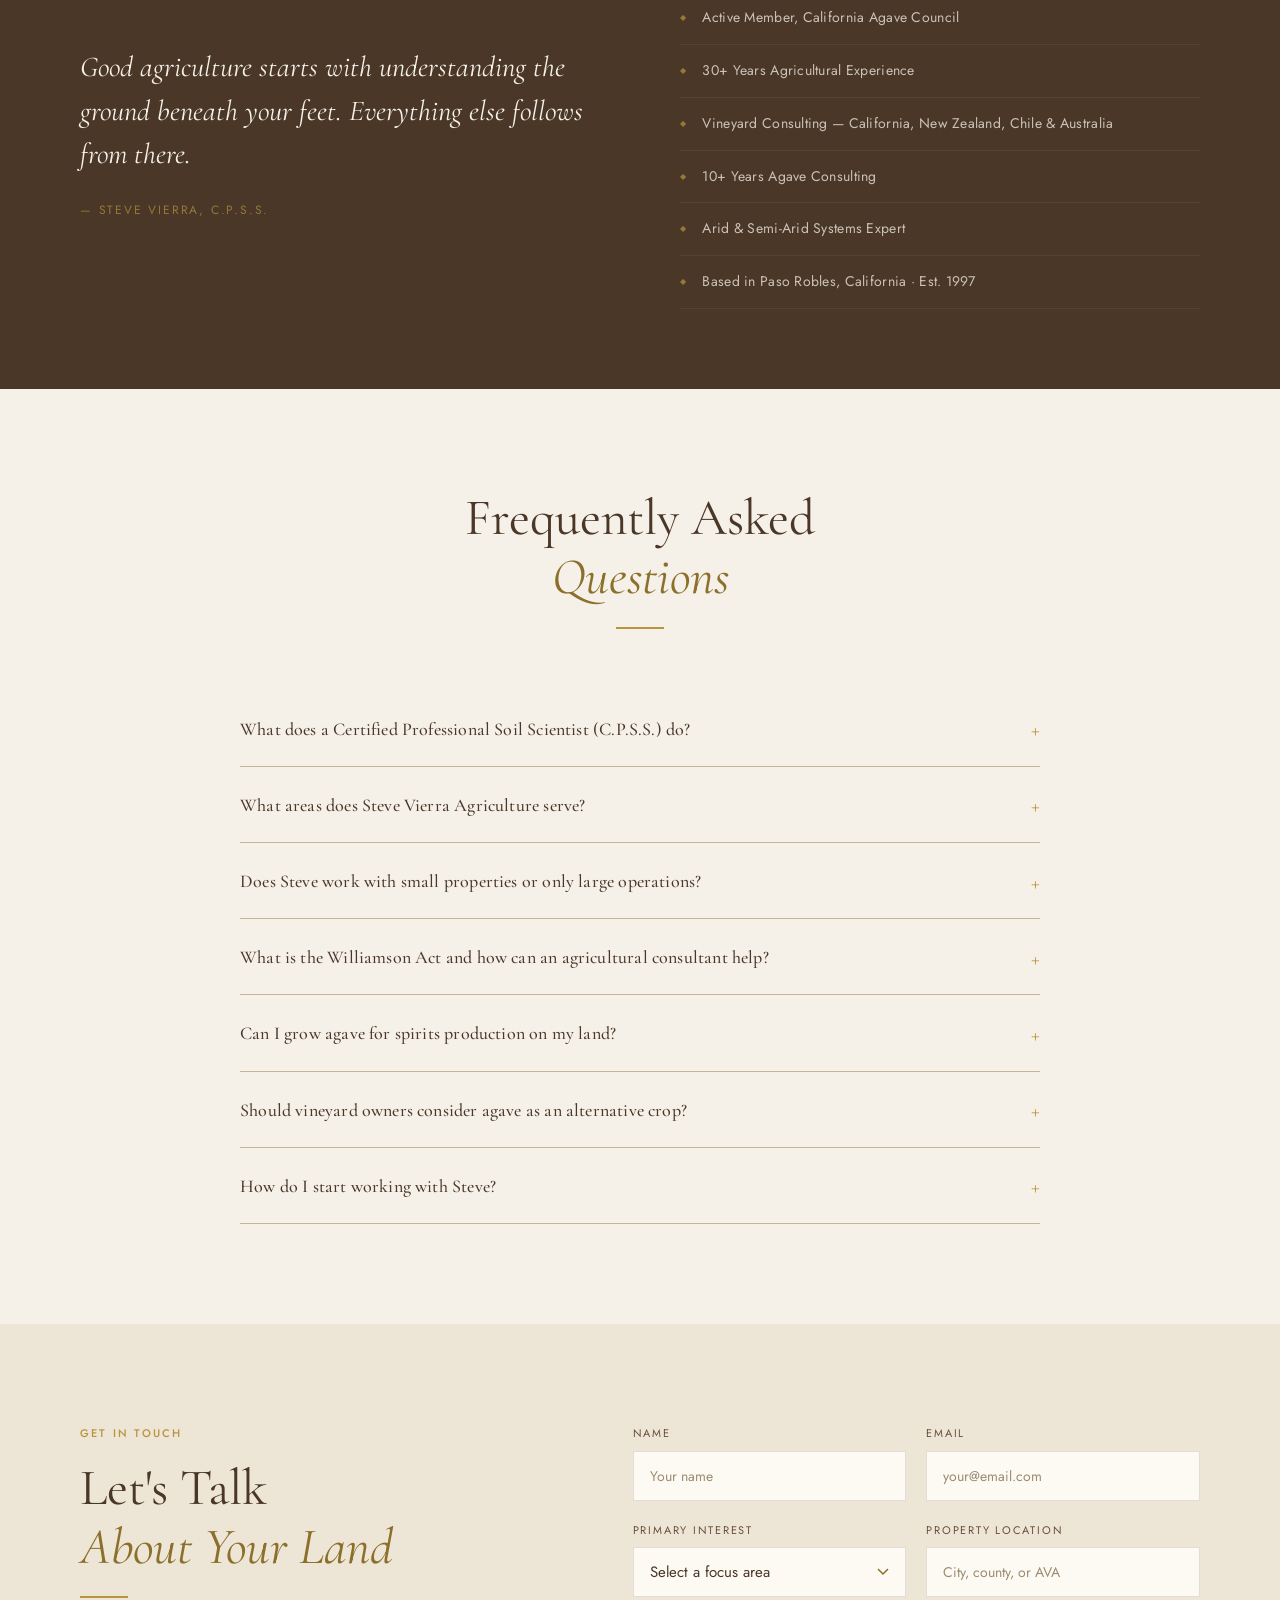
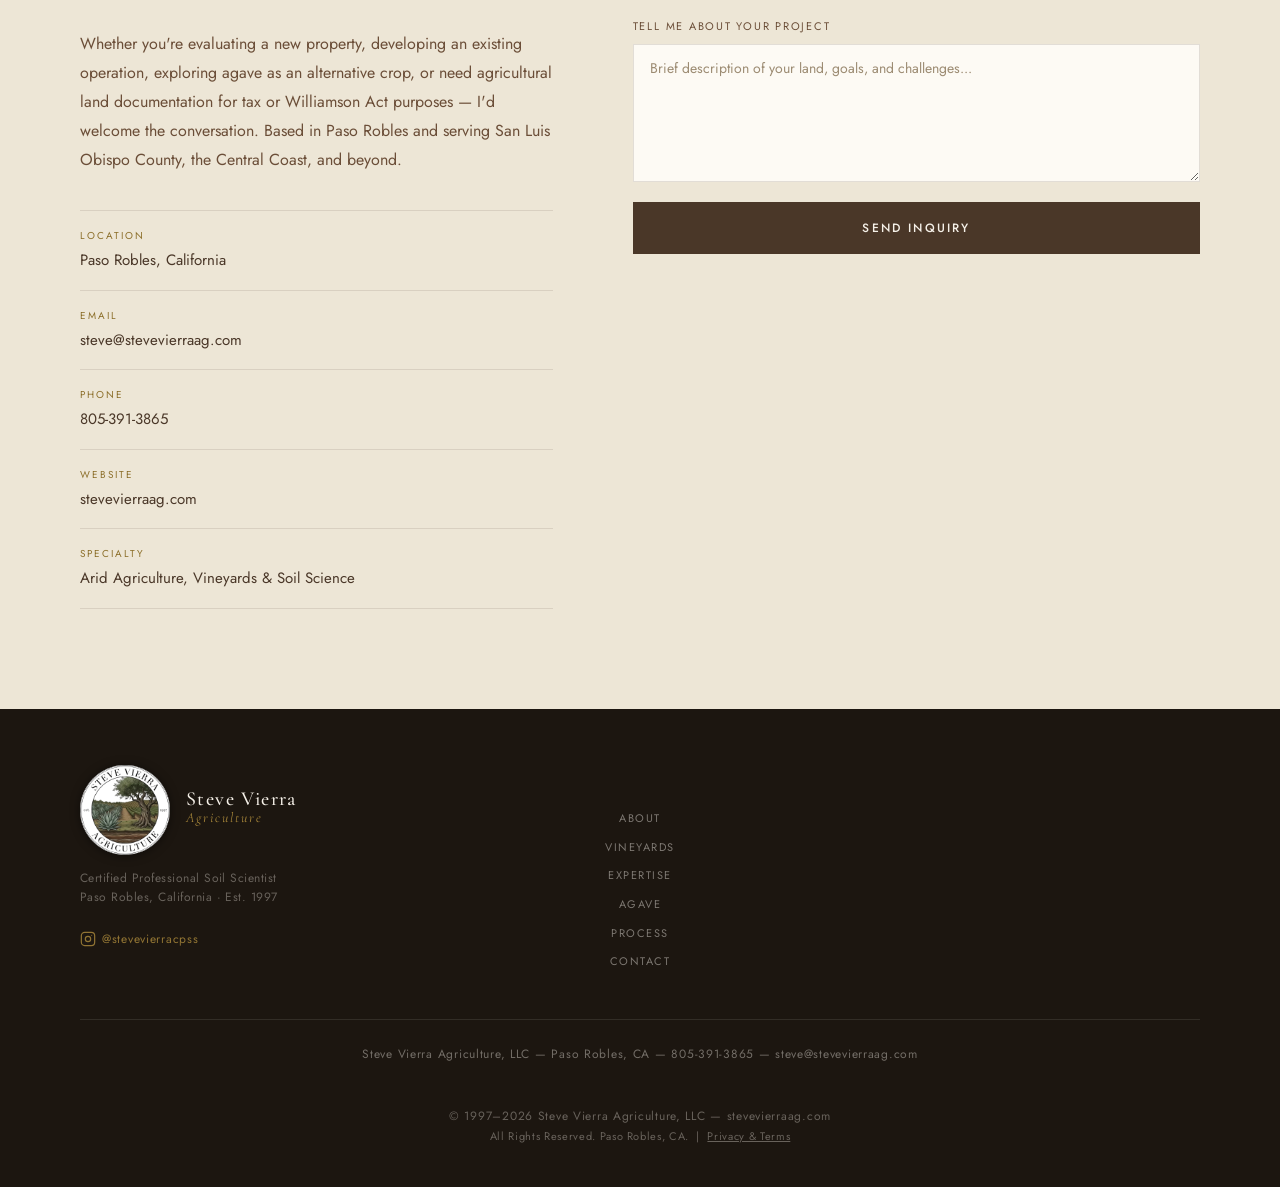
==== commit 2cead00a: "Merge: make nav links work from any page, and fix the privacy nav drift" ====
--- a/index.html
+++ b/index.html
@@ -215,7 +215,7 @@
   <!-- NAV -->
   <nav id="nav">
     <div class="nav-inner">
-      <a href="#hero" class="nav-logo" aria-label="Steve Vierra Agriculture – Home">
+      <a href="/#hero" class="nav-logo" aria-label="Steve Vierra Agriculture – Home">
         <div class="logo-lockup">
           <!-- Logo image (desktop) -->
           <img src="logo-transparent.png" class="logo-seal logo-seal--full" alt="Steve Vierra Agriculture seal" />
@@ -229,13 +229,13 @@
         </div>
       </a>
       <ul class="nav-links">
-        <li><a href="#about">About</a></li>
-        <li><a href="#vineyards">Vineyards</a></li>
-        <li><a href="#expertise">Expertise</a></li>
-        <li><a href="#agave">Agave</a></li>
-        <li><a href="#process">Process</a></li>
-        <li><a href="#faq">FAQ</a></li>
-        <li><a href="#contact" class="nav-cta">Get in Touch</a></li>
+        <li><a href="/#about">About</a></li>
+        <li><a href="/#vineyards">Vineyards</a></li>
+        <li><a href="/#expertise">Expertise</a></li>
+        <li><a href="/#agave">Agave</a></li>
+        <li><a href="/#process">Process</a></li>
+        <li><a href="/#faq">FAQ</a></li>
+        <li><a href="/#contact" class="nav-cta">Get in Touch</a></li>
       </ul>
       <button class="hamburger" id="hamburger" aria-label="Open menu">
         <span></span><span></span><span></span>
@@ -243,13 +243,13 @@
     </div>
     <div class="mobile-menu" id="mobileMenu">
       <ul>
-        <li><a href="#about" class="mob-link">About</a></li>
-        <li><a href="#vineyards" class="mob-link">Vineyards</a></li>
-        <li><a href="#expertise" class="mob-link">Expertise</a></li>
-        <li><a href="#agave" class="mob-link">Agave</a></li>
-        <li><a href="#process" class="mob-link">Process</a></li>
-        <li><a href="#faq" class="mob-link">FAQ</a></li>
-        <li><a href="#contact" class="mob-link">Get in Touch</a></li>
+        <li><a href="/#about" class="mob-link">About</a></li>
+        <li><a href="/#vineyards" class="mob-link">Vineyards</a></li>
+        <li><a href="/#expertise" class="mob-link">Expertise</a></li>
+        <li><a href="/#agave" class="mob-link">Agave</a></li>
+        <li><a href="/#process" class="mob-link">Process</a></li>
+        <li><a href="/#faq" class="mob-link">FAQ</a></li>
+        <li><a href="/#contact" class="mob-link">Get in Touch</a></li>
       </ul>
     </div>
   </nav>
@@ -935,12 +935,12 @@
         </a>
       </div>
       <nav class="footer-nav">
-        <a href="#about">About</a>
-        <a href="#vineyards">Vineyards</a>
-        <a href="#expertise">Expertise</a>
-        <a href="#agave">Agave</a>
-        <a href="#process">Process</a>
-        <a href="#contact">Contact</a>
+        <a href="/#about">About</a>
+        <a href="/#vineyards">Vineyards</a>
+        <a href="/#expertise">Expertise</a>
+        <a href="/#agave">Agave</a>
+        <a href="/#process">Process</a>
+        <a href="/#contact">Contact</a>
       </nav>
       <div class="footer-nap">
         <p itemscope itemtype="https://schema.org/LocalBusiness">
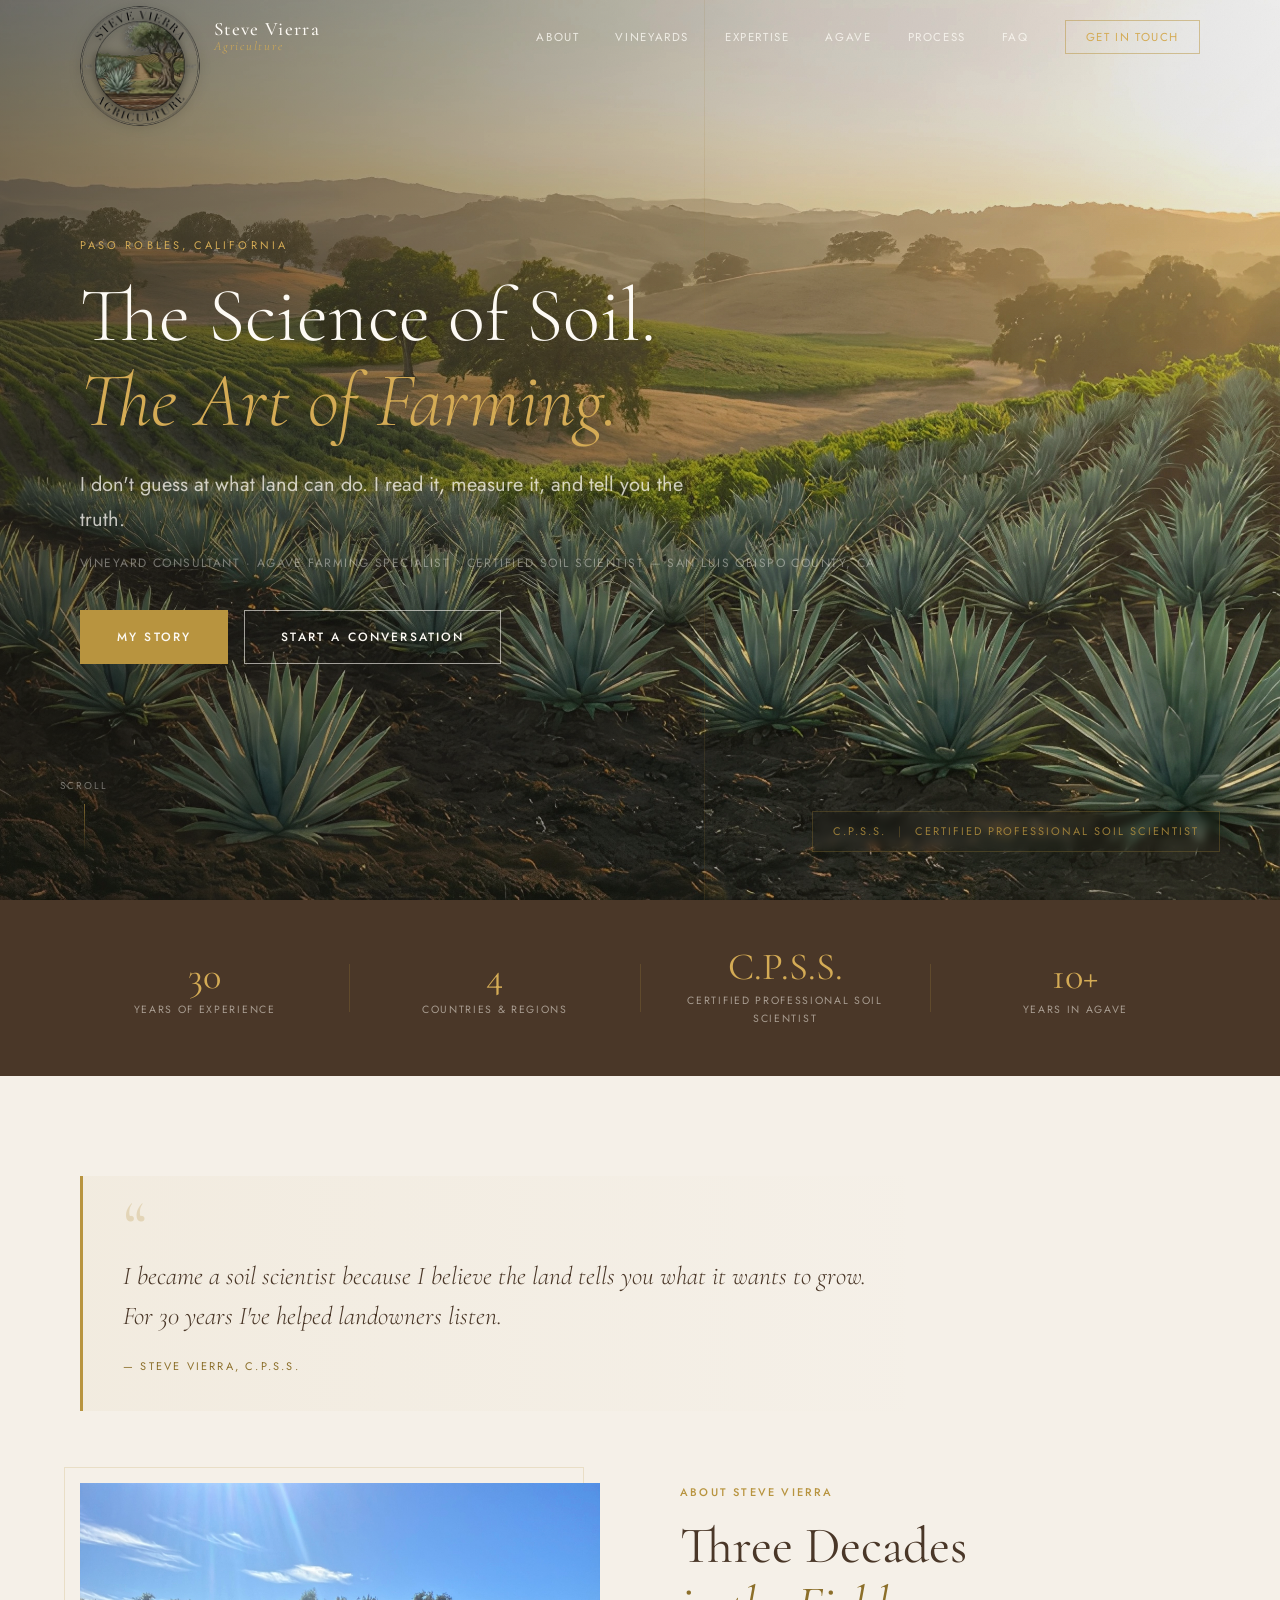
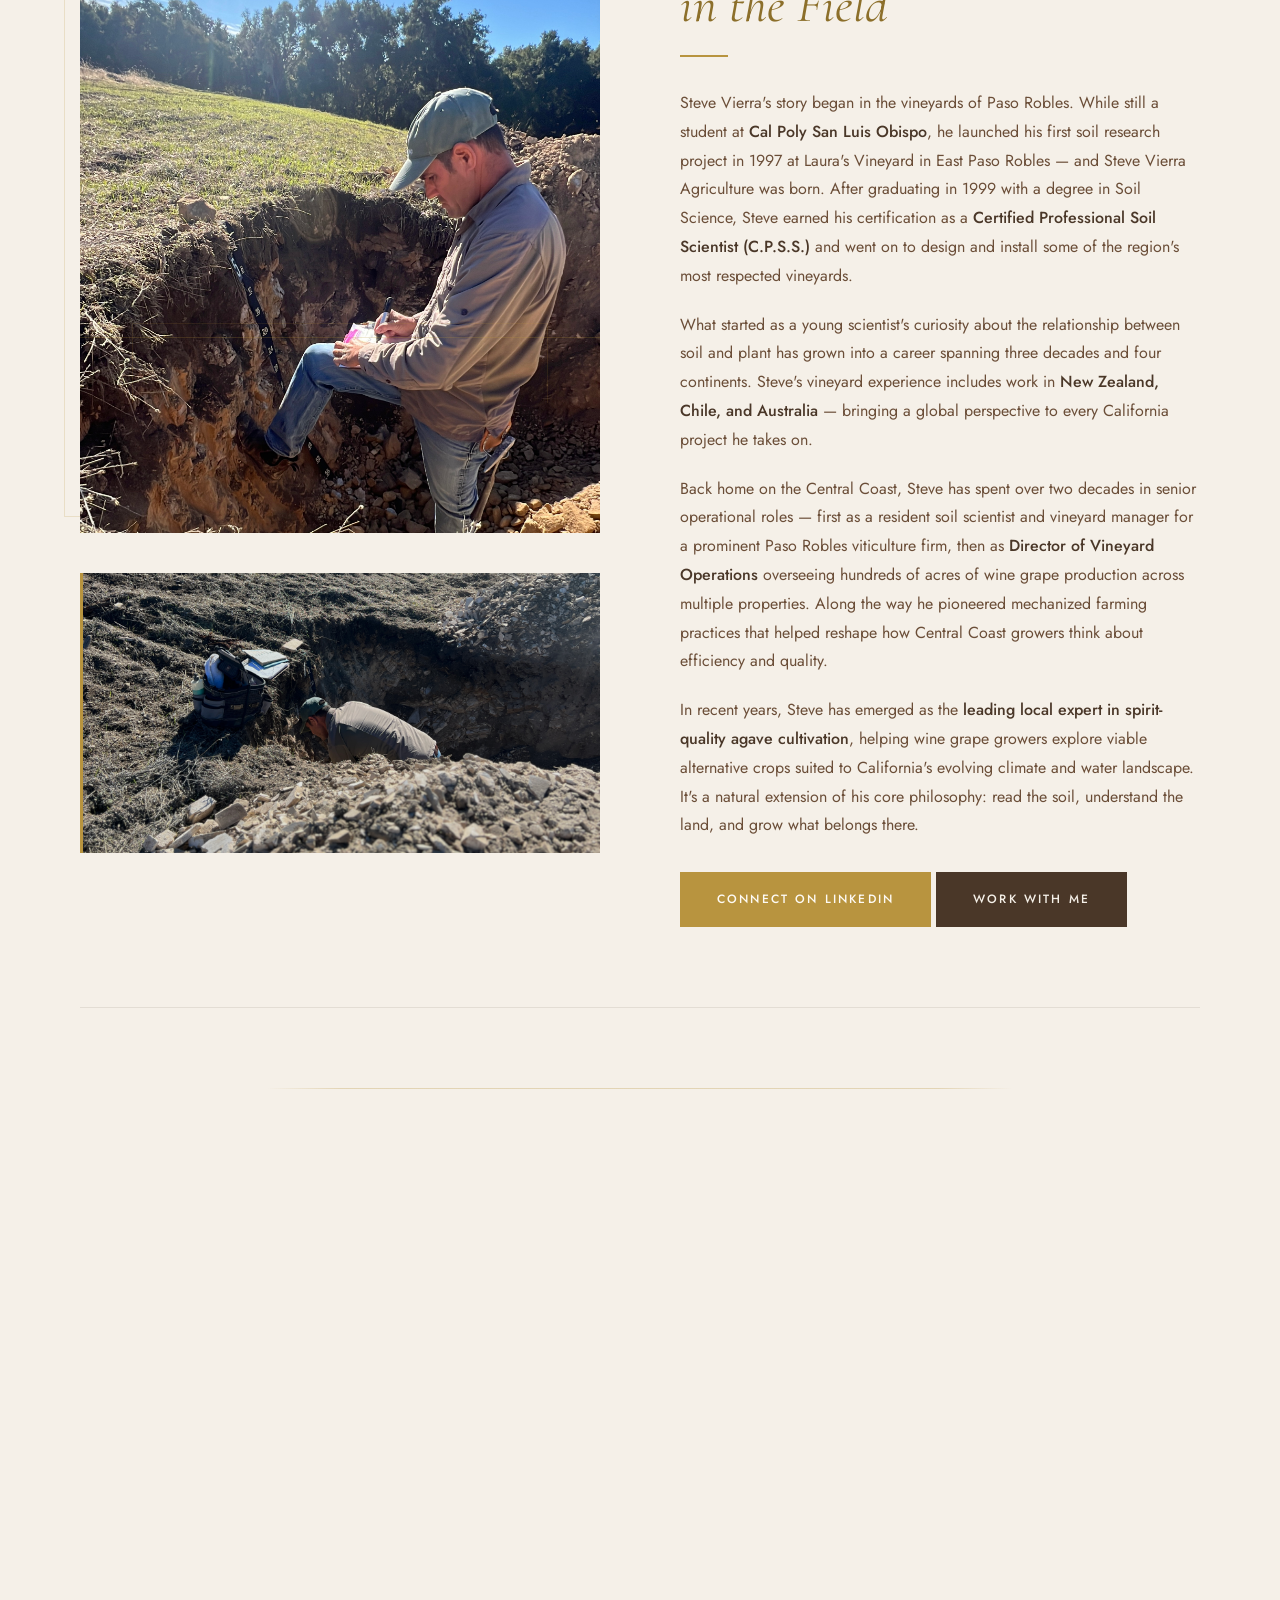
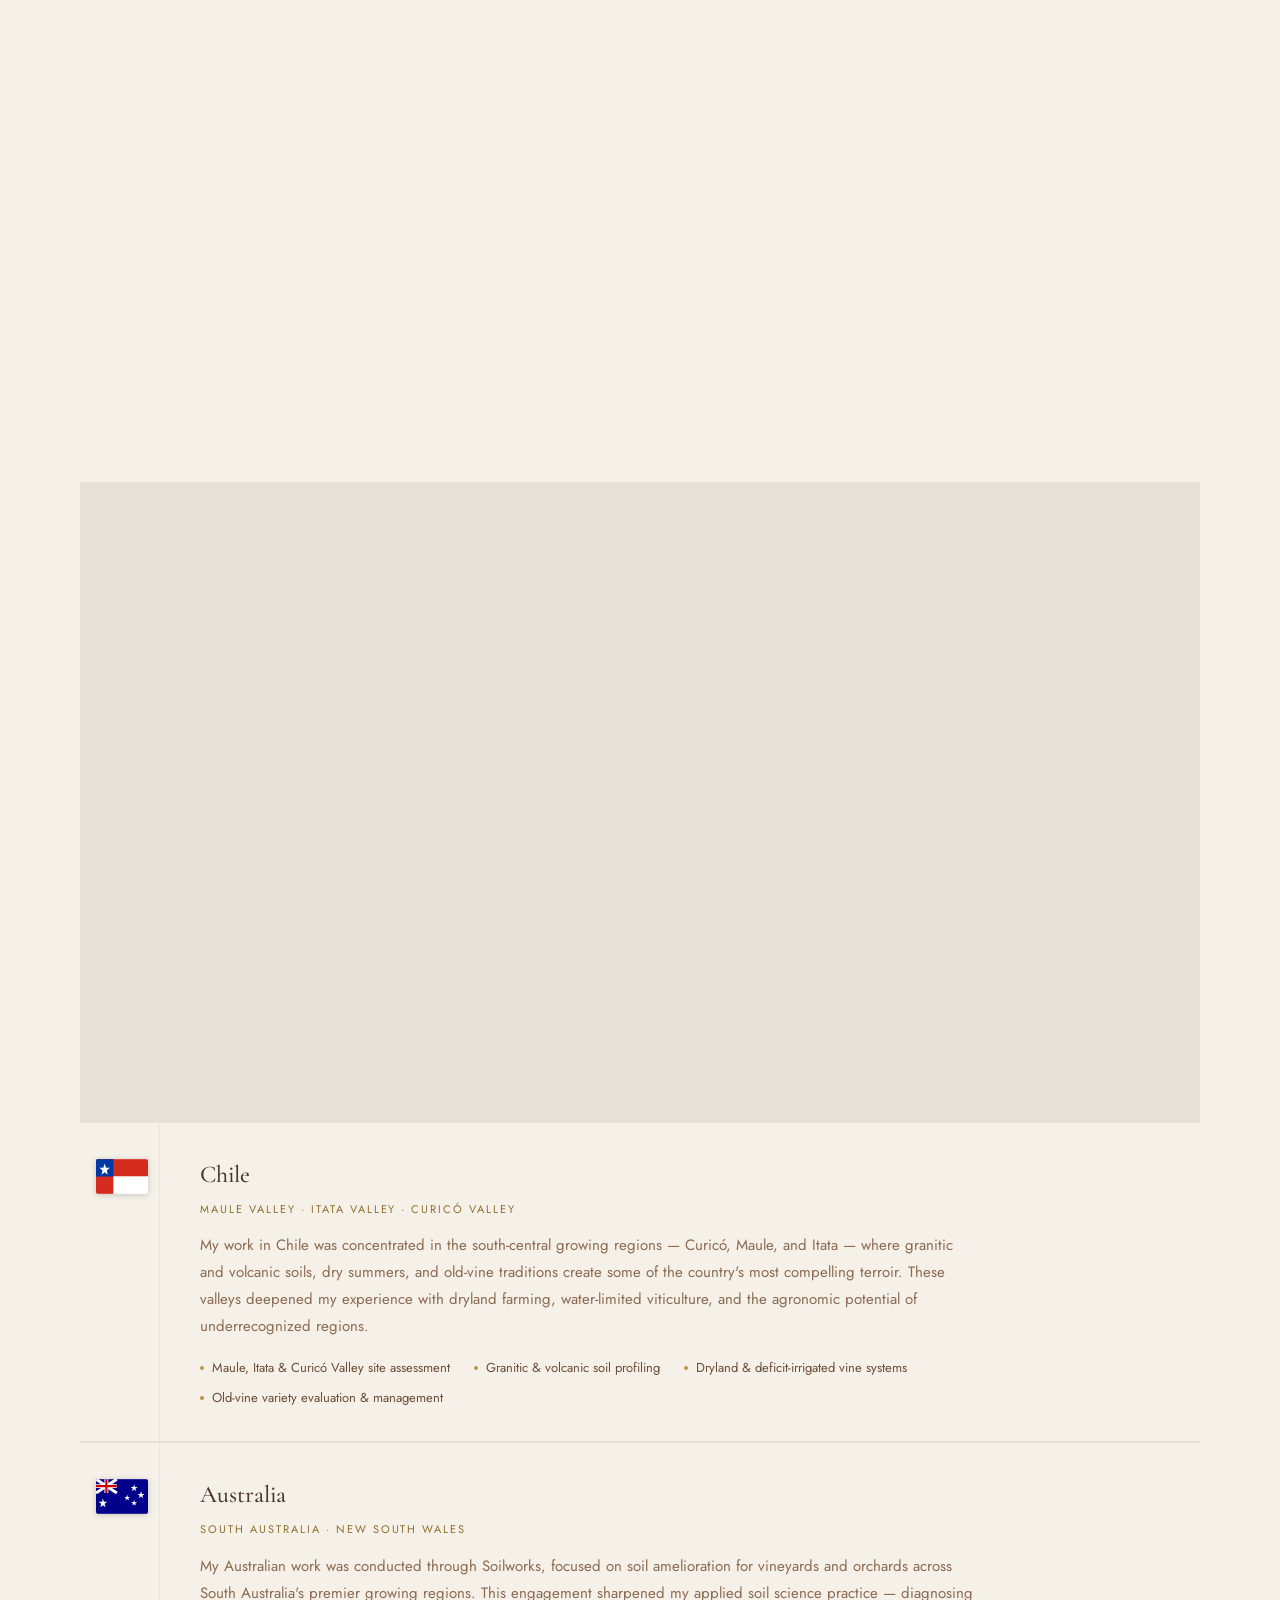
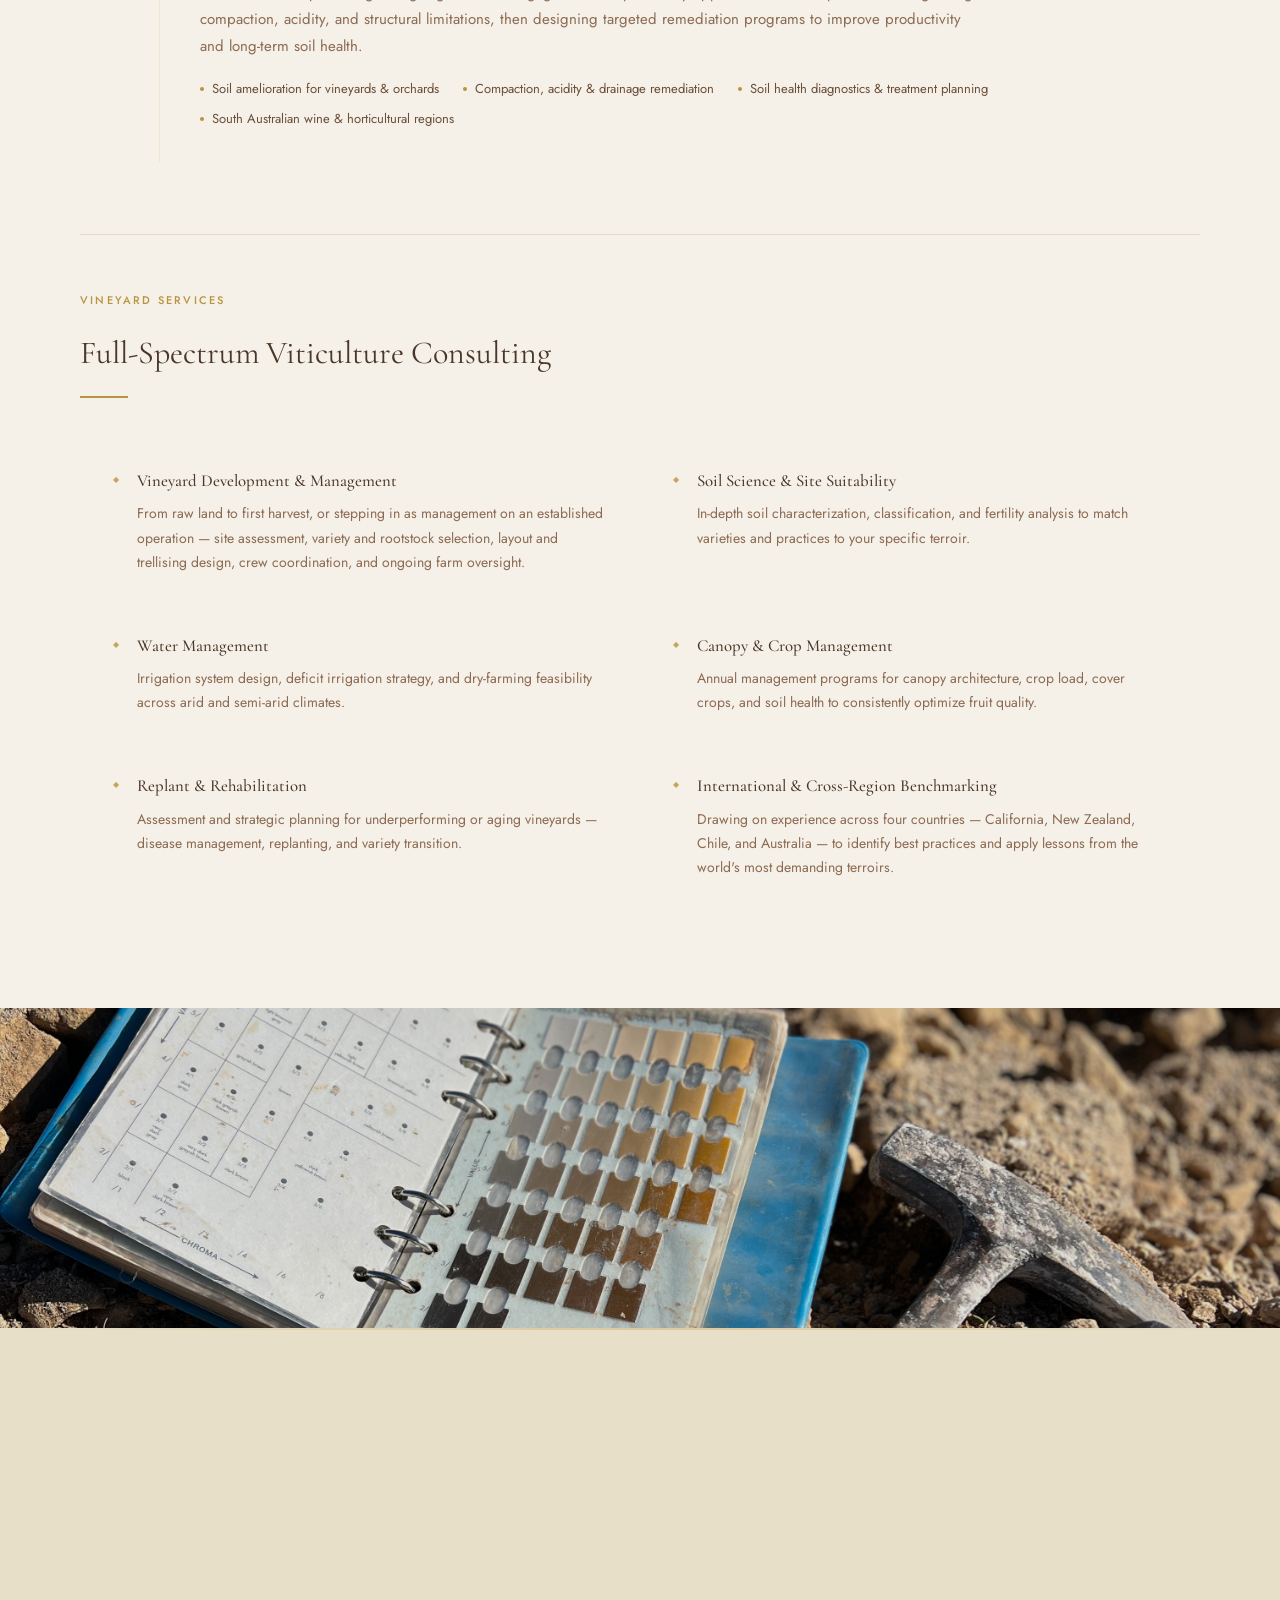
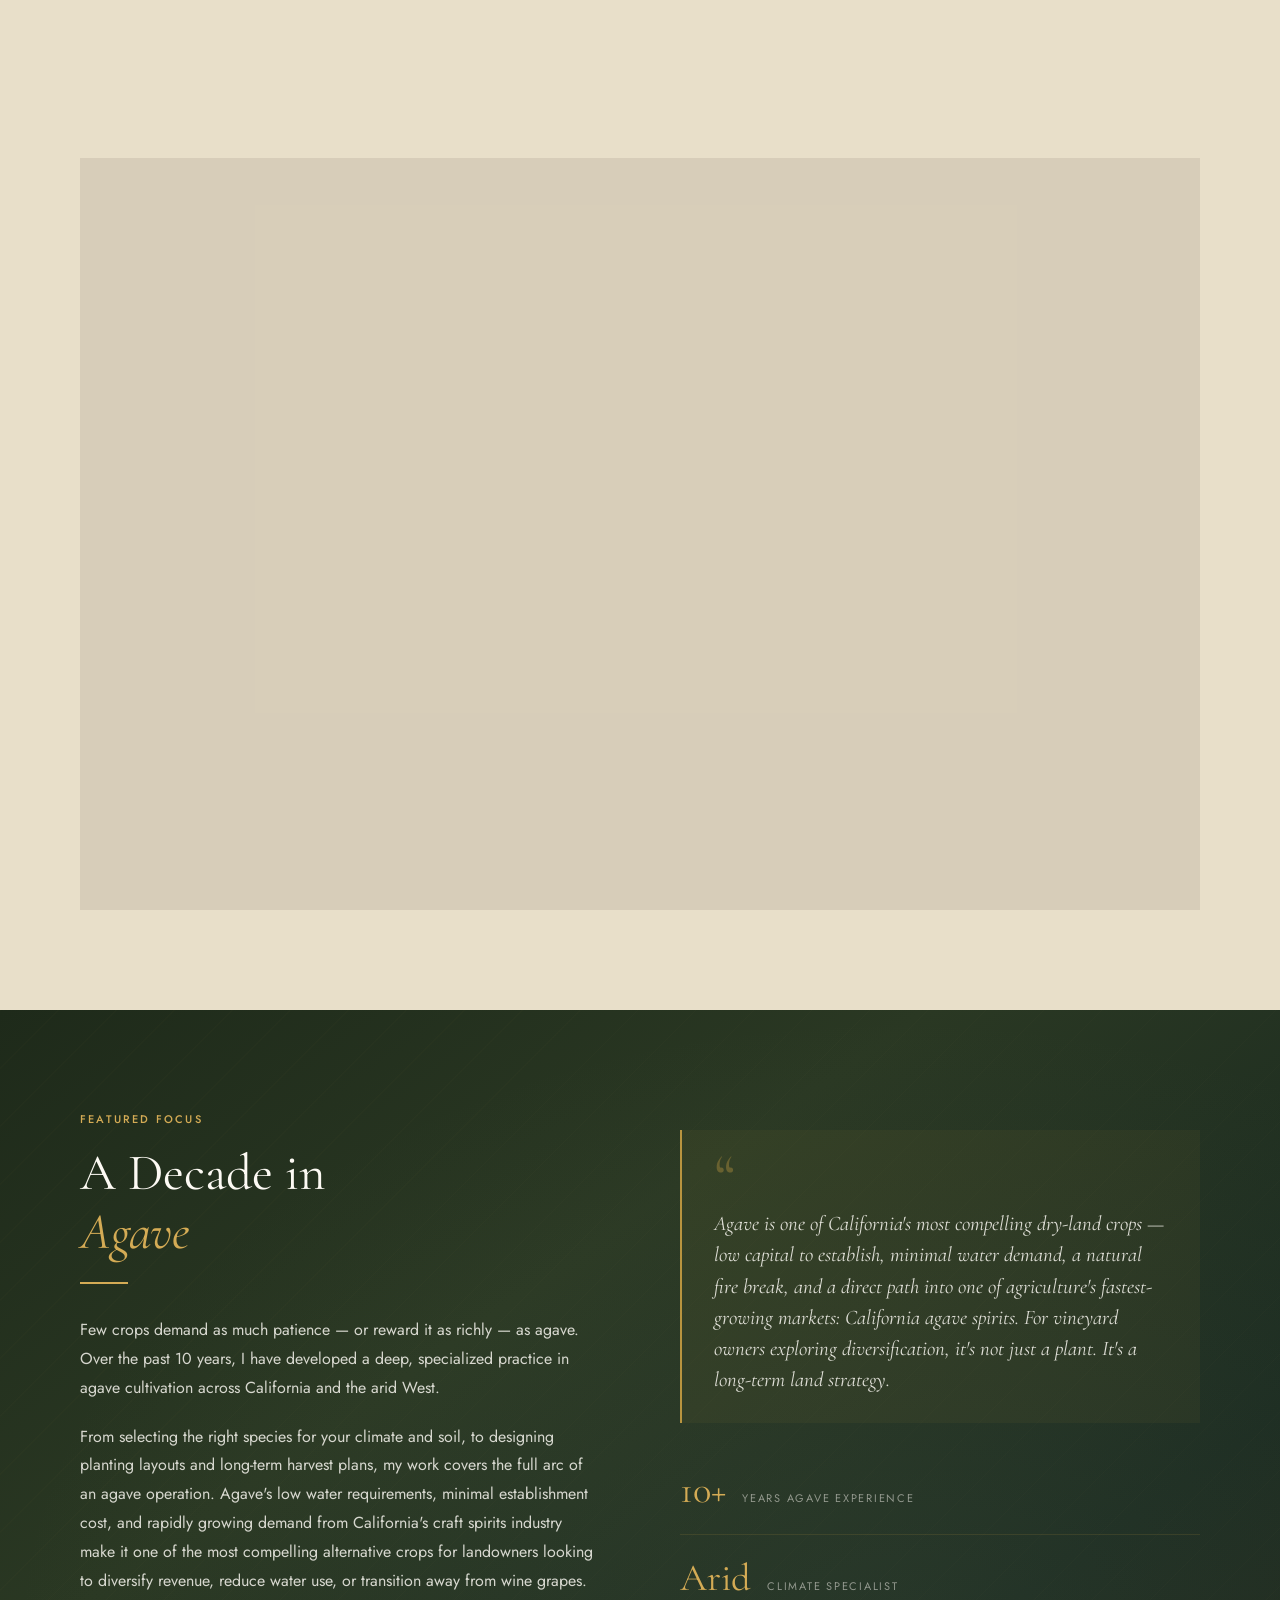
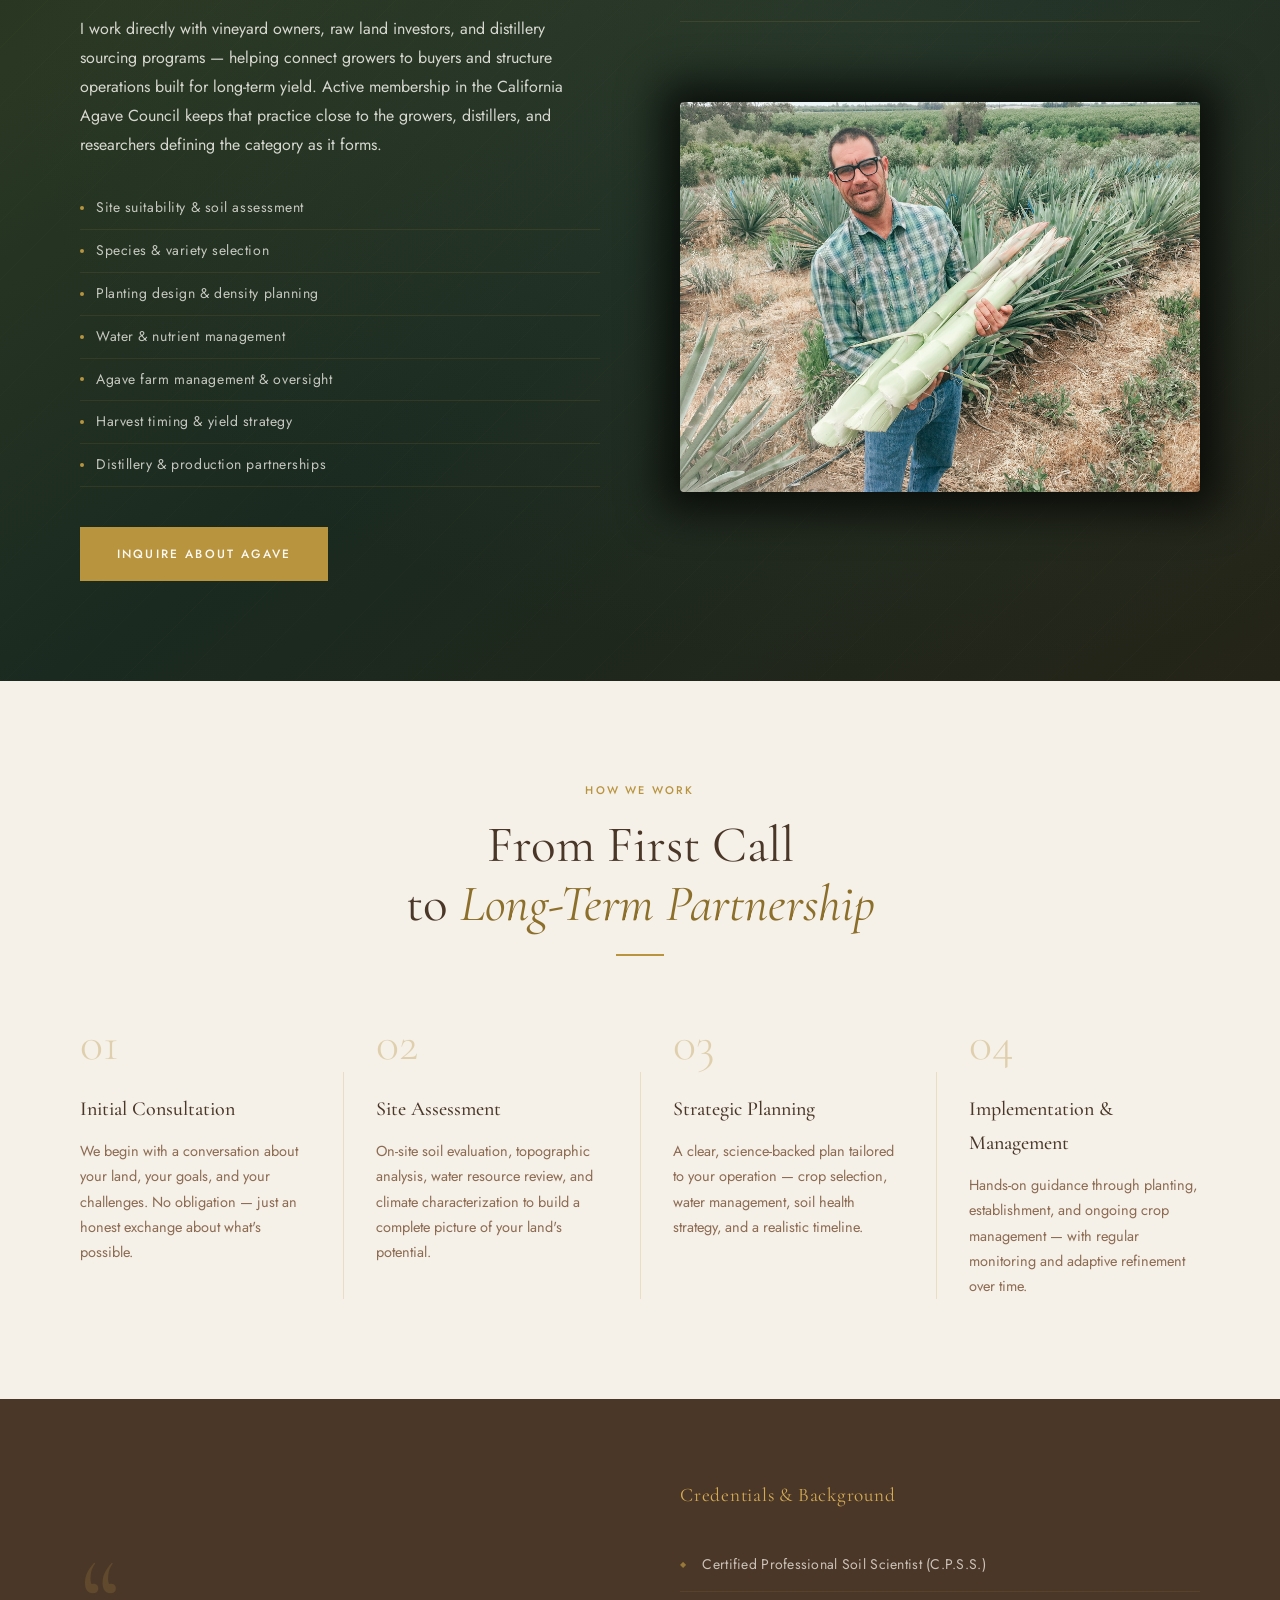
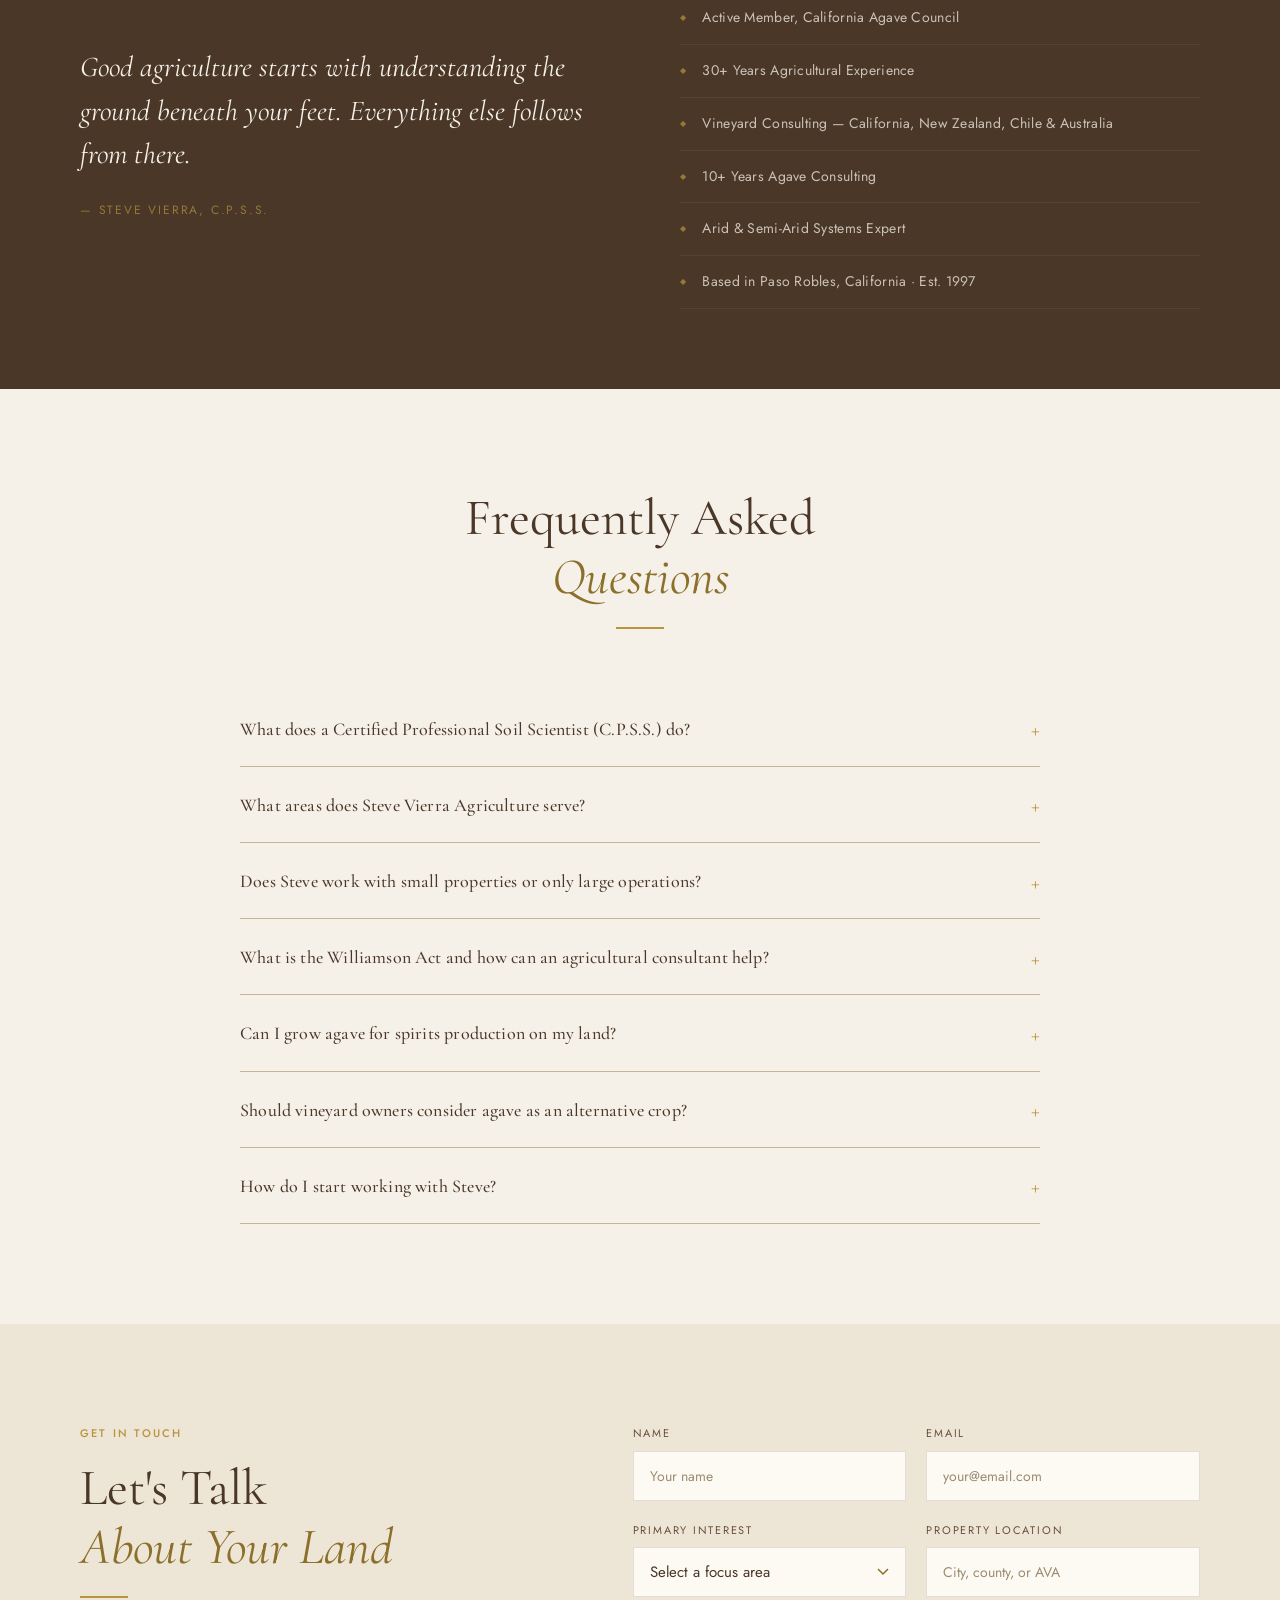
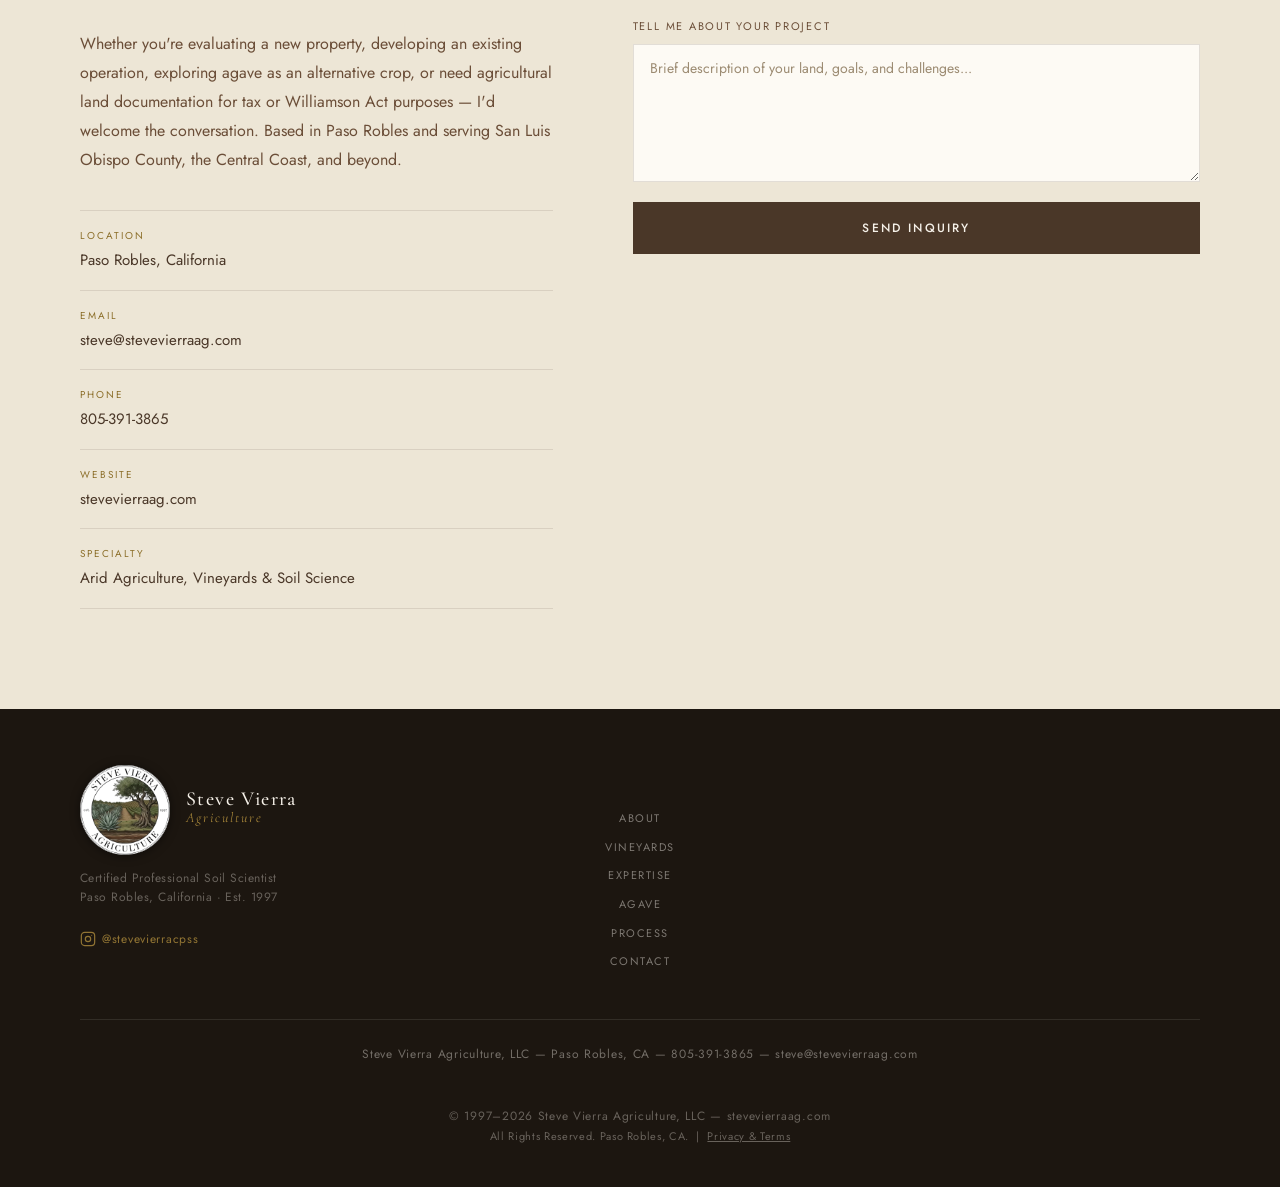
==== commit 7f54cb21: "Merge: drop LocalBusiness microdata from the footer NAP block" ====
--- a/index.html
+++ b/index.html
@@ -943,12 +943,12 @@
         <a href="/#contact">Contact</a>
       </nav>
       <div class="footer-nap">
-        <p itemscope itemtype="https://schema.org/LocalBusiness">
-          <span itemprop="name">Steve Vierra Agriculture, LLC</span> &mdash;
-          <span itemprop="addressLocality">Paso Robles</span>,
-          <span itemprop="addressRegion">CA</span> &mdash;
-          <a href="tel:+18053913865" itemprop="telephone">805-391-3865</a> &mdash;
-          <!--email_off--><a href="mailto:steve@stevevierraag.com" itemprop="email">steve@stevevierraag.com</a><!--/email_off-->
+        <p>
+          <span>Steve Vierra Agriculture, LLC</span> &mdash;
+          <span>Paso Robles</span>,
+          <span>CA</span> &mdash;
+          <a href="tel:+18053913865">805-391-3865</a> &mdash;
+          <!--email_off--><a href="mailto:steve@stevevierraag.com">steve@stevevierraag.com</a><!--/email_off-->
         </p>
       </div>
       <div class="footer-copy">
